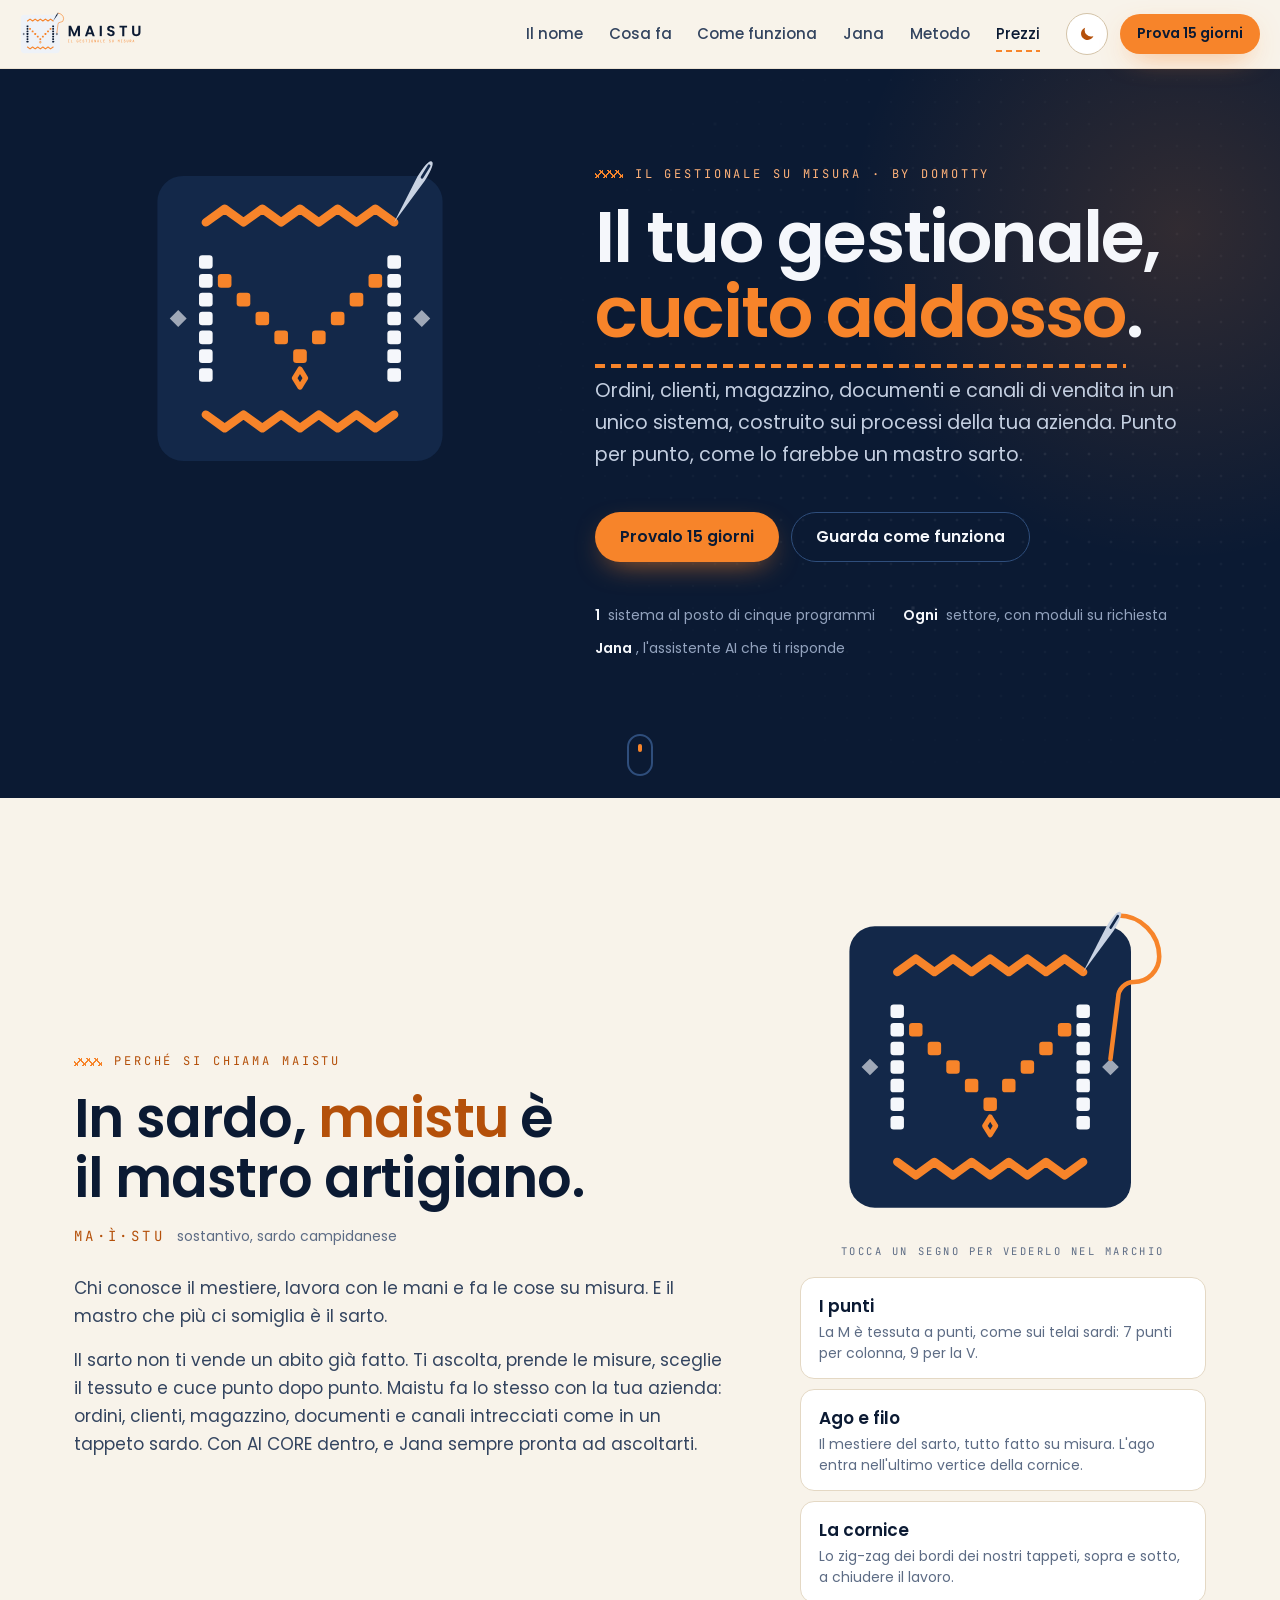
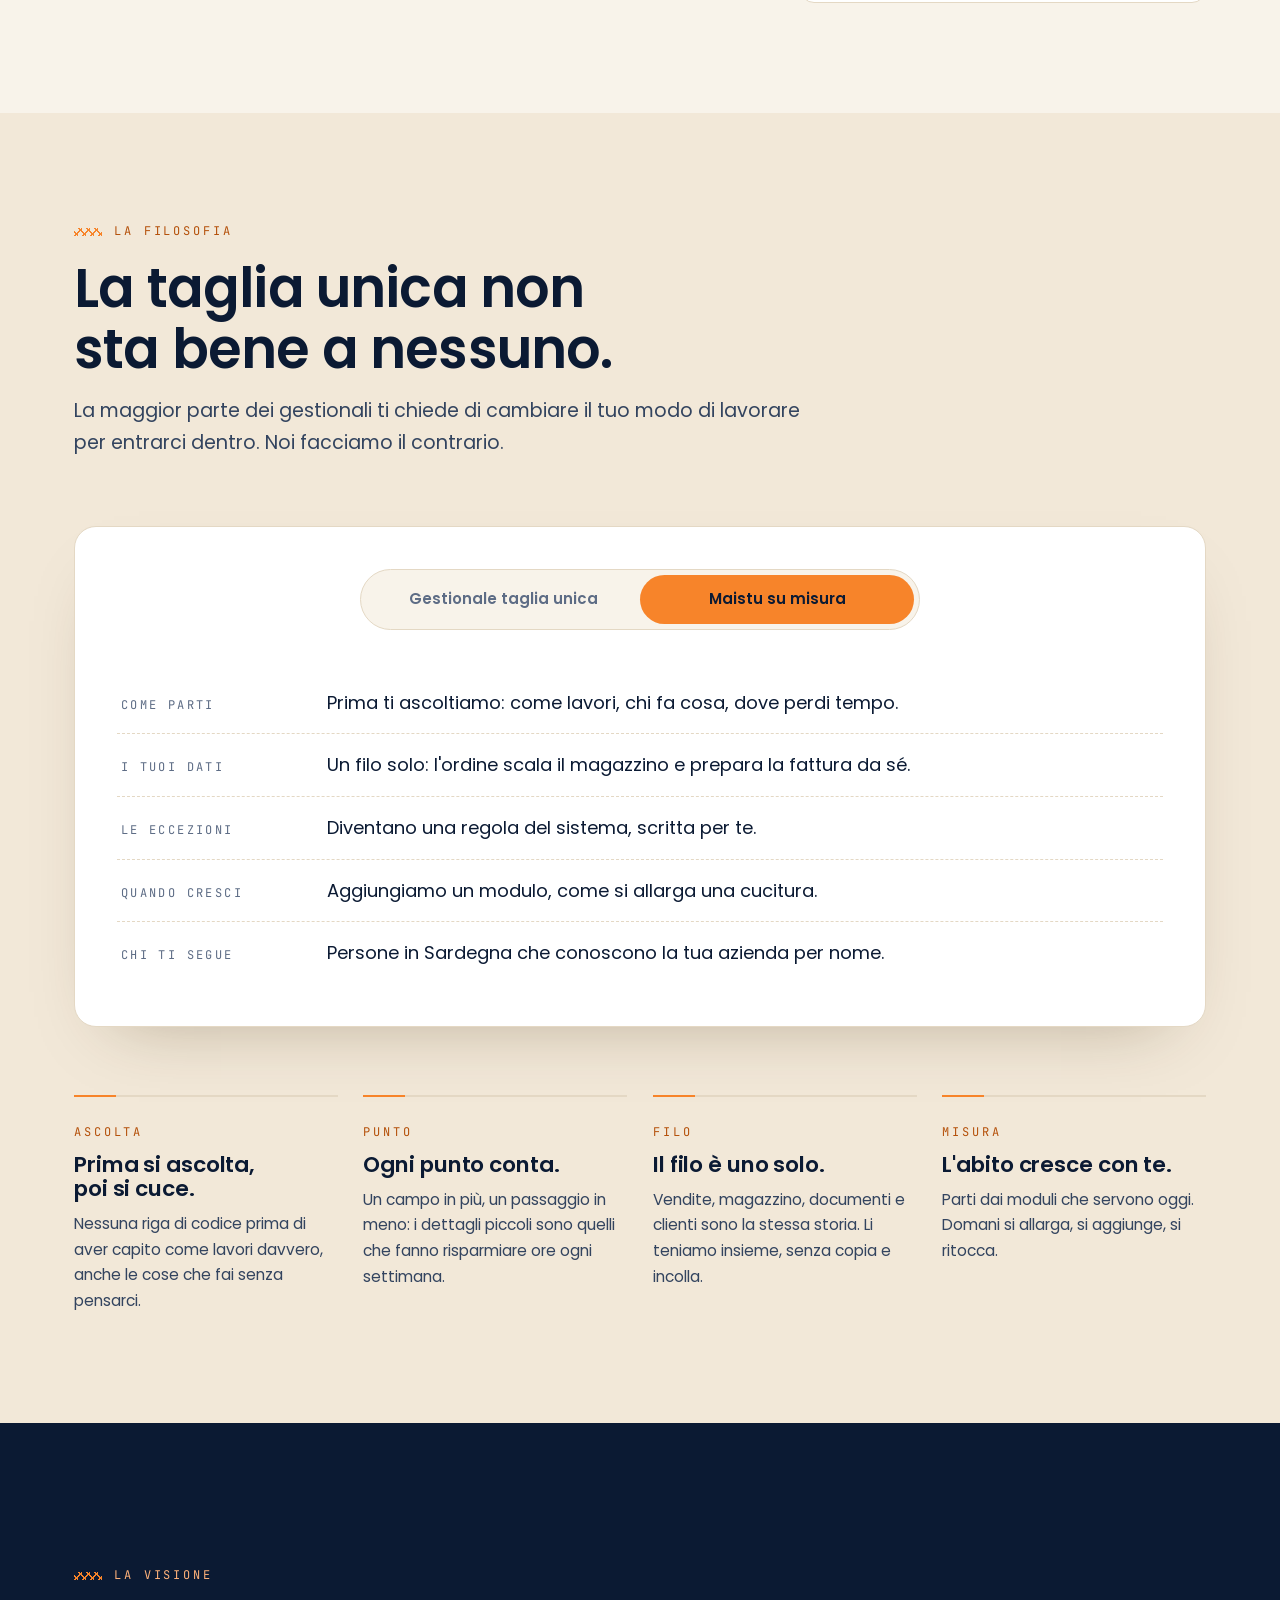
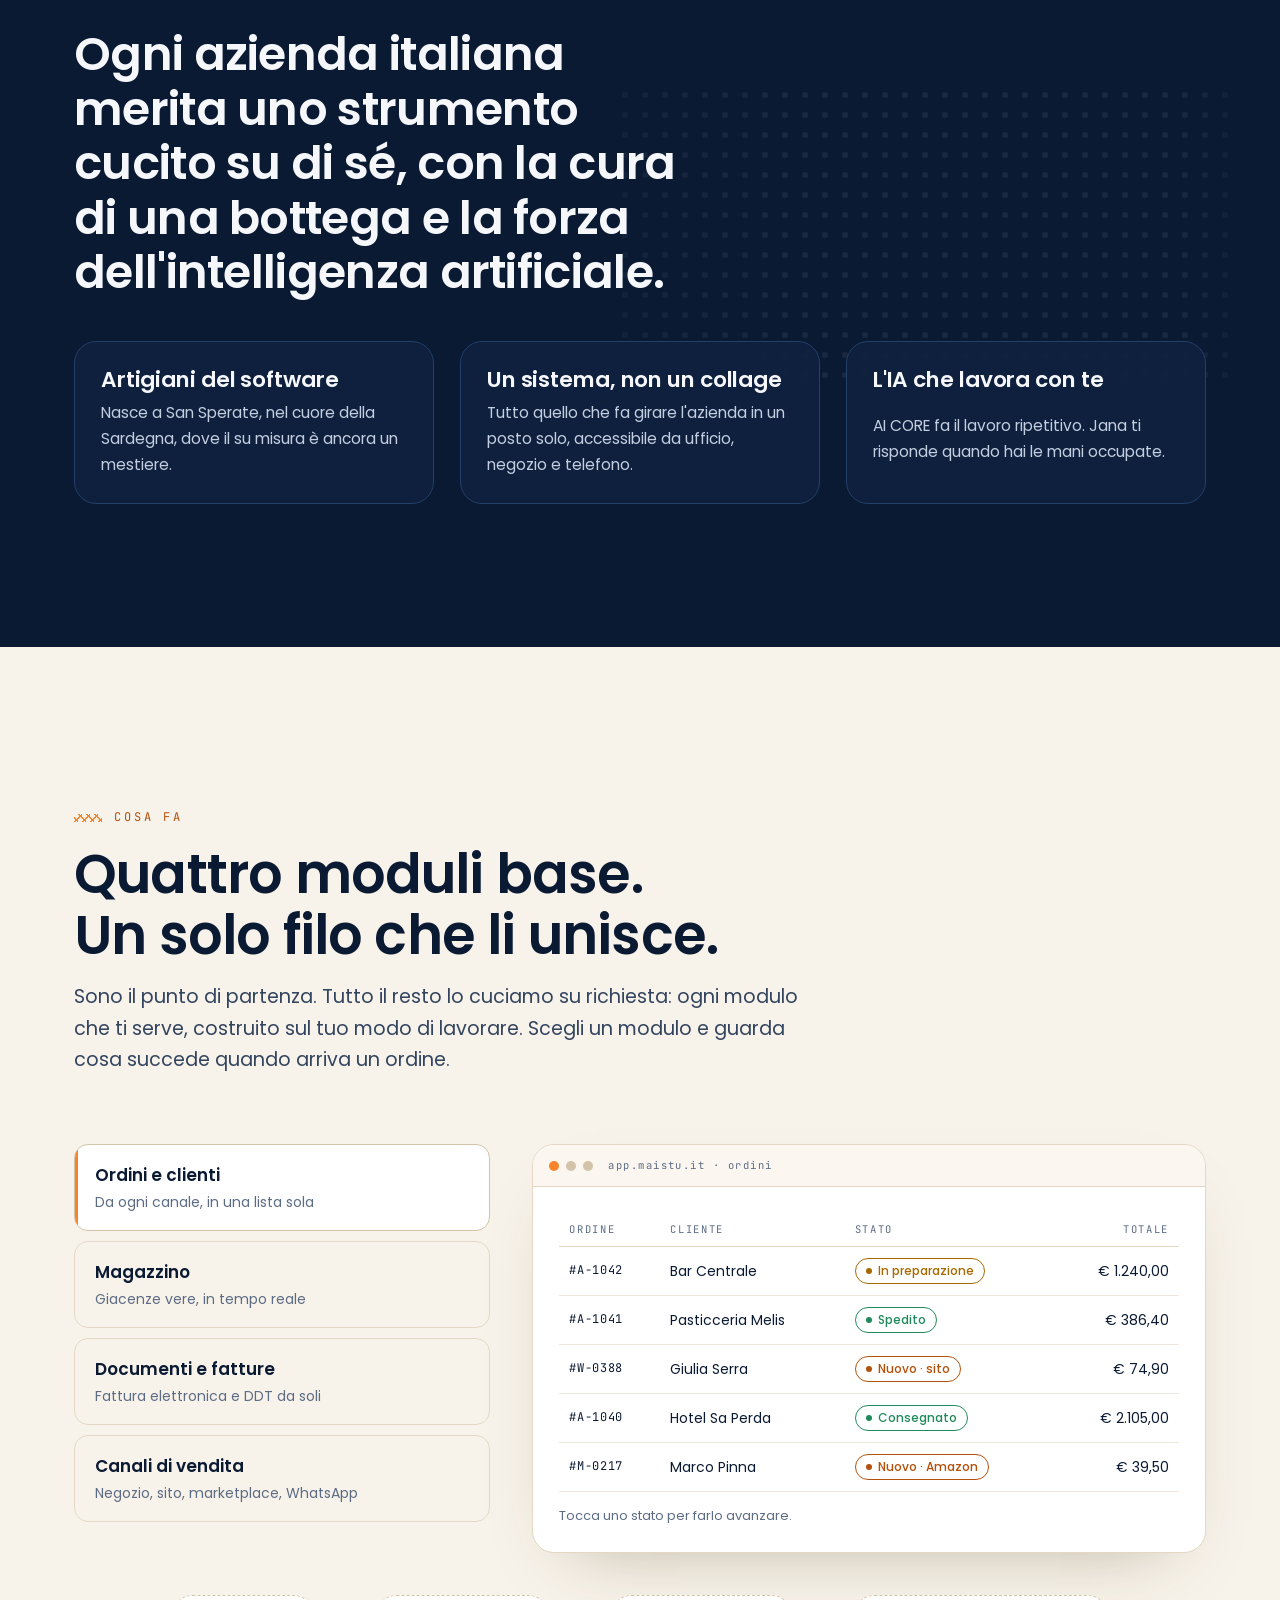
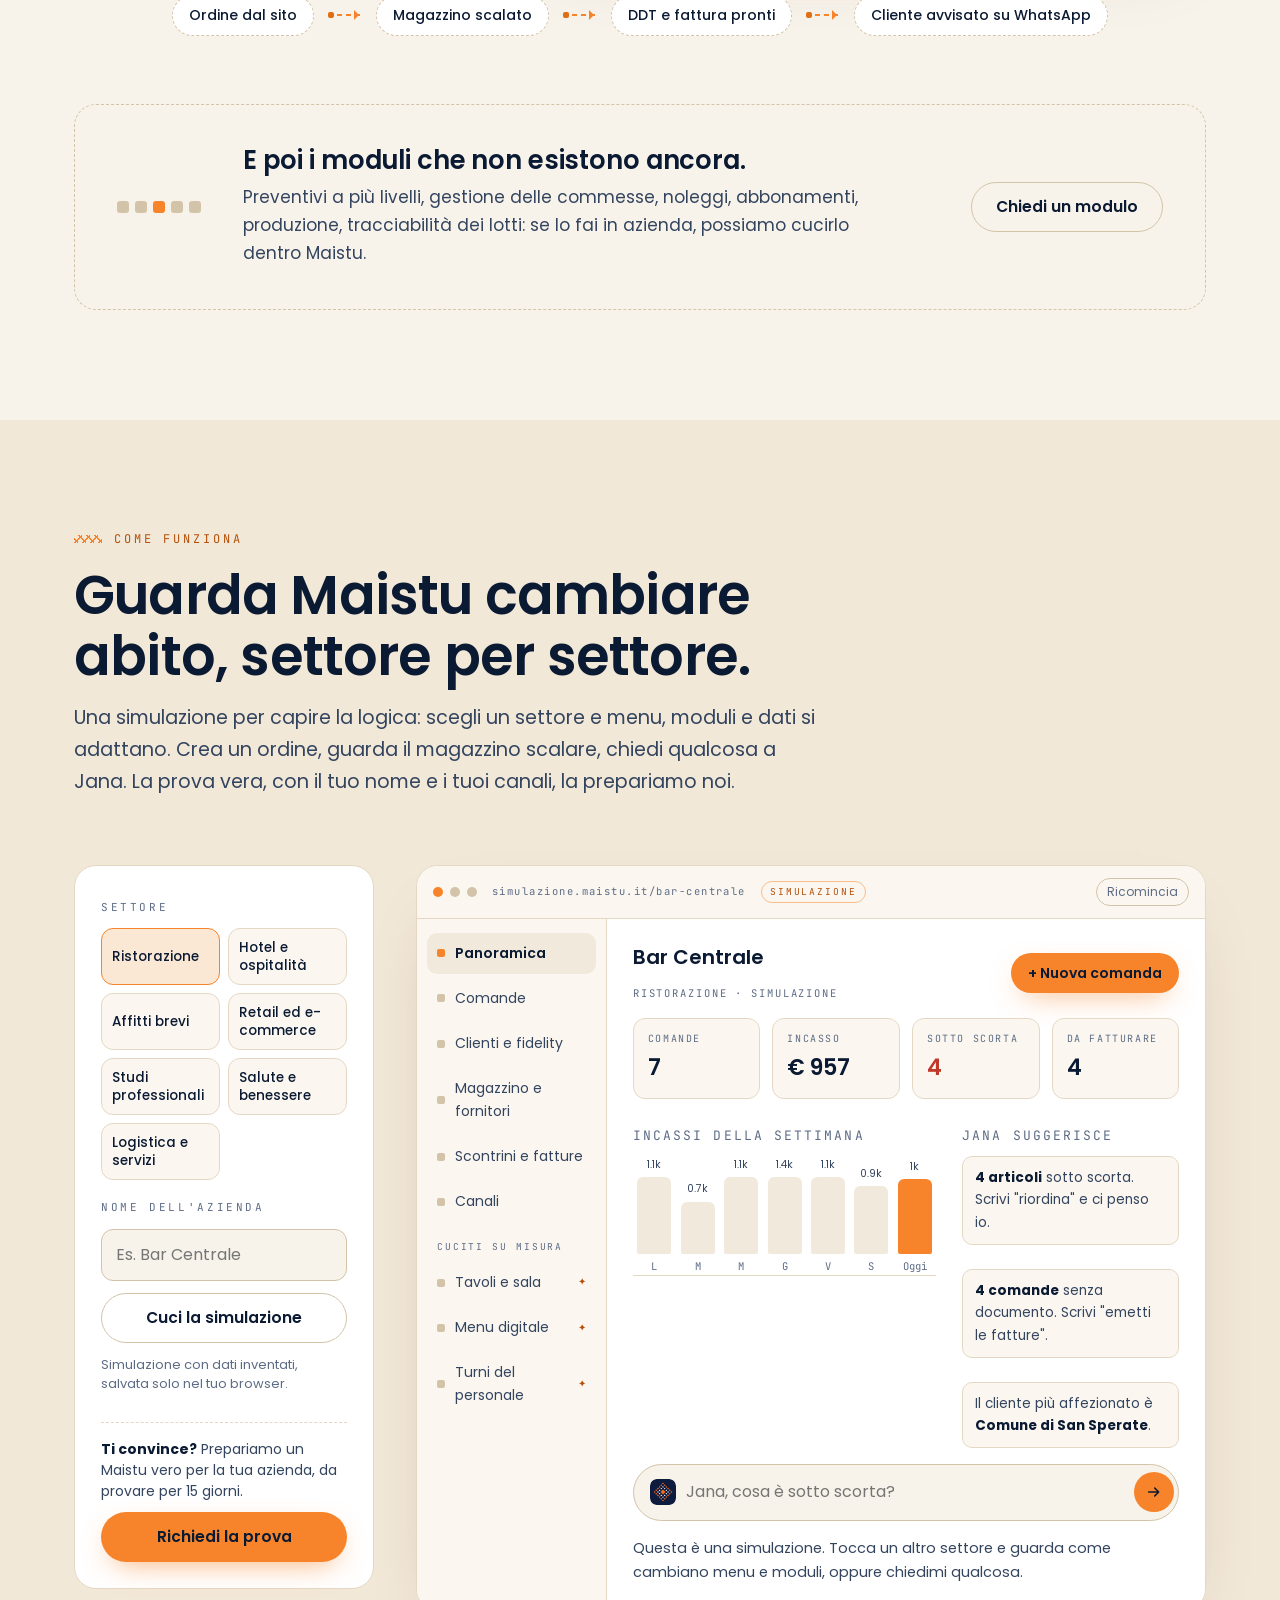
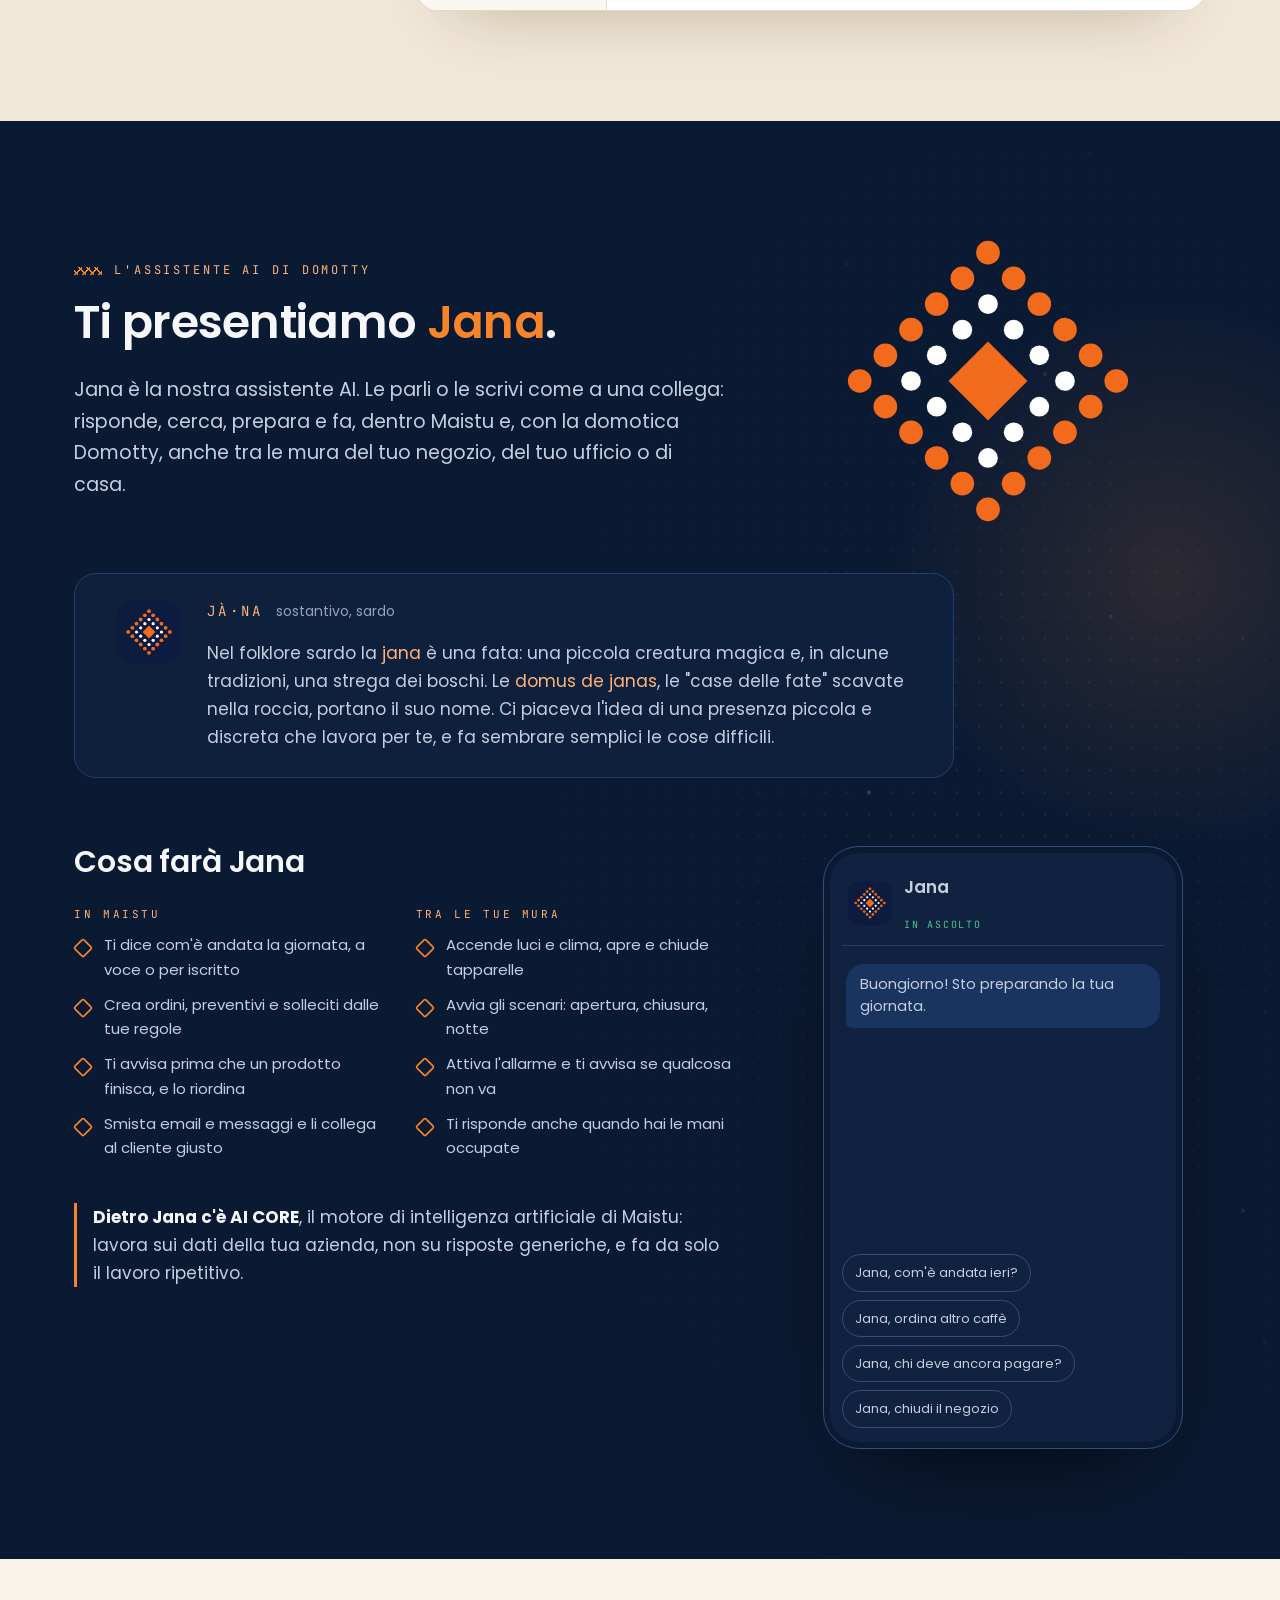
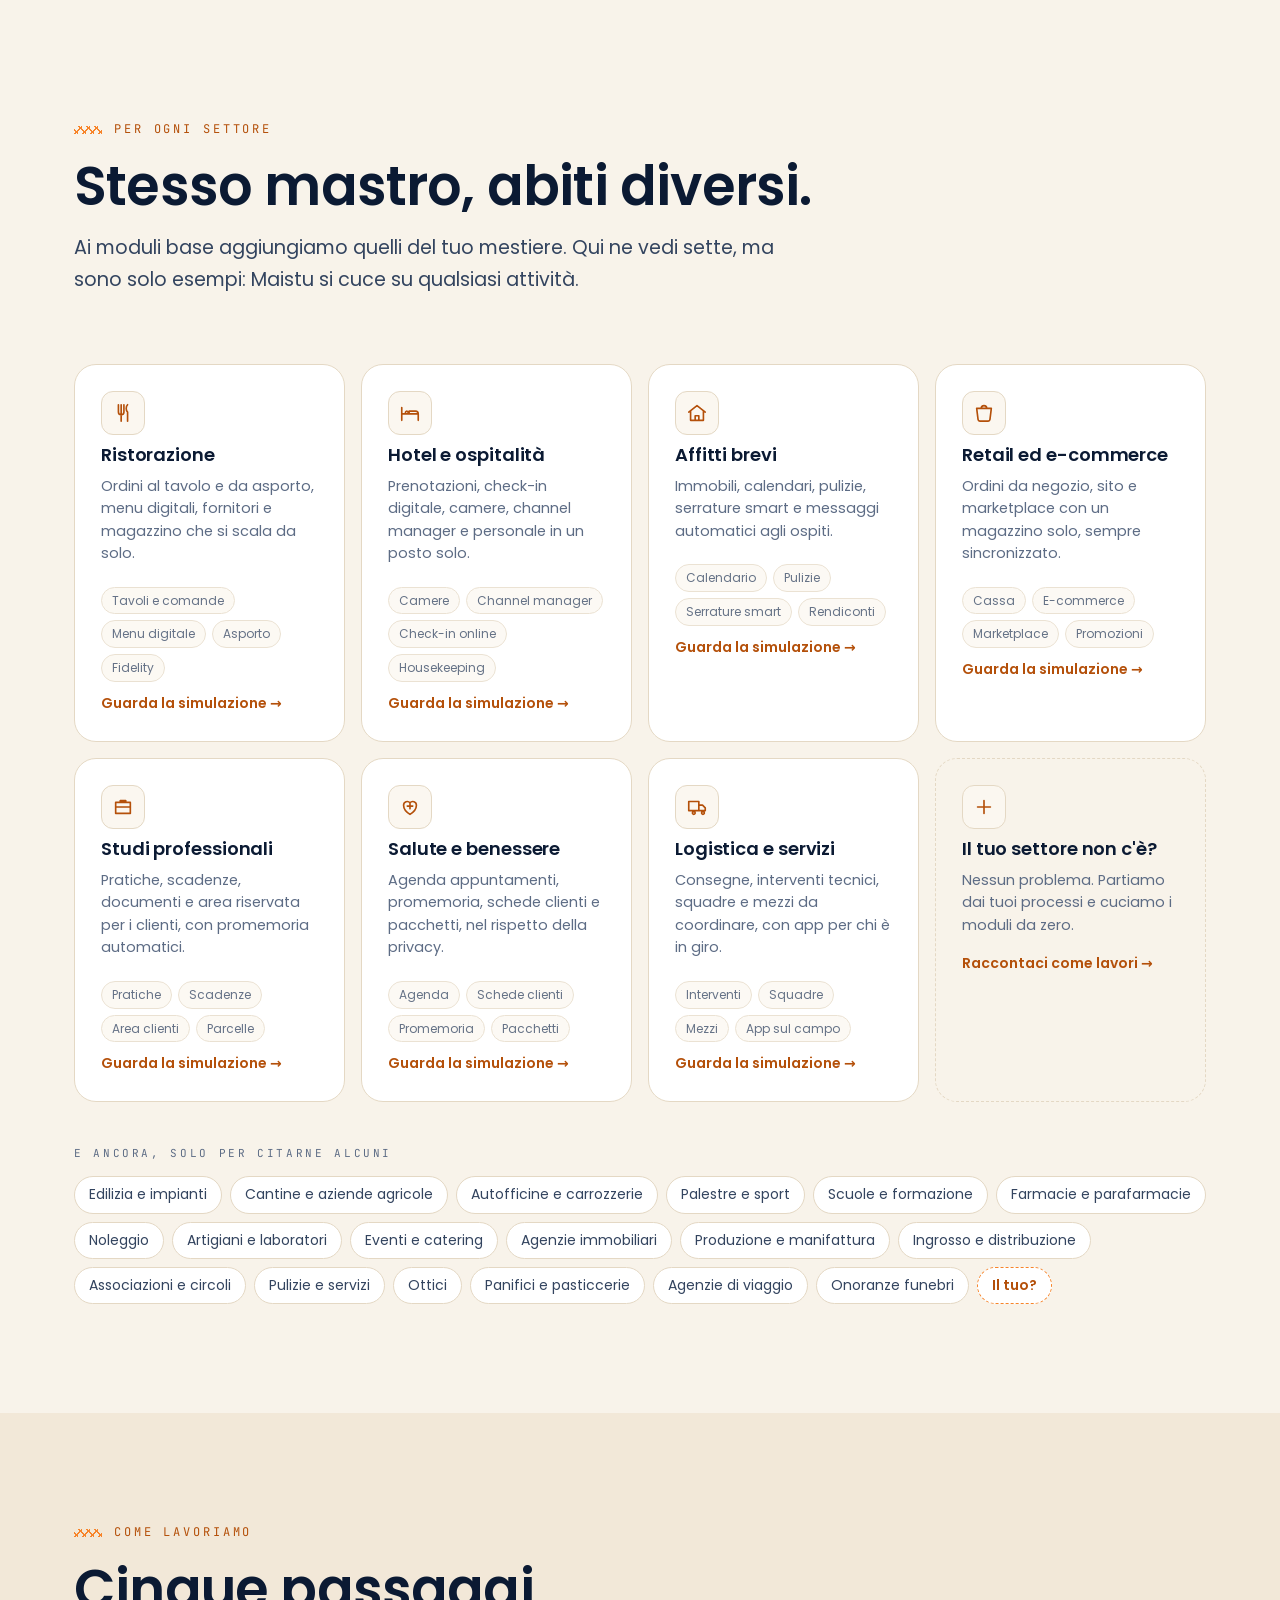
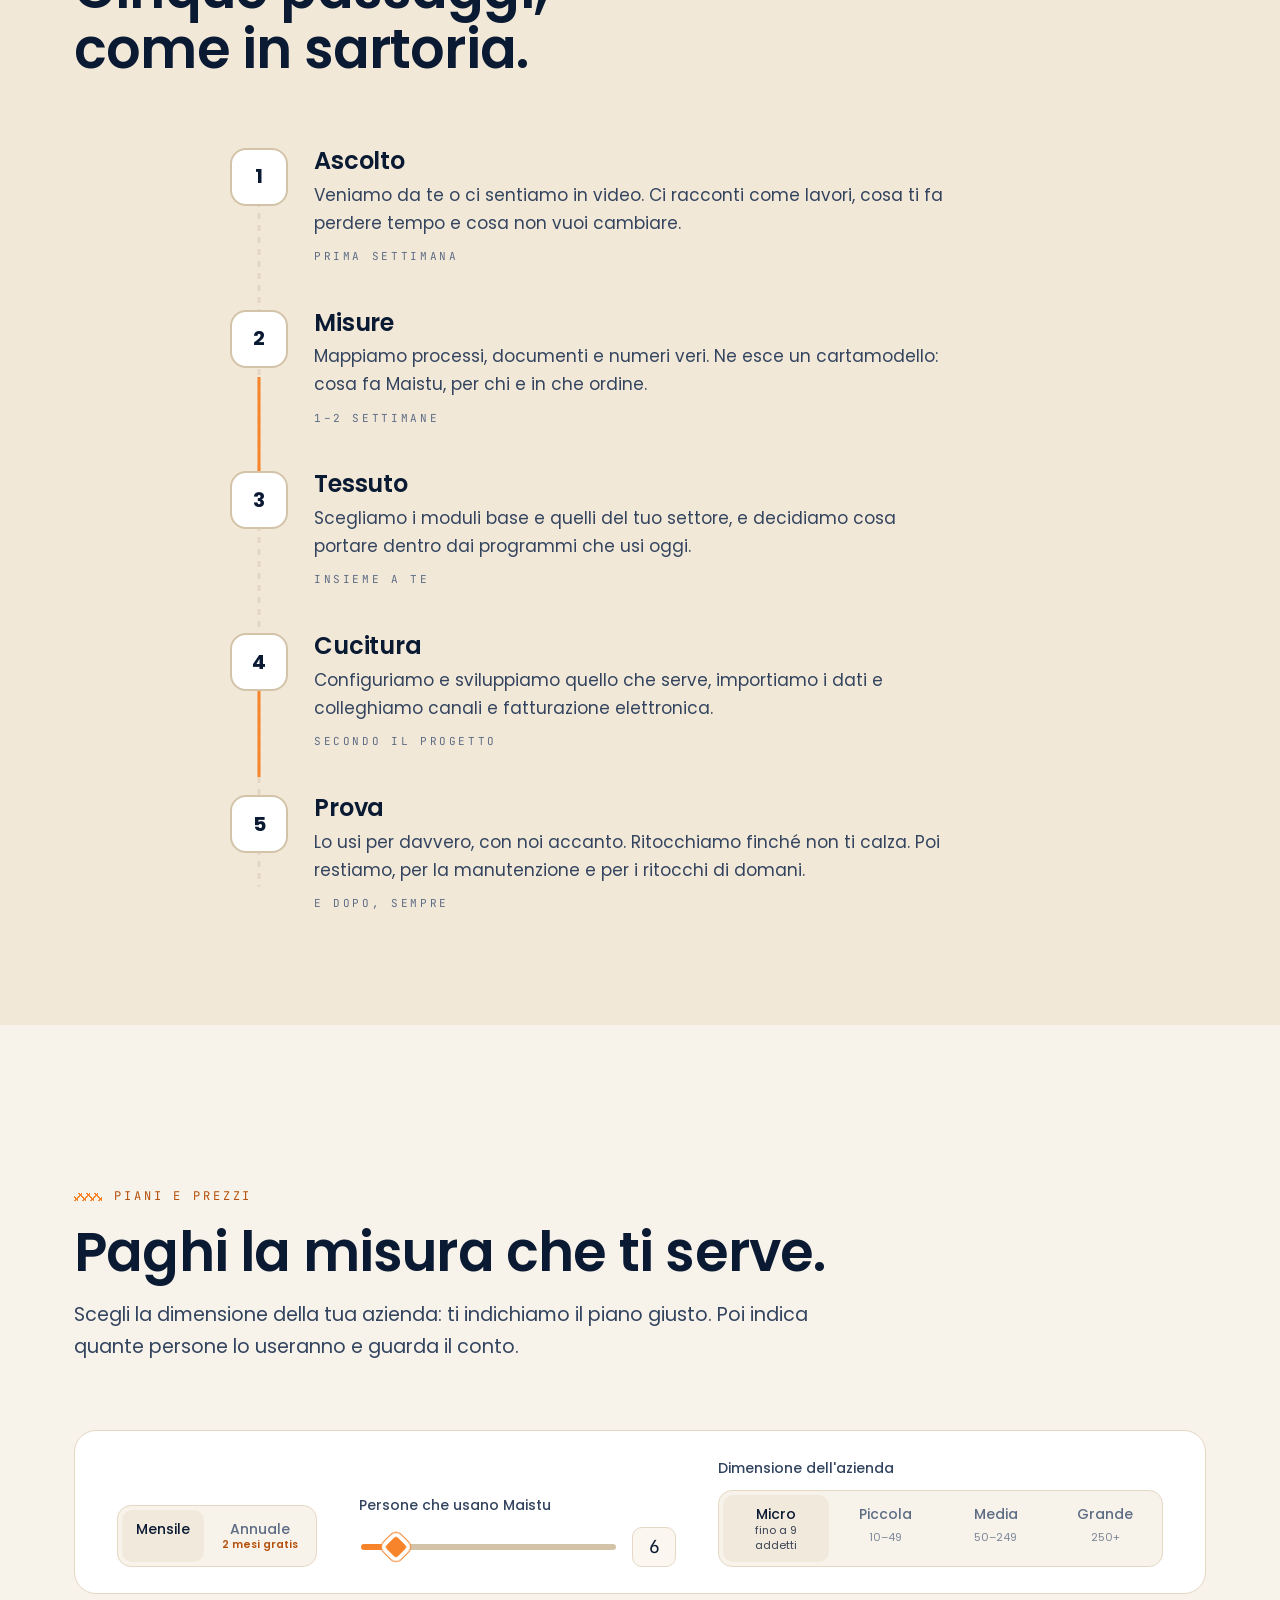
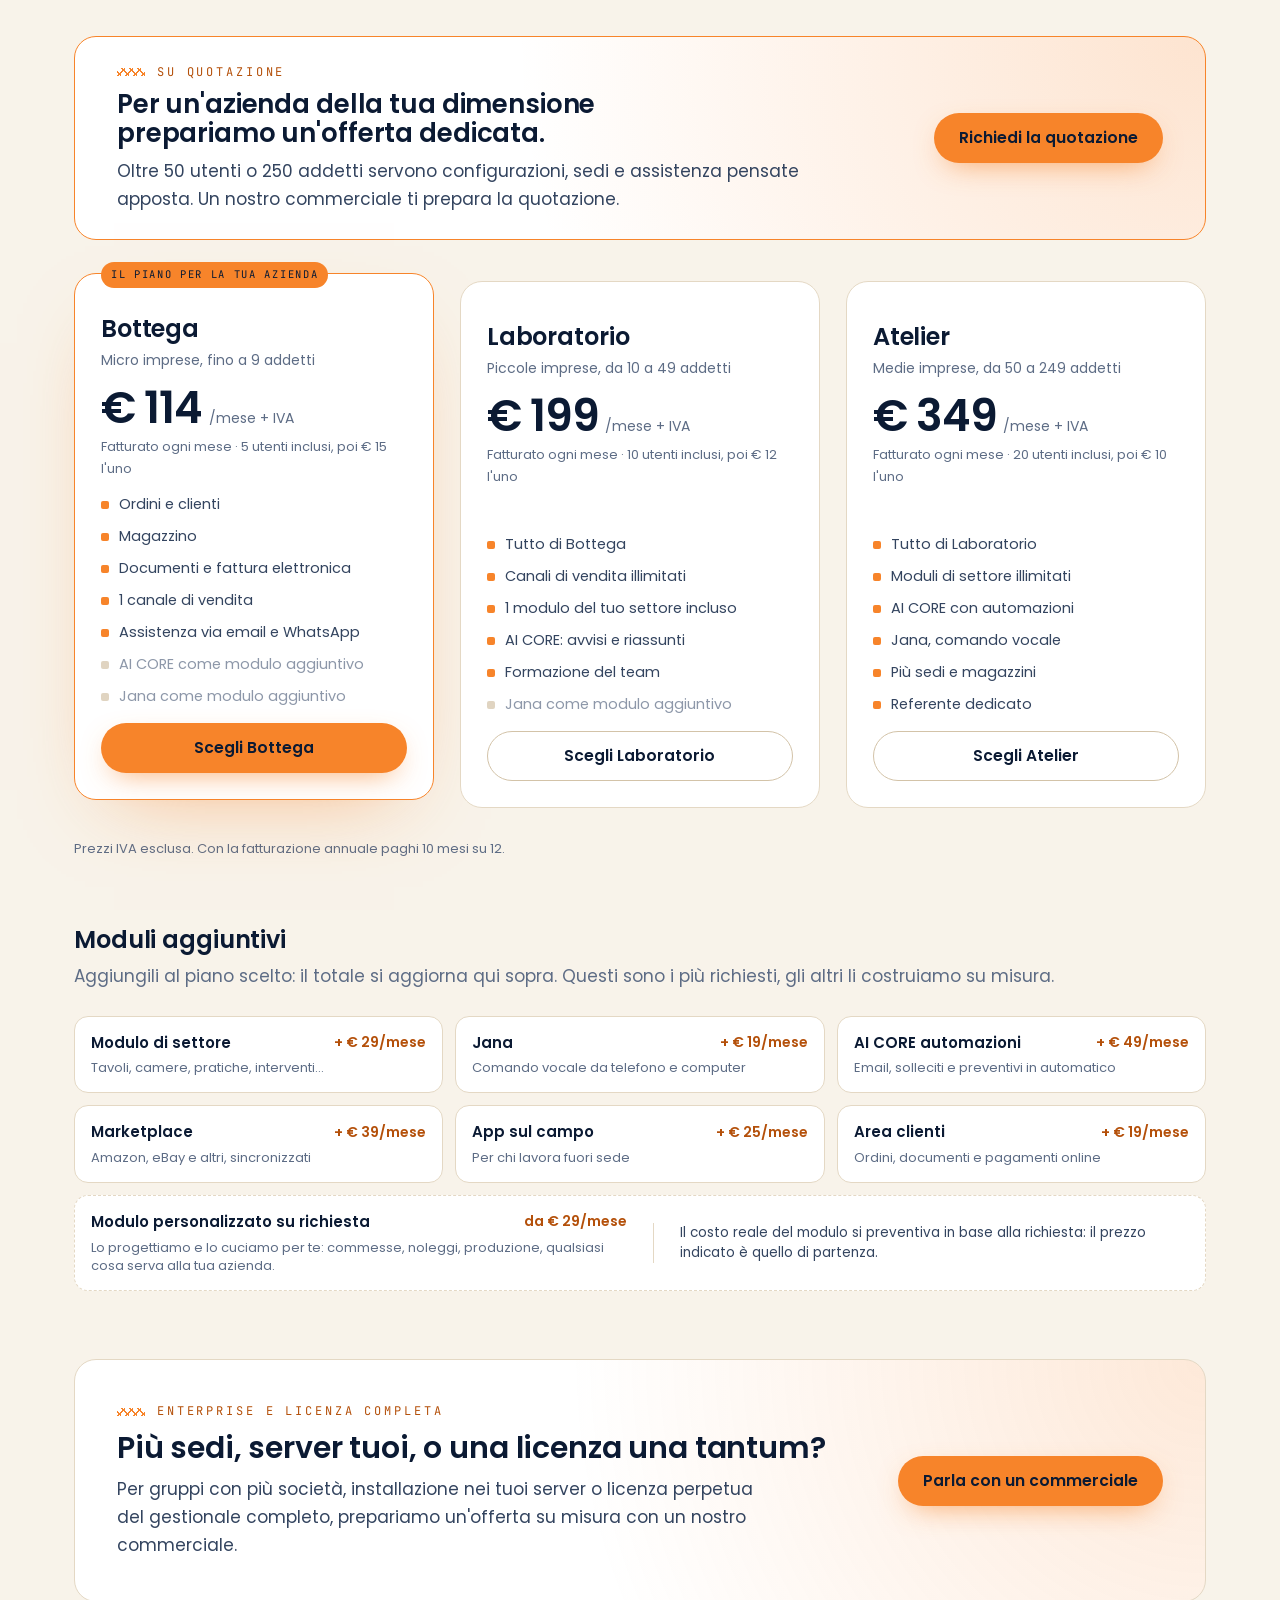
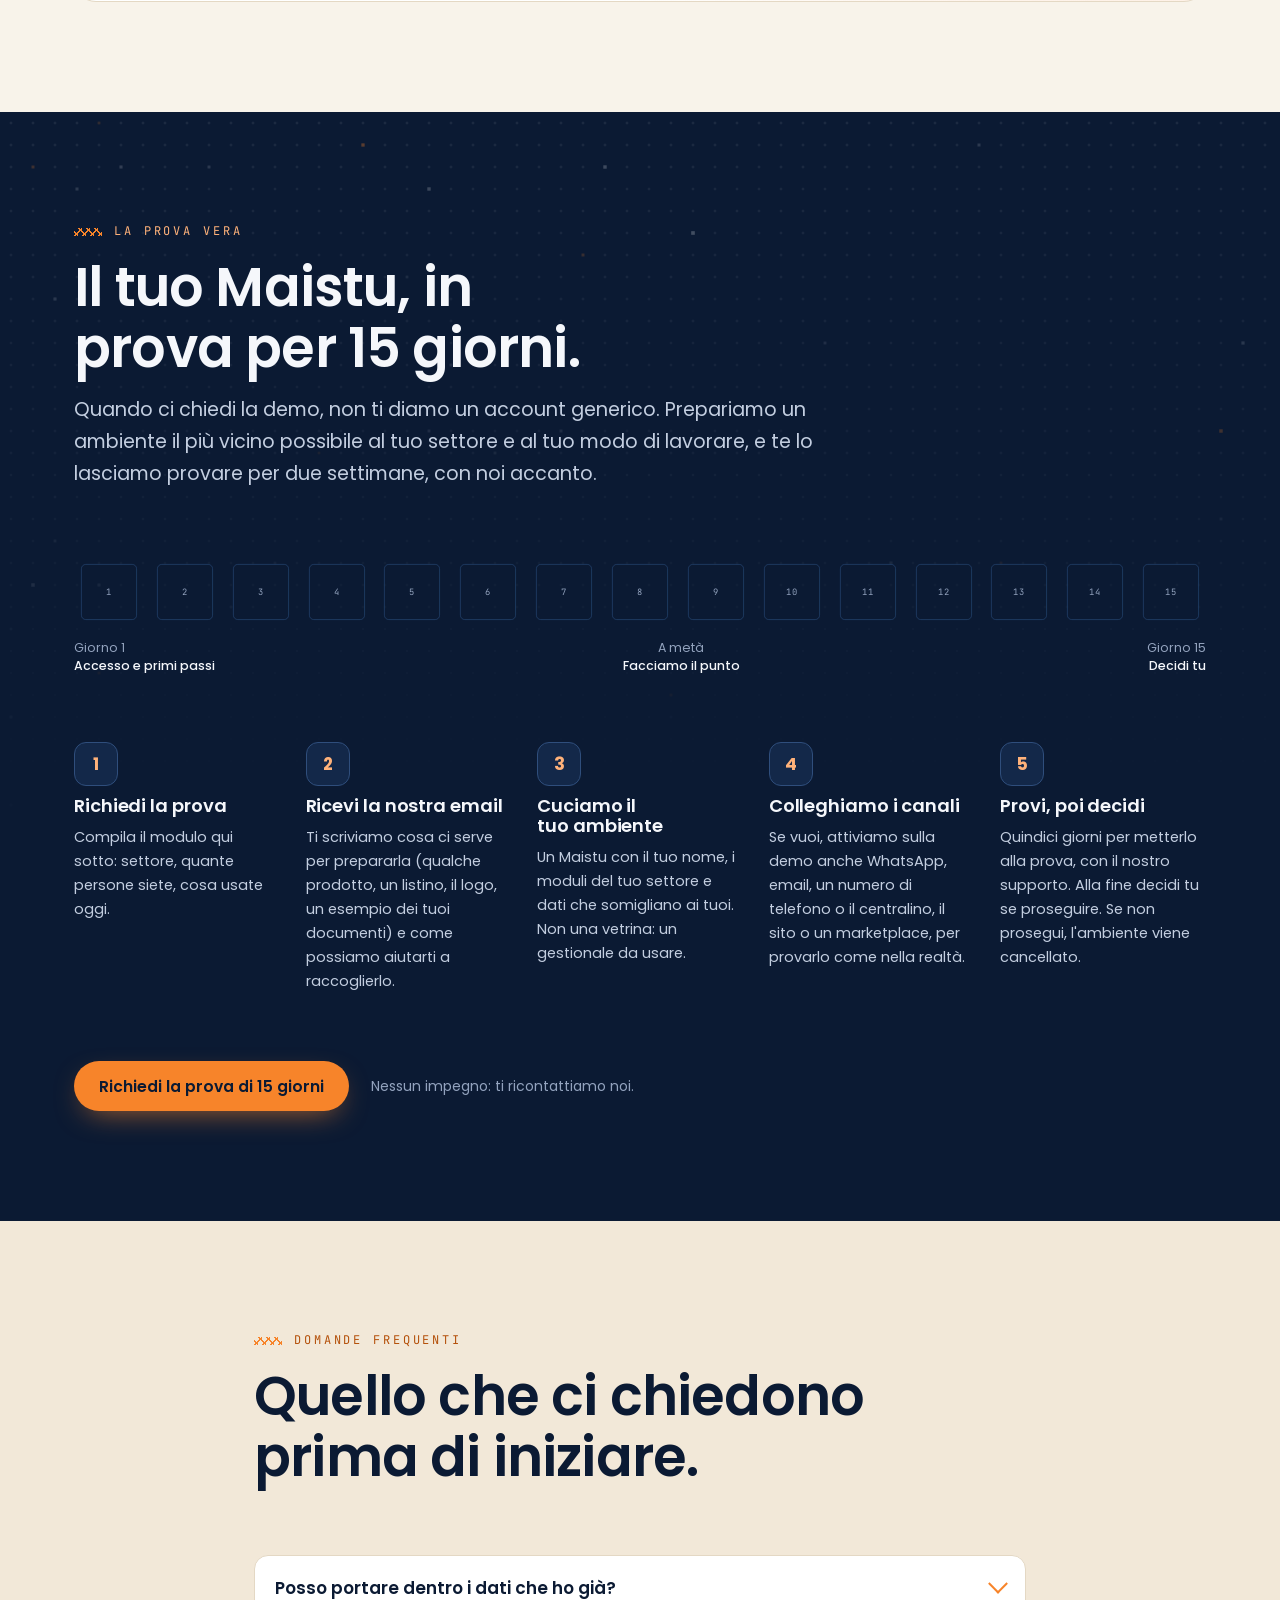
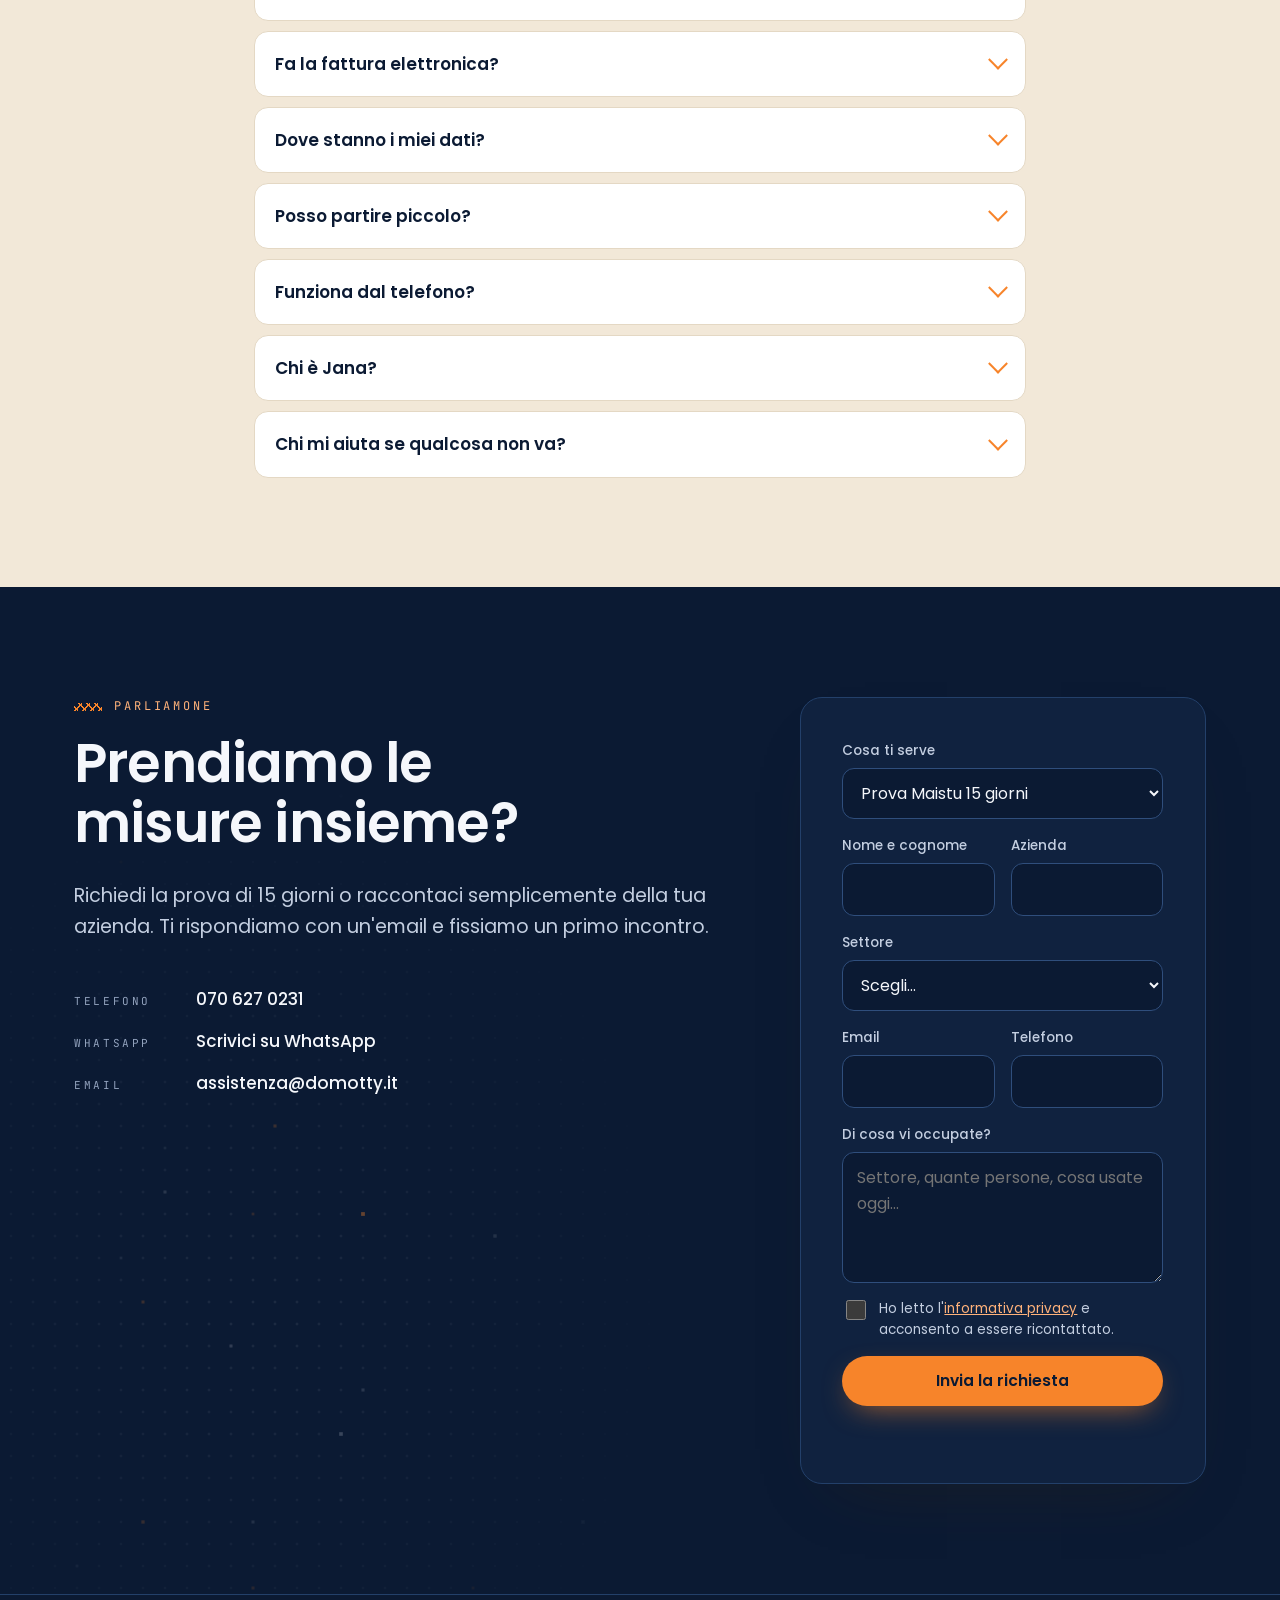
==== index.html @ bd7a040a "Testi del sito sempre alla prima persona plurale Co-Authored-By: Claude Opus 5.5 <noreply@anthropic." ====
<!doctype html>
<html lang="it">
<head>
<meta charset="utf-8">
<meta name="viewport" content="width=device-width, initial-scale=1, viewport-fit=cover">
<title>Maistu</title>
<meta name="claude:viewport-fit-sides" content="cover">
<meta name="description" content="Maistu è il gestionale su misura di Domotty: ordini, clienti, magazzino, documenti e canali di vendita in un unico sistema, cucito sui processi della tua azienda. Con AI CORE e Jana.">
<meta name="theme-color" content="#0B1A33">
<meta property="og:title" content="Maistu · Il gestionale su misura">
<meta property="og:description" content="Ordini, clienti, magazzino, documenti e canali in un unico sistema, cucito sulla tua azienda. by Domotty.">
<meta property="og:image" content="https://maistu.it/assets/img/J02-post-social.png">
<meta property="og:url" content="https://maistu.it/">
<link rel="icon" href="assets/img/favicon.svg" type="image/svg+xml">
<link rel="icon" href="assets/img/favicon-32.png" sizes="32x32">
<link rel="apple-touch-icon" href="assets/img/favicon-180.png">
<link rel="preload" href="assets/fonts/poppins-latin-600-normal.woff2" as="font" type="font/woff2" crossorigin>
<link rel="stylesheet" href="assets/css/site.css">
<script>
  // Tema scelto in precedenza (prima del rendering, per evitare lampi).
  (function () { try { var t = localStorage.getItem('maistu-theme'); if (t === 'light' || t === 'dark') document.documentElement.setAttribute('data-theme', t); } catch (e) {} document.documentElement.classList.add('js'); })();
</script>
</head>
<body>
<a class="skip" href="#main">Vai al contenuto</a>

<header class="nav" id="nav">
  <div class="nav-in">
    <a class="brand" href="#top" aria-label="Maistu, torna all'inizio">
      <img class="logo-dark" src="assets/img/maistu-logo-orizzontale-scuro.svg" alt="Maistu" width="170" height="60">
      <img class="logo-light" src="assets/img/maistu-logo-orizzontale-chiaro.svg" alt="Maistu" width="170" height="60">
    </a>
    <nav class="links" aria-label="Sezioni">
      <a href="#nome">Il nome</a>
      <a href="#moduli">Cosa fa</a>
      <a href="#demo">Come funziona</a>
      <a href="#jana">Jana</a>
      <a href="#metodo">Metodo</a>
      <a href="#prezzi">Prezzi</a>
    </nav>
    <div class="nav-act">
      <button class="theme" id="theme" type="button" aria-label="Cambia tema chiaro o scuro">
        <svg class="i-sun" viewBox="0 0 24 24" width="18" height="18" aria-hidden="true"><circle cx="12" cy="12" r="4.5" fill="currentColor"/><g stroke="currentColor" stroke-width="2" stroke-linecap="round"><path d="M12 1.5v2.5M12 20v2.5M1.5 12H4M20 12h2.5M4.6 4.6l1.8 1.8M17.6 17.6l1.8 1.8M4.6 19.4l1.8-1.8M17.6 6.4l1.8-1.8"/></g></svg>
        <svg class="i-moon" viewBox="0 0 24 24" width="18" height="18" aria-hidden="true"><path d="M20.5 14.5A8.5 8.5 0 0 1 9.5 3.5a8.5 8.5 0 1 0 11 11Z" fill="currentColor"/></svg>
      </button>
      <a class="btn btn-or btn-sm" href="#prova">Prova 15 giorni</a>
    </div>
  </div>
  <div class="nav-thread" aria-hidden="true"><i id="thread"></i></div>
</header>

<main id="main">

<!-- ============ HERO ============ -->
<section class="hero night" id="top">
  <canvas class="trama" data-trama="hero" aria-hidden="true"></canvas>
  <div class="wrap hero-in">
    <figure class="hero-logo">
      <div class="k01" id="k01">
        <img id="k01img" src="assets/img/maistu-intro-K01.svg" alt="Maistu, il gestionale su misura" width="279" height="327">
      </div>
      <button class="replay" id="replay" type="button" aria-label="Rivedi l'animazione del marchio">
        <svg viewBox="0 0 24 24" width="14" height="14" aria-hidden="true"><path d="M4 12a8 8 0 1 0 2.4-5.7M4 4v4.5h4.5" fill="none" stroke="currentColor" stroke-width="2.2" stroke-linecap="round" stroke-linejoin="round"/></svg>
        Rivedi
      </button>
    </figure>
    <div class="hero-copy">
      <p class="eyebrow hx" style="--d:.2s">Il gestionale su misura · by Domotty</p>
      <h1 class="hx" style="--d:.45s">Il tuo gestionale,<br><span class="stitch-word">cucito addosso</span>.</h1>
      <p class="lead hx" style="--d:.7s">Ordini, clienti, magazzino, documenti e canali di vendita in un unico sistema, costruito sui processi della tua azienda. Punto per punto, come lo farebbe un mastro sarto.</p>
      <div class="cta hx" style="--d:.95s">
        <a class="btn btn-or" href="#prova">Provalo 15 giorni</a>
        <a class="btn btn-ghost" href="#demo">Guarda come funziona</a>
      </div>
      <ul class="hero-proof hx" style="--d:1.2s">
        <li><b>1</b> sistema al posto di cinque programmi</li>
        <li><b>Ogni</b> settore, con moduli su richiesta</li>
        <li><b>Jana</b>, l'assistente AI che ti risponde</li>
      </ul>
    </div>
  </div>
  <a class="scroll-cue" href="#nome" aria-label="Scorri alla sezione successiva"><span></span></a>
</section>

<!-- ============ IL NOME ============ -->
<section class="sec" id="nome">
  <div class="wrap two">
    <div class="rv">
      <p class="eyebrow">Perché si chiama Maistu</p>
      <h2>In sardo, <em>maistu</em> è il mastro artigiano.</h2>
      <p class="pron"><span class="mono">ma·ì·stu</span> <span class="muted">sostantivo, sardo campidanese</span></p>
      <p>Chi conosce il mestiere, lavora con le mani e fa le cose su misura. E il mastro che più ci somiglia è il sarto.</p>
      <p>Il sarto non ti vende un abito già fatto. Ti ascolta, prende le misure, sceglie il tessuto e cuce punto dopo punto. Maistu fa lo stesso con la tua azienda: ordini, clienti, magazzino, documenti e canali intrecciati come in un tappeto sardo. Con AI CORE dentro, e Jana sempre pronta ad ascoltarti.</p>
    </div>
    <div class="mark-explorer rv">
      <div class="mark-stage" id="markStage" data-focus="">
        <img src="assets/img/maistu-marchio.svg" alt="Il marchio Maistu" width="400" height="400" id="markFallback">
      </div>
      <p class="mono mini">Tocca un segno per vederlo nel marchio</p>
      <div class="signs" role="tablist" aria-label="I tre segni del marchio">
        <button class="sign" role="tab" aria-selected="false" data-sign="punti" type="button">
          <span class="sign-t">I punti</span>
          <span class="sign-d">La M è tessuta a punti, come sui telai sardi: 7 punti per colonna, 9 per la V.</span>
        </button>
        <button class="sign" role="tab" aria-selected="false" data-sign="ago" type="button">
          <span class="sign-t">Ago e filo</span>
          <span class="sign-d">Il mestiere del sarto, tutto fatto su misura. L'ago entra nell'ultimo vertice della cornice.</span>
        </button>
        <button class="sign" role="tab" aria-selected="false" data-sign="cornice" type="button">
          <span class="sign-t">La cornice</span>
          <span class="sign-d">Lo zig-zag dei bordi dei nostri tappeti, sopra e sotto, a chiudere il lavoro.</span>
        </button>
      </div>
    </div>
  </div>
</section>

<!-- ============ FILOSOFIA ============ -->
<section class="sec sec-alt" id="filosofia">
  <div class="wrap">
    <div class="head rv">
      <p class="eyebrow">La filosofia</p>
      <h2>La taglia unica non sta bene a nessuno.</h2>
      <p class="lead">La maggior parte dei gestionali ti chiede di cambiare il tuo modo di lavorare per entrarci dentro. Noi facciamo il contrario.</p>
    </div>
    <div class="fit rv" id="fit" data-mode="maistu">
      <div class="fit-switch" role="radiogroup" aria-label="Confronta">
        <button type="button" role="radio" aria-checked="false" data-mode="taglia">Gestionale taglia unica</button>
        <button type="button" role="radio" aria-checked="true" data-mode="maistu">Maistu su misura</button>
        <span class="fit-knob" aria-hidden="true"></span>
      </div>
      <ul class="fit-rows">
        <li><span class="fit-k">Come parti</span><span class="fit-v" data-a="Scegli un pacchetto e ti adatti ai suoi campi." data-b="Prima ti ascoltiamo: come lavori, chi fa cosa, dove perdi tempo."></span></li>
        <li><span class="fit-k">I tuoi dati</span><span class="fit-v" data-a="Ordini in un programma, magazzino in un altro, fatture in un terzo." data-b="Un filo solo: l'ordine scala il magazzino e prepara la fattura da sé."></span></li>
        <li><span class="fit-k">Le eccezioni</span><span class="fit-v" data-a="Finiscono su un foglio Excel parallelo." data-b="Diventano una regola del sistema, scritta per te."></span></li>
        <li><span class="fit-k">Quando cresci</span><span class="fit-v" data-a="Cambi software e ricominci da capo." data-b="Aggiungiamo un modulo, come si allarga una cucitura."></span></li>
        <li><span class="fit-k">Chi ti segue</span><span class="fit-v" data-a="Un ticket e una coda d'attesa." data-b="Persone in Sardegna che conoscono la tua azienda per nome."></span></li>
      </ul>
    </div>

    <div class="manifesto">
      <article class="man rv"><span class="man-n mono">Ascolta</span><h3>Prima si ascolta, poi si cuce.</h3><p>Nessuna riga di codice prima di aver capito come lavori davvero, anche le cose che fai senza pensarci.</p></article>
      <article class="man rv"><span class="man-n mono">Punto</span><h3>Ogni punto conta.</h3><p>Un campo in più, un passaggio in meno: i dettagli piccoli sono quelli che fanno risparmiare ore ogni settimana.</p></article>
      <article class="man rv"><span class="man-n mono">Filo</span><h3>Il filo è uno solo.</h3><p>Vendite, magazzino, documenti e clienti sono la stessa storia. Li teniamo insieme, senza copia e incolla.</p></article>
      <article class="man rv"><span class="man-n mono">Misura</span><h3>L'abito cresce con te.</h3><p>Parti dai moduli che servono oggi. Domani si allarga, si aggiunge, si ritocca.</p></article>
    </div>
  </div>
</section>

<!-- ============ VISION ============ -->
<section class="sec vision night" id="vision">
  <div class="loom" id="loom" aria-hidden="true"></div>
  <div class="wrap vision-in">
    <p class="eyebrow rv">La visione</p>
    <h2 class="rv big">Ogni azienda italiana merita uno strumento cucito su di sé, con la cura di una bottega e la forza dell'intelligenza artificiale.</h2>
    <div class="pillars">
      <div class="pillar rv"><h3>Artigiani del software</h3><p>Nasce a San Sperate, nel cuore della Sardegna, dove il su misura è ancora un mestiere.</p></div>
      <div class="pillar rv"><h3>Un sistema, non un collage</h3><p>Tutto quello che fa girare l'azienda in un posto solo, accessibile da ufficio, negozio e telefono.</p></div>
      <div class="pillar rv"><h3>L'IA che lavora con te</h3><p>AI CORE fa il lavoro ripetitivo. Jana ti risponde quando hai le mani occupate.</p></div>
    </div>
  </div>
</section>

<div class="zz" aria-hidden="true"><svg viewBox="0 0 1200 24" preserveAspectRatio="none"><polyline pathLength="1" points="0,4 40,20 80,4 120,20 160,4 200,20 240,4 280,20 320,4 360,20 400,4 440,20 480,4 520,20 560,4 600,20 640,4 680,20 720,4 760,20 800,4 840,20 880,4 920,20 960,4 1000,20 1040,4 1080,20 1120,4 1160,20 1200,4"/></svg></div>
<!-- ============ MODULI ============ -->
<section class="sec" id="moduli">
  <div class="wrap">
    <div class="head rv">
      <p class="eyebrow">Cosa fa</p>
      <h2>Quattro moduli base. Un solo filo che li unisce.</h2>
      <p class="lead">Sono il punto di partenza. Tutto il resto lo cuciamo su richiesta: ogni modulo che ti serve, costruito sul tuo modo di lavorare. Scegli un modulo e guarda cosa succede quando arriva un ordine.</p>
    </div>
    <div class="mods rv">
      <div class="mod-tabs" role="tablist" aria-label="Moduli">
        <button role="tab" type="button" aria-selected="true" data-mod="ordini"><span class="mt">Ordini e clienti</span><span class="md">Da ogni canale, in una lista sola</span></button>
        <button role="tab" type="button" aria-selected="false" data-mod="magazzino"><span class="mt">Magazzino</span><span class="md">Giacenze vere, in tempo reale</span></button>
        <button role="tab" type="button" aria-selected="false" data-mod="documenti"><span class="mt">Documenti e fatture</span><span class="md">Fattura elettronica e DDT da soli</span></button>
        <button role="tab" type="button" aria-selected="false" data-mod="canali"><span class="mt">Canali di vendita</span><span class="md">Negozio, sito, marketplace, WhatsApp</span></button>
      </div>
      <div class="mod-view win" aria-live="polite">
        <div class="win-bar"><i></i><i></i><i></i><span class="mono" id="modUrl">app.maistu.it · ordini</span></div>
        <div class="mod-body" id="modBody"></div>
      </div>
    </div>
    <div class="flow rv" aria-label="Il filo: cosa succede a un ordine">
      <span class="flow-step">Ordine dal sito</span><span class="flow-arrow" aria-hidden="true"></span>
      <span class="flow-step">Magazzino scalato</span><span class="flow-arrow" aria-hidden="true"></span>
      <span class="flow-step">DDT e fattura pronti</span><span class="flow-arrow" aria-hidden="true"></span>
      <span class="flow-step">Cliente avvisato su WhatsApp</span>
    </div>
    <div class="ondemand rv">
      <div class="od-stitch" aria-hidden="true"><span></span><span></span><span></span><span></span><span></span></div>
      <div><h3>E poi i moduli che non esistono ancora.</h3><p>Preventivi a più livelli, gestione delle commesse, noleggi, abbonamenti, produzione, tracciabilità dei lotti: se lo fai in azienda, possiamo cucirlo dentro Maistu.</p></div>
      <a class="btn btn-ghost" href="#contatti" data-tipo="Modulo su misura">Chiedi un modulo</a>
    </div>
  </div>
</section>

<!-- ============ DEMO ============ -->
<section class="sec sec-alt" id="demo">
  <div class="wrap">
    <div class="head rv">
      <p class="eyebrow">Come funziona</p>
      <h2>Guarda Maistu cambiare abito, settore per settore.</h2>
      <p class="lead">Una simulazione per capire la logica: scegli un settore e menu, moduli e dati si adattano. Crea un ordine, guarda il magazzino scalare, chiedi qualcosa a Jana. La prova vera, con il tuo nome e i tuoi canali, la prepariamo noi.</p>
    </div>

    <div class="tailor rv" id="tailor">
      <div class="tailor-form">
        <p class="step-l mono">Settore</p>
        <div class="sectors" id="sectors" role="radiogroup" aria-label="Settore"></div>
        <label class="step-l mono" for="bizName">Nome dell'azienda</label>
        <input id="bizName" type="text" maxlength="40" placeholder="Es. Bar Centrale" autocomplete="organization">
        <button class="btn btn-ghost btn-wide" id="buildDemo" type="button">Cuci la simulazione</button>
        <p class="tiny muted">Simulazione con dati inventati, salvata solo nel tuo browser.</p>
        <div class="sim-cta">
          <p><b>Ti convince?</b> Prepariamo un Maistu vero per la tua azienda, da provare per 15 giorni.</p>
          <a class="btn btn-or btn-wide" href="#prova">Richiedi la prova</a>
        </div>
      </div>
      <div class="tailor-out">
        <div class="sewing" id="sewing" hidden>
          <svg viewBox="0 0 220 40" width="220" height="40" aria-hidden="true"><path class="sew-line" d="M6 20 H214" /></svg>
          <p class="mono" id="sewMsg">Prendiamo le misure…</p>
        </div>
        <div class="app win" id="app">
          <div class="win-bar"><i></i><i></i><i></i><span class="mono" id="appUrl">simulazione.maistu.it</span><span class="sim-tag mono">Simulazione</span><button class="app-reset" id="appReset" type="button">Ricomincia</button></div>
          <div class="app-in">
            <aside class="app-side" id="appSide" aria-label="Menu della demo"></aside>
            <div class="app-main">
              <div class="app-top"><div><p class="app-co" id="appCo">Bar Centrale</p><p class="app-sub mono" id="appSub">Ristorazione · demo</p></div><button class="btn btn-or btn-sm" id="appNew" type="button">+ Nuovo ordine</button></div>
              <div class="app-view" id="appView"></div>
              <form class="jana-bar" id="janaBar" autocomplete="off">
                <img class="jana-ic" src="assets/img/jana/jana-icona.svg" alt="" width="26" height="26">
                <label class="sr" for="janaIn">Chiedi a Jana</label>
                <input id="janaIn" type="text" placeholder="Jana, cosa è sotto scorta?">
                <button type="submit" aria-label="Invia a Jana"><svg viewBox="0 0 24 24" width="16" height="16" aria-hidden="true"><path d="M4 12h14M13 6l6 6-6 6" fill="none" stroke="currentColor" stroke-width="2.4" stroke-linecap="round" stroke-linejoin="round"/></svg></button>
              </form>
              <p class="jana-out" id="janaOut" aria-live="polite"></p>
            </div>
          </div>
        </div>
      </div>
    </div>
  </div>
</section>

<!-- ============ JANA, ASSISTENTE AI ============ -->
<section class="sec night jana-sec" id="jana">
  <canvas class="trama" data-trama="jana" aria-hidden="true"></canvas>
  <div class="wrap">
    <div class="jana-intro">
      <div class="rv">
        <p class="eyebrow">L'assistente AI di Domotty</p>
        <h2 class="jana-title">Ti presentiamo <span>Jana</span>.</h2>
        <p class="lead">Jana è la nostra assistente AI. Le parli o le scrivi come a una collega: risponde, cerca, prepara e fa, dentro Maistu e, con la domotica Domotty, anche tra le mura del tuo negozio, del tuo ufficio o di casa.</p>
      </div>
      <figure class="jana-mark rv" id="janaMark" aria-label="Il simbolo di Jana">
        <img src="assets/img/jana/jana-simbolo-per-fondi-scuri.svg" alt="Il simbolo di Jana" width="152" height="152">
      </figure>
    </div>

    <div class="jana-name rv">
      <img src="assets/img/jana/jana-icona.svg" alt="" width="64" height="64">
      <div>
        <p class="pron"><span class="mono">jà·na</span> <span class="muted">sostantivo, sardo</span></p>
        <p>Nel folklore sardo la <em>jana</em> è una fata: una piccola creatura magica e, in alcune tradizioni, una strega dei boschi. Le <em>domus de janas</em>, le "case delle fate" scavate nella roccia, portano il suo nome. Ci piaceva l'idea di una presenza piccola e discreta che lavora per te, e fa sembrare semplici le cose difficili.</p>
      </div>
    </div>

    <div class="two jana-body">
      <div class="rv">
        <h3 class="jana-h3">Cosa farà Jana</h3>
        <div class="jana-cols">
          <div>
            <p class="mono jana-k">In Maistu</p>
            <ul class="ticks">
              <li>Ti dice com'è andata la giornata, a voce o per iscritto</li>
              <li>Crea ordini, preventivi e solleciti dalle tue regole</li>
              <li>Ti avvisa prima che un prodotto finisca, e lo riordina</li>
              <li>Smista email e messaggi e li collega al cliente giusto</li>
            </ul>
          </div>
          <div>
            <p class="mono jana-k">Tra le tue mura</p>
            <ul class="ticks">
              <li>Accende luci e clima, apre e chiude tapparelle</li>
              <li>Avvia gli scenari: apertura, chiusura, notte</li>
              <li>Attiva l'allarme e ti avvisa se qualcosa non va</li>
              <li>Ti risponde anche quando hai le mani occupate</li>
            </ul>
          </div>
        </div>
        <p class="jana-core"><b>Dietro Jana c'è AI CORE</b>, il motore di intelligenza artificiale di Maistu: lavora sui dati della tua azienda, non su risposte generiche, e fa da solo il lavoro ripetitivo.</p>
      </div>
      <div class="phone-wrap rv">
        <div class="phone">
          <div class="ph-head"><span class="jana-av" id="orb"><img src="assets/img/jana/jana-icona.svg" alt="" width="44" height="44"></span><div><p class="ph-name">Jana</p><p class="ph-st mono" id="janaState">In ascolto</p></div></div>
          <div class="chat" id="chat" aria-live="polite">
            <p class="msg in">Buongiorno! Sto preparando la tua giornata.</p>
          </div>
          <div class="chips" id="janaChips">
            <button type="button" class="chip">Jana, com'è andata ieri?</button>
            <button type="button" class="chip">Jana, ordina altro caffè</button>
            <button type="button" class="chip">Jana, chi deve ancora pagare?</button>
            <button type="button" class="chip">Jana, chiudi il negozio</button>
          </div>
        </div>
      </div>
    </div>
  </div>
</section>

<div class="zz" aria-hidden="true"><svg viewBox="0 0 1200 24" preserveAspectRatio="none"><polyline pathLength="1" points="0,4 40,20 80,4 120,20 160,4 200,20 240,4 280,20 320,4 360,20 400,4 440,20 480,4 520,20 560,4 600,20 640,4 680,20 720,4 760,20 800,4 840,20 880,4 920,20 960,4 1000,20 1040,4 1080,20 1120,4 1160,20 1200,4"/></svg></div>
<!-- ============ SETTORI ============ -->
<section class="sec" id="settori">
  <div class="wrap">
    <div class="head rv">
      <p class="eyebrow">Per ogni settore</p>
      <h2>Stesso mastro, abiti diversi.</h2>
      <p class="lead">Ai moduli base aggiungiamo quelli del tuo mestiere. Qui ne vedi sette, ma sono solo esempi: Maistu si cuce su qualsiasi attività.</p>
    </div>
    <div class="sect-grid" id="sectGrid"></div>
    <div class="more-sect rv">
      <p class="mono">E ancora, solo per citarne alcuni</p>
      <ul class="cloud" id="cloud"></ul>
    </div>
  </div>
</section>

<!-- ============ METODO ============ -->
<section class="sec sec-alt" id="metodo">
  <div class="wrap">
    <div class="head rv">
      <p class="eyebrow">Come lavoriamo</p>
      <h2>Cinque passaggi, come in sartoria.</h2>
    </div>
    <div class="method-wrap" id="method">
    <svg class="method-thread" viewBox="0 0 10 100" preserveAspectRatio="none" aria-hidden="true"><path class="mt-base" d="M5 0 V100"/><path class="mt-sew" d="M5 0 V100" pathLength="1"/></svg>
    <ol class="method">
      <li class="mstep rv"><span class="mnum">1</span><div><h3>Ascolto</h3><p>Veniamo da te o ci sentiamo in video. Ci racconti come lavori, cosa ti fa perdere tempo e cosa non vuoi cambiare.</p><span class="mono mtime">Prima settimana</span></div></li>
      <li class="mstep rv"><span class="mnum">2</span><div><h3>Misure</h3><p>Mappiamo processi, documenti e numeri veri. Ne esce un cartamodello: cosa fa Maistu, per chi e in che ordine.</p><span class="mono mtime">1–2 settimane</span></div></li>
      <li class="mstep rv"><span class="mnum">3</span><div><h3>Tessuto</h3><p>Scegliamo i moduli base e quelli del tuo settore, e decidiamo cosa portare dentro dai programmi che usi oggi.</p><span class="mono mtime">Insieme a te</span></div></li>
      <li class="mstep rv"><span class="mnum">4</span><div><h3>Cucitura</h3><p>Configuriamo e sviluppiamo quello che serve, importiamo i dati e colleghiamo canali e fatturazione elettronica.</p><span class="mono mtime">Secondo il progetto</span></div></li>
      <li class="mstep rv"><span class="mnum">5</span><div><h3>Prova</h3><p>Lo usi per davvero, con noi accanto. Ritocchiamo finché non ti calza. Poi restiamo, per la manutenzione e per i ritocchi di domani.</p><span class="mono mtime">E dopo, sempre</span></div></li>
    </ol>
    </div>
  </div>
</section>

<div class="zz" aria-hidden="true"><svg viewBox="0 0 1200 24" preserveAspectRatio="none"><polyline pathLength="1" points="0,4 40,20 80,4 120,20 160,4 200,20 240,4 280,20 320,4 360,20 400,4 440,20 480,4 520,20 560,4 600,20 640,4 680,20 720,4 760,20 800,4 840,20 880,4 920,20 960,4 1000,20 1040,4 1080,20 1120,4 1160,20 1200,4"/></svg></div>
<!-- ============ PREZZI ============ -->
<section class="sec" id="prezzi">
  <div class="wrap">
    <div class="head rv">
      <p class="eyebrow">Piani e prezzi</p>
      <h2>Paghi la misura che ti serve.</h2>
      <p class="lead">Scegli la dimensione della tua azienda: ti indichiamo il piano giusto. Poi indica quante persone lo useranno e guarda il conto.</p>
    </div>

    <div class="calc rv" id="calc">
      <div class="calc-ctl">
        <div class="seg" role="radiogroup" aria-label="Fatturazione" id="billing">
          <button type="button" role="radio" aria-checked="true" data-bill="m">Mensile</button>
          <button type="button" role="radio" aria-checked="false" data-bill="y">Annuale <span class="save">2 mesi gratis</span></button>
        </div>
        <div class="ctl">
          <label for="users">Persone che usano Maistu</label>
          <div class="range-row"><input type="range" id="users" min="1" max="51" value="6"><output id="usersOut" class="mono">6</output></div>
        </div>
        <div class="ctl">
          <span class="ctl-l" id="sizeL">Dimensione dell'azienda</span>
          <div class="seg seg-4" role="radiogroup" aria-labelledby="sizeL" id="size">
            <button type="button" role="radio" aria-checked="true" data-size="micro">Micro<small>fino a 9 addetti</small></button>
            <button type="button" role="radio" aria-checked="false" data-size="piccola">Piccola<small>10–49</small></button>
            <button type="button" role="radio" aria-checked="false" data-size="media">Media<small>50–249</small></button>
            <button type="button" role="radio" aria-checked="false" data-size="grande">Grande<small>250+</small></button>
          </div>
        </div>
      </div>
      <div class="quote" id="quote" hidden>
        <div><p class="eyebrow">Su quotazione</p><h3 id="quoteT">Per un'azienda della tua dimensione prepariamo un'offerta dedicata.</h3><p>Oltre 50 utenti o 250 addetti servono configurazioni, sedi e assistenza pensate apposta. Un nostro commerciale ti prepara la quotazione.</p></div>
        <a class="btn btn-or" href="#contatti" data-tipo="Preventivo Enterprise">Richiedi la quotazione</a>
      </div>
      <div class="plans" id="plans"></div>
      <p class="tiny muted plans-note">Prezzi IVA esclusa. Con la fatturazione annuale paghi 10 mesi su 12.</p>
    </div>

    <div class="addons rv">
      <div class="addons-head">
        <h3>Moduli aggiuntivi</h3>
        <p class="muted">Aggiungili al piano scelto: il totale si aggiorna qui sopra. Questi sono i più richiesti, gli altri li costruiamo su misura.</p>
      </div>
      <div class="addon-list" id="addons"></div>
    </div>

    <div class="enterprise rv">
      <div>
        <p class="eyebrow">Enterprise e licenza completa</p>
        <h3>Più sedi, server tuoi, o una licenza una tantum?</h3>
        <p>Per gruppi con più società, installazione nei tuoi server o licenza perpetua del gestionale completo, prepariamo un'offerta su misura con un nostro commerciale.</p>
      </div>
      <a class="btn btn-or" href="#contatti" data-tipo="Preventivo Enterprise">Parla con un commerciale</a>
    </div>
  </div>
</section>

<!-- ============ PROVA 15 GIORNI ============ -->
<section class="sec night prova" id="prova">
  <canvas class="trama" data-trama="prova" aria-hidden="true"></canvas>
  <div class="wrap">
    <div class="head rv">
      <p class="eyebrow">La prova vera</p>
      <h2>Il tuo Maistu, in prova per 15 giorni.</h2>
      <p class="lead">Quando ci chiedi la demo, non ti diamo un account generico. Prepariamo un ambiente il più vicino possibile al tuo settore e al tuo modo di lavorare, e te lo lasciamo provare per due settimane, con noi accanto.</p>
    </div>
    <div class="days rv" id="days" aria-hidden="true">
      <div class="days-row"></div>
      <div class="days-labels"><span>Giorno 1<br><b>Accesso e primi passi</b></span><span>A metà<br><b>Facciamo il punto</b></span><span>Giorno 15<br><b>Decidi tu</b></span></div>
    </div>
    <ol class="trial">
      <li class="rv"><span class="t-n">1</span><h3>Richiedi la prova</h3><p>Compila il modulo qui sotto: settore, quante persone siete, cosa usate oggi.</p></li>
      <li class="rv"><span class="t-n">2</span><h3>Ricevi la nostra email</h3><p>Ti scriviamo cosa ci serve per prepararla (qualche prodotto, un listino, il logo, un esempio dei tuoi documenti) e come possiamo aiutarti a raccoglierlo.</p></li>
      <li class="rv"><span class="t-n">3</span><h3>Cuciamo il tuo ambiente</h3><p>Un Maistu con il tuo nome, i moduli del tuo settore e dati che somigliano ai tuoi. Non una vetrina: un gestionale da usare.</p></li>
      <li class="rv"><span class="t-n">4</span><h3>Colleghiamo i canali</h3><p>Se vuoi, attiviamo sulla demo anche WhatsApp, email, un numero di telefono o il centralino, il sito o un marketplace, per provarlo come nella realtà.</p></li>
      <li class="rv"><span class="t-n">5</span><h3>Provi, poi decidi</h3><p>Quindici giorni per metterlo alla prova, con il nostro supporto. Alla fine decidi tu se proseguire. Se non prosegui, l'ambiente viene cancellato.</p></li>
    </ol>
    <div class="prova-cta rv"><a class="btn btn-or" href="#contatti" data-tipo="Prova Maistu 15 giorni">Richiedi la prova di 15 giorni</a><span class="muted">Nessun impegno: ti ricontattiamo noi.</span></div>
  </div>
</section>

<!-- ============ FAQ ============ -->
<section class="sec sec-alt" id="faq">
  <div class="wrap narrow">
    <div class="head rv"><p class="eyebrow">Domande frequenti</p><h2>Quello che ci chiedono prima di iniziare.</h2></div>
    <div class="faq rv">
      <details><summary>Posso portare dentro i dati che ho già?</summary><p>Sì. Importiamo clienti, prodotti, listini e storico da fogli Excel e dai gestionali più diffusi. Lo facciamo noi, durante la fase di cucitura.</p></details>
      <details><summary>Fa la fattura elettronica?</summary><p>Sì. Maistu emette fatture elettroniche e note di credito, le invia allo SDI e ne segue lo stato. Puoi anche condividerle con il tuo commercialista.</p></details>
      <details><summary>Dove stanno i miei dati?</summary><p>Nella versione cloud, su server in Unione Europea, con backup giornalieri. Con la licenza completa puoi installarlo anche nei tuoi server.</p></details>
      <details><summary>Posso partire piccolo?</summary><p>Certo. Molti clienti partono con ordini e magazzino e aggiungono documenti, canali o Jana nei mesi successivi.</p></details>
      <details><summary>Funziona dal telefono?</summary><p>Sì, da browser su computer, tablet e telefono. Per chi lavora fuori sede c'è anche l'app con le funzioni che servono in giro.</p></details>
      <details><summary>Chi è Jana?</summary><p>È l'assistente AI di Domotty. In Maistu risponde alle tue domande e svolge compiti al posto tuo, a voce o per iscritto. Con la domotica Domotty comanda anche luci, clima, scenari e sicurezza. Il nome viene dal sardo: la <em>jana</em> è la fata del folklore isolano.</p></details>
      <details><summary>Chi mi aiuta se qualcosa non va?</summary><p>Il team Domotty, da San Sperate. Al telefono, su WhatsApp o per email, con persone che conoscono il tuo progetto.</p></details>
    </div>
  </div>
</section>

<!-- ============ CONTATTI ============ -->
<section class="sec night contact" id="contatti">
  <canvas class="trama" data-trama="contatti" aria-hidden="true"></canvas>
  <div class="wrap two">
    <div class="rv">
      <p class="eyebrow">Parliamone</p>
      <h2>Prendiamo le misure insieme?</h2>
      <p class="lead">Richiedi la prova di 15 giorni o raccontaci semplicemente della tua azienda. Ti rispondiamo con un'email e fissiamo un primo incontro.</p>
      <ul class="contact-list">
        <li><span class="mono">Telefono</span><a href="tel:+390706270231">070 627 0231</a></li>
        <li><span class="mono">WhatsApp</span><a href="https://wa.me/393202812627" target="_blank" rel="noopener">Scrivici su WhatsApp</a></li>
        <li><span class="mono">Email</span><a href="mailto:assistenza@domotty.it">assistenza@domotty.it</a></li>
      </ul>
    </div>
    <form class="form rv" id="contactForm" novalidate>
      <div class="f-row">
        <label for="f-tipo">Cosa ti serve</label>
        <select id="f-tipo" name="tipo">
          <option>Prova Maistu 15 giorni</option>
          <option>Preventivo piani cloud</option>
          <option>Modulo su misura</option>
          <option>Preventivo Enterprise</option>
          <option>Informazioni generali</option>
        </select>
      </div>
      <div class="f-2">
        <div class="f-row"><label for="f-nome">Nome e cognome</label><input id="f-nome" name="nome" required autocomplete="name"></div>
        <div class="f-row"><label for="f-azienda">Azienda</label><input id="f-azienda" name="azienda" autocomplete="organization"></div>
      </div>
      <div class="f-row"><label for="f-settore">Settore</label><select id="f-settore" name="settore"></select></div>
      <div class="f-2">
        <div class="f-row"><label for="f-email">Email</label><input id="f-email" name="email" type="email" required autocomplete="email"></div>
        <div class="f-row"><label for="f-tel">Telefono</label><input id="f-tel" name="telefono" type="tel" autocomplete="tel"></div>
      </div>
      <div class="f-row"><label for="f-msg">Di cosa vi occupate?</label><textarea id="f-msg" name="messaggio" rows="4" placeholder="Settore, quante persone, cosa usate oggi…"></textarea></div>
      <div class="hp" aria-hidden="true"><label for="f-web">Sito web</label><input id="f-web" name="website" tabindex="-1" autocomplete="off"></div>
      <label class="check"><input type="checkbox" id="f-privacy" required> <span>Ho letto l'<a href="privacy.html">informativa privacy</a> e acconsento a essere ricontattato.</span></label>
      <button class="btn btn-or btn-wide" type="submit" id="f-send">Invia la richiesta</button>
      <p class="f-msg" id="f-out" role="status" aria-live="polite"></p>
    </form>
  </div>
</section>
</main>

<footer class="foot night">
  <div class="wrap foot-in">
    <div class="foot-brand">
      <img src="assets/img/maistu-logo-orizzontale-scuro.svg" alt="Maistu" width="200" height="71">
      <p class="muted">Il gestionale su misura di Domotty S.r.l.</p>
    </div>
    <form class="nl" id="nlForm" novalidate>
      <label for="nl-email">Novità su Maistu, poche e utili</label>
      <div class="nl-row"><input id="nl-email" type="email" placeholder="La tua email" autocomplete="email"><button class="btn btn-or btn-sm" type="submit">Iscriviti</button></div>
      <div class="hp" aria-hidden="true"><input id="nl-web" tabindex="-1" autocomplete="off"></div>
      <p class="tiny muted" id="nl-out" role="status" aria-live="polite">Ti mandiamo un'email per confermare. Puoi disiscriverti quando vuoi.</p>
    </form>
    <div class="foot-cols">
      <div><p class="mono">Domotty S.r.l.</p><p>Via Monsignor Cherchi 26<br>09027 San Sperate (CA)<br>P.IVA 04208000929</p></div>
      <div><p class="mono">Contatti</p><p>070 627 0231<br>assistenza@domotty.it<br>PEC domottysrl@legalmail.it</p></div>
      <div><p class="mono">Seguici</p><p><a href="https://www.instagram.com/domotty_italia" target="_blank" rel="noopener">Instagram</a><br><a href="https://www.facebook.com/profile.php?id=61586414318326" target="_blank" rel="noopener">Facebook</a><br><a href="https://domotty.it" target="_blank" rel="noopener">domotty.it</a></p></div>
    </div>
    <div class="foot-legal"><span>© 2026 Domotty S.r.l.</span><a href="privacy.html">Privacy</a><a href="cookie.html">Cookie</a></div>
  </div>
</footer>

<script src="assets/js/config.js"></script>
<script src="assets/js/sew-intro.js"></script>
<script src="assets/js/site.js"></script>
</body>
</html>
---- assets/css/site.css ----
/* Maistu · maistu.it
   Layout: pagina lunga a bande alterne (notte / tessuto), contenuti su griglia aurea,
   ogni sezione si "cuce" allo scroll. Tema scuro di base, chiaro su fondo lana. */

@font-face{font-family:"Poppins";font-weight:400;font-style:normal;font-display:swap;src:url(../fonts/poppins-latin-400-normal.woff2) format("woff2")}
@font-face{font-family:"Poppins";font-weight:500;font-style:normal;font-display:swap;src:url(../fonts/poppins-latin-500-normal.woff2) format("woff2")}
@font-face{font-family:"Poppins";font-weight:600;font-style:normal;font-display:swap;src:url(../fonts/poppins-latin-600-normal.woff2) format("woff2")}
@font-face{font-family:"Poppins";font-weight:700;font-style:normal;font-display:swap;src:url(../fonts/poppins-latin-700-normal.woff2) format("woff2")}
@font-face{font-family:"JetBrains Mono";font-weight:400;font-style:normal;font-display:swap;src:url(../fonts/jetbrains-mono-latin-400-normal.woff2) format("woff2")}
@font-face{font-family:"JetBrains Mono";font-weight:500;font-style:normal;font-display:swap;src:url(../fonts/jetbrains-mono-latin-500-normal.woff2) format("woff2")}

:root{
  /* palette (scuro, di base) */
  --bg:#0B1A33; --bg-alt:#0E1F3B; --sf1:#10223F; --sf2:#132849; --sf3:#1A3460;
  --b1:#23406A; --b2:#2F4E7C;
  --fg:#F5F7FB; --t2:#C3CEE0; --t3:#93A3BE;
  --or:#F7842A; --or-2:#FFB27A; --or-tx:#FFB27A; --on-or:#0B1A33;
  --ok:#4CC38A; --warn:#F2B84B; --bad:#EF6B5B;
  --shadow:0 30px 80px -40px rgba(0,0,0,.7);
  --dot-off:rgba(245,247,251,.08);
  /* tipografia */
  --font:"Poppins",system-ui,-apple-system,"Segoe UI",Roboto,sans-serif;
  --mono:"JetBrains Mono",ui-monospace,SFMono-Regular,Menlo,monospace;
  /* scala aurea (maistu-tokens.css) */
  --s-1:6.1px; --s0:9.9px; --s1:16px; --s2:25.9px; --s3:41.9px; --s4:67.8px; --s5:109.7px;
  --r:14px; --r-l:22px;
  --nav-h:68px;
  color-scheme:dark;
}
@media (prefers-color-scheme: light){
  :root:not([data-theme="dark"]){
    --bg:#F8F3EA; --bg-alt:#F2E8D8; --sf1:#FFFFFF; --sf2:#FBF7F0; --sf3:#F1E9DC;
    --b1:#E4D8C4; --b2:#D3C3A8;
    --fg:#0B1A33; --t2:#33445F; --t3:#5D6C85;
    --or:#F7842A; --or-2:#E06E14; --or-tx:#B4500A; --on-or:#0B1A33;
    --ok:#1F8A5B; --warn:#A86A00; --bad:#C0392B;
    --shadow:0 30px 70px -40px rgba(60,40,10,.35);
    --dot-off:rgba(11,26,51,.08);
    color-scheme:light;
  }
}
:root[data-theme="light"]{
  --bg:#F8F3EA; --bg-alt:#F2E8D8; --sf1:#FFFFFF; --sf2:#FBF7F0; --sf3:#F1E9DC;
  --b1:#E4D8C4; --b2:#D3C3A8;
  --fg:#0B1A33; --t2:#33445F; --t3:#5D6C85;
  --or:#F7842A; --or-2:#E06E14; --or-tx:#B4500A; --on-or:#0B1A33;
  --ok:#1F8A5B; --warn:#A86A00; --bad:#C0392B;
  --shadow:0 30px 70px -40px rgba(60,40,10,.35);
  --dot-off:rgba(11,26,51,.08);
  color-scheme:light;
}
/* Bande "notte": restano blu notte in entrambi i temi (hero, visione, Jana, contatti, footer). */
.night{
  --bg:#0B1A33; --bg-alt:#0E1F3B; --sf1:#10223F; --sf2:#132849; --sf3:#1A3460;
  --b1:#23406A; --b2:#2F4E7C;
  --fg:#F5F7FB; --t2:#C3CEE0; --t3:#93A3BE;
  --or-tx:#FFB27A; --or-2:#FFB27A;
  --dot-off:rgba(245,247,251,.08);
  --ok:#4CC38A; --warn:#F2B84B; --bad:#EF6B5B;
  background:var(--bg); color:var(--fg);
  color-scheme:dark;
}

*{box-sizing:border-box}
html{scroll-behavior:smooth;scroll-padding-top:calc(var(--nav-h) + 12px)}
@media (prefers-reduced-motion: reduce){html{scroll-behavior:auto}}
body{margin:0;background:var(--bg);color:var(--fg);font-family:var(--font);font-size:17px;line-height:1.65;-webkit-font-smoothing:antialiased;overflow-x:hidden}
body::before{content:"";position:fixed;inset:0 0 auto;height:env(safe-area-inset-top,0px);z-index:60;background:#0B1A33}
img{max-width:100%;height:auto;display:block}
a{color:var(--or-tx)}
a:hover{color:var(--or)}
button{font:inherit;color:inherit}
:focus-visible{outline:2px solid var(--or);outline-offset:3px;border-radius:6px}
h1,h2,h3{font-weight:600;line-height:1.12;letter-spacing:-.015em;text-wrap:balance;margin:0}
h2{font-size:clamp(32px,4.4vw,54px)}
h3{font-size:clamp(19px,1.7vw,22px);letter-spacing:-.005em}
p{margin:0}
em{font-style:normal;color:var(--or-tx)}
.mono{font-family:var(--mono);font-size:12px;letter-spacing:.24em;text-transform:uppercase}
.muted{color:var(--t3)}
.tiny{font-size:13px;line-height:1.5}
.mini{font-size:10.5px;color:var(--t3);text-align:center}
.sr{position:absolute;width:1px;height:1px;overflow:hidden;clip:rect(0 0 0 0);white-space:nowrap}
.skip{position:absolute;left:-999px;top:8px;z-index:100;background:var(--or);color:var(--on-or);padding:8px 14px;border-radius:8px}
.skip:focus{left:max(16px,env(safe-area-inset-left,0px))}

.wrap{max-width:1180px;margin:0 auto;padding-left:max(24px,env(safe-area-inset-left,0px));padding-right:max(24px,env(safe-area-inset-right,0px))}
.wrap.narrow{max-width:820px}
.two{display:grid;grid-template-columns:1.618fr 1fr;gap:var(--s4);align-items:center}
.two > *{min-width:0}
.sec{padding-block:var(--s5)}
.sec-alt{background:var(--bg-alt)}
.head{max-width:760px;display:grid;gap:var(--s1);margin-bottom:var(--s4)}
.eyebrow{font-family:var(--mono);font-size:12px;letter-spacing:.24em;text-transform:uppercase;color:var(--or-tx);display:flex;align-items:center;gap:12px}
.eyebrow::before{content:"";width:28px;height:8px;flex:none;background:
  linear-gradient(135deg,transparent 45%,var(--or) 45% 60%,transparent 60%) 0 0/8px 8px repeat-x,
  linear-gradient(45deg,transparent 45%,var(--or) 45% 60%,transparent 60%) 4px 0/8px 8px repeat-x}
.lead{font-size:clamp(17px,1.5vw,20px);color:var(--t2);max-width:62ch}
.sec p + p{margin-top:var(--s1)}
.sec .two p:not(.eyebrow):not(.mono):not(.lead){color:var(--t2);max-width:62ch}

/* ---------- bottoni ---------- */
.btn{display:inline-flex;align-items:center;justify-content:center;gap:8px;min-height:50px;padding:0 24px;border-radius:999px;border:1px solid transparent;font-weight:600;font-size:15.5px;text-decoration:none;cursor:pointer;transition:transform .25s cubic-bezier(.2,.8,.2,1),box-shadow .25s,background .25s,color .25s;white-space:nowrap}
.btn:active{transform:scale(.97)}
.btn-or{background:var(--or);color:var(--on-or);box-shadow:0 10px 30px -12px rgba(247,132,42,.8)}
.btn-or:hover{color:var(--on-or);transform:translateY(-2px);box-shadow:0 16px 36px -12px rgba(247,132,42,.9)}
.btn-ghost{border-color:var(--b2);color:var(--fg);background:transparent}
.btn-ghost:hover{color:var(--fg);border-color:var(--or)}
.btn-sm{min-height:40px;padding:0 16px;font-size:14px}
.btn-wide{width:100%}

/* ---------- nav ---------- */
.nav{position:sticky;top:env(safe-area-inset-top,0px);z-index:50;background:color-mix(in srgb,var(--bg) 94%,transparent);-webkit-backdrop-filter:blur(14px) saturate(1.2);backdrop-filter:blur(14px) saturate(1.2);border-bottom:1px solid color-mix(in srgb,var(--b1) 60%,transparent)}
.nav-in{max-width:1280px;margin:0 auto;height:var(--nav-h);display:flex;align-items:center;gap:var(--s2);padding-left:max(20px,env(safe-area-inset-left,0px));padding-right:max(20px,env(safe-area-inset-right,0px))}
.brand img{height:44px;width:auto}
.logo-light{display:none}
:root[data-theme="light"] .nav .logo-dark{display:none}
:root[data-theme="light"] .nav .logo-light{display:block}
@media (prefers-color-scheme: light){
  :root:not([data-theme="dark"]) .nav .logo-dark{display:none}
  :root:not([data-theme="dark"]) .nav .logo-light{display:block}
}
.links{display:flex;gap:var(--s2);margin-left:auto}
.links a{color:var(--t2);text-decoration:none;font-size:15px;font-weight:500;position:relative;padding:6px 0}
.links a::after{content:"";position:absolute;left:0;right:0;bottom:0;height:2px;background:repeating-linear-gradient(90deg,var(--or) 0 6px,transparent 6px 10px);transform:scaleX(0);transform-origin:left;transition:transform .35s cubic-bezier(.2,.8,.2,1)}
.links a:hover,.links a.on{color:var(--fg)}
.links a:hover::after,.links a.on::after{transform:none}
.nav-act{display:flex;align-items:center;gap:12px}
.theme{width:42px;height:42px;border-radius:50%;border:1px solid var(--b2);background:var(--sf1);display:grid;place-items:center;cursor:pointer;color:var(--or-tx);transition:transform .5s cubic-bezier(.3,1.6,.4,1)}
.theme:hover{transform:rotate(25deg)}
.theme .i-moon{display:none}
:root[data-theme="light"] .theme .i-sun{display:none}
:root[data-theme="light"] .theme .i-moon{display:block}
@media (prefers-color-scheme: light){
  :root:not([data-theme="dark"]) .theme .i-sun{display:none}
  :root:not([data-theme="dark"]) .theme .i-moon{display:block}
}
.nav-thread{position:absolute;left:0;right:0;bottom:-1px;height:2px;overflow:hidden}
.nav-thread i{display:block;height:100%;width:100%;transform-origin:left;transform:scaleX(var(--read,0));background:repeating-linear-gradient(90deg,var(--or) 0 8px,transparent 8px 12px)}

/* ---------- hero ---------- */
.hero{position:relative;overflow:hidden;padding-block:var(--s4) var(--s5)}
.hero-weave{display:none;position:absolute;inset:0;pointer-events:none;opacity:.55;
  background-image:radial-gradient(circle at center,rgba(245,247,251,.09) 1.6px,transparent 2px);
  background-size:22px 22px;
  -webkit-mask-image:radial-gradient(ellipse 45% 60% at 82% 40%,#000 5%,transparent 70%);
  mask-image:radial-gradient(ellipse 45% 60% at 82% 40%,#000 5%,transparent 70%)}
.hero::after{content:"";position:absolute;width:720px;height:720px;right:-260px;top:-200px;border-radius:50%;background:radial-gradient(circle,rgba(247,132,42,.16),transparent 65%);pointer-events:none}
.hero-in{position:relative;z-index:1;display:grid;grid-template-columns:minmax(0,1fr) minmax(0,1.35fr);gap:var(--s4);align-items:center}
.hero-logo{margin:0;position:relative;justify-self:center;width:min(420px,100%);display:grid;justify-items:center;gap:6px}
.k01{aspect-ratio:279.2/326.9;width:100%;max-width:100%}
.k01 img{width:100%;height:100%}
.replay{display:inline-flex;align-items:center;gap:6px;background:transparent;border:1px solid var(--b1);color:var(--t3);border-radius:999px;padding:5px 12px;font-size:12px;cursor:pointer;opacity:0;transition:opacity .6s,color .2s,border-color .2s}
.replay.show{opacity:1}
.replay:hover{color:var(--fg);border-color:var(--or)}
.hero h1{font-size:clamp(40px,5.6vw,76px);line-height:1.04;letter-spacing:-.025em;margin-block:var(--s1) var(--s2)}
.stitch-word{position:relative;white-space:nowrap;color:var(--or)}
.stitch-word::after{content:"";position:absolute;left:0;right:0;bottom:-.08em;height:4px;background:repeating-linear-gradient(90deg,var(--or) 0 10px,transparent 10px 16px);transform-origin:left;transform:scaleX(0);animation:sew 1.2s 1.6s cubic-bezier(.6,0,.2,1) forwards}
@keyframes sew{to{transform:none}}
.hero .lead{margin-bottom:var(--s3)}
.cta{display:flex;flex-wrap:wrap;gap:12px}
.hero-proof{list-style:none;padding:0;margin:var(--s3) 0 0;display:flex;flex-wrap:wrap;gap:10px 28px;color:var(--t3);font-size:14px}
.hero-proof b{color:var(--fg);font-weight:600;margin-right:4px}
.hx{opacity:0;transform:translateY(18px);animation:hx .8s cubic-bezier(.2,.8,.2,1) forwards;animation-delay:var(--d,0s)}
@keyframes hx{to{opacity:1;transform:none}}
.scroll-cue{position:absolute;left:50%;bottom:22px;width:26px;height:42px;border:2px solid var(--b2);border-radius:14px;transform:translateX(-50%);z-index:1}
.scroll-cue span{position:absolute;left:50%;top:8px;width:4px;height:8px;margin-left:-2px;border-radius:2px;background:var(--or);animation:cue 1.8s infinite}
@keyframes cue{0%{opacity:0;transform:none}30%{opacity:1}80%{opacity:0;transform:translateY(12px)}100%{opacity:0}}

/* ---------- reveal allo scroll ---------- */
.js .rv{opacity:0;transform:translateY(28px);transition:opacity .9s cubic-bezier(.2,.8,.2,1),transform .9s cubic-bezier(.2,.8,.2,1);transition-delay:var(--rd,0s)}
.js .rv.in{opacity:1;transform:none}

/* ---------- il nome / marchio ---------- */
.pron{display:flex;flex-wrap:wrap;align-items:baseline;gap:12px;margin-block:var(--s1) var(--s2)}
.pron .mono{color:var(--or-tx);font-size:14px}
.pron .muted{font-size:14px}
#nome h2{margin-top:var(--s1)}
.mark-explorer{display:grid;gap:var(--s1)}
.mark-stage{width:min(320px,100%);aspect-ratio:1;margin:0 auto;position:relative}
.mark-stage svg,.mark-stage img{width:100%;height:100%;display:block;overflow:visible}
.mark-stage svg *{transition:opacity .45s ease,filter .45s ease}
.mark-stage[data-focus] .part{opacity:1}
.mark-stage[data-focus="punti"] .part:not(.p-punti),
.mark-stage[data-focus="ago"] .part:not(.p-ago),
.mark-stage[data-focus="cornice"] .part:not(.p-cornice){opacity:.12}
.mark-stage[data-focus="punti"] .p-punti,.mark-stage[data-focus="ago"] .p-ago,.mark-stage[data-focus="cornice"] .p-cornice{filter:drop-shadow(0 0 6px rgba(247,132,42,.55))}
.signs{display:grid;gap:10px}
.sign{text-align:left;background:var(--sf1);border:1px solid var(--b1);border-radius:var(--r);padding:14px 18px;cursor:pointer;display:grid;gap:2px;transition:border-color .3s,background .3s,transform .3s}
.sign:hover{border-color:var(--b2);transform:translateX(4px)}
.sign[aria-selected="true"]{border-color:var(--or);background:var(--sf2)}
.sign-t{font-weight:600}
.sign-d{font-size:14px;color:var(--t3);line-height:1.5}

/* ---------- filosofia ---------- */
.fit{background:var(--sf1);border:1px solid var(--b1);border-radius:var(--r-l);padding:var(--s3);box-shadow:var(--shadow)}
.fit-switch{position:relative;display:grid;grid-template-columns:1fr 1fr;background:var(--bg);border:1px solid var(--b1);border-radius:999px;padding:5px;max-width:560px;margin:0 auto var(--s3)}
.fit-switch button{position:relative;z-index:1;background:none;border:0;padding:12px 10px;border-radius:999px;font-weight:600;font-size:15px;cursor:pointer;color:var(--t3);transition:color .3s}
.fit-switch button[aria-checked="true"]{color:var(--on-or)}
.fit-knob{position:absolute;top:5px;bottom:5px;left:5px;width:calc(50% - 5px);border-radius:999px;background:var(--or);transition:transform .55s cubic-bezier(.5,1.5,.4,1)}
.fit[data-mode="maistu"] .fit-knob{transform:translateX(100%)}
.fit[data-mode="taglia"] .fit-knob{background:var(--t3)}
.fit-rows{list-style:none;margin:0;padding:0;display:grid}
.fit-rows li{display:grid;grid-template-columns:180px 1fr;gap:var(--s2);padding:16px 4px;border-top:1px dashed var(--b1);align-items:baseline}
.fit-rows li:first-child{border-top:0}
.fit-k{font-family:var(--mono);font-size:12px;letter-spacing:.2em;text-transform:uppercase;color:var(--t3)}
.fit-v{font-size:18px;transition:opacity .25s,transform .35s;min-width:0}
.fit-v.swap{opacity:0;transform:translateY(6px)}
.fit[data-mode="taglia"] .fit-v{color:var(--t3);text-decoration:line-through;text-decoration-color:color-mix(in srgb,var(--t3) 50%,transparent)}
.fit[data-mode="maistu"] .fit-v{color:var(--fg)}
.manifesto{display:grid;grid-template-columns:repeat(4,minmax(0,1fr));gap:var(--s2);margin-top:var(--s4)}
.man{display:grid;gap:10px;align-content:start;padding-top:var(--s2);border-top:2px solid var(--b1);position:relative}
.man::before{content:"";position:absolute;left:0;top:-2px;height:2px;width:0;background:var(--or);transition:width 1.2s .3s cubic-bezier(.6,0,.2,1)}
.man.in::before{width:42px}
.man-n{color:var(--or-tx)}
.man p{color:var(--t2);font-size:15.5px}
.man:nth-child(2){--rd:.1s}.man:nth-child(3){--rd:.2s}.man:nth-child(4){--rd:.3s}

/* ---------- visione ---------- */
.vision{position:relative;overflow:hidden;padding-block:calc(var(--s5) * 1.3)}
.loom{position:absolute;inset:0;display:grid;justify-content:end;align-content:center;gap:12px;padding-right:4vw;opacity:.85;pointer-events:none;
  -webkit-mask-image:linear-gradient(90deg,transparent 30%,#000 62%,#000 92%,transparent);mask-image:linear-gradient(90deg,transparent 30%,#000 62%,#000 92%,transparent)}
.loom i{width:8px;height:8px;border-radius:2px;background:var(--dot-off);transition:background .5s,transform .5s cubic-bezier(.3,1.7,.5,1);transform:scale(.7)}
.loom i.on{transform:none}
.loom i.on.o{background:rgba(247,132,42,.55)}
.loom i.on.w{background:rgba(245,247,251,.16)}
.vision-in{position:relative;z-index:1;display:grid;gap:var(--s3)}
.vision h2.big{font-size:clamp(28px,3.6vw,48px);max-width:24ch;line-height:1.18}
.pillars{display:grid;grid-template-columns:repeat(3,minmax(0,1fr));gap:var(--s2)}
.pillar{background:color-mix(in srgb,var(--sf1) 86%,transparent);-webkit-backdrop-filter:blur(6px);backdrop-filter:blur(6px);border:1px solid var(--b1);border-radius:var(--r-l);padding:var(--s2);display:grid;gap:8px}
.pillar p{color:var(--t2);font-size:15.5px}
.pillar:nth-child(2){--rd:.12s}.pillar:nth-child(3){--rd:.24s}

/* ---------- finestre (mock app) ---------- */
.win{background:var(--sf1);border:1px solid var(--b1);border-radius:var(--r-l);box-shadow:var(--shadow);overflow:hidden;min-width:0}
.win-bar{display:flex;align-items:center;gap:7px;padding:12px 16px;border-bottom:1px solid var(--b1);background:var(--sf2)}
.win-bar i{width:10px;height:10px;border-radius:50%;background:var(--b2)}
.win-bar i:first-child{background:var(--or)}
.win-bar .mono{font-size:10.5px;letter-spacing:.14em;color:var(--t3);margin-left:8px;text-transform:none;overflow:hidden;text-overflow:ellipsis;white-space:nowrap}

/* ---------- moduli ---------- */
.mods{display:grid;grid-template-columns:minmax(0,1fr) minmax(0,1.618fr);gap:var(--s3);align-items:start}
.mod-tabs{display:grid;gap:10px}
.mod-tabs button{text-align:left;display:grid;gap:2px;background:transparent;border:1px solid var(--b1);border-radius:var(--r);padding:16px 20px;cursor:pointer;position:relative;overflow:hidden;transition:border-color .3s,background .3s}
.mod-tabs button::before{content:"";position:absolute;left:0;top:0;bottom:0;width:3px;background:var(--or);transform:scaleY(0);transition:transform .4s cubic-bezier(.2,.8,.2,1)}
.mod-tabs button[aria-selected="true"]{background:var(--sf1);border-color:var(--b2)}
.mod-tabs button[aria-selected="true"]::before{transform:none}
.mod-tabs .mt{font-weight:600;font-size:17px}
.mod-tabs .md{font-size:14px;color:var(--t3)}
.mod-body{padding:var(--s2);min-height:340px}
.mod-body > *{animation:fadeUp .5s cubic-bezier(.2,.8,.2,1) both}
@keyframes fadeUp{from{opacity:0;transform:translateY(10px)}to{opacity:1;transform:none}}
.tbl{width:100%;border-collapse:collapse;font-size:14px;font-variant-numeric:tabular-nums}
.tbl th{font-family:var(--mono);font-weight:400;font-size:10.5px;letter-spacing:.16em;text-transform:uppercase;color:var(--t3);text-align:left;padding:8px 10px;border-bottom:1px solid var(--b1)}
.tbl td{padding:11px 10px;border-bottom:1px solid color-mix(in srgb,var(--b1) 60%,transparent);white-space:nowrap}
.tbl td.r,.tbl th.r{text-align:right}
.tbl tr.flash td{animation:flash 1.6s ease}
@keyframes flash{0%{background:color-mix(in srgb,var(--or) 30%,transparent)}100%{background:transparent}}
.tbl-wrap{overflow-x:auto;min-width:0}
.pill{display:inline-flex;align-items:center;gap:6px;font-size:12px;font-weight:500;padding:3px 10px;border-radius:999px;border:1px solid currentColor;line-height:1.5;background:transparent;cursor:default}
button.pill{cursor:pointer}
.pill::before{content:"";width:6px;height:6px;border-radius:50%;background:currentColor}
.st-new{color:var(--or-tx)} .st-prep{color:var(--warn)} .st-ok{color:var(--ok)} .st-bad{color:var(--bad)}
.kpis{display:grid;grid-template-columns:repeat(auto-fit,minmax(110px,1fr));gap:12px;margin-bottom:var(--s2)}
.kpi{background:var(--sf2);border:1px solid var(--b1);border-radius:12px;padding:12px 14px;display:grid;gap:2px;min-width:0}
.kpi .k{font-family:var(--mono);font-size:10px;letter-spacing:.16em;text-transform:uppercase;color:var(--t3)}
.kpi .v{font-size:22px;font-weight:600;font-variant-numeric:tabular-nums}
.kpi .v.alert{color:var(--bad)}
.stock{display:grid;gap:12px}
.stock-row{display:grid;grid-template-columns:minmax(0,1fr) 120px 64px auto;gap:12px;align-items:center;font-size:14px}
.stock-row .nm{overflow:hidden;text-overflow:ellipsis;white-space:nowrap}
.bar{height:8px;border-radius:6px;background:var(--sf3);overflow:hidden}
.bar i{display:block;height:100%;border-radius:6px;background:var(--ok);transition:width .6s cubic-bezier(.2,.8,.2,1)}
.bar i.low{background:var(--bad)}
.bar i.mid{background:var(--warn)}
.qty{font-variant-numeric:tabular-nums;text-align:right}
.mini-btn{background:transparent;border:1px solid var(--b2);border-radius:999px;padding:4px 12px;font-size:12.5px;cursor:pointer;color:var(--fg)}
.mini-btn:hover{border-color:var(--or)}
.chans{display:grid;grid-template-columns:repeat(2,minmax(0,1fr));gap:12px}
.chan{display:flex;align-items:center;gap:12px;padding:14px;border:1px solid var(--b1);border-radius:12px;background:var(--sf2);min-width:0}
.chan .ic{width:36px;height:36px;border-radius:10px;display:grid;place-items:center;background:var(--sf3);color:var(--or-tx);font-weight:700;font-size:14px;flex:none}
.chan .nm{font-weight:600;font-size:14.5px}
.chan .sb{font-size:12.5px;color:var(--t3)}
.chan .tg{margin-left:auto}
.tg{position:relative;width:42px;height:24px;border-radius:999px;border:0;background:var(--b2);cursor:pointer;flex:none;transition:background .3s}
.tg::after{content:"";position:absolute;top:3px;left:3px;width:18px;height:18px;border-radius:50%;background:#F5F7FB;transition:transform .35s cubic-bezier(.5,1.6,.4,1)}
.tg[aria-pressed="true"]{background:var(--or)}
.tg[aria-pressed="true"]::after{transform:translateX(18px)}
.flow{display:flex;flex-wrap:wrap;align-items:center;justify-content:center;gap:10px 14px;margin-top:var(--s3)}
.flow-step{font-size:14px;font-weight:500;padding:8px 16px;border-radius:999px;border:1px dashed var(--b2);background:var(--sf1)}
.flow-arrow{width:34px;height:2px;background:repeating-linear-gradient(90deg,var(--or) 0 5px,transparent 5px 9px);position:relative}
.flow-arrow::after{content:"";position:absolute;right:-2px;top:-4px;border:5px solid transparent;border-left-color:var(--or)}
.doc-list{display:grid;gap:10px}
.doc{display:grid;grid-template-columns:auto minmax(0,1fr) auto;gap:14px;align-items:center;padding:12px 14px;border:1px solid var(--b1);border-radius:12px;background:var(--sf2);font-size:14px}
.doc .ty{font-family:var(--mono);font-size:10.5px;letter-spacing:.14em;padding:4px 8px;border-radius:6px;background:var(--sf3);color:var(--or-tx)}
.doc .sb{font-size:12.5px;color:var(--t3)}

/* ---------- demo / sartoria ---------- */
.tailor{display:grid;grid-template-columns:minmax(0,300px) minmax(0,1fr);gap:var(--s3);align-items:start}
.tailor-form{display:grid;gap:12px;background:var(--sf1);border:1px solid var(--b1);border-radius:var(--r-l);padding:var(--s2);position:sticky;top:calc(var(--nav-h) + 24px)}
.step-l{color:var(--t3);font-size:11px;margin-top:6px}
.sectors{display:grid;grid-template-columns:1fr 1fr;gap:8px}
.sectors button{background:var(--sf2);border:1px solid var(--b1);border-radius:12px;padding:10px;font-size:13.5px;font-weight:500;cursor:pointer;text-align:left;line-height:1.3;transition:border-color .25s,background .25s}
.sectors button:hover{border-color:var(--b2)}
.sectors button[aria-checked="true"]{border-color:var(--or);background:color-mix(in srgb,var(--or) 14%,var(--sf2))}
input,select,textarea{font:inherit;font-size:16px;color:var(--fg);background:var(--bg);border:1px solid var(--b2);border-radius:12px;padding:12px 14px;width:100%;transition:border-color .2s,box-shadow .2s}
input:focus,select:focus,textarea:focus{outline:none;border-color:var(--or);box-shadow:0 0 0 3px color-mix(in srgb,var(--or) 25%,transparent)}
.tailor-out{position:relative;min-width:0}
.sewing{position:absolute;inset:0;z-index:3;display:grid;place-items:center;align-content:center;gap:14px;background:color-mix(in srgb,var(--bg-alt) 88%,transparent);-webkit-backdrop-filter:blur(6px);backdrop-filter:blur(6px);border-radius:var(--r-l)}
.sewing[hidden]{display:none}
.sew-line{fill:none;stroke:var(--or);stroke-width:4;stroke-linecap:round;stroke-dasharray:10 8;stroke-dashoffset:0;animation:sewmove .6s linear infinite}
@keyframes sewmove{to{stroke-dashoffset:-36}}
.sewing .mono{color:var(--or-tx)}
.app{display:grid}
.app-reset{margin-left:auto;background:none;border:1px solid var(--b2);border-radius:999px;padding:3px 10px;font-size:12px;color:var(--t3);cursor:pointer}
.app-reset:hover{color:var(--fg);border-color:var(--or)}
.app-in{display:grid;grid-template-columns:190px minmax(0,1fr);min-height:520px}
.app-side{border-right:1px solid var(--b1);padding:14px 10px;display:grid;gap:4px;align-content:start;background:var(--sf2)}
.app-side button{display:flex;align-items:center;gap:10px;background:none;border:0;border-radius:10px;padding:9px 10px;font-size:14px;text-align:left;cursor:pointer;color:var(--t2)}
.app-side button:hover{background:var(--sf3);color:var(--fg)}
.app-side button[aria-current="page"]{background:var(--sf3);color:var(--fg);font-weight:600}
.app-side button[aria-current="page"] .sd{background:var(--or)}
.app-side .sd{width:8px;height:8px;border-radius:2px;background:var(--b2);flex:none}
.app-side .sep{font-family:var(--mono);font-size:9.5px;letter-spacing:.2em;color:var(--t3);padding:12px 10px 4px;text-transform:uppercase}
.app-side .new{margin-left:auto;font-size:10px;font-family:var(--mono);color:var(--or-tx)}
.app-main{display:grid;grid-template-rows:auto 1fr auto auto;padding:var(--s2);gap:var(--s1);min-width:0}
.app-top{display:flex;align-items:center;justify-content:space-between;gap:12px;flex-wrap:wrap}
.app-co{font-size:20px;font-weight:600;line-height:1.2}
.app-sub{font-size:10.5px;color:var(--t3);letter-spacing:.18em;margin-top:2px}
.app-view{min-width:0}
.app-view > *{animation:fadeUp .4s cubic-bezier(.2,.8,.2,1) both}
.app-view h4{margin:0 0 10px;font-size:13px;font-family:var(--mono);font-weight:400;letter-spacing:.16em;text-transform:uppercase;color:var(--t3)}
.chart{display:flex;align-items:flex-end;gap:8px;height:120px;padding:0 4px;border-bottom:1px solid var(--b1);margin-bottom:6px}
.chart div{flex:1;display:flex;flex-direction:column;align-items:center;justify-content:flex-end;gap:4px;height:100%;min-width:0}
.chart b{width:100%;max-width:34px;border-radius:6px 6px 2px 2px;background:var(--sf3);transition:height .6s cubic-bezier(.2,.8,.2,1)}
.chart div:last-child b{background:var(--or)}
.chart span{font-size:10.5px;color:var(--t3);font-family:var(--mono)}
.chart em{font-size:10.5px;color:var(--t2);font-variant-numeric:tabular-nums}
.ov{display:grid;grid-template-columns:minmax(0,1.4fr) minmax(0,1fr);gap:var(--s2)}
.hint{display:grid;gap:8px;font-size:13.5px}
.hint p{padding:10px 12px;border-radius:10px;background:var(--sf2);border:1px solid var(--b1);color:var(--t2)}
.hint p b{color:var(--fg)}
.search{margin-bottom:12px}
.jana-bar{display:flex;align-items:center;gap:10px;background:var(--bg);border:1px solid var(--b2);border-radius:999px;padding:4px 4px 4px 16px}
.jana-bar:focus-within{border-color:var(--or)}
.jana-bar input{border:0;background:transparent;padding:10px 0;box-shadow:none}
.jana-bar input:focus{box-shadow:none}
.jana-bar button{width:40px;height:40px;border-radius:50%;border:0;background:var(--or);color:var(--on-or);display:grid;place-items:center;cursor:pointer;flex:none}
.jana-dot{width:10px;height:10px;border-radius:50%;background:var(--or);box-shadow:0 0 0 0 rgba(247,132,42,.6);animation:pulse 2s infinite;flex:none}
@keyframes pulse{70%{box-shadow:0 0 0 10px rgba(247,132,42,0)}100%{box-shadow:0 0 0 0 rgba(247,132,42,0)}}
.jana-out{font-size:14.5px;color:var(--t2);min-height:1.6em}
.jana-out b{color:var(--or-tx);font-weight:600}
.empty{color:var(--t3);font-size:14px;padding:20px 0}

/* ---------- Jana ---------- */
.jana-sec{position:relative;overflow:hidden}
.jana-sec::before{content:"";position:absolute;right:-200px;top:10%;width:620px;height:620px;border-radius:50%;background:radial-gradient(circle,rgba(247,132,42,.14),transparent 62%);pointer-events:none}
.jana-sec .two{position:relative}
.jana-sec h2{margin-block:var(--s1) var(--s2);font-size:clamp(30px,3.6vw,46px)}
.jana-sec b{color:var(--fg)}
.ticks{list-style:none;padding:0;margin:var(--s2) 0 0;display:grid;gap:10px}
.ticks li{display:flex;gap:12px;color:var(--t2);font-size:16px}
.ticks li::before{content:"";flex:none;width:14px;height:14px;margin-top:6px;border-radius:3px;border:2px solid var(--or);transform:rotate(45deg) scale(.8)}
.phone-wrap{display:grid;justify-items:center}
.phone{width:min(360px,100%);background:var(--sf1);border:1px solid var(--b2);border-radius:36px;padding:20px 18px;box-shadow:0 40px 100px -40px rgba(0,0,0,.8),inset 0 0 0 6px var(--bg);display:grid;gap:14px}
.ph-head{display:flex;align-items:center;gap:12px;padding:6px 6px 12px;border-bottom:1px solid var(--b1)}
.ph-name{font-weight:600}
.ph-st{font-size:10px;color:var(--ok);letter-spacing:.18em}
.jana-orb{width:44px;height:44px;border-radius:50%;background:radial-gradient(circle at 35% 30%,#FFB27A,#F7842A 55%,#B4500A);display:flex;align-items:center;justify-content:center;gap:3px;flex:none}
.jana-orb i{width:3px;height:10px;border-radius:2px;background:#0B1A33;transition:height .2s}
.jana-orb.talk i{animation:eq .6s ease-in-out infinite}
.jana-orb.talk i:nth-child(2){animation-delay:.15s}
.jana-orb.talk i:nth-child(3){animation-delay:.3s}
@keyframes eq{0%,100%{height:6px}50%{height:20px}}
.chat{display:flex;flex-direction:column;gap:10px;height:280px;overflow-y:auto;padding:4px;scroll-behavior:smooth}
.msg{max-width:86%;padding:10px 14px;border-radius:18px;font-size:14.5px;line-height:1.5;animation:fadeUp .4s both}
.msg.in{background:var(--sf3);border-bottom-left-radius:6px;align-self:flex-start;color:var(--fg)}
.msg.out{background:var(--or);color:var(--on-or);border-bottom-right-radius:6px;align-self:flex-end;font-weight:500}
.msg.typing{display:flex;gap:4px;padding:14px}
.msg.typing i{width:6px;height:6px;border-radius:50%;background:var(--t3);animation:blink 1s infinite}
.msg.typing i:nth-child(2){animation-delay:.2s}.msg.typing i:nth-child(3){animation-delay:.4s}
@keyframes blink{50%{opacity:.25}}
.chips{display:flex;flex-wrap:wrap;gap:8px}
.chip{background:transparent;border:1px solid var(--b2);border-radius:999px;padding:7px 12px;font-size:13px;cursor:pointer;color:var(--t2);transition:border-color .2s,color .2s}
.chip:hover{border-color:var(--or);color:var(--fg)}
.chip:disabled{opacity:.45;cursor:default}

/* ---------- Jana ---------- */
.jana-intro{display:grid;grid-template-columns:minmax(0,1.5fr) minmax(0,1fr);gap:var(--s3);align-items:center}
.jana-title{font-size:clamp(40px,5.6vw,72px);margin-block:var(--s1) var(--s2)}
.jana-title span{color:var(--or)}
.jana-mark{margin:0;justify-self:center;width:min(300px,70vw);aspect-ratio:1}
.jana-mark img,.jana-mark svg{width:100%;height:100%;display:block;overflow:visible}
.jana-mark .jd{transform-box:fill-box;transform-origin:center;opacity:0;transform:scale(.2);transition:opacity .5s ease,transform .6s cubic-bezier(.3,1.7,.5,1);transition-delay:calc(var(--r,0) * 110ms)}
.jana-mark.on .jd{opacity:1;transform:none}
.jana-mark.live .jd{animation:jwave 3.4s ease-in-out infinite;animation-delay:calc(var(--r,0) * .22s)}
.jana-mark.talk .jd{animation-duration:1.1s;animation-delay:calc(var(--r,0) * .08s)}
@keyframes jwave{0%,100%{opacity:1;transform:none}50%{opacity:.4;transform:scale(.82)}}
.jana-name{display:grid;grid-template-columns:auto minmax(0,1fr);gap:var(--s2);align-items:start;margin-top:var(--s3);padding:var(--s2) var(--s3);border:1px solid var(--b1);border-radius:var(--r-l);background:color-mix(in srgb,var(--sf1) 80%,transparent);max-width:880px}
.jana-name img{width:64px;height:64px;border-radius:16px}
.jana-name .pron{margin:0 0 6px}
.jana-name p:not(.pron){color:var(--t2);max-width:66ch}
.jana-body{margin-top:var(--s4);align-items:start}
.jana-h3{font-size:clamp(22px,2.4vw,30px);margin-bottom:var(--s2)}
.jana-cols{display:grid;grid-template-columns:repeat(2,minmax(0,1fr));gap:var(--s2)}
.jana-k{color:var(--or-tx);font-size:11px;margin-bottom:10px}
.jana-cols .ticks{margin:0}
.jana-cols .ticks li{font-size:15px}
.jana-core{margin-top:var(--s3);color:var(--t2);padding-left:var(--s1);border-left:3px solid var(--or);max-width:62ch}
.jana-core b{color:var(--fg)}
.jana-av{position:relative;width:44px;height:44px;flex:none;border-radius:12px}
.jana-av img{width:44px;height:44px;border-radius:12px;display:block}
.jana-av::after{content:"";position:absolute;inset:-4px;border-radius:15px;border:2px solid var(--or);opacity:0}
.jana-av.talk::after{animation:ring 1s ease-out infinite}
@keyframes ring{0%{opacity:.9;transform:scale(.9)}100%{opacity:0;transform:scale(1.25)}}
.jana-ic{width:26px;height:26px;border-radius:7px;flex:none;animation:janaGlow 2.6s ease-in-out infinite}
@keyframes janaGlow{0%,100%{box-shadow:0 0 0 0 rgba(247,132,42,.5)}60%{box-shadow:0 0 0 8px rgba(247,132,42,0)}}

/* ---------- settori ---------- */
.sect-grid{display:grid;grid-template-columns:repeat(4,minmax(0,1fr));gap:var(--s1)}
.sect{position:relative;background:var(--sf1);border:1px solid var(--b1);border-radius:var(--r-l);padding:var(--s2);display:grid;gap:10px;align-content:start;overflow:hidden;min-height:230px;transition:transform .45s cubic-bezier(.2,.8,.2,1),border-color .3s}
.sect:hover,.sect:focus-within{transform:translateY(-6px);border-color:var(--or)}
.sect .ico{width:44px;height:44px;border-radius:12px;background:var(--sf2);border:1px solid var(--b1);display:grid;place-items:center;color:var(--or-tx)}
.sect h3{font-size:18px}
.sect p{font-size:14.5px;color:var(--t3);line-height:1.55}
.sect ul{list-style:none;margin:6px 0 0;padding:0;display:flex;flex-wrap:wrap;gap:6px}
.sect li{font-size:12px;padding:3px 10px;border-radius:999px;background:var(--sf2);border:1px solid var(--b1);color:var(--t2);transform:translateY(6px);opacity:.75;transition:transform .4s cubic-bezier(.2,.8,.2,1),opacity .4s,border-color .3s}
.sect:hover li,.sect:focus-within li{transform:none;opacity:1;border-color:var(--b2)}
.sect li:nth-child(2){transition-delay:.04s}.sect li:nth-child(3){transition-delay:.08s}.sect li:nth-child(4){transition-delay:.12s}
.sect .try{margin-top:auto;justify-self:start;background:none;border:0;padding:6px 0 0;color:var(--or-tx);font-weight:600;font-size:14px;cursor:pointer}
.sect .try:hover{text-decoration:underline}
.sect.custom{background:transparent;border-style:dashed}

/* ---------- metodo ---------- */
.method-wrap{position:relative;max-width:820px;margin:0 auto}
.method{list-style:none;margin:0;padding:0;display:grid;gap:var(--s3);position:relative}
.method-thread{position:absolute;left:25px;top:29px;width:8px;height:calc(100% - 58px);overflow:visible}
.method-thread path{fill:none;vector-effect:non-scaling-stroke;stroke-width:3}
.method-thread .mt-base{stroke:var(--b1);stroke-dasharray:6 6}
.method-thread .mt-sew{stroke:var(--or);stroke-dasharray:1 2;stroke-dashoffset:calc(1 - var(--mp,0))}
.mstep{display:grid;grid-template-columns:58px minmax(0,1fr);gap:var(--s2);align-items:start;position:relative}
.mnum{width:58px;height:58px;border-radius:16px;display:grid;place-items:center;background:var(--sf1);border:2px solid var(--b2);font-weight:700;font-size:20px;position:relative;z-index:1;transition:background .4s,border-color .4s,color .4s}
.mstep.lit .mnum{background:var(--or);border-color:var(--or);color:var(--on-or)}
.mstep h3{font-size:24px;margin-bottom:6px}
.mstep p{color:var(--t2);max-width:58ch}
.mtime{display:inline-block;margin-top:10px;color:var(--t3);font-size:11px}

/* ---------- prezzi ---------- */
.placeholder-note{color:var(--or-tx);font-size:11px;border:1px dashed var(--or);border-radius:8px;padding:6px 10px;justify-self:start}
.calc{display:grid;gap:var(--s3)}
.calc-ctl{display:grid;grid-template-columns:auto minmax(0,1fr) minmax(0,1.4fr);gap:var(--s3);align-items:end;background:var(--sf1);border:1px solid var(--b1);border-radius:var(--r-l);padding:var(--s2) var(--s3)}
.ctl{display:grid;gap:10px;min-width:0}
.ctl label,.ctl-l{font-size:14px;color:var(--t2);font-weight:500}
.range-row{display:flex;align-items:center;gap:14px}
.range-row output{min-width:44px;text-align:center;font-size:18px;letter-spacing:0;color:var(--fg);background:var(--sf2);border:1px solid var(--b1);border-radius:10px;padding:4px 8px}
input[type=range]{-webkit-appearance:none;appearance:none;height:6px;padding:0;border:0;border-radius:6px;background:linear-gradient(90deg,var(--or) var(--fill,10%),var(--b2) var(--fill,10%));cursor:pointer}
input[type=range]::-webkit-slider-thumb{-webkit-appearance:none;width:24px;height:24px;border-radius:7px;background:var(--or);border:4px solid var(--sf1);box-shadow:0 0 0 1px var(--or);transform:rotate(45deg)}
input[type=range]::-moz-range-thumb{width:18px;height:18px;border-radius:6px;background:var(--or);border:4px solid var(--sf1);transform:rotate(45deg)}
input[type=range]:focus{box-shadow:none}
.seg{display:inline-flex;background:var(--bg);border:1px solid var(--b1);border-radius:14px;padding:4px;gap:4px}
.seg button{background:none;border:0;border-radius:10px;padding:10px 14px;font-size:14px;font-weight:500;cursor:pointer;color:var(--t3);display:grid;justify-items:center;gap:0;line-height:1.3;transition:background .25s,color .25s}
.seg button small{font-size:11px;font-weight:400;opacity:.8}
.seg button[aria-checked="true"]{background:var(--sf3);color:var(--fg)}
.seg .save{font-size:10.5px;color:var(--or-tx);font-weight:600}
.seg-4{display:grid;grid-template-columns:repeat(4,minmax(0,1fr))}
.plans{display:grid;grid-template-columns:repeat(3,minmax(0,1fr));gap:var(--s2);align-items:stretch}
.plan{position:relative;background:var(--sf1);border:1px solid var(--b1);border-radius:var(--r-l);padding:var(--s3) var(--s2) var(--s2);display:grid;gap:14px;grid-template-rows:auto auto auto 1fr auto;transition:transform .4s cubic-bezier(.2,.8,.2,1),border-color .3s,box-shadow .3s}
.plan.reco{border-color:var(--or);box-shadow:0 30px 80px -40px rgba(247,132,42,.55);transform:translateY(-8px)}
.plan .badge{position:absolute;top:-12px;left:var(--s2);background:var(--or);color:var(--on-or);font-family:var(--mono);font-size:10.5px;letter-spacing:.16em;text-transform:uppercase;padding:4px 10px;border-radius:999px;opacity:0;transform:translateY(6px);transition:opacity .3s,transform .3s}
.plan.reco .badge{opacity:1;transform:none}
.plan h3{font-size:24px}
.plan .for{font-size:14px;color:var(--t3);margin-top:-8px}
.price{display:flex;align-items:baseline;gap:6px;font-variant-numeric:tabular-nums}
.price .n{font-size:44px;font-weight:600;letter-spacing:-.02em;line-height:1}
.price .u{color:var(--t3);font-size:14px}
.price-sub{font-size:13px;color:var(--t3);margin-top:-8px;min-height:1.4em;font-variant-numeric:tabular-nums}
.plan ul{list-style:none;margin:0;padding:0;display:grid;gap:8px;align-content:start;font-size:14.5px;color:var(--t2)}
.plan li{display:flex;gap:10px}
.plan li::before{content:"";flex:none;width:8px;height:8px;margin-top:8px;border-radius:2px;background:var(--or)}
.plan li.no{color:var(--t3);opacity:.7}
.plan li.no::before{background:var(--b2)}
.plan .btn{width:100%}
.plan.na{opacity:.55}
.plan.na .price .n{font-size:26px}
.addons{margin-top:var(--s4)}
.addons-head{display:flex;flex-wrap:wrap;align-items:baseline;justify-content:space-between;gap:8px 24px;margin-bottom:var(--s2)}
.addons-head h3{font-size:24px}
.addon-list{display:grid;grid-template-columns:repeat(3,minmax(0,1fr));gap:12px}
.addon{display:grid;grid-template-columns:minmax(0,1fr) auto;gap:4px 14px;align-items:center;text-align:left;background:var(--sf1);border:1px solid var(--b1);border-radius:var(--r);padding:14px 16px;cursor:pointer;transition:border-color .25s,background .25s}
.addon:hover{border-color:var(--b2)}
.addon[aria-pressed="true"]{border-color:var(--or);background:color-mix(in srgb,var(--or) 10%,var(--sf1))}
.addon .an{font-weight:600;font-size:15px}
.addon .ap{font-variant-numeric:tabular-nums;font-size:14px;color:var(--or-tx);font-weight:600;white-space:nowrap}
.addon .ad{grid-column:1 / -1;font-size:13px;color:var(--t3);line-height:1.45}
.enterprise{margin-top:var(--s4);display:grid;grid-template-columns:minmax(0,1fr) auto;gap:var(--s3);align-items:center;padding:var(--s3);border-radius:var(--r-l);border:1px solid var(--b1);background:
  radial-gradient(circle at 100% 0,color-mix(in srgb,var(--or) 18%,transparent),transparent 55%),var(--sf1)}
.enterprise h3{font-size:clamp(22px,2.4vw,30px);margin-block:10px}
.enterprise p:not(.eyebrow){color:var(--t2);max-width:60ch}

/* ---------- faq ---------- */
.faq{display:grid;gap:10px}
.faq details{background:var(--sf1);border:1px solid var(--b1);border-radius:var(--r);padding:0 20px;transition:border-color .25s}
.faq details[open]{border-color:var(--b2)}
.faq summary{cursor:pointer;list-style:none;padding:18px 0;font-weight:600;display:flex;justify-content:space-between;gap:16px;align-items:center}
.faq summary::-webkit-details-marker{display:none}
.faq summary::after{content:"";width:12px;height:12px;flex:none;border-right:2px solid var(--or);border-bottom:2px solid var(--or);transform:rotate(45deg) translate(-3px,-3px);transition:transform .3s}
.faq details[open] summary::after{transform:rotate(225deg)}
.faq details p{padding-bottom:18px;color:var(--t2)}

/* ---------- contatti ---------- */
.contact h2{margin-block:var(--s1) var(--s2)}
.contact .two{align-items:start}
.contact-list{list-style:none;margin:var(--s3) 0 0;padding:0;display:grid;gap:14px}
.contact-list li{display:grid;grid-template-columns:110px 1fr;gap:12px;align-items:baseline}
.contact-list .mono{color:var(--t3);font-size:11px}
.contact-list a{color:var(--fg);text-decoration:none;font-weight:500;user-select:text}
.contact-list a:hover{color:var(--or)}
.form{background:var(--sf1);border:1px solid var(--b1);border-radius:var(--r-l);padding:var(--s3);display:grid;gap:16px;box-shadow:var(--shadow)}
.f-row{display:grid;gap:6px;min-width:0}
.f-row label{font-size:13.5px;color:var(--t2);font-weight:500}
.f-2{display:grid;grid-template-columns:1fr 1fr;gap:16px}
.check{display:flex;gap:10px;align-items:flex-start;font-size:13.5px;color:var(--t2);line-height:1.5}
.check input{width:20px;height:20px;flex:none;margin-top:1px;accent-color:var(--or);padding:0}
.hp{position:absolute;left:-9999px;width:1px;height:1px;overflow:hidden}
.f-msg{font-size:14px;min-height:1.4em}
.f-msg.ok{color:var(--ok)} .f-msg.err{color:var(--bad)}

/* ---------- footer ---------- */
.foot{padding-block:var(--s4) var(--s3);border-top:1px solid var(--b1)}
.foot-in{display:grid;grid-template-columns:minmax(0,1fr) minmax(0,1.2fr);gap:var(--s3) var(--s4)}
.foot-brand{display:grid;gap:10px;align-content:start}
.foot-brand img{width:200px}
.nl{display:grid;gap:10px;align-content:start}
.nl label{font-weight:600}
.nl-row{display:flex;gap:8px}
.nl-row input{min-width:0}
.foot-cols{grid-column:1 / -1;display:grid;grid-template-columns:repeat(3,minmax(0,1fr));gap:var(--s2);padding-top:var(--s3);border-top:1px solid var(--b1);font-size:14.5px;color:var(--t2)}
.foot-cols .mono{color:var(--t3);font-size:11px;margin-bottom:8px}
.foot-cols a{color:var(--t2)}
.foot-legal{grid-column:1 / -1;display:flex;flex-wrap:wrap;gap:8px 22px;font-size:13px;color:var(--t3)}
.foot-legal a{color:var(--t3)}

/* ---------- responsive ---------- */
/* ---------- intro cucita ---------- */
.k01.sewn{aspect-ratio:259.2/316.9}
.sew-svg{width:100%;height:100%;display:block;overflow:visible}
.sew-svg.ready > *{transition:opacity .35s ease,transform .45s cubic-bezier(.3,1.7,.5,1)}
.sew-svg.ready > rect,.sew-svg.ready > path:not([transform]),.sew-svg.ready > g{transform-box:fill-box;transform-origin:center}
.sew-svg.ready > :not(.on):not(polyline):not(.sew-trail):not(title){opacity:0}
.sew-svg.ready > rect:not(.on){transform:scale(0)}
.sew-svg.ready > rect:first-of-type:not(.on){transform:scale(.86)}
.sew-svg.ready > path:not([transform]):not(.on){transform:scale(0)}
.sew-svg.ready > path[transform]{transition:opacity .5s ease}
.sew-svg [pathLength]{stroke-dasharray:1 1}
.sew-svg.ready > g{transition:opacity .3s ease}
.sew-svg .sew-trail{transition:none}

/* ---------- trama animata sullo sfondo ---------- */
.trama{position:absolute;inset:0;width:100%;height:100%;pointer-events:none;z-index:0}
.hero .trama{-webkit-mask-image:radial-gradient(ellipse 55% 75% at 80% 45%,#000 10%,transparent 75%);mask-image:radial-gradient(ellipse 55% 75% at 80% 45%,#000 10%,transparent 75%)}
.jana-sec .trama{-webkit-mask-image:radial-gradient(ellipse 50% 70% at 78% 50%,#000 5%,transparent 75%);mask-image:radial-gradient(ellipse 50% 70% at 78% 50%,#000 5%,transparent 75%)}
.prova .trama{-webkit-mask-image:linear-gradient(180deg,#000,transparent 65%);mask-image:linear-gradient(180deg,#000,transparent 65%)}
.contact .trama{-webkit-mask-image:radial-gradient(ellipse 45% 70% at 20% 70%,#000 5%,transparent 75%);mask-image:radial-gradient(ellipse 45% 70% at 20% 70%,#000 5%,transparent 75%)}
.prova,.contact,.jana-sec{position:relative;overflow:hidden}
.prova > .wrap,.contact > .wrap,.jana-sec > .wrap{position:relative;z-index:1}
.loom i.tw{background:rgba(255,178,122,.95);transform:scale(1.25);transition-duration:.25s}
.loom i.tw2{background:rgba(245,247,251,.55);transform:scale(1.1);transition-duration:.25s}

/* ---------- etichette e flussi che si cuciono ---------- */
.js .rv .eyebrow::before,.js .rv.eyebrow::before{width:0;transition:width .9s .25s cubic-bezier(.6,0,.2,1)}
.js .rv.in .eyebrow::before,.js .rv.in.eyebrow::before{width:28px}
.flow-arrow::before{content:"";position:absolute;top:-2px;left:0;width:6px;height:6px;border-radius:2px;background:var(--or-2);animation:runner 1.8s linear infinite;animation-delay:calc(var(--k,0) * .45s)}
.flow-arrow:nth-of-type(2){--k:1}.flow-arrow:nth-of-type(3){--k:2}
@keyframes runner{0%{transform:translateX(0);opacity:0}15%{opacity:1}85%{opacity:1}100%{transform:translateX(28px);opacity:0}}

/* ---------- divisori a zig-zag ---------- */
.zz{background:var(--bg);padding-block:18px;overflow:hidden}
.zz svg{display:block;width:min(1180px,92%);height:16px;margin:0 auto;overflow:visible}
.zz polyline{fill:none;stroke:var(--or);stroke-width:3;stroke-linejoin:round;stroke-linecap:round;vector-effect:non-scaling-stroke;stroke-dasharray:1 1;stroke-dashoffset:calc(1 - var(--zp,0));opacity:.85}

/* ---------- moduli su richiesta ---------- */
.ondemand{margin-top:var(--s4);display:grid;grid-template-columns:auto minmax(0,1fr) auto;gap:var(--s3);align-items:center;padding:var(--s3);border:1px dashed var(--b2);border-radius:var(--r-l)}
.ondemand h3{font-size:clamp(20px,2vw,26px);margin-bottom:8px}
.ondemand p{color:var(--t2);max-width:60ch}
.od-stitch{display:grid;grid-template-columns:repeat(5,12px);gap:6px}
.od-stitch span{width:12px;height:12px;border-radius:3px;background:var(--b2);animation:odp 2.4s infinite}
.od-stitch span:nth-child(2){animation-delay:.2s}.od-stitch span:nth-child(3){animation-delay:.4s;background:var(--or)}.od-stitch span:nth-child(4){animation-delay:.6s}.od-stitch span:nth-child(5){animation-delay:.8s}
@keyframes odp{0%,100%{transform:none}30%{transform:translateY(-6px)}}

/* ---------- simulazione ---------- */
.sim-tag{font-size:9.5px !important;letter-spacing:.2em !important;color:var(--or-tx) !important;border:1px solid color-mix(in srgb,var(--or) 50%,transparent);border-radius:999px;padding:2px 8px;margin-left:8px !important;text-transform:uppercase !important;flex:none}
.sim-cta{margin-top:var(--s1);padding-top:var(--s1);border-top:1px dashed var(--b1);display:grid;gap:10px}
.sim-cta p{font-size:14px;color:var(--t2);line-height:1.5}
.sim-cta b{color:var(--fg)}
.app.resew .app-side button{animation:sideIn .5s cubic-bezier(.2,.8,.2,1) both;animation-delay:calc(var(--i,0) * 45ms)}
@keyframes sideIn{from{opacity:0;transform:translateX(-10px)}to{opacity:1;transform:none}}

/* ---------- altri settori ---------- */
.more-sect{margin-top:var(--s3);display:grid;gap:14px}
.more-sect .mono{color:var(--t3);font-size:11px}
.cloud{list-style:none;margin:0;padding:0;display:flex;flex-wrap:wrap;gap:8px}
.cloud li{font-size:14px;padding:6px 14px;border-radius:999px;border:1px solid var(--b1);background:var(--sf1);color:var(--t2);transition:transform .5s cubic-bezier(.3,1.6,.5,1),opacity .5s,border-color .3s;transition-delay:calc(var(--i) * 30ms)}
.js .more-sect:not(.in) .cloud li{opacity:0;transform:translateY(10px) scale(.9)}
.cloud li:hover{border-color:var(--or);color:var(--fg)}
.cloud li.you{border-style:dashed;border-color:var(--or)}
.cloud li.you a{color:var(--or-tx);text-decoration:none;font-weight:600}

/* ---------- quotazione e prezzi ---------- */
.quote{display:grid;grid-template-columns:minmax(0,1fr) auto;gap:var(--s2);align-items:center;padding:var(--s2) var(--s3);border-radius:var(--r-l);border:1px solid var(--or);background:radial-gradient(circle at 100% 0,color-mix(in srgb,var(--or) 22%,transparent),transparent 60%),var(--sf1);animation:fadeUp .5s both}
.quote h3{font-size:clamp(20px,2.2vw,26px);margin-block:8px}
.quote p:not(.eyebrow){color:var(--t2);max-width:62ch}
.plans.dim .plan{opacity:.42;filter:saturate(.6)}
.plans-note{margin-top:-10px}
.addon-custom{grid-column:1 / -1;grid-template-columns:minmax(0,1fr) minmax(0,1fr);gap:var(--s2);align-items:center;border-style:dashed}
.ac-l{display:grid;grid-template-columns:minmax(0,1fr) auto;gap:4px 14px}
.ac-l .ad{grid-column:1 / -1}
.ac-r{font-size:13.5px;color:var(--t2);line-height:1.5;padding-left:var(--s2);border-left:1px solid var(--b1)}

/* ---------- prova 15 giorni ---------- */
.prova{padding-block:var(--s5)}
.days{margin-bottom:var(--s4)}
.days-row{display:grid;grid-template-columns:repeat(15,minmax(0,1fr));gap:6px}
.days-row span{aspect-ratio:1;border-radius:6px;border:1px solid var(--b1);display:grid;place-items:center;font-family:var(--mono);font-size:11px;color:var(--t3);transform:scale(.8);transition:background .4s,color .4s,transform .45s cubic-bezier(.3,1.7,.5,1),border-color .4s}
.days-row span.on{background:var(--sf3);border-color:var(--b2);color:var(--fg);transform:none}
.days-row span.on:first-child,.days-row span.on:nth-child(8),.days-row span.on:last-child{background:var(--or);border-color:var(--or);color:var(--on-or);font-weight:500}
.days-labels{display:flex;justify-content:space-between;gap:12px;margin-top:12px;font-size:12.5px;color:var(--t3);line-height:1.4}
.days-labels span:nth-child(2){text-align:center}
.days-labels span:last-child{text-align:right}
.days-labels b{color:var(--fg);font-weight:500}
.trial{list-style:none;margin:0;padding:0;display:grid;grid-template-columns:repeat(5,minmax(0,1fr));gap:var(--s2)}
.trial li{display:grid;gap:10px;align-content:start;position:relative}
.trial li:nth-child(2){--rd:.08s}.trial li:nth-child(3){--rd:.16s}.trial li:nth-child(4){--rd:.24s}.trial li:nth-child(5){--rd:.32s}
.trial .t-n{width:44px;height:44px;border-radius:12px;display:grid;place-items:center;font-weight:700;background:var(--sf2);border:1px solid var(--b2);color:var(--or-tx)}
.trial h3{font-size:18px}
.trial p{font-size:14.5px;color:var(--t2)}
.prova-cta{display:flex;flex-wrap:wrap;align-items:center;gap:14px 22px;margin-top:var(--s4)}
.prova-cta .muted{font-size:14px}

@media (max-width: 1080px){
  .trial{grid-template-columns:repeat(2,minmax(0,1fr))}
  .links{display:none}
  .nav-act{margin-left:auto}
  .manifesto{grid-template-columns:repeat(2,minmax(0,1fr))}
  .sect-grid{grid-template-columns:repeat(2,minmax(0,1fr))}
  .calc-ctl{grid-template-columns:1fr 1fr}
  .calc-ctl .seg:first-child{grid-column:1 / -1;justify-self:start}
  .addon-list{grid-template-columns:repeat(2,minmax(0,1fr))}
}
@media (max-width: 900px){
  :root{--nav-h:60px}
  body{font-size:16px}
  .sec{padding-block:var(--s4)}
  .wrap{padding-left:max(18px,env(safe-area-inset-left,0px));padding-right:max(18px,env(safe-area-inset-right,0px))}
  .two,.hero-in,.mods,.tailor,.ov{grid-template-columns:minmax(0,1fr)}
  .two{gap:var(--s3)}
  .hero{padding-block:var(--s2) var(--s4)}
  .hero-in{gap:var(--s2)}
  .hero-logo{width:min(210px,54vw)}
  .hero .eyebrow{font-size:10.5px;letter-spacing:.18em}
  .hero .eyebrow::before{display:none}
  .hero-copy{text-align:center}
  .hero .eyebrow{justify-content:center}
  .hero .lead{margin-inline:auto}
  .cta{justify-content:center}
  .hero-proof{justify-content:center}
  .scroll-cue{display:none}
  .tailor-form{position:static}
  .trial{grid-template-columns:minmax(0,1fr)}
  .jana-intro,.jana-cols{grid-template-columns:minmax(0,1fr)}
  .jana-mark{width:min(220px,60vw);order:-1}
  .jana-name{padding:var(--s2);grid-template-columns:minmax(0,1fr)}
  .jana-name img{width:48px;height:48px}
  .trial li{grid-template-columns:44px minmax(0,1fr);display:grid;column-gap:14px}
  .trial li .t-n{grid-row:span 2}
  .days-row{gap:3px}
  .days-row span{font-size:9px;border-radius:4px}
  .addon-custom{grid-template-columns:minmax(0,1fr)}
  .ondemand{grid-template-columns:minmax(0,1fr)}
  .quote{grid-template-columns:minmax(0,1fr)}
  .plans{grid-template-columns:minmax(0,1fr)}
  .plan.reco{transform:none}
  .pillars{grid-template-columns:minmax(0,1fr)}
  .enterprise{grid-template-columns:minmax(0,1fr)}
  .foot-in{grid-template-columns:minmax(0,1fr)}
  .fit{padding:var(--s2)}
  .fit-rows li{grid-template-columns:minmax(0,1fr);gap:4px}
  .fit-v{font-size:16px}
  .app-in{grid-template-columns:minmax(0,1fr);min-height:0}
  .app-side{display:flex;overflow-x:auto;border-right:0;border-bottom:1px solid var(--b1);padding:8px;gap:4px}
  .app-side button{white-space:nowrap;flex:none}
  .app-side .sep{display:none}
  .app-main{padding:var(--s1)}
  .mod-tabs{grid-template-columns:repeat(2,minmax(0,1fr))}
  .mod-tabs button{padding:12px 14px}
  .mod-tabs .md{display:none}
  .mod-body{padding:var(--s1);min-height:0}
  .flow-arrow{width:16px}
  .method-thread{left:19px;top:23px;height:calc(100% - 46px)}
  .mstep{grid-template-columns:46px minmax(0,1fr);gap:var(--s1)}
  .mnum{width:46px;height:46px;font-size:17px;border-radius:13px}
  .mstep h3{font-size:21px}
  .stock-row{grid-template-columns:minmax(0,1fr) 70px 44px auto;gap:8px}
}
@media (max-width: 620px){
  .brand img{height:38px}
  .nav-act .btn{display:none}
  .manifesto,.sect-grid,.addon-list,.chans,.f-2,.foot-cols{grid-template-columns:minmax(0,1fr)}
  .calc-ctl{grid-template-columns:minmax(0,1fr);padding:var(--s2)}
  .seg-4{grid-template-columns:repeat(2,minmax(0,1fr))}
  .hero h1{font-size:clamp(34px,10vw,44px)}
  .hero-proof{gap:6px 16px;font-size:13px}
  .cta .btn{width:100%}
  .sectors{grid-template-columns:1fr 1fr}
  .contact-list li{grid-template-columns:minmax(0,1fr);gap:0}
  .form{padding:var(--s2)}
  .price .n{font-size:38px}
  .sect{min-height:0}
}

/* ---------- versione leggera per mobile ---------- */
.m-lite .nav,.m-lite .pillar,.m-lite .sewing{-webkit-backdrop-filter:none;backdrop-filter:none}
.m-lite .nav{background:var(--bg)}
.m-lite .hero-weave{display:none}
.m-lite .hero::after,.m-lite .jana-sec::before{display:none}
.m-lite.js .rv{transform:translateY(16px);transition-duration:.6s}
.m-lite .sect li{transform:none;opacity:1}

@media (prefers-reduced-motion: reduce){
  *,*::before,*::after{animation-duration:.01ms !important;animation-delay:0s !important;transition-duration:.01ms !important}
  .js .rv{opacity:1;transform:none}
  .hx{opacity:1;transform:none}
}
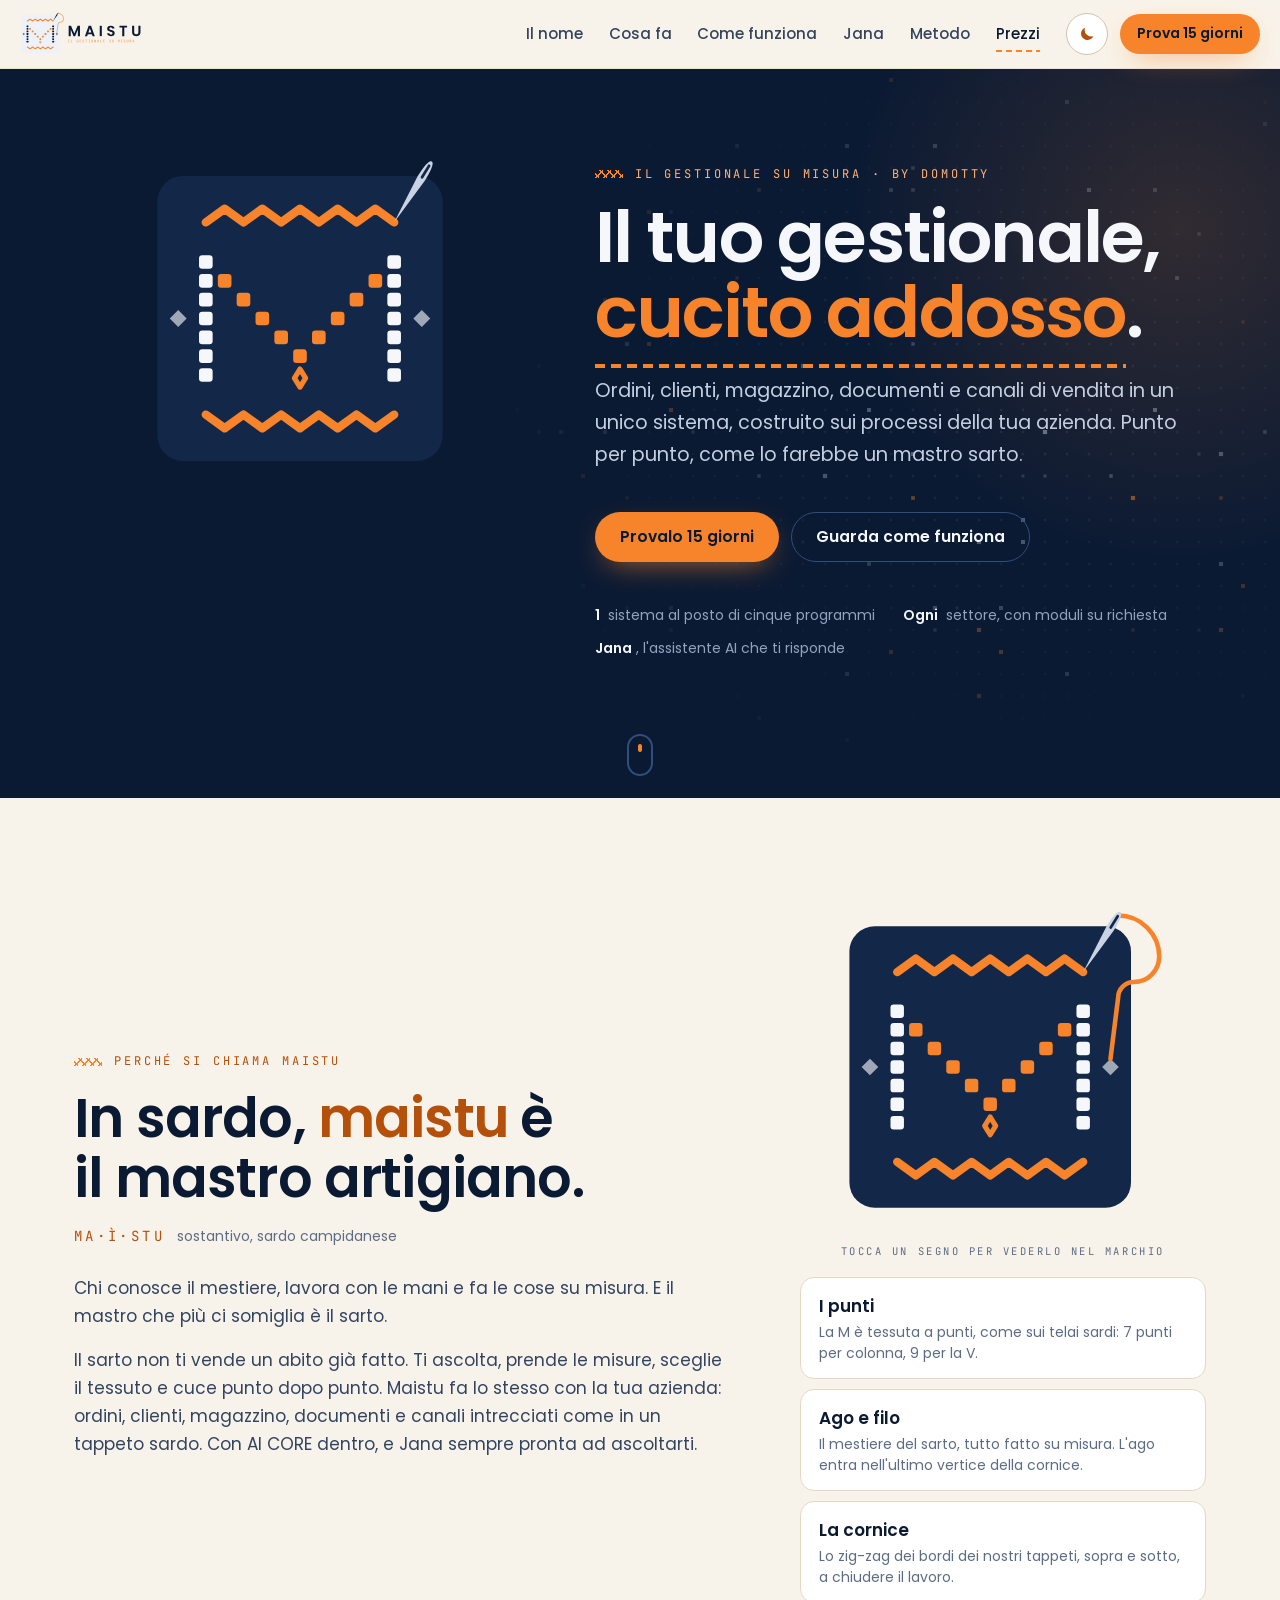
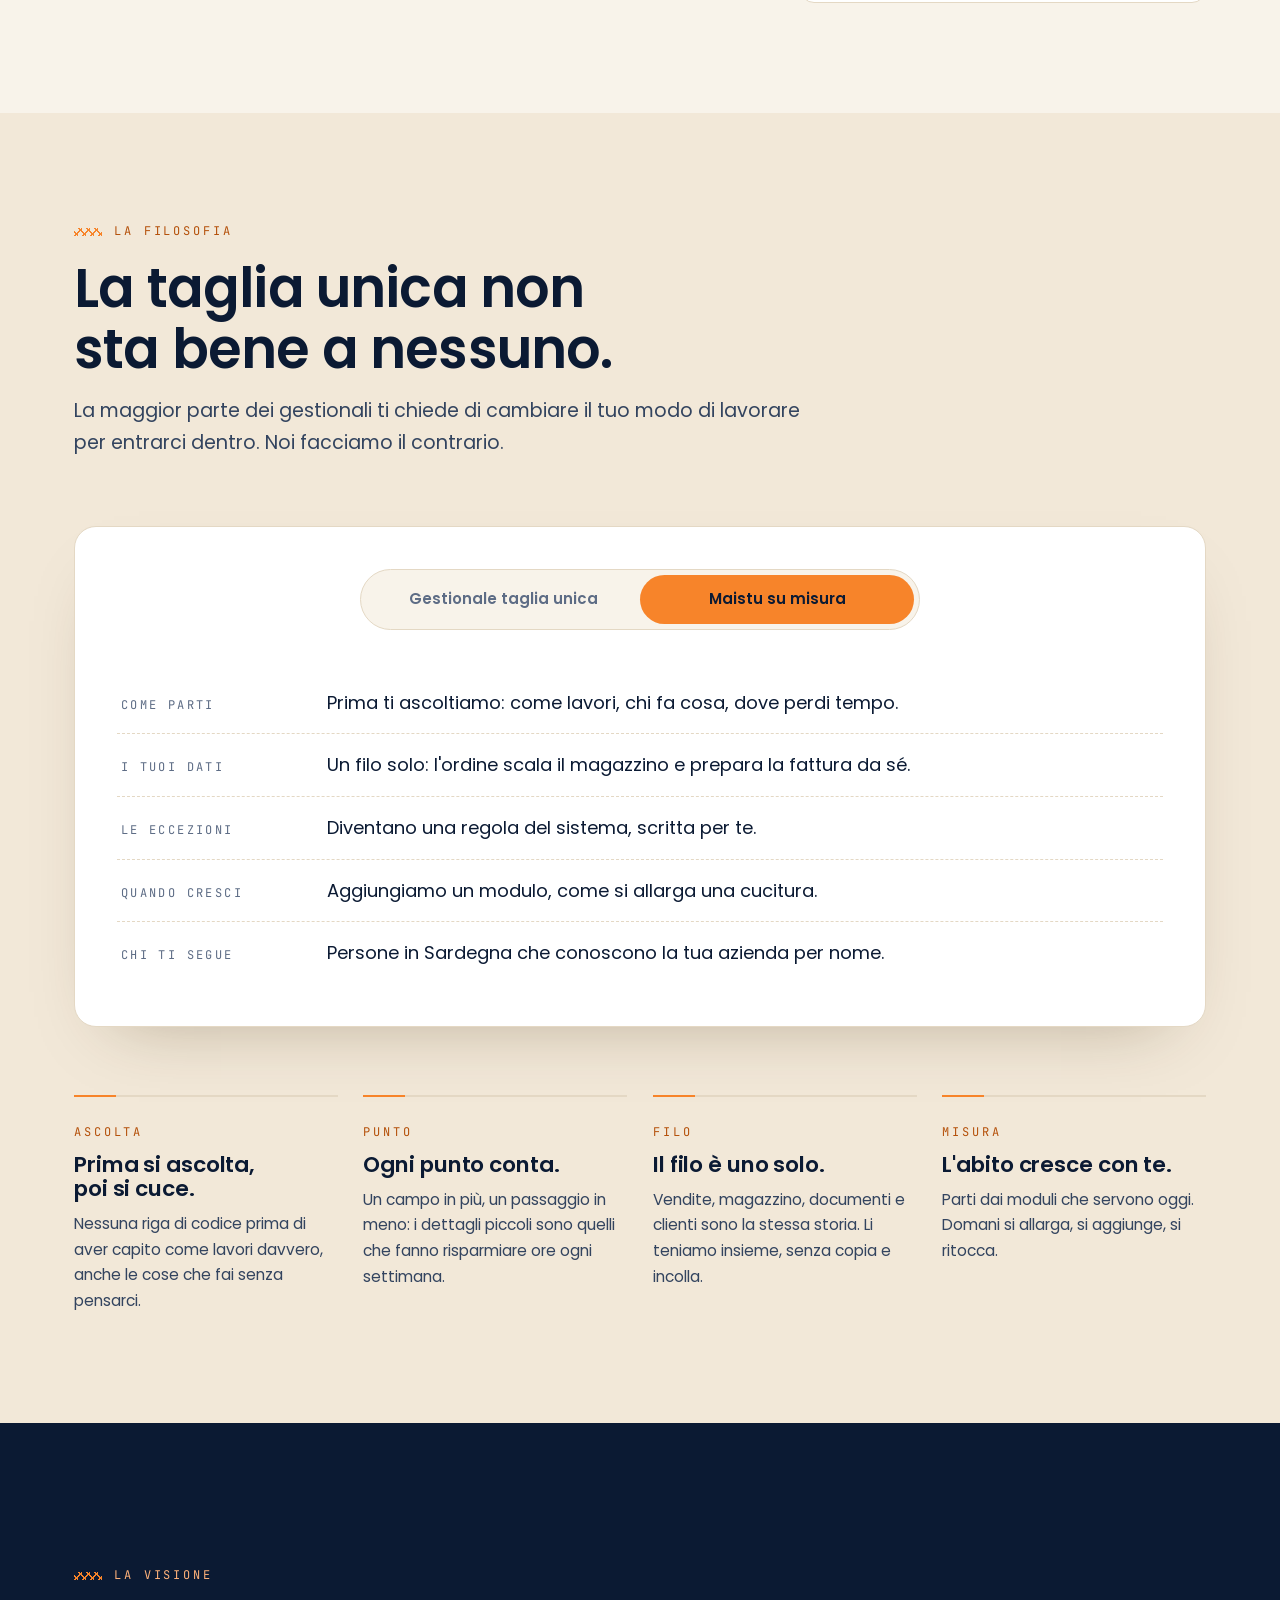
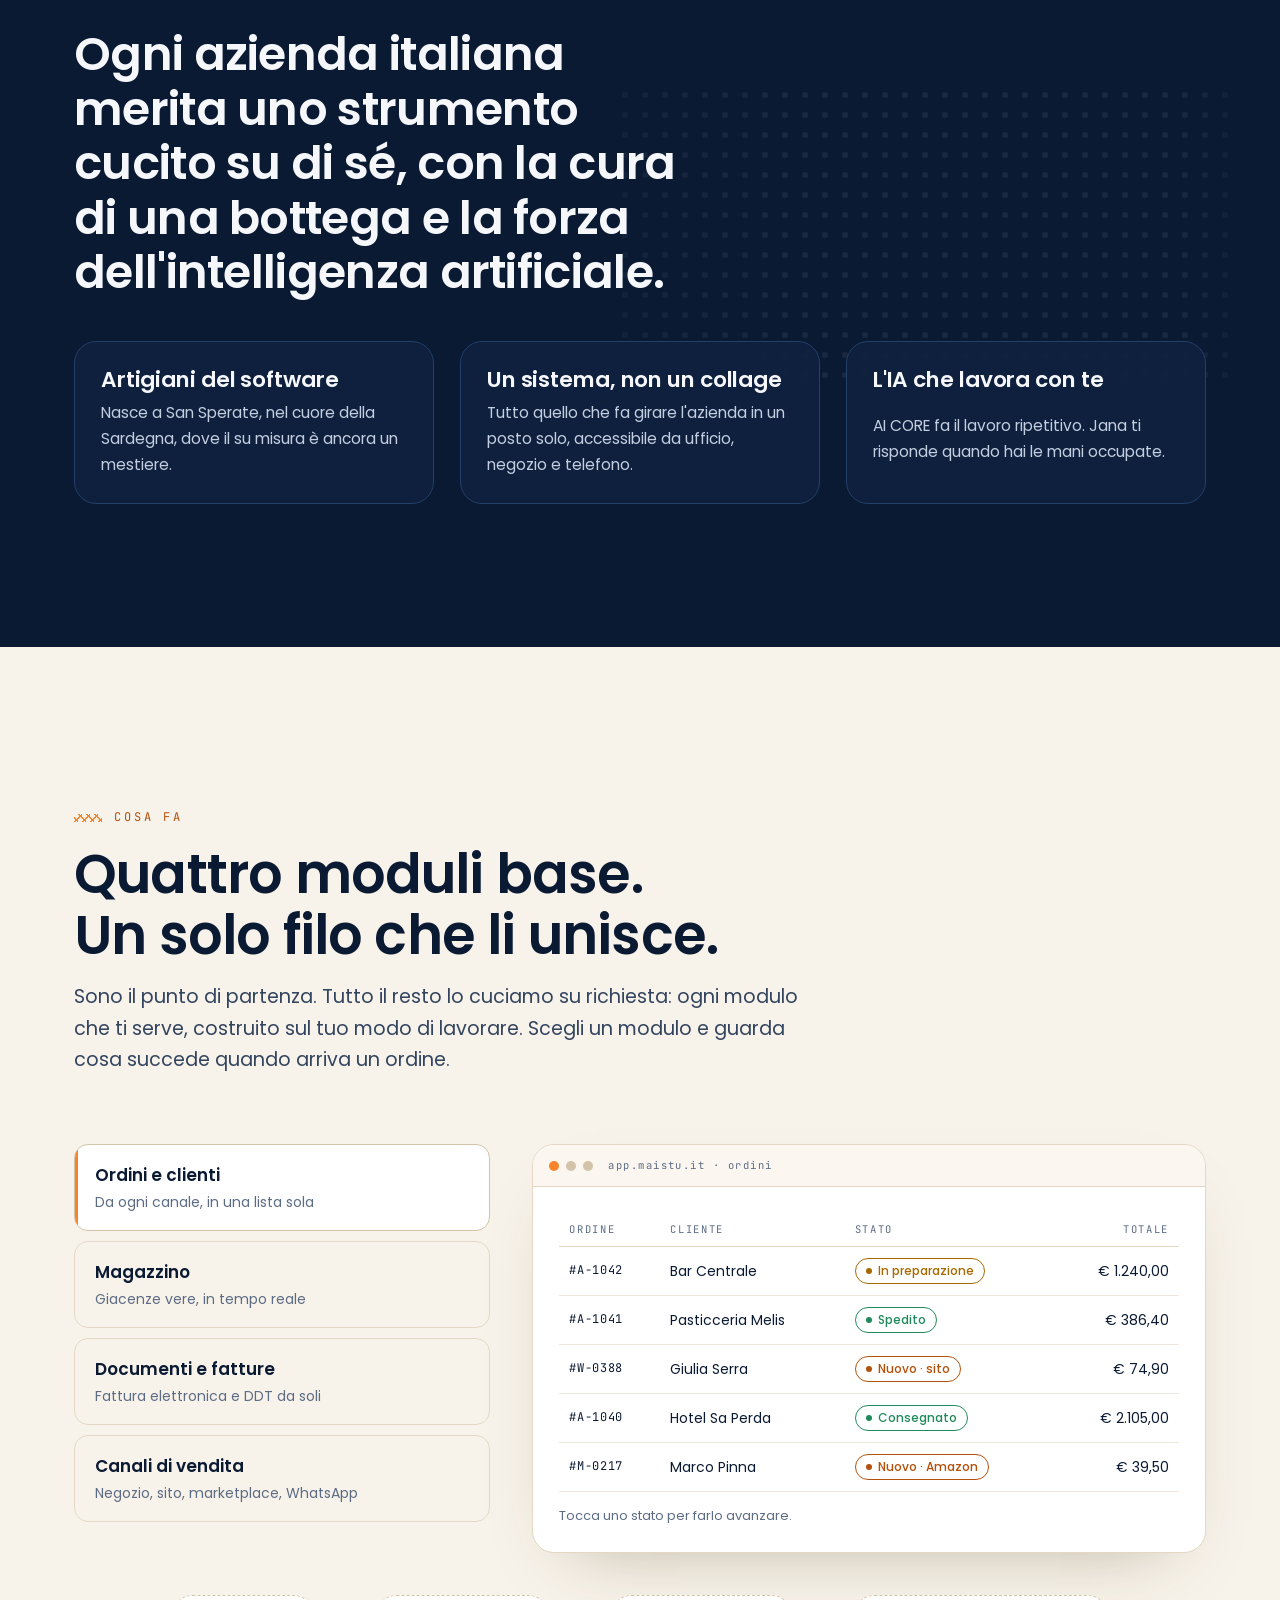
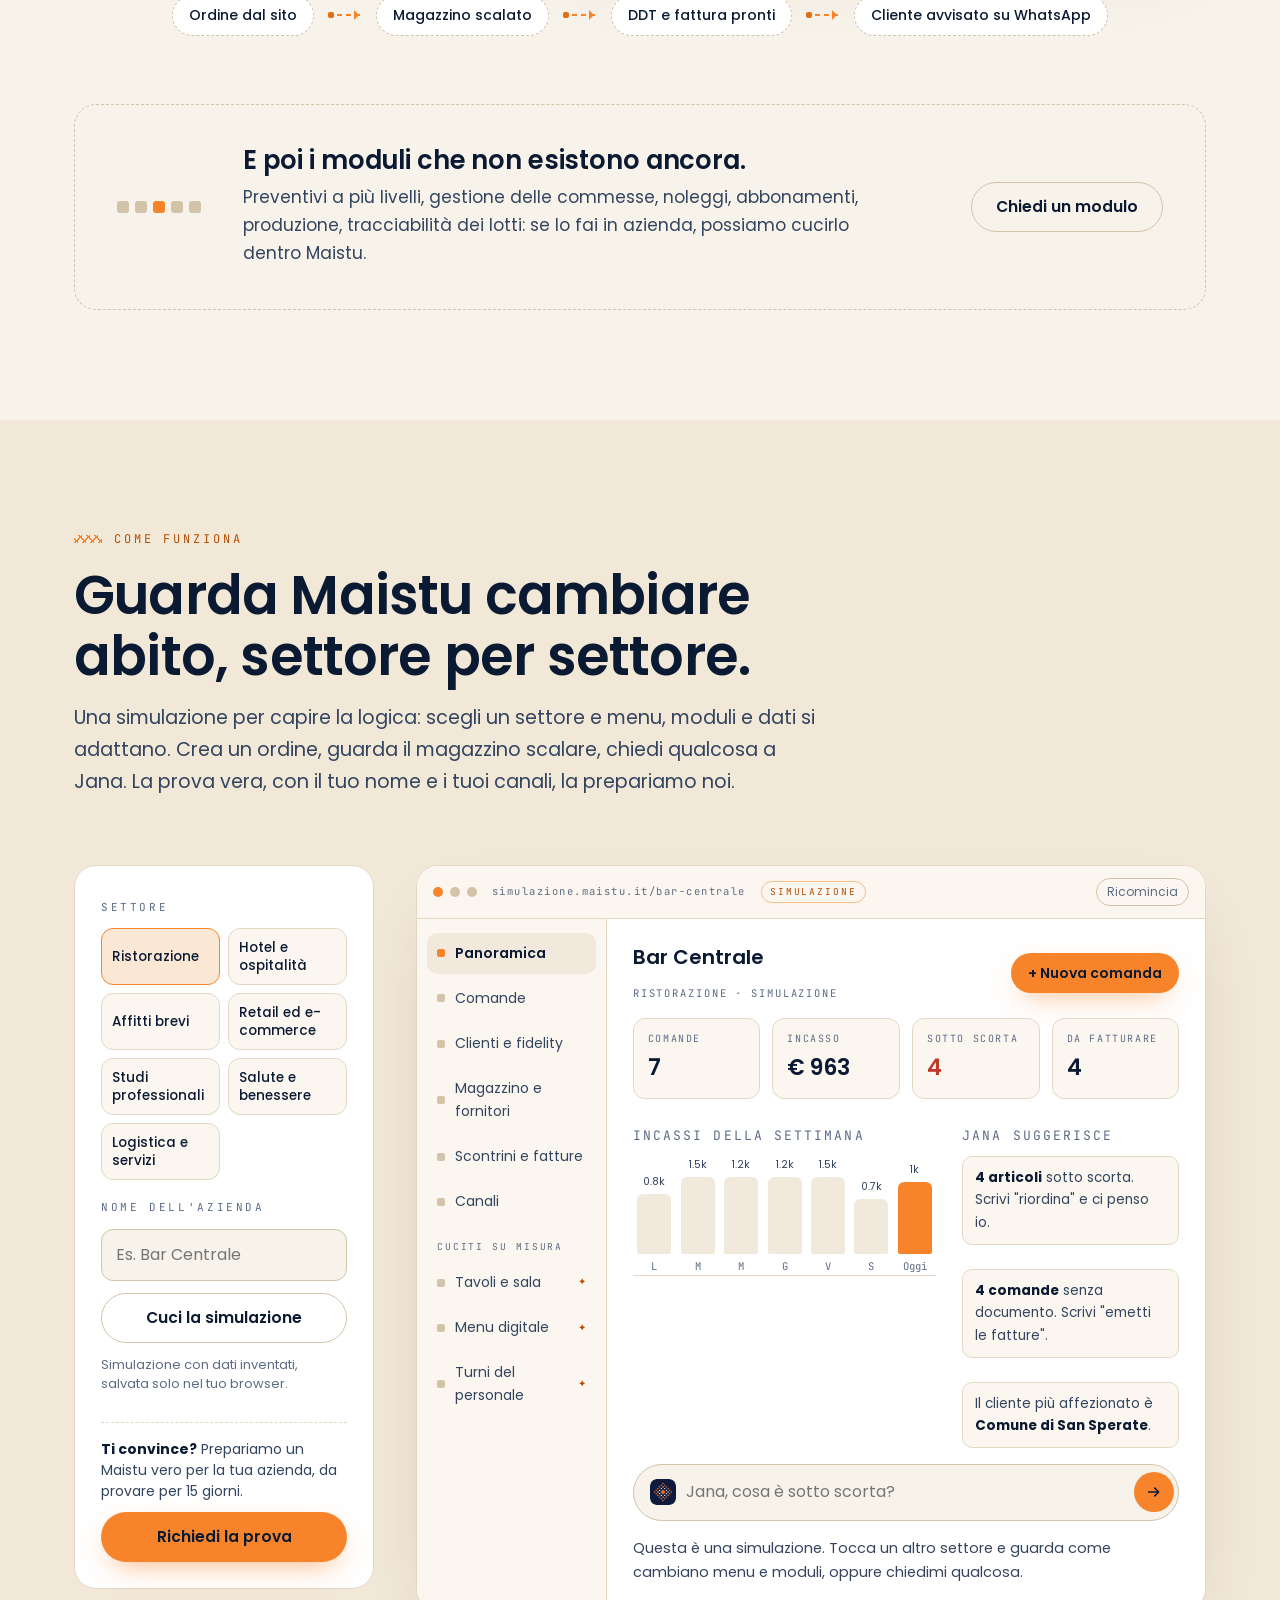
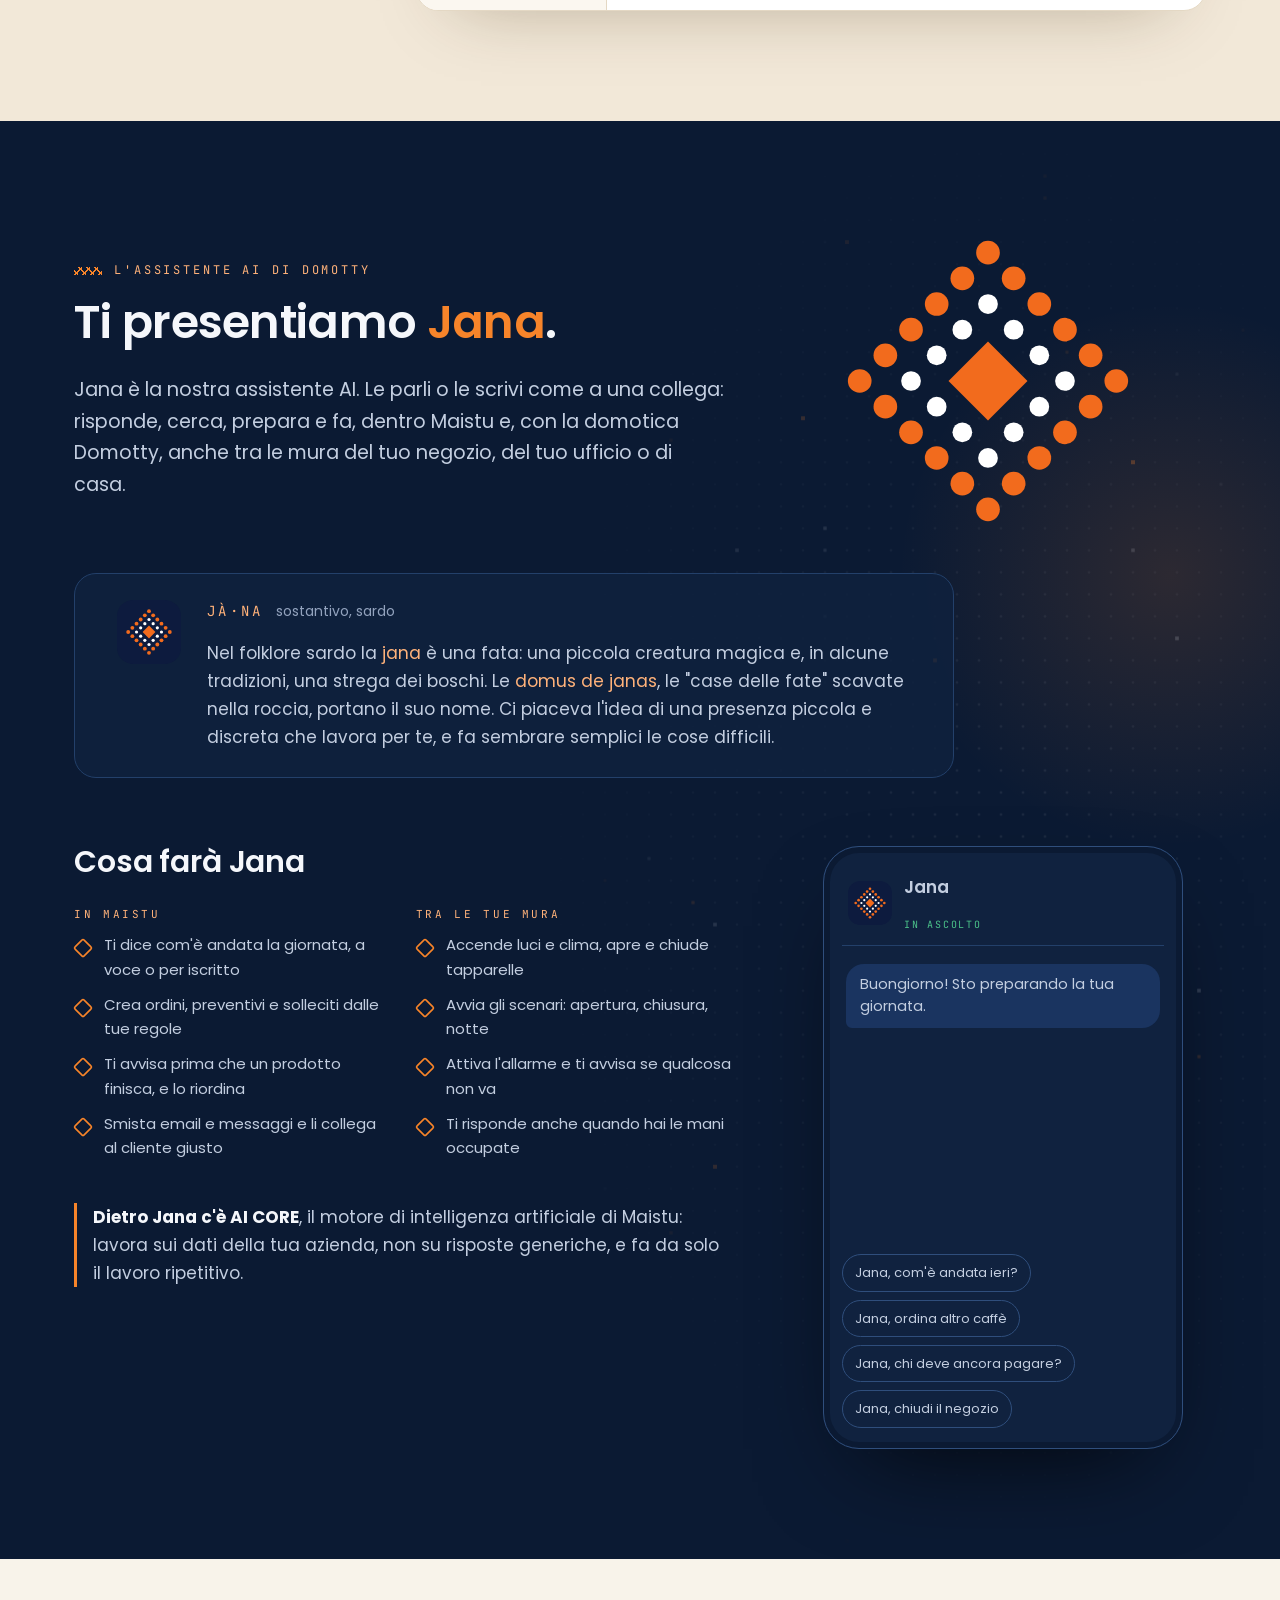
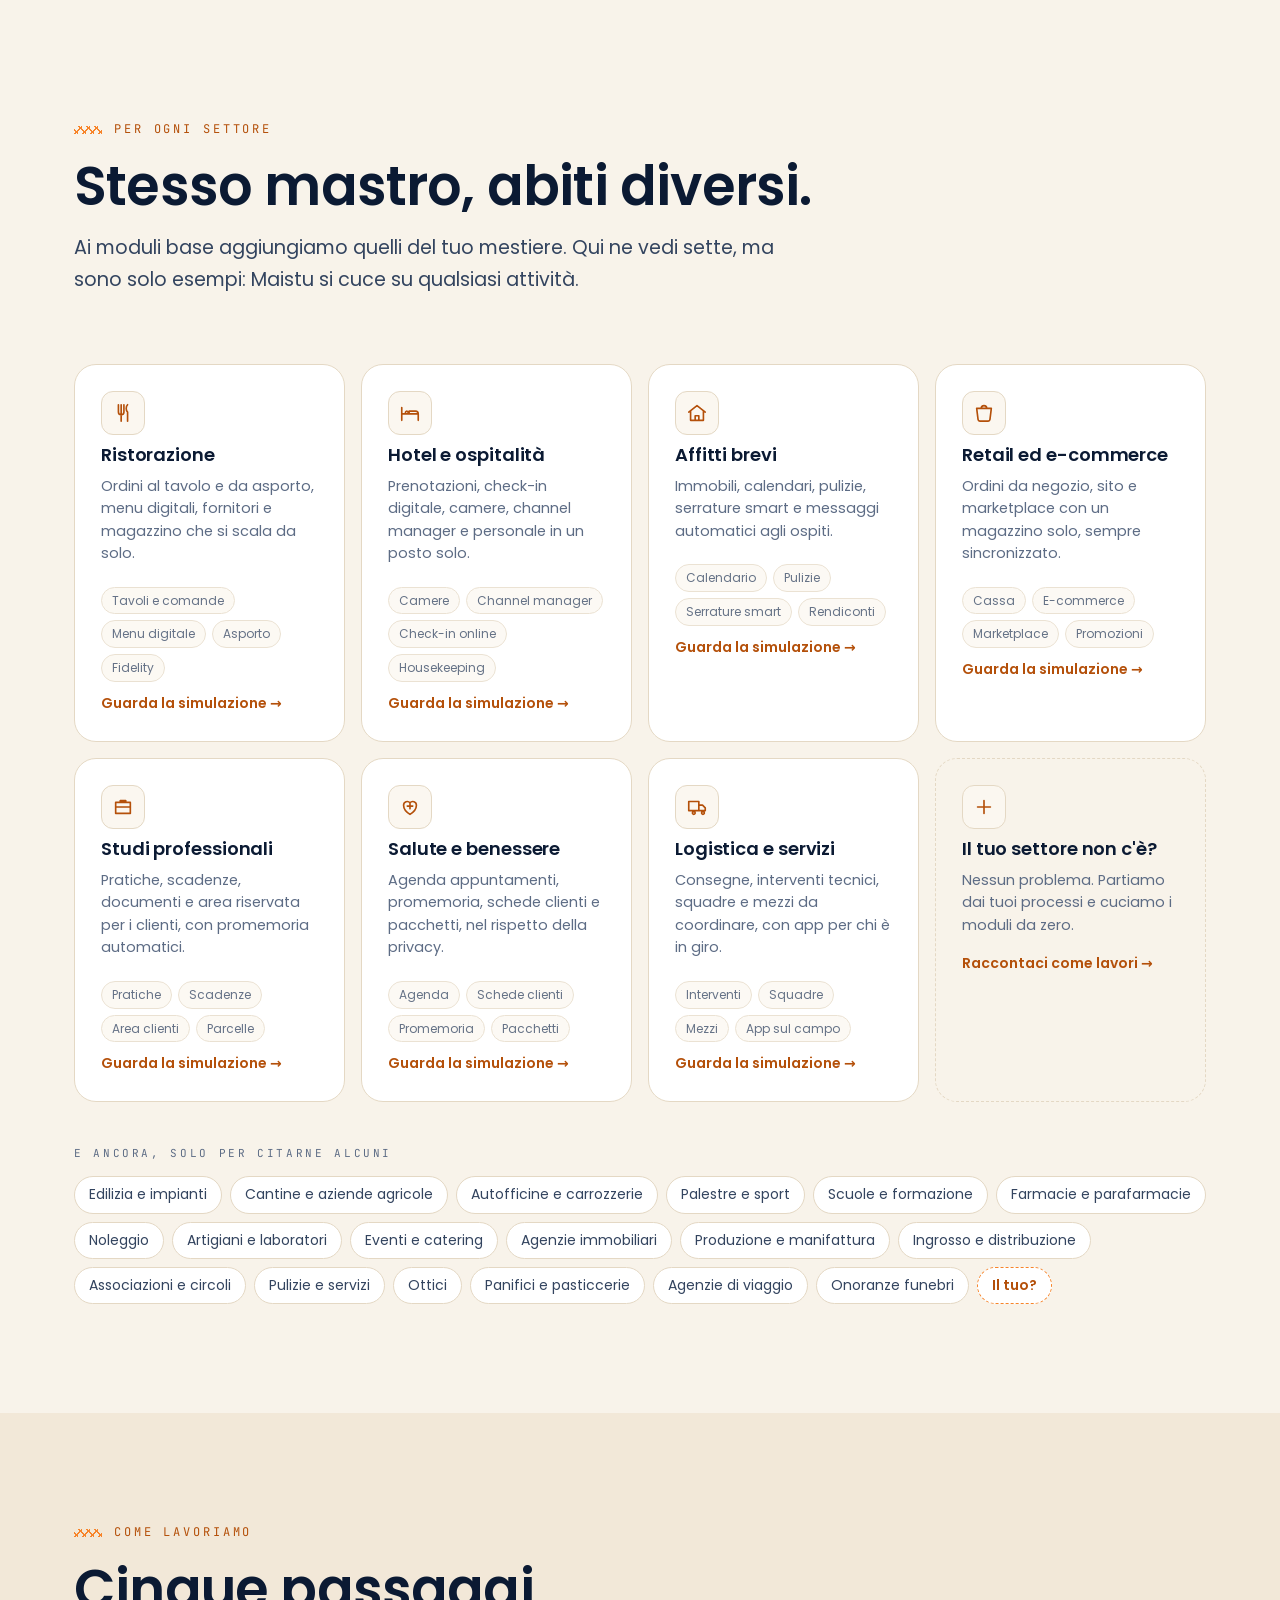
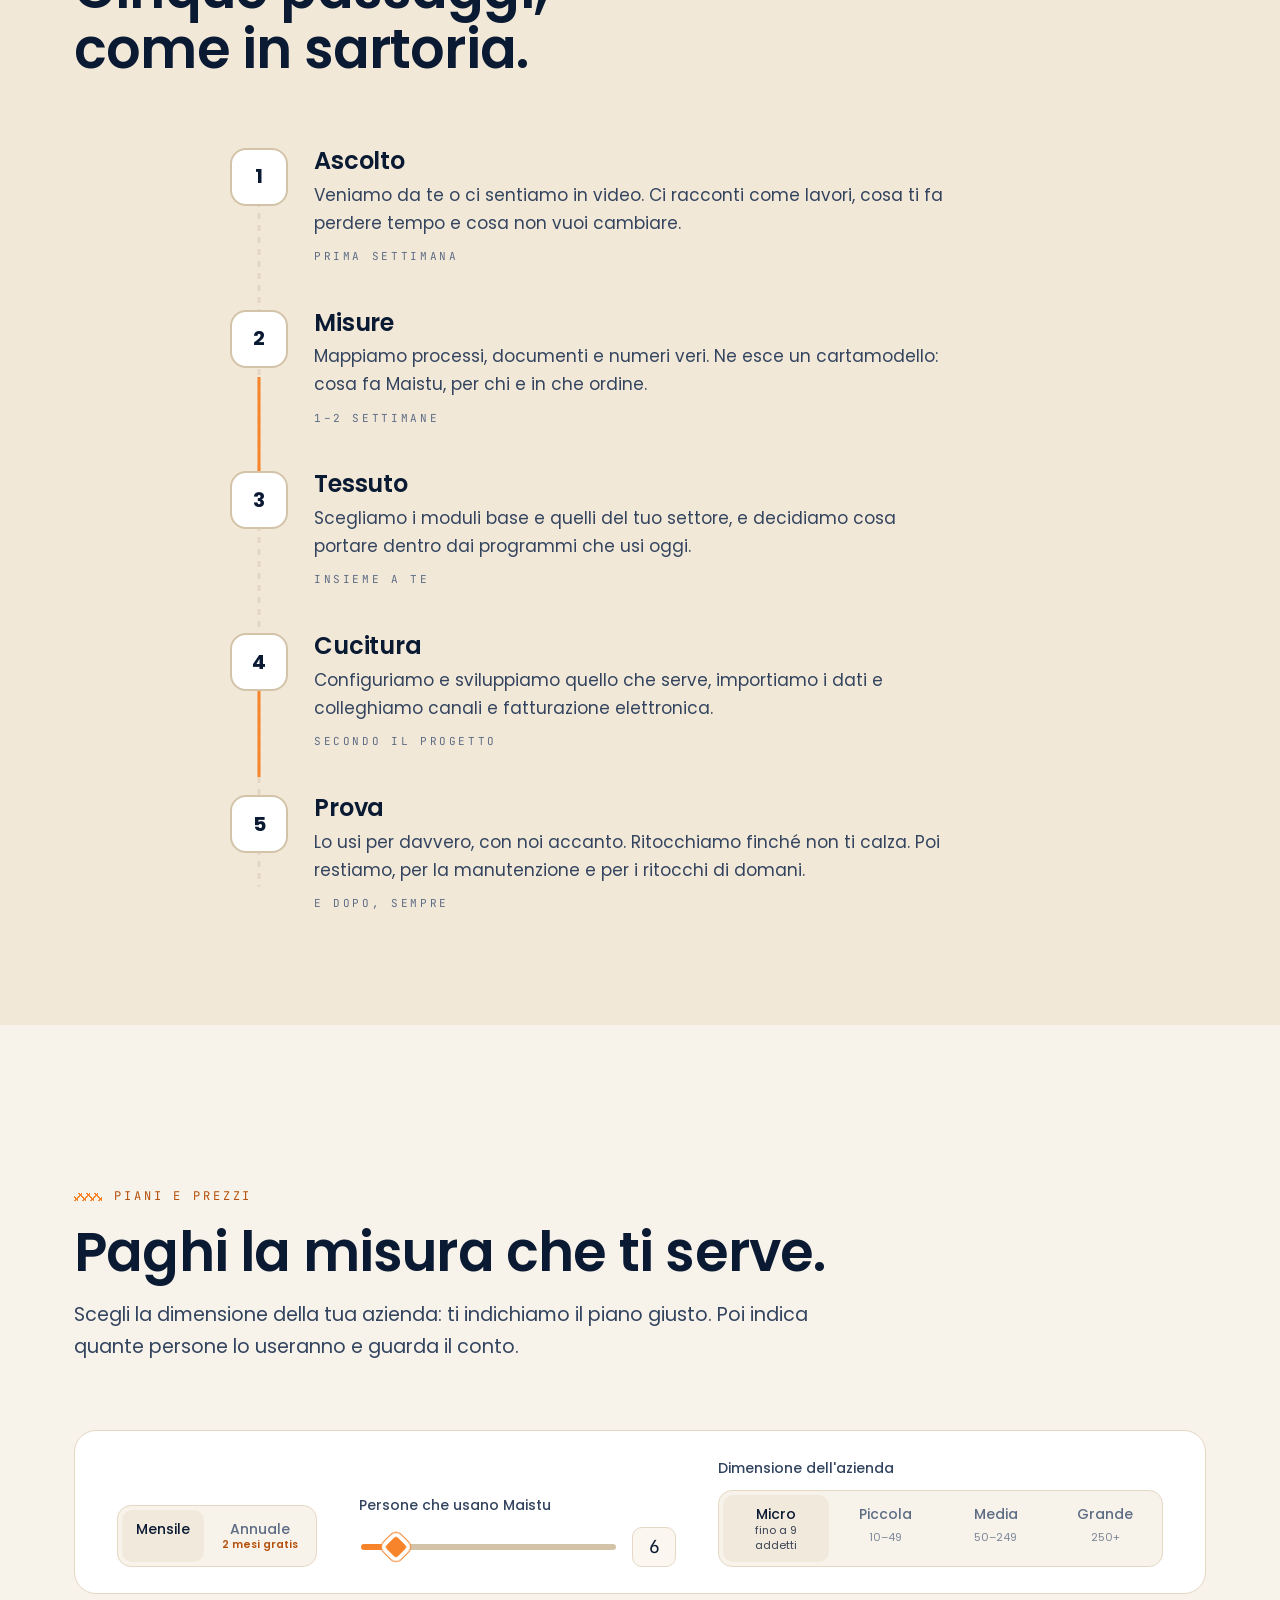
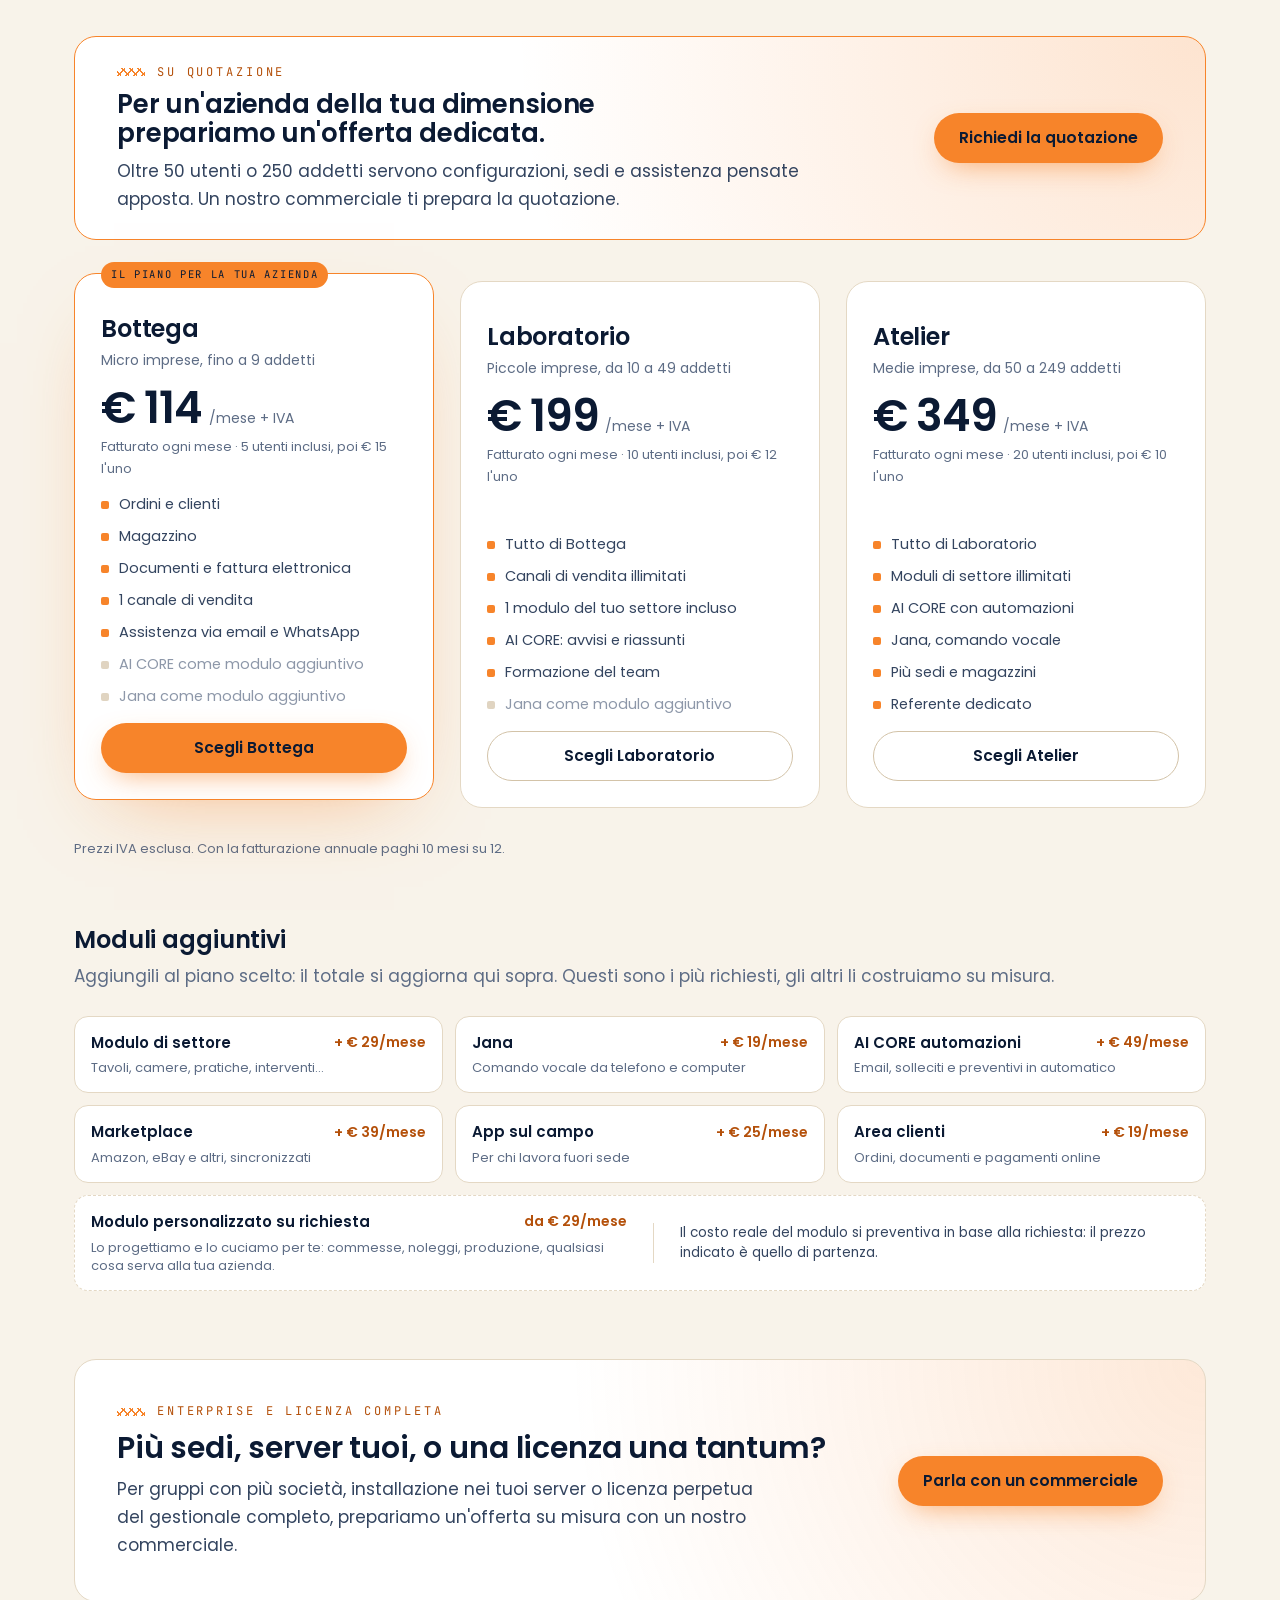
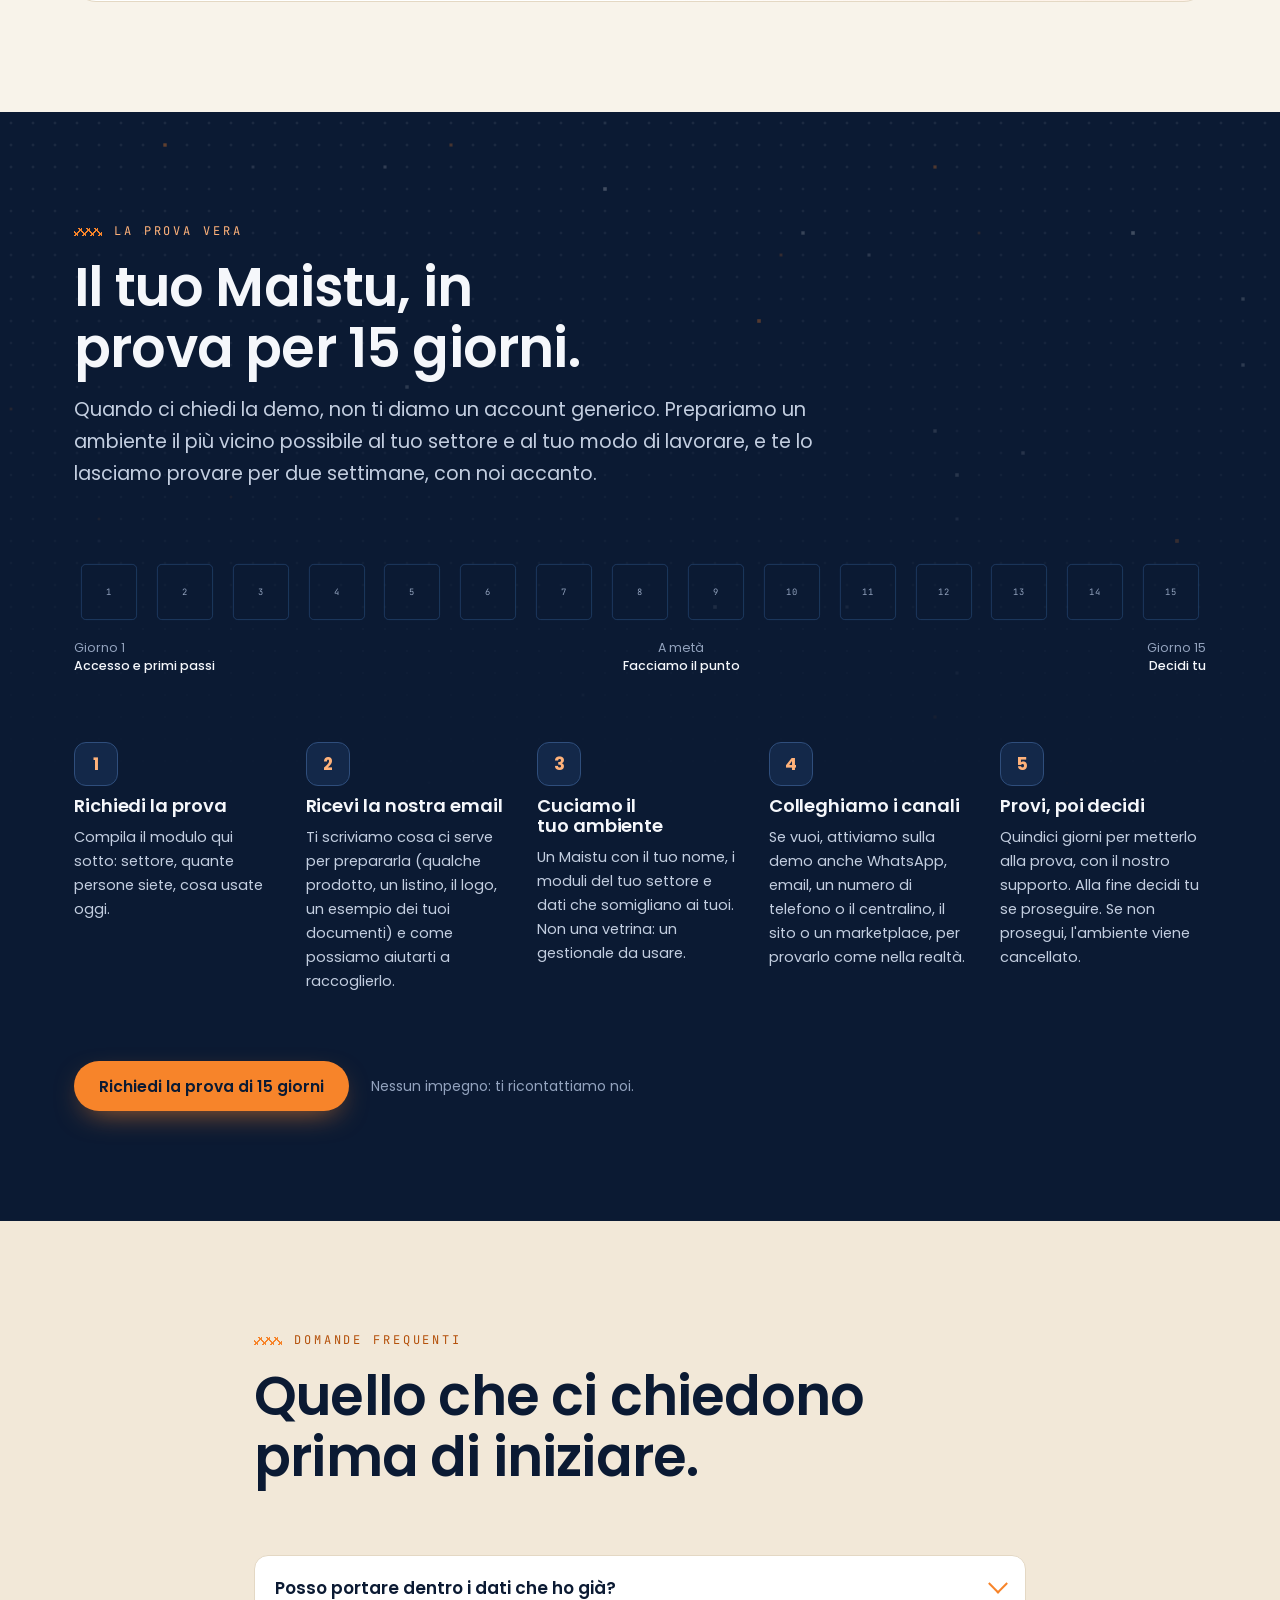
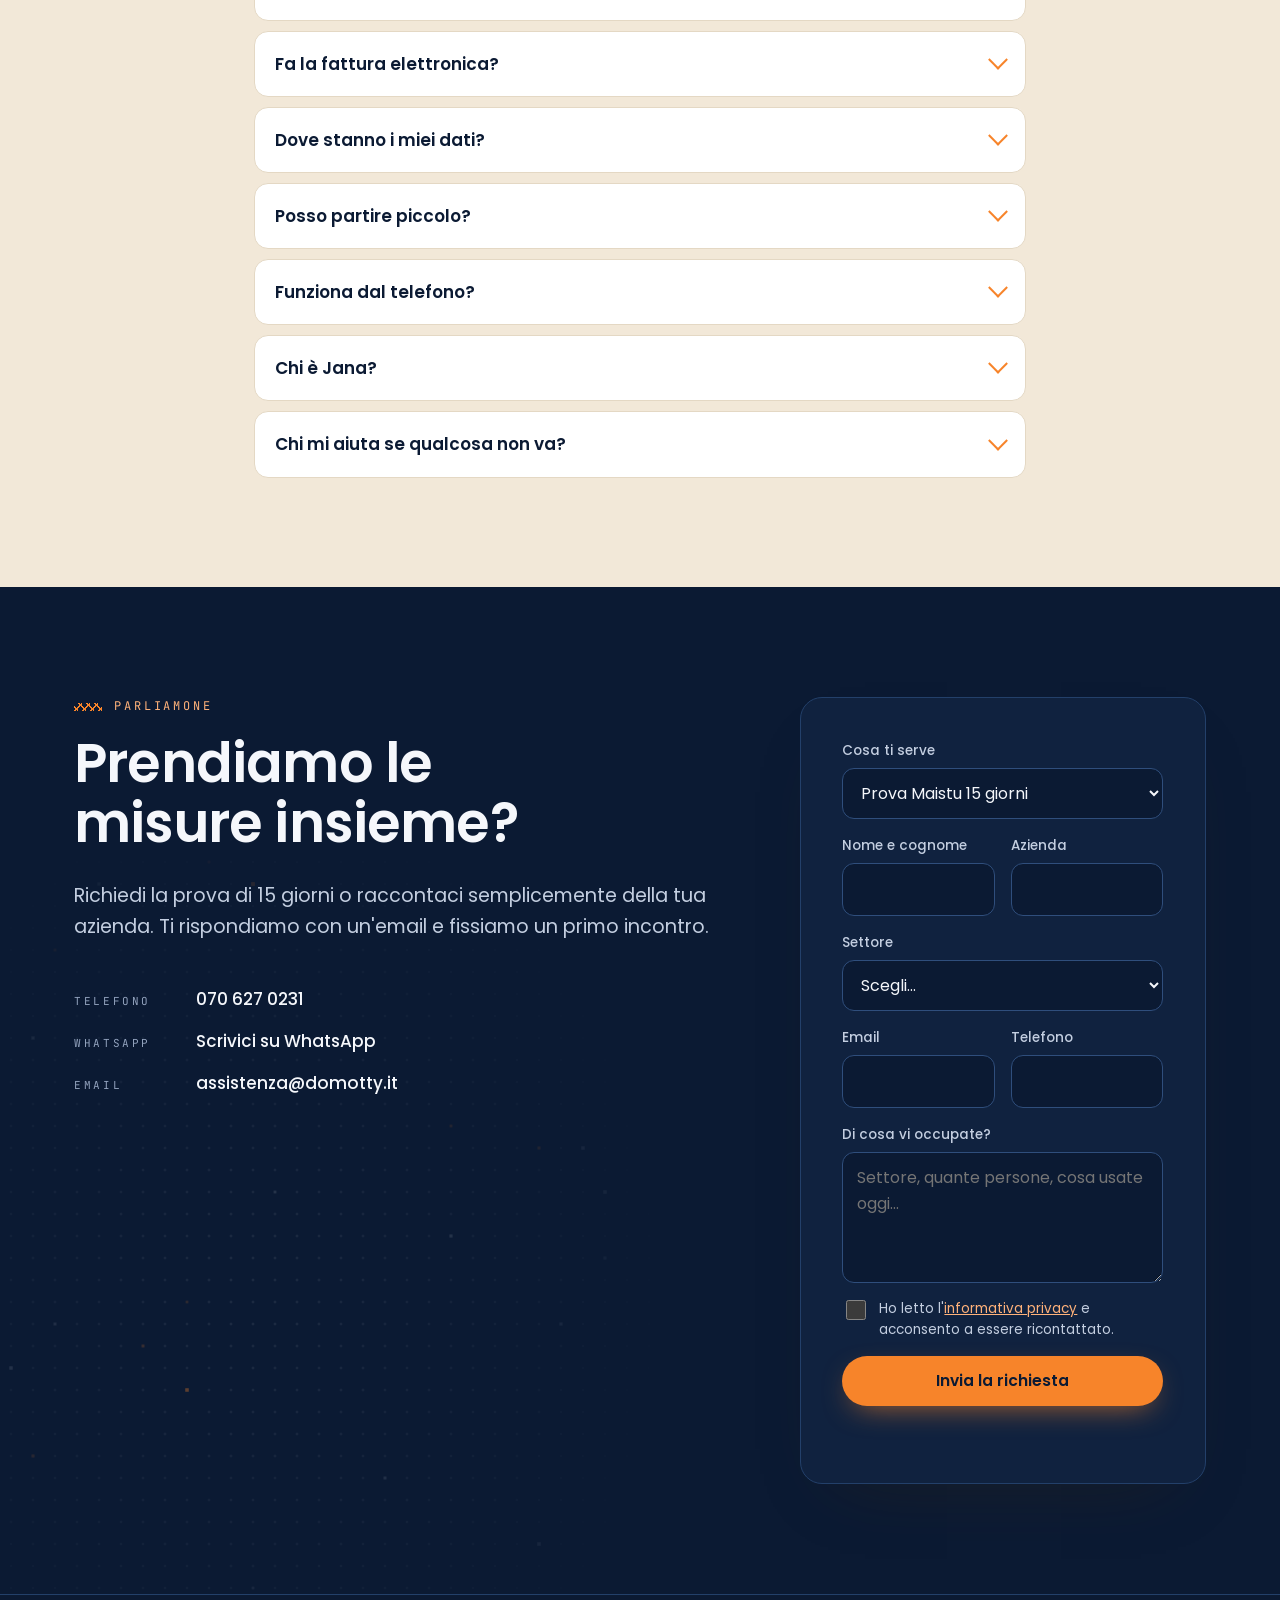
==== commit c68c8275: "Pop-up di conferma per richiesta di contatto e iscrizione alla newsletter Co-Authored-By: Claude Opu" ====
--- a/index.html
+++ b/index.html
@@ -510,6 +510,21 @@
   </div>
 </footer>
 
+<div class="pop" id="pop" hidden>
+  <div class="pop-bg" data-pop-close></div>
+  <div class="pop-box" role="dialog" aria-modal="true" aria-labelledby="pop-t" aria-describedby="pop-p" tabindex="-1">
+    <svg class="pop-ic" viewBox="0 0 120 120" width="88" height="88" aria-hidden="true">
+      <rect class="pop-tile" x="8" y="8" width="104" height="104" rx="22"/>
+      <polyline class="pop-zz" points="26,26 34,20 42,26 50,20 58,26 66,20 74,26 82,20 90,26 98,20" pathLength="1"/>
+      <polyline class="pop-ok" points="36,62 52,78 86,44" pathLength="1"/>
+      <polyline class="pop-zz pop-zz2" points="26,98 34,92 42,98 50,92 58,98 66,92 74,98 82,92 90,98 98,92" pathLength="1"/>
+    </svg>
+    <h3 id="pop-t">Richiesta inviata!</h3>
+    <p id="pop-p"></p>
+    <button class="btn btn-or" type="button" id="pop-ok" data-pop-close>Ok</button>
+  </div>
+</div>
+
 <script src="assets/js/config.js"></script>
 <script src="assets/js/sew-intro.js"></script>
 <script src="assets/js/site.js"></script>
--- a/assets/css/site.css
+++ b/assets/css/site.css
@@ -730,3 +730,56 @@
   .js .rv{opacity:1;transform:none}
   .hx{opacity:1;transform:none}
 }
+
+/* ---------- pagine legali e conferma ---------- */
+.lhero{padding-block:var(--s4) var(--s3);position:relative;overflow:hidden}
+.lhero h1{font-size:clamp(40px,6vw,72px);margin-block:var(--s1) var(--s2)}
+.lhero h1 .or{color:var(--or)}
+.lmeta{margin-top:var(--s2);font-size:10.5px;color:var(--t3)}
+.lgrid{display:grid;grid-template-columns:220px minmax(0,1fr);gap:var(--s4);padding-block:var(--s4) var(--s5);align-items:start}
+.ltoc{position:sticky;top:calc(var(--nav-h) + 24px);display:grid;gap:4px}
+.ltoc .mono{color:var(--t3);font-size:10.5px;margin-bottom:8px}
+.ltoc a{color:var(--t2);text-decoration:none;font-size:14.5px;padding:5px 0 5px 12px;border-left:2px solid var(--b1)}
+.ltoc a:hover{color:var(--fg);border-color:var(--or)}
+.lbody{display:grid;gap:var(--s4);min-width:0;max-width:760px}
+.lsec{display:grid;gap:12px;scroll-margin-top:calc(var(--nav-h) + 16px)}
+.lsec h2{font-size:clamp(24px,2.6vw,32px)}
+.lsec h3{font-size:17px;margin-top:8px}
+.lsec p{color:var(--t2)}
+.ltbl{overflow-x:auto;border:1px solid var(--b1);border-radius:var(--r)}
+.ltbl table{width:100%;border-collapse:collapse;font-size:14.5px}
+.ltbl th{text-align:left;font-family:var(--mono);font-weight:400;font-size:10.5px;letter-spacing:.16em;text-transform:uppercase;color:var(--t3);padding:10px 14px;background:var(--sf1);border-bottom:1px solid var(--b1)}
+.ltbl td{padding:11px 14px;border-top:1px solid var(--b1);color:var(--t2);vertical-align:top}
+.ltbl tr:first-child td{border-top:0}
+.ltbl td:first-child{color:var(--fg);font-weight:500}
+.ltbl thead tr th:empty{display:none}
+.conf{min-height:62vh;display:grid;align-items:center}
+.conf-box{max-width:620px;display:grid;gap:var(--s1);justify-items:start}
+.conf-box h1{margin:0}
+.conf-spin{display:flex;gap:8px;margin-top:8px}
+.conf-spin span{width:12px;height:12px;border-radius:3px;background:var(--b2);animation:odp 1.4s infinite}
+.conf-spin span:nth-child(2){animation-delay:.12s}.conf-spin span:nth-child(3){animation-delay:.24s;background:var(--or)}.conf-spin span:nth-child(4){animation-delay:.36s}.conf-spin span:nth-child(5){animation-delay:.48s}
+.conf-spin[hidden]{display:none}
+@media (max-width: 900px){
+  .lgrid{grid-template-columns:minmax(0,1fr);gap:var(--s3)}
+  .ltoc{position:static;grid-template-columns:repeat(2,minmax(0,1fr))}
+}
+
+/* ---------- pop-up di conferma (contatti e newsletter) ---------- */
+.pop{position:fixed;inset:0;z-index:80;display:grid;place-items:center;padding:max(16px,env(safe-area-inset-top,0px)) max(16px,env(safe-area-inset-right,0px)) max(16px,env(safe-area-inset-bottom,0px)) max(16px,env(safe-area-inset-left,0px))}
+.pop[hidden]{display:none}
+.pop-bg{position:absolute;inset:0;background:rgba(5,12,26,.72);-webkit-backdrop-filter:blur(6px);backdrop-filter:blur(6px);animation:popFade .3s ease both}
+.pop-box{position:relative;width:min(440px,100%);background:#10223F;color:#F5F7FB;border:1px solid #23406A;border-radius:var(--r-l);padding:var(--s3) var(--s3) var(--s2);display:grid;justify-items:center;text-align:center;gap:12px;box-shadow:0 40px 100px -30px rgba(0,0,0,.8);animation:popIn .5s cubic-bezier(.3,1.5,.5,1) both}
+.pop-box:focus{outline:none}
+.pop-box h3{font-size:26px}
+.pop-box p{color:#C3CEE0;font-size:15.5px;line-height:1.6;max-width:36ch}
+.pop-box p b{color:#F5F7FB;font-weight:600}
+.pop-box .btn{min-width:140px;margin-top:6px}
+.pop-tile{fill:#132849}
+.pop-zz{fill:none;stroke:#F7842A;stroke-width:4;stroke-linejoin:round;stroke-linecap:round;stroke-dasharray:1 1;stroke-dashoffset:1;animation:popDraw .6s .2s ease-out forwards}
+.pop-zz2{animation-delay:.35s}
+.pop-ok{fill:none;stroke:#F5F7FB;stroke-width:9;stroke-linecap:round;stroke-linejoin:round;stroke-dasharray:1 1;stroke-dashoffset:1;animation:popDraw .5s .7s cubic-bezier(.6,0,.2,1) forwards}
+@keyframes popDraw{to{stroke-dashoffset:0}}
+@keyframes popFade{from{opacity:0}}
+@keyframes popIn{from{opacity:0;transform:translateY(16px) scale(.94)}}
+@media (prefers-reduced-motion: reduce){.pop-zz,.pop-ok{stroke-dashoffset:0;animation:none}}
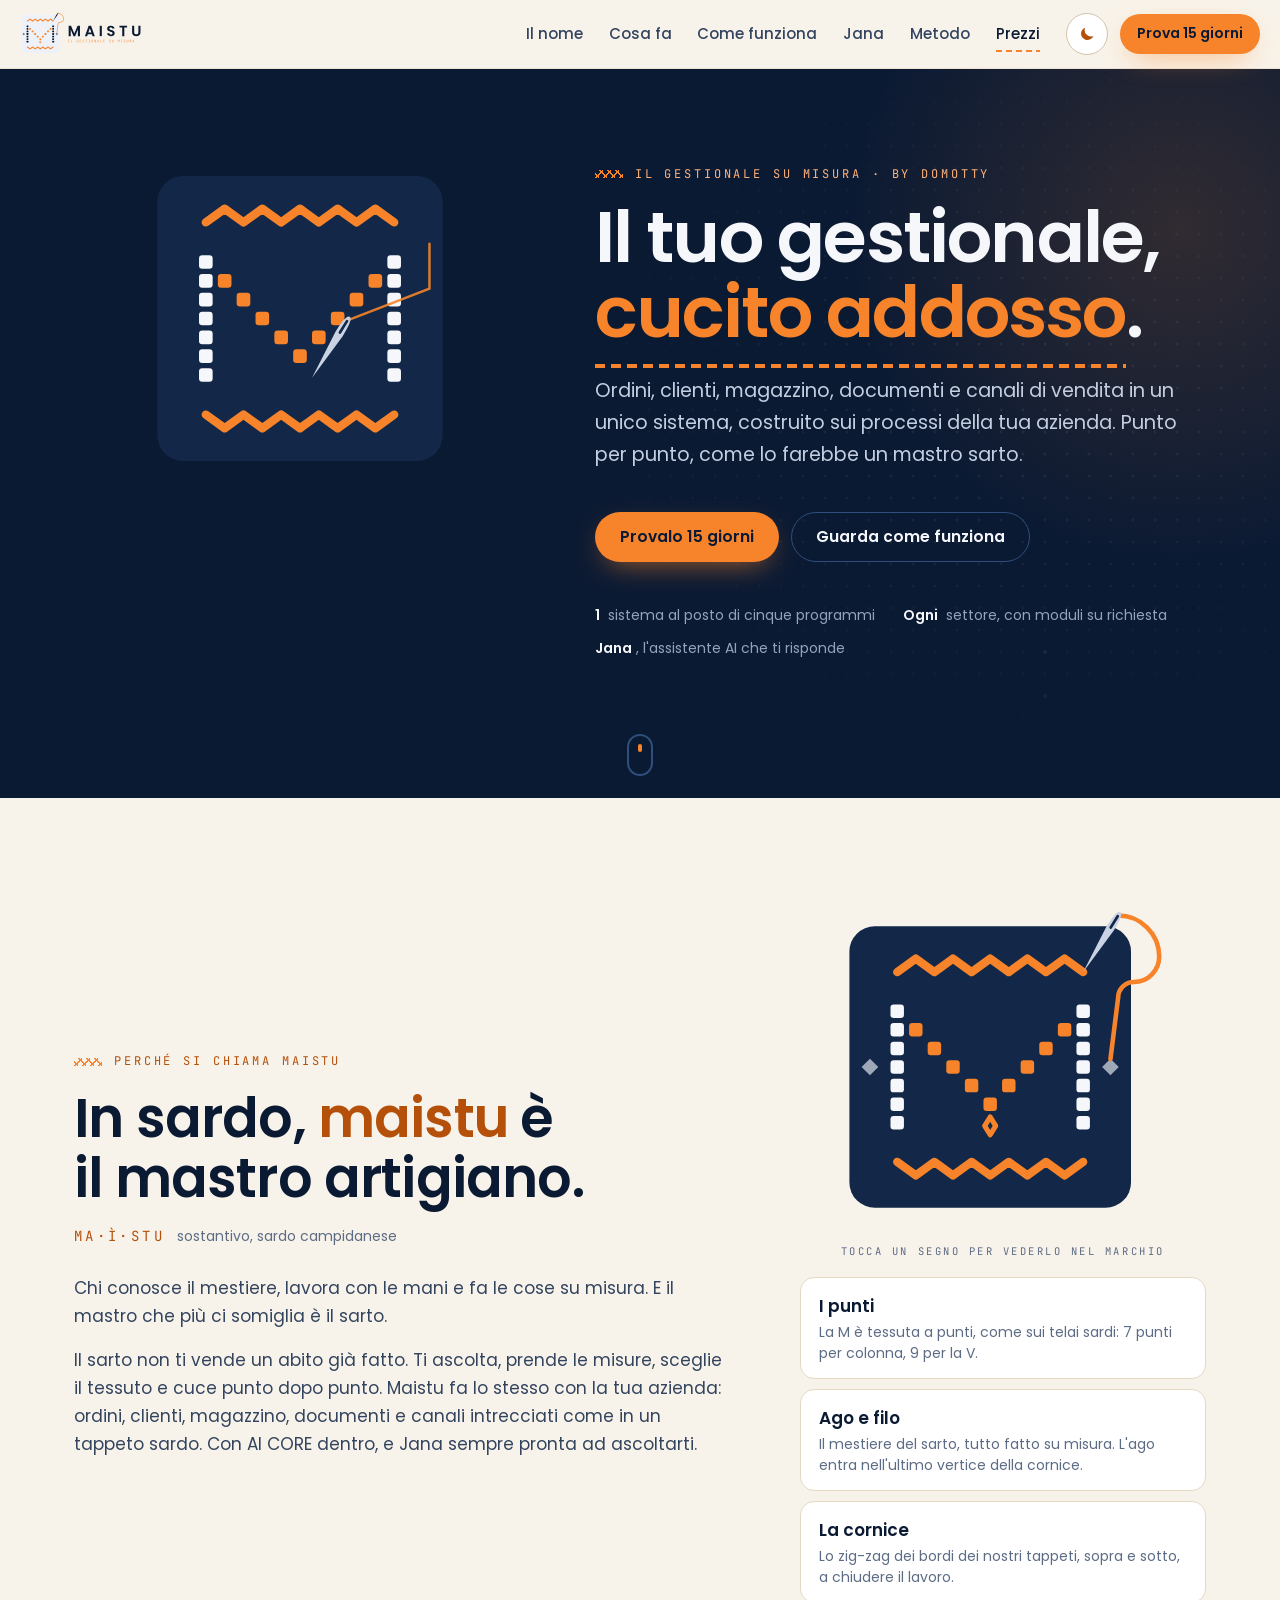
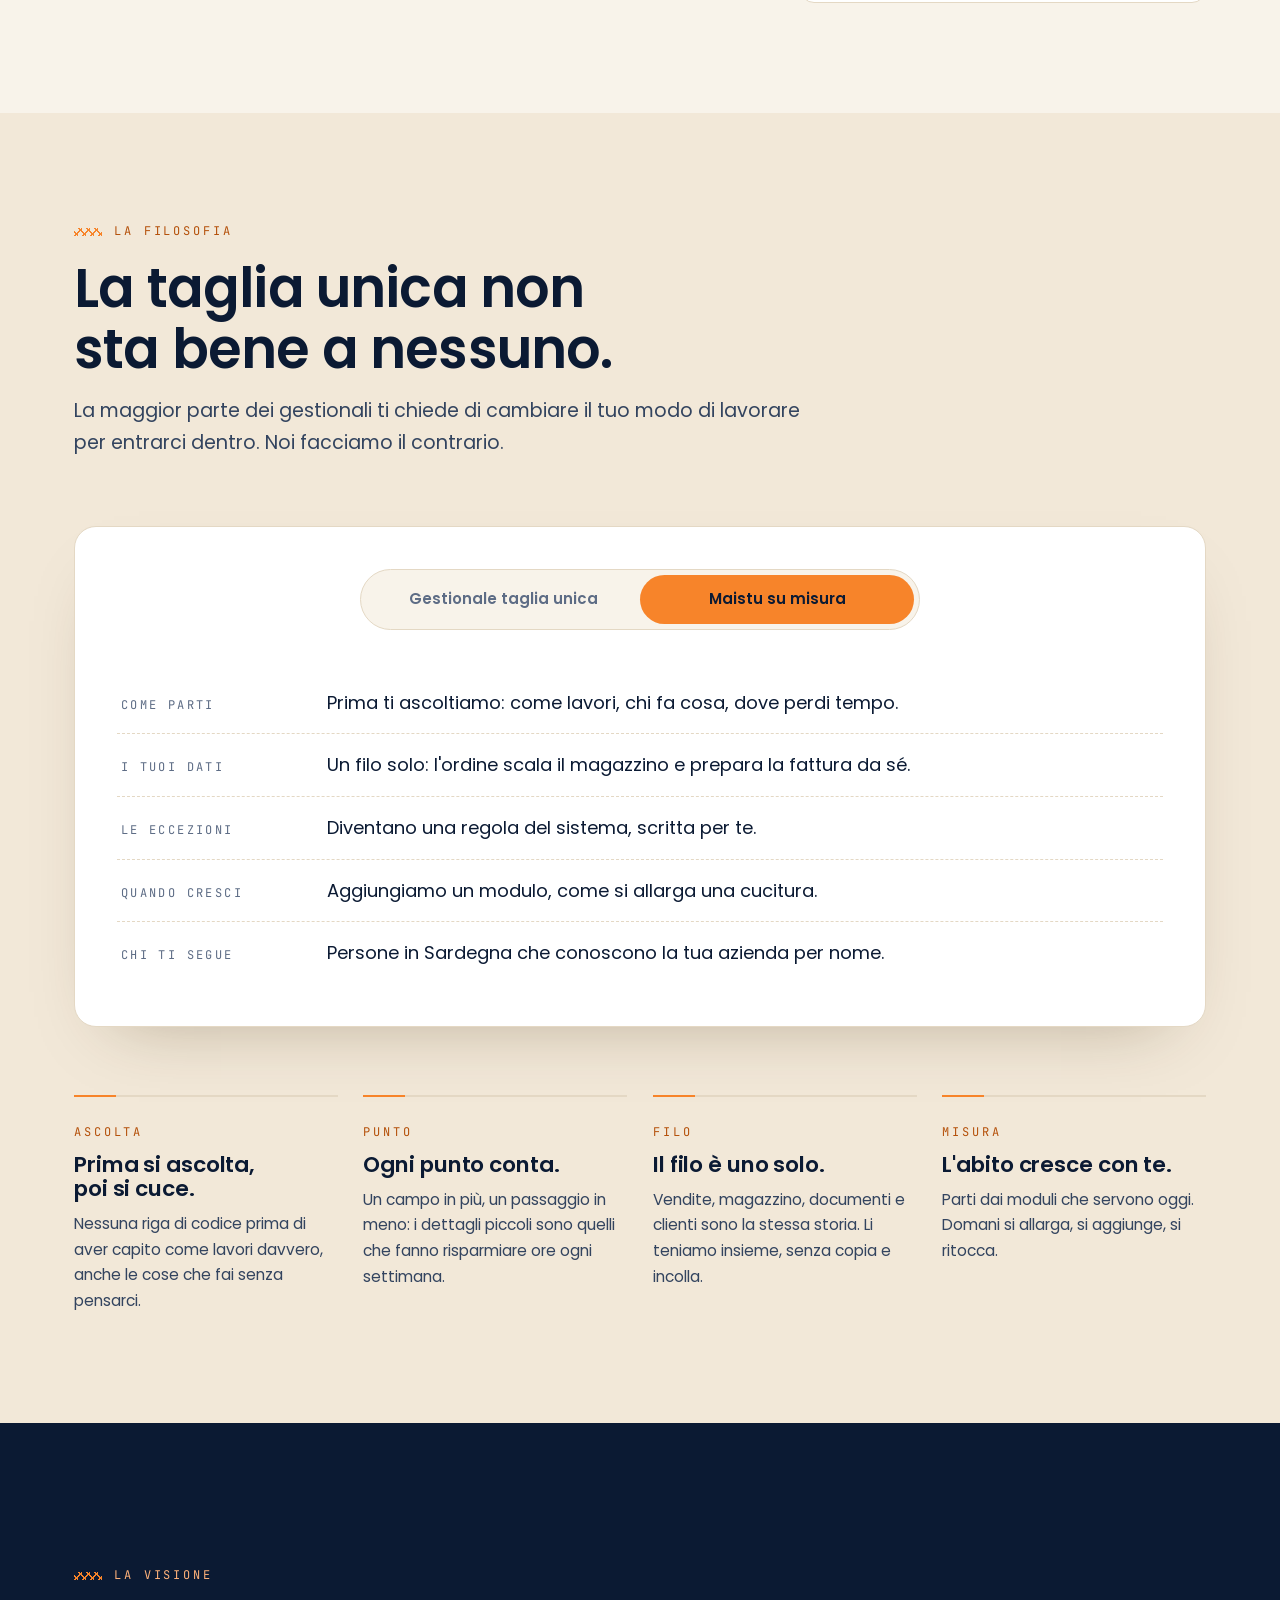
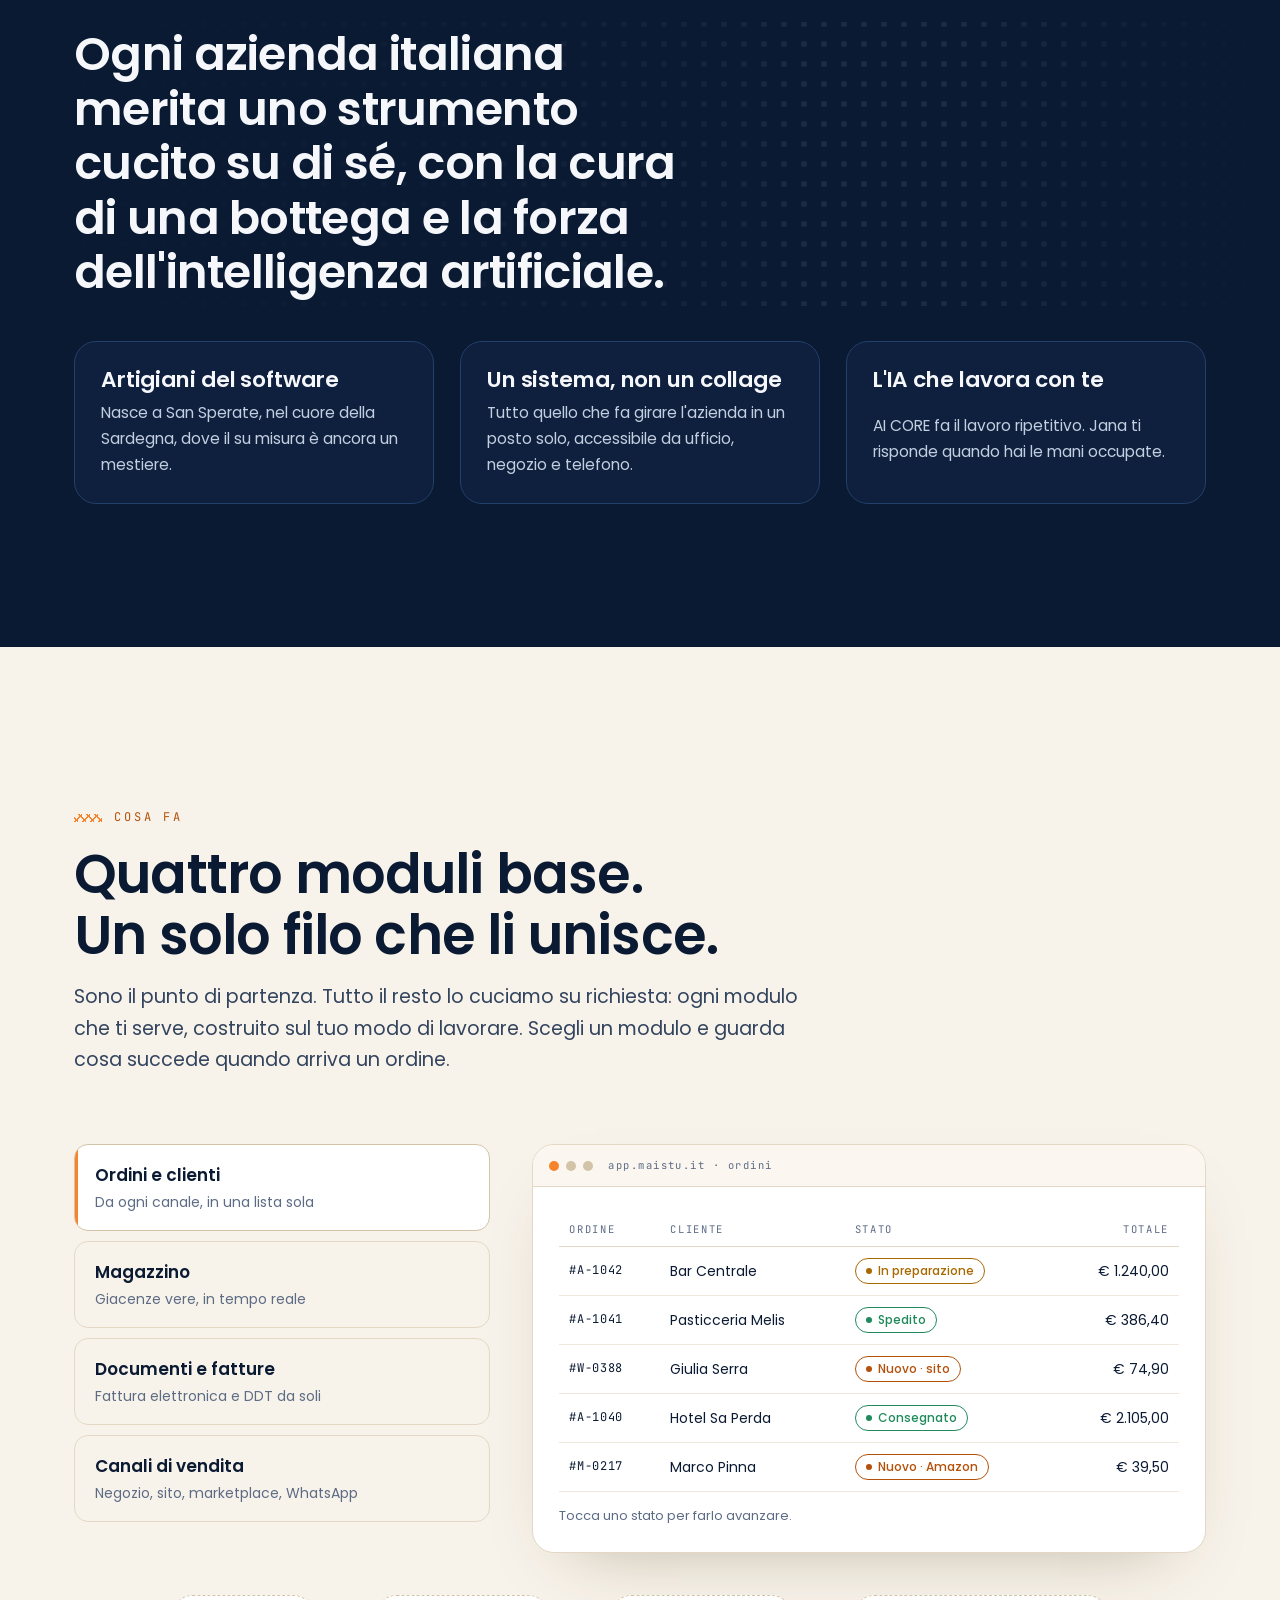
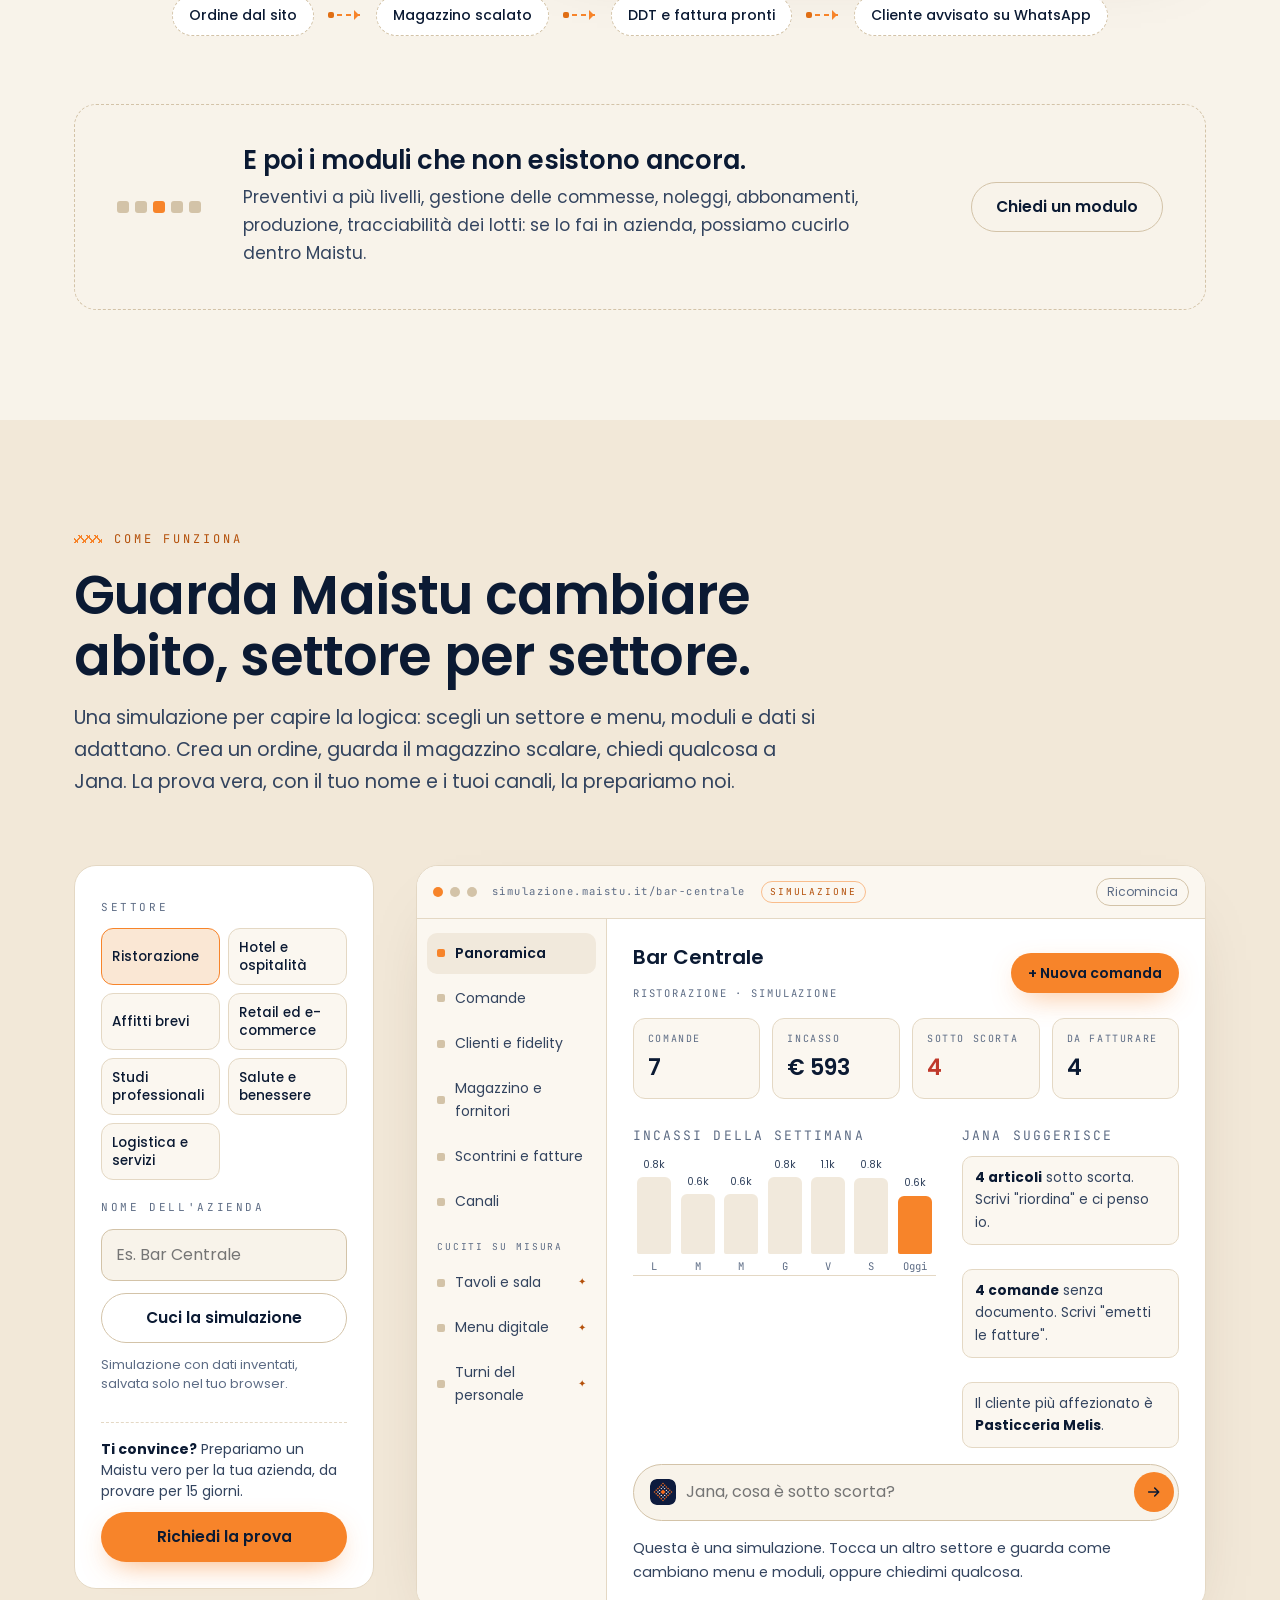
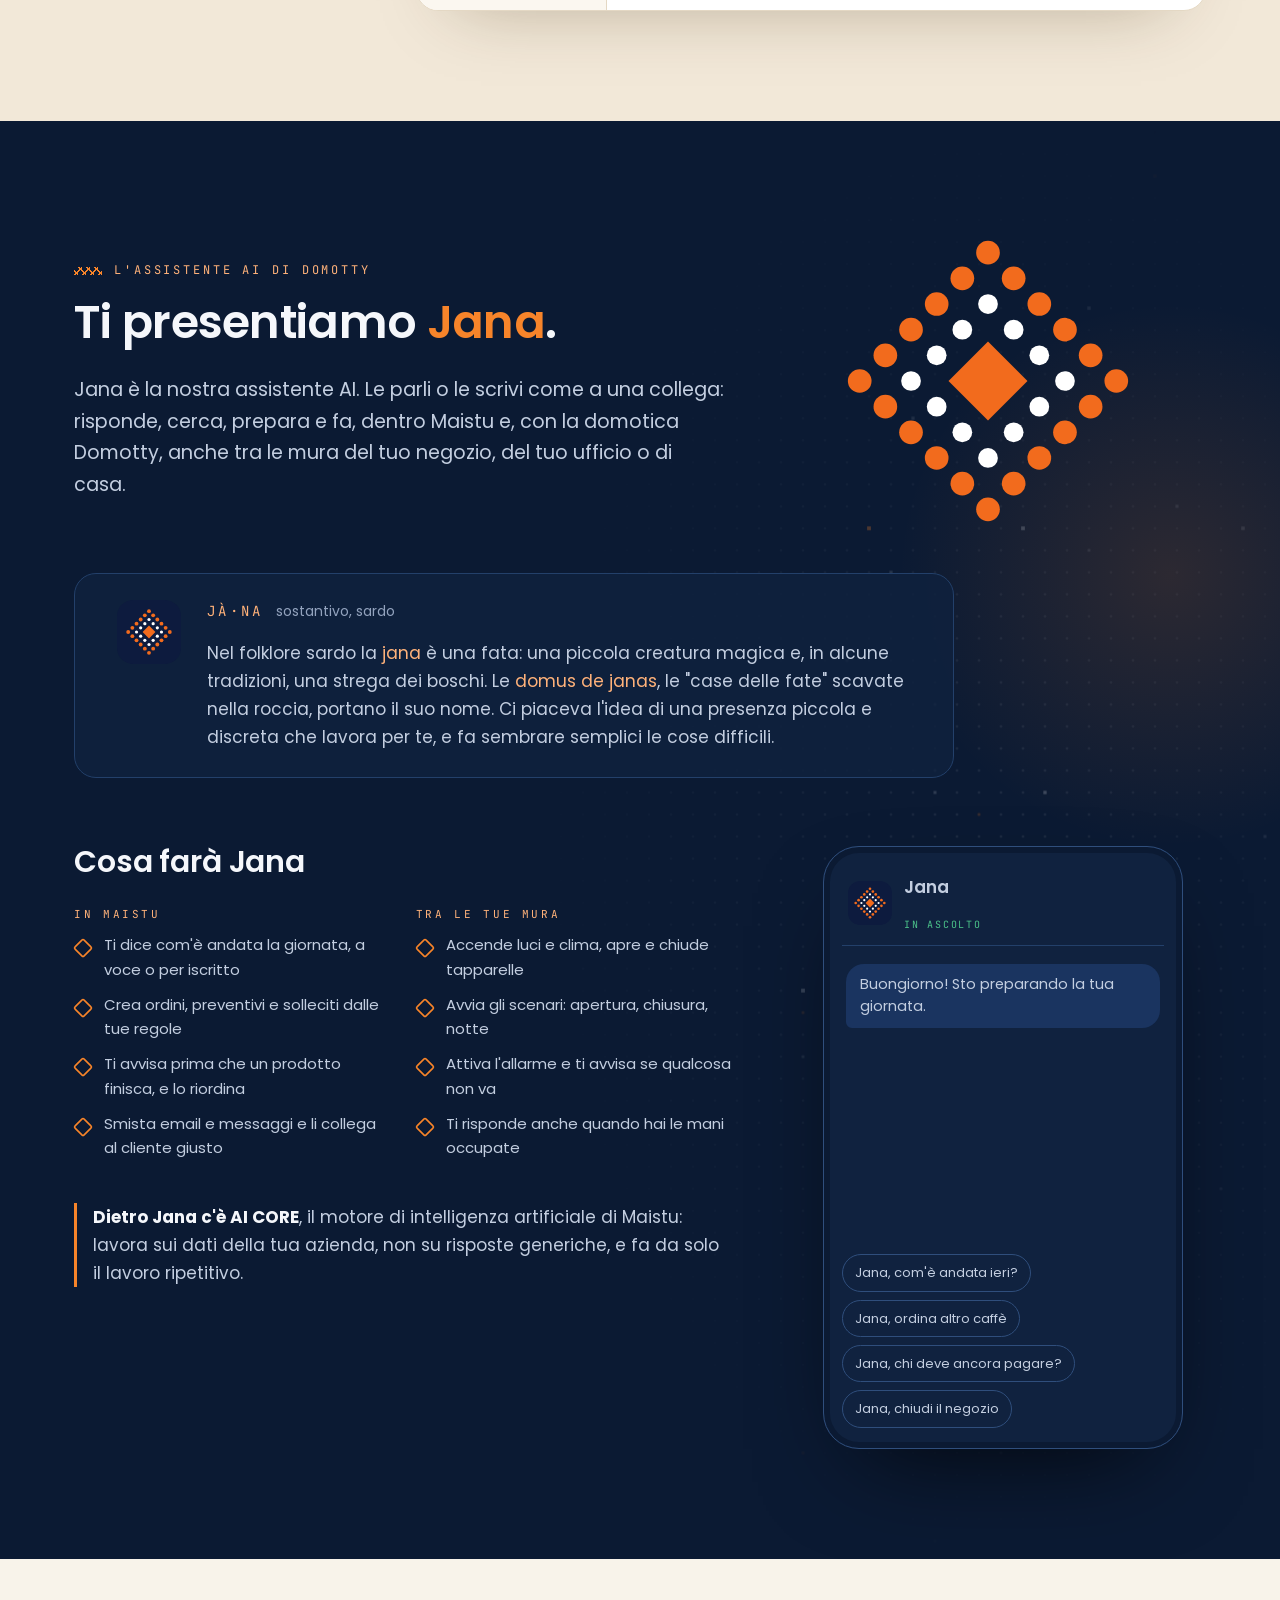
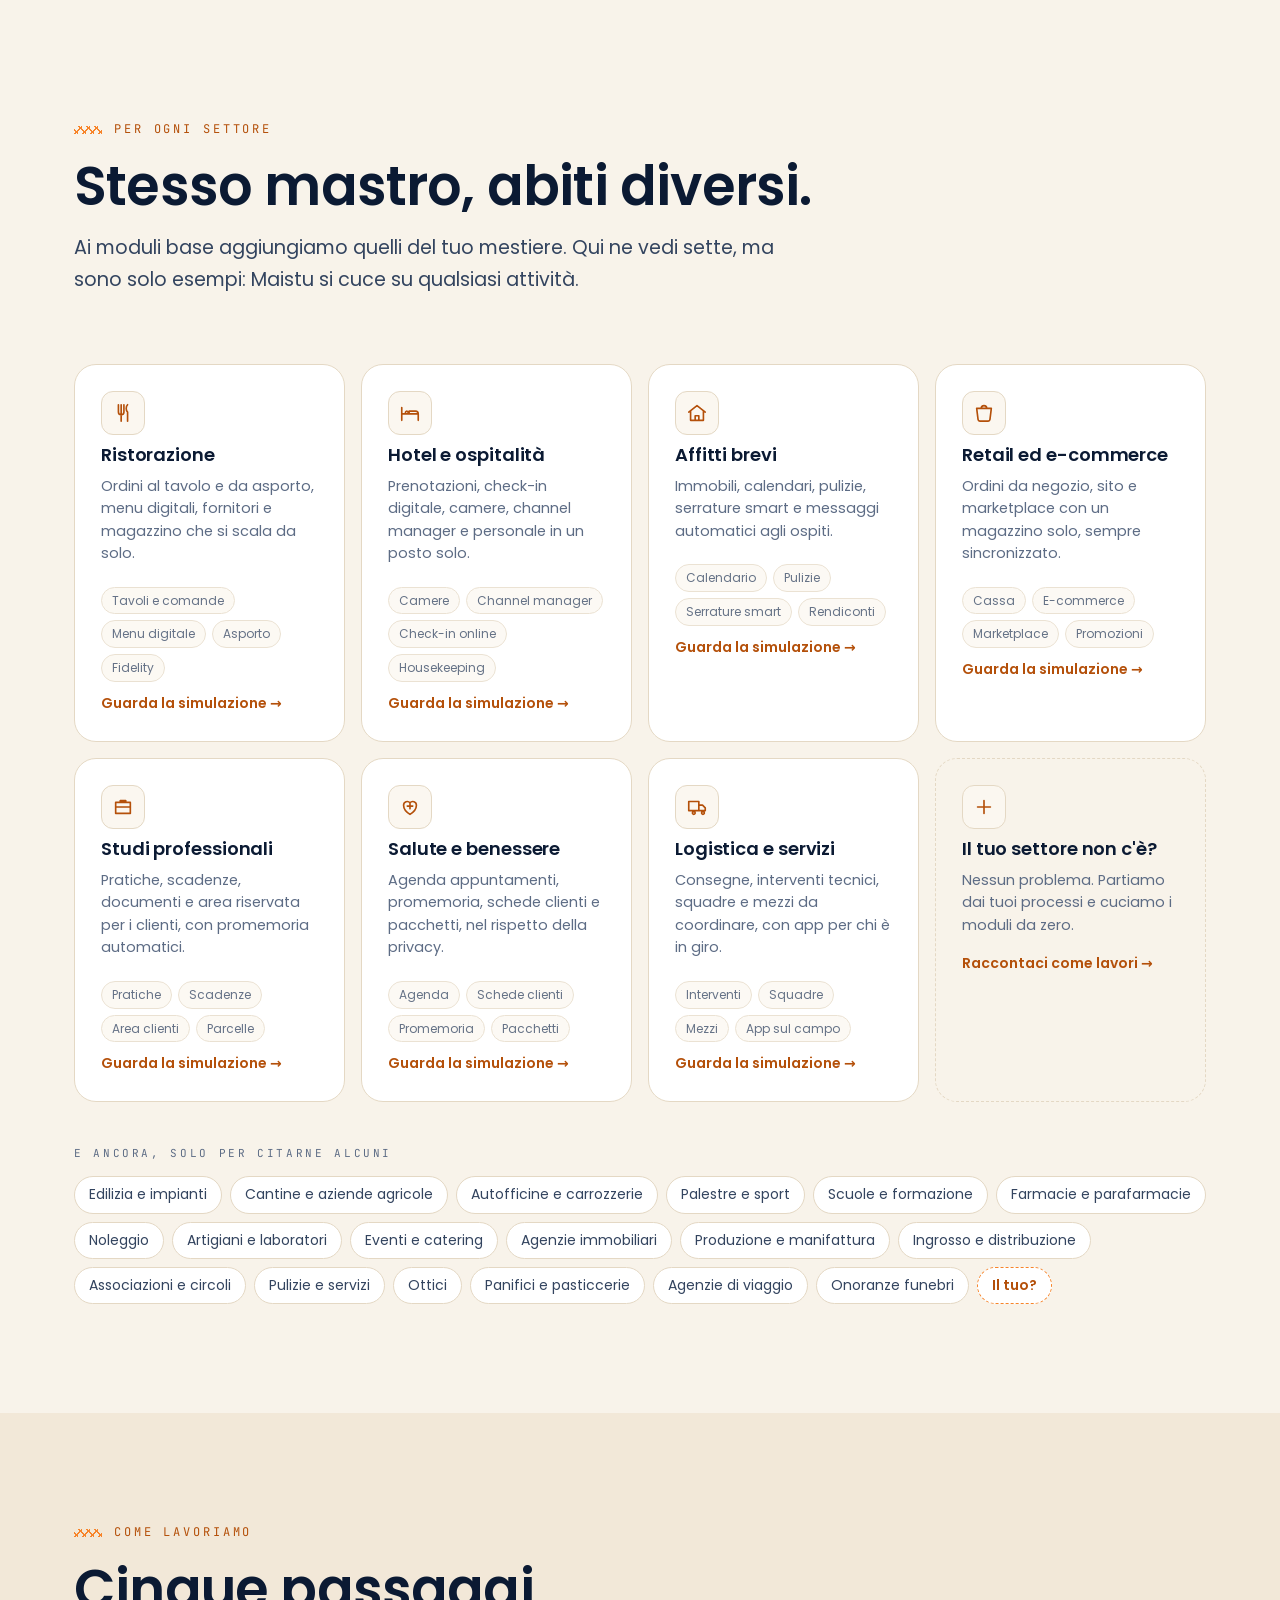
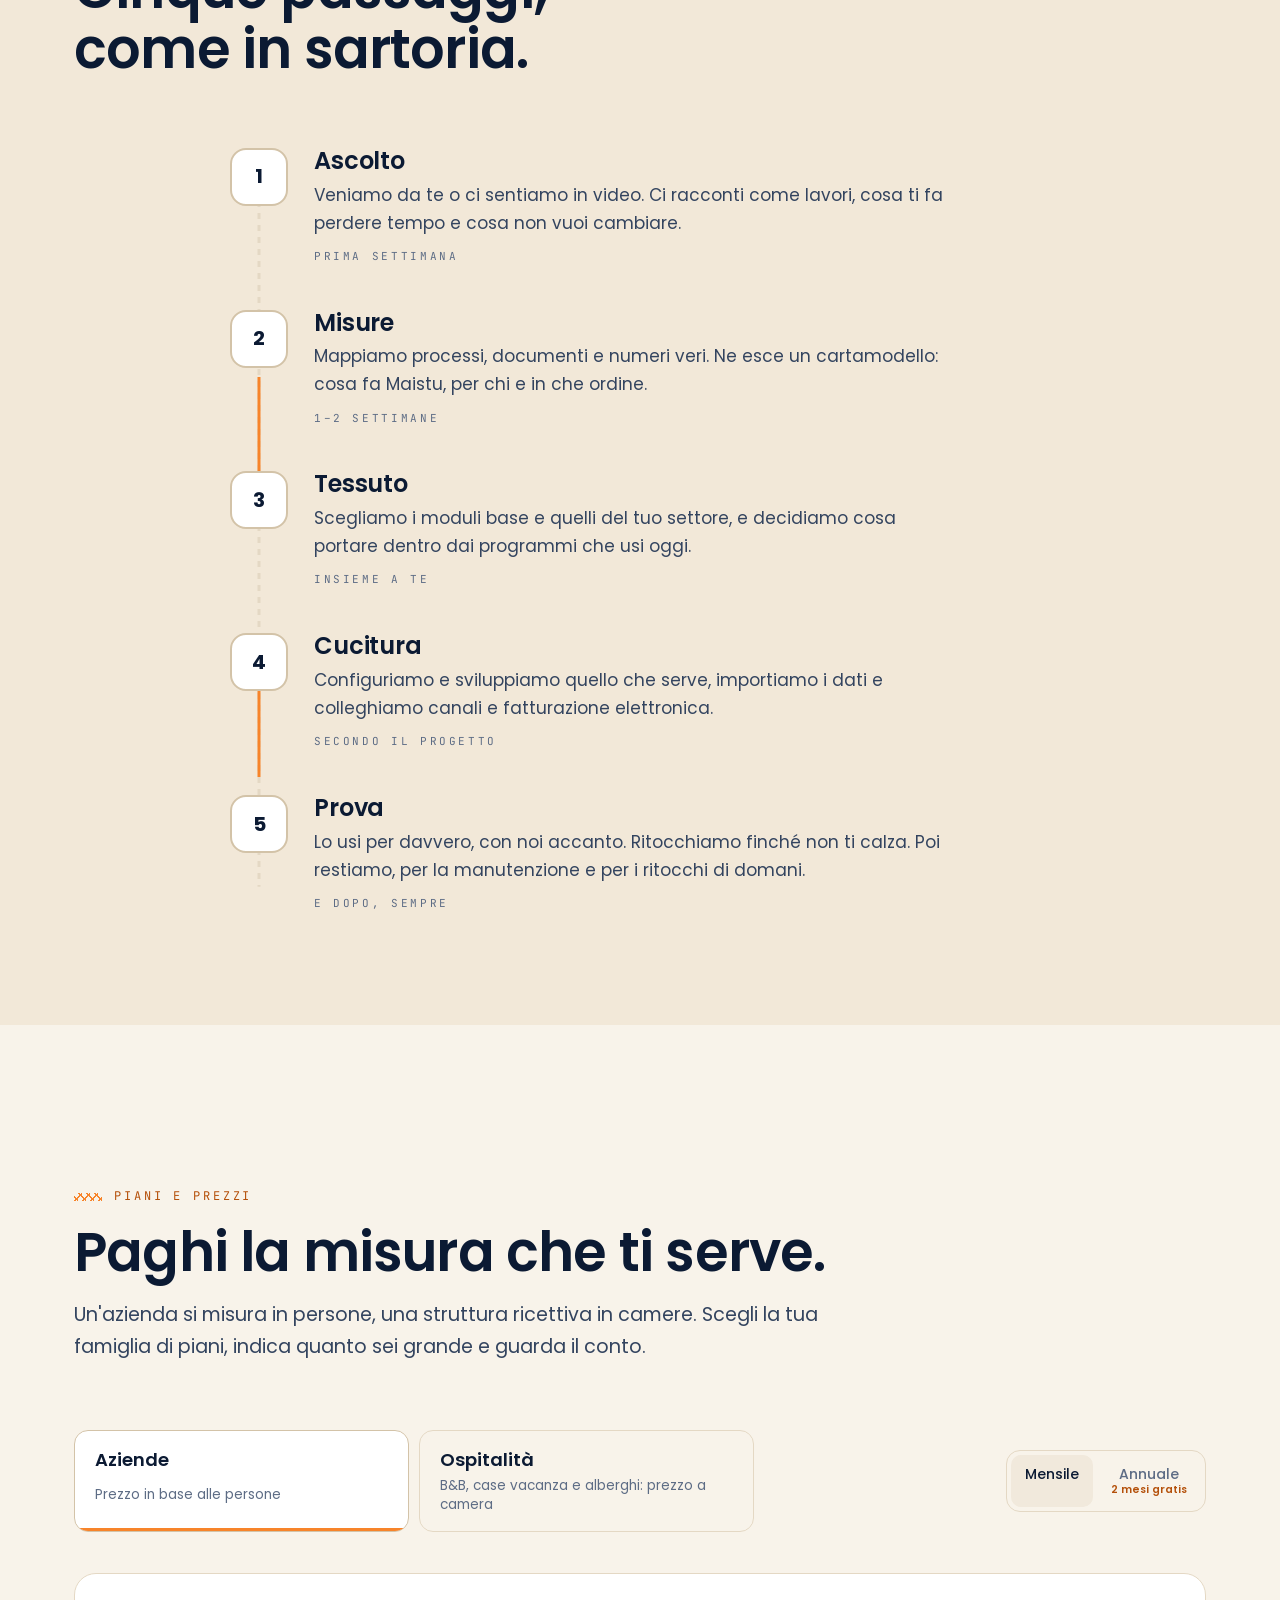
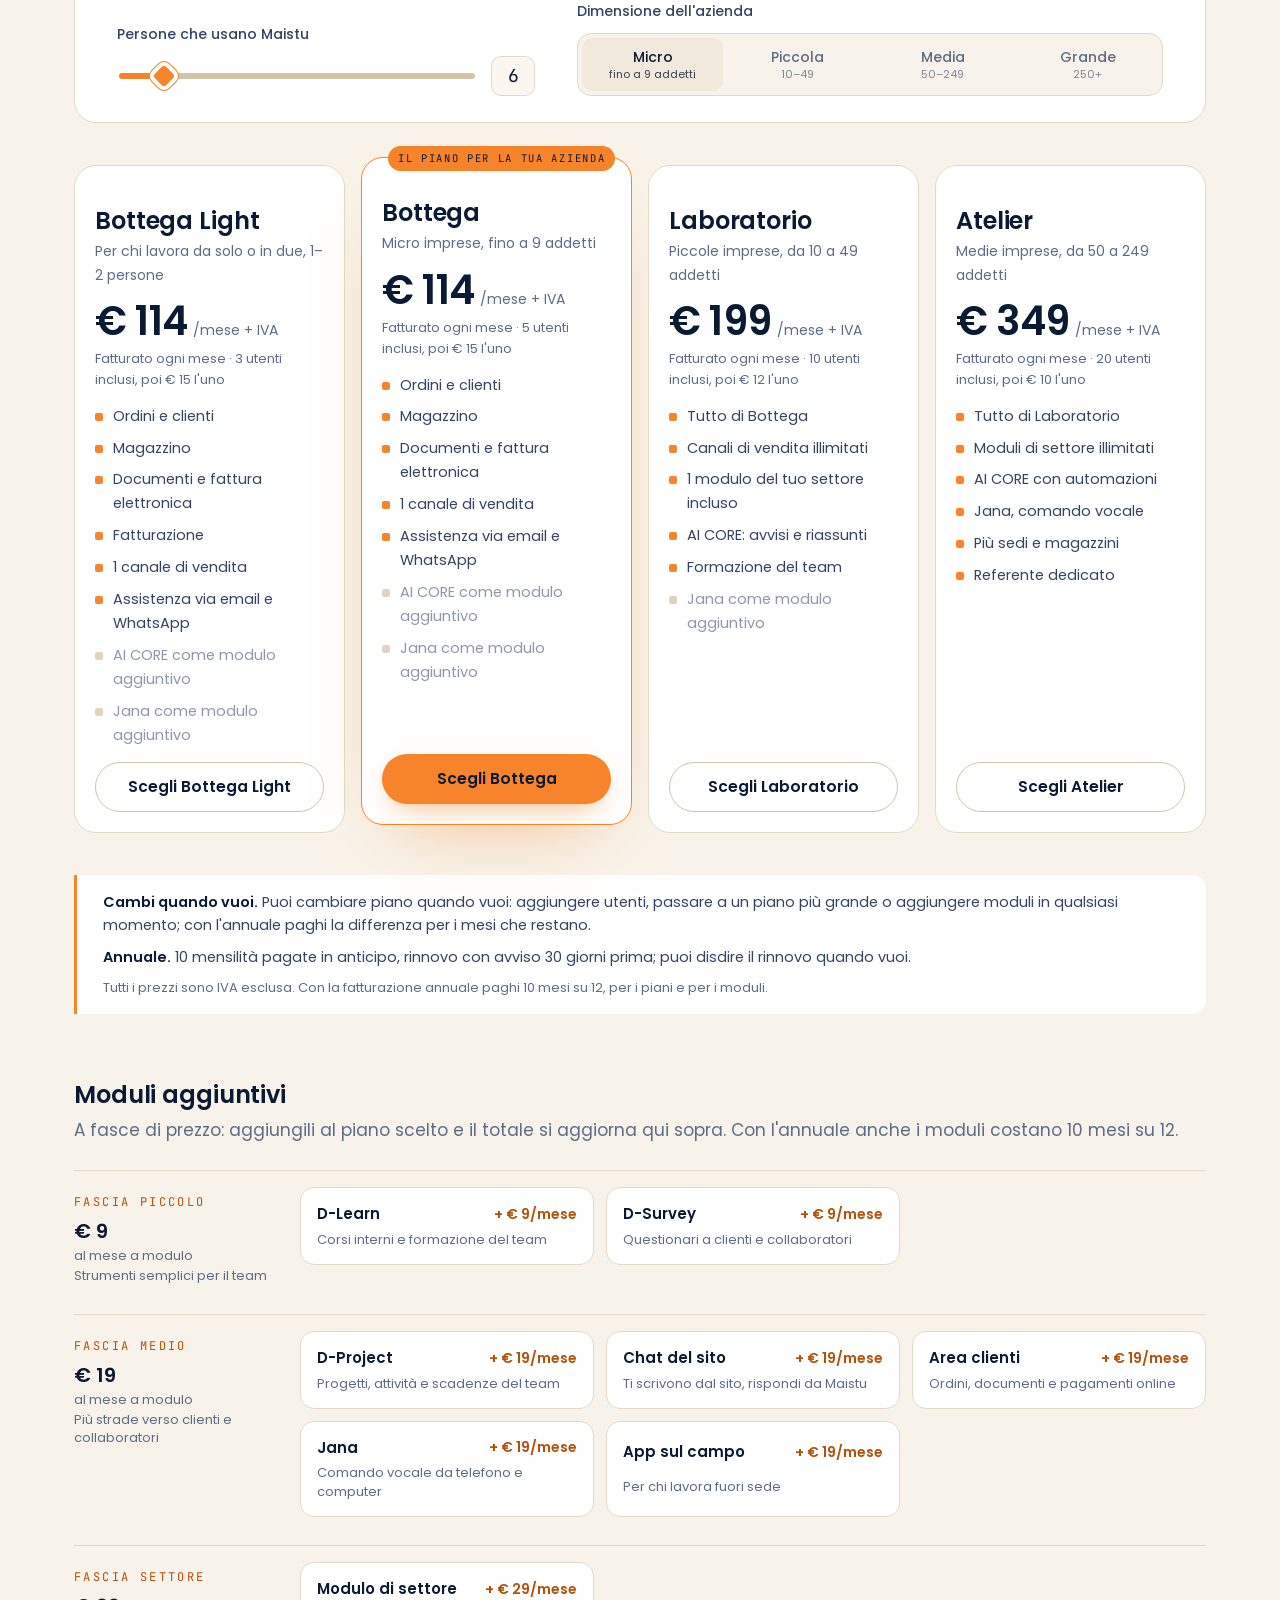
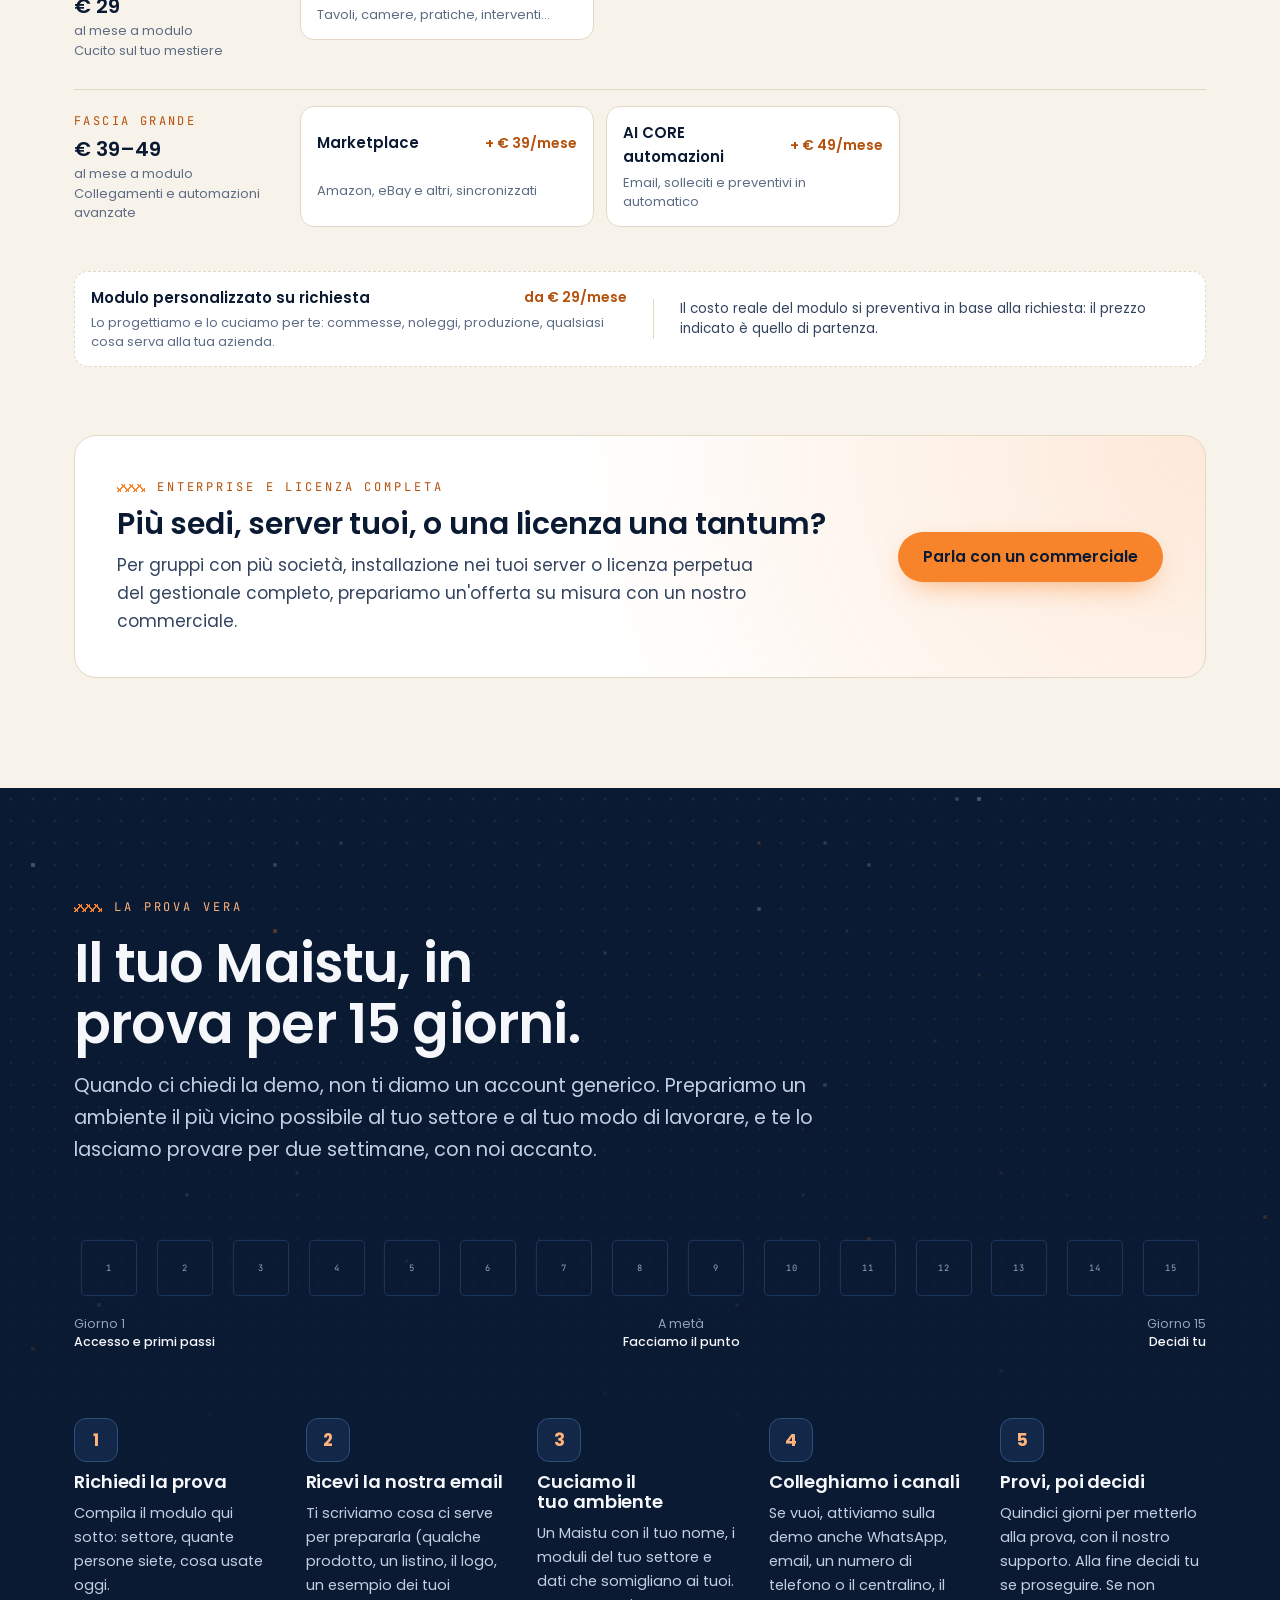
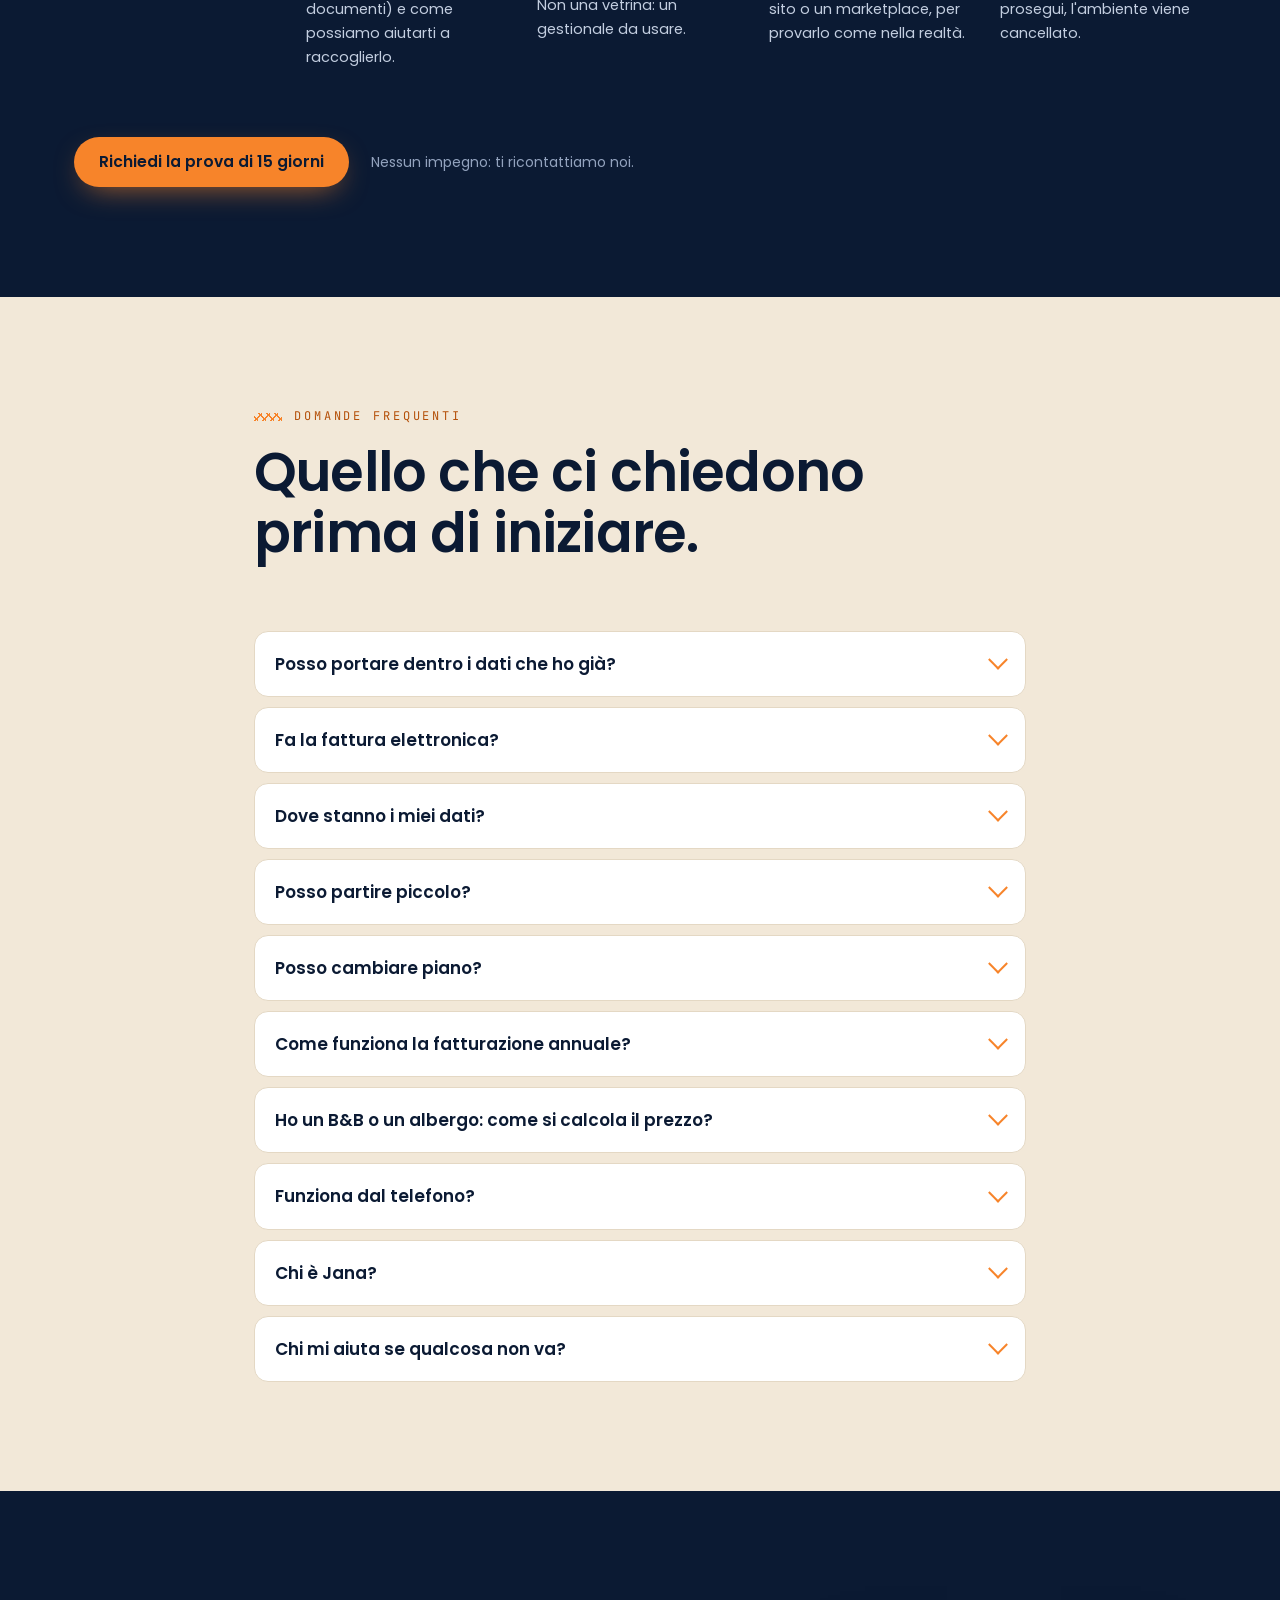
==== commit c783a293: "Listino di novembre: famiglie Aziende e Ospitalità, moduli a fasce - Linguette «Aziende» / «Ospitali" ====
--- a/index.html
+++ b/index.html
@@ -355,43 +355,91 @@
     <div class="head rv">
       <p class="eyebrow">Piani e prezzi</p>
       <h2>Paghi la misura che ti serve.</h2>
-      <p class="lead">Scegli la dimensione della tua azienda: ti indichiamo il piano giusto. Poi indica quante persone lo useranno e guarda il conto.</p>
+      <p class="lead">Un'azienda si misura in persone, una struttura ricettiva in camere. Scegli la tua famiglia di piani, indica quanto sei grande e guarda il conto.</p>
     </div>
 
     <div class="calc rv" id="calc">
-      <div class="calc-ctl">
+      <div class="calc-top">
+        <div class="fam" role="tablist" aria-label="Famiglia di piani" id="fam">
+          <button type="button" role="tab" id="tab-az" aria-selected="true" aria-controls="pan-az" data-fam="az"><span class="ft">Aziende</span><span class="fd">Prezzo in base alle persone</span></button>
+          <button type="button" role="tab" id="tab-os" aria-selected="false" aria-controls="pan-os" tabindex="-1" data-fam="os"><span class="ft">Ospitalità</span><span class="fd">B&amp;B, case vacanza e alberghi: prezzo a camera</span></button>
+        </div>
         <div class="seg" role="radiogroup" aria-label="Fatturazione" id="billing">
           <button type="button" role="radio" aria-checked="true" data-bill="m">Mensile</button>
           <button type="button" role="radio" aria-checked="false" data-bill="y">Annuale <span class="save">2 mesi gratis</span></button>
         </div>
-        <div class="ctl">
-          <label for="users">Persone che usano Maistu</label>
-          <div class="range-row"><input type="range" id="users" min="1" max="51" value="6"><output id="usersOut" class="mono">6</output></div>
-        </div>
-        <div class="ctl">
-          <span class="ctl-l" id="sizeL">Dimensione dell'azienda</span>
-          <div class="seg seg-4" role="radiogroup" aria-labelledby="sizeL" id="size">
-            <button type="button" role="radio" aria-checked="true" data-size="micro">Micro<small>fino a 9 addetti</small></button>
-            <button type="button" role="radio" aria-checked="false" data-size="piccola">Piccola<small>10–49</small></button>
-            <button type="button" role="radio" aria-checked="false" data-size="media">Media<small>50–249</small></button>
-            <button type="button" role="radio" aria-checked="false" data-size="grande">Grande<small>250+</small></button>
-          </div>
-        </div>
-      </div>
-      <div class="quote" id="quote" hidden>
-        <div><p class="eyebrow">Su quotazione</p><h3 id="quoteT">Per un'azienda della tua dimensione prepariamo un'offerta dedicata.</h3><p>Oltre 50 utenti o 250 addetti servono configurazioni, sedi e assistenza pensate apposta. Un nostro commerciale ti prepara la quotazione.</p></div>
-        <a class="btn btn-or" href="#contatti" data-tipo="Preventivo Enterprise">Richiedi la quotazione</a>
-      </div>
-      <div class="plans" id="plans"></div>
-      <p class="tiny muted plans-note">Prezzi IVA esclusa. Con la fatturazione annuale paghi 10 mesi su 12.</p>
+      </div>
+
+      <!-- Famiglia «Aziende»: piani per numero di addetti e di utenti -->
+      <div class="fam-pan" role="tabpanel" id="pan-az" aria-labelledby="tab-az">
+        <div class="calc-ctl">
+          <div class="ctl">
+            <label for="users">Persone che usano Maistu</label>
+            <div class="range-row"><input type="range" id="users" min="1" max="51" value="6"><output id="usersOut" class="mono" for="users">6</output></div>
+          </div>
+          <div class="ctl">
+            <span class="ctl-l" id="sizeL">Dimensione dell'azienda</span>
+            <div class="seg seg-4" role="radiogroup" aria-labelledby="sizeL" id="size">
+              <button type="button" role="radio" aria-checked="true" data-size="micro">Micro<small>fino a 9 addetti</small></button>
+              <button type="button" role="radio" aria-checked="false" data-size="piccola">Piccola<small>10–49</small></button>
+              <button type="button" role="radio" aria-checked="false" data-size="media">Media<small>50–249</small></button>
+              <button type="button" role="radio" aria-checked="false" data-size="grande">Grande<small>250+</small></button>
+            </div>
+          </div>
+        </div>
+        <div class="quote" id="quote" hidden>
+          <div><p class="eyebrow">Su quotazione</p><h3 id="quoteT">Per un'azienda della tua dimensione prepariamo un'offerta dedicata.</h3><p>Oltre 50 utenti o 250 addetti servono configurazioni, sedi e assistenza pensate apposta. Un nostro commerciale ti prepara la quotazione.</p></div>
+          <a class="btn btn-or" href="#contatti" data-tipo="Preventivo Enterprise">Richiedi la quotazione</a>
+        </div>
+        <div class="plans plans-4" id="plans"></div>
+      </div>
+
+      <!-- Famiglia «Ospitalità»: prezzo per camera o alloggio, con un minimo mensile -->
+      <div class="fam-pan" role="tabpanel" id="pan-os" aria-labelledby="tab-os" hidden>
+        <div class="calc-ctl calc-ctl-os">
+          <div class="ctl">
+            <span class="ctl-l" id="hTypeL">La tua struttura</span>
+            <div class="seg seg-2" role="radiogroup" aria-labelledby="hTypeL" id="hType">
+              <button type="button" role="radio" aria-checked="true" data-h="bb">B&amp;B e case vacanza<small>a alloggio</small></button>
+              <button type="button" role="radio" aria-checked="false" data-h="hotel">Alberghi<small>a camera</small></button>
+            </div>
+          </div>
+          <div class="ctl">
+            <label for="units" id="unitsL">Quante camere o alloggi</label>
+            <div class="range-row"><input type="range" id="units" min="1" max="120" value="10"><output id="unitsOut" class="mono" for="units">10</output></div>
+          </div>
+          <div class="ctl">
+            <label for="hUsers">Persone che usano Maistu</label>
+            <div class="range-row"><input type="range" id="hUsers" min="1" max="30" value="3"><output id="hUsersOut" class="mono" for="hUsers">3</output></div>
+          </div>
+        </div>
+        <div class="hosp">
+          <div class="plans plans-2" id="hPlans"></div>
+          <aside class="hosp-inc" aria-labelledby="hIncT">
+            <p class="eyebrow" id="hIncT">Sempre incluso</p>
+            <ul id="hInc"></ul>
+          </aside>
+        </div>
+        <div class="hosp-ex">
+          <p class="ctl-l" id="hExL">Qualche esempio, al mese (IVA esclusa)</p>
+          <div class="hosp-ex-list" id="hEx" role="group" aria-labelledby="hExL"></div>
+        </div>
+      </div>
+
+      <div class="plans-rules">
+        <p><b>Cambi quando vuoi.</b> Puoi cambiare piano quando vuoi: aggiungere utenti, passare a un piano più grande o aggiungere moduli in qualsiasi momento; con l'annuale paghi la differenza per i mesi che restano.</p>
+        <!-- DA CONFERMARE CON IL LEGALE: i giorni di preavviso del rinnovo vengono da PRICING.rinnovoAvvisoGiorni in site.js (oggi 30). -->
+        <p><b>Annuale.</b> 10 mensilità pagate in anticipo, rinnovo con avviso <span data-pr="avviso">30</span> giorni prima; puoi disdire il rinnovo quando vuoi.</p>
+        <p class="tiny muted">Tutti i prezzi sono IVA esclusa. Con la fatturazione annuale paghi 10 mesi su 12, per i piani e per i moduli.</p>
+      </div>
     </div>
 
     <div class="addons rv">
       <div class="addons-head">
         <h3>Moduli aggiuntivi</h3>
-        <p class="muted">Aggiungili al piano scelto: il totale si aggiorna qui sopra. Questi sono i più richiesti, gli altri li costruiamo su misura.</p>
-      </div>
-      <div class="addon-list" id="addons"></div>
+        <p class="muted">A fasce di prezzo: aggiungili al piano scelto e il totale si aggiorna qui sopra. Con l'annuale anche i moduli costano 10 mesi su 12.</p>
+      </div>
+      <div class="tiers" id="addons"></div>
     </div>
 
     <div class="enterprise rv">
@@ -438,6 +486,10 @@
       <details><summary>Fa la fattura elettronica?</summary><p>Sì. Maistu emette fatture elettroniche e note di credito, le invia allo SDI e ne segue lo stato. Puoi anche condividerle con il tuo commercialista.</p></details>
       <details><summary>Dove stanno i miei dati?</summary><p>Nella versione cloud, su server in Unione Europea, con backup giornalieri. Con la licenza completa puoi installarlo anche nei tuoi server.</p></details>
       <details><summary>Posso partire piccolo?</summary><p>Certo. Molti clienti partono con ordini e magazzino e aggiungono documenti, canali o Jana nei mesi successivi.</p></details>
+      <details><summary>Posso cambiare piano?</summary><p>Puoi cambiare piano quando vuoi: aggiungere utenti, passare a un piano più grande o aggiungere moduli in qualsiasi momento; con l'annuale paghi la differenza per i mesi che restano.</p></details>
+      <!-- DA CONFERMARE CON IL LEGALE: giorni di preavviso del rinnovo, da PRICING.rinnovoAvvisoGiorni in site.js. -->
+      <details><summary>Come funziona la fatturazione annuale?</summary><p>Annuale: 10 mensilità pagate in anticipo, rinnovo con avviso <span data-pr="avviso">30</span> giorni prima; puoi disdire il rinnovo quando vuoi. Vale per il piano e per i moduli aggiuntivi: in pratica due mesi sono gratis.</p></details>
+      <details><summary>Ho un B&amp;B o un albergo: come si calcola il prezzo?</summary><p>Con i piani Ospitalità paghi per camera o alloggio: <span data-pr="osp-bb">€ 6 al mese per alloggio per B&amp;B e case vacanza (minimo € 39)</span>, <span data-pr="osp-hotel">€ 4 al mese per camera per gli alberghi (minimo € 99)</span>, IVA esclusa. Sono compresi il gestionale, il modulo ospitalità con planning e check-in online, gli adempimenti, i messaggi agli ospiti e il sito con la prenotazione online.</p></details>
       <details><summary>Funziona dal telefono?</summary><p>Sì, da browser su computer, tablet e telefono. Per chi lavora fuori sede c'è anche l'app con le funzioni che servono in giro.</p></details>
       <details><summary>Chi è Jana?</summary><p>È l'assistente AI di Domotty. In Maistu risponde alle tue domande e svolge compiti al posto tuo, a voce o per iscritto. Con la domotica Domotty comanda anche luci, clima, scenari e sicurezza. Il nome viene dal sardo: la <em>jana</em> è la fata del folklore isolano.</p></details>
       <details><summary>Chi mi aiuta se qualcosa non va?</summary><p>Il team Domotty, da San Sperate. Al telefono, su WhatsApp o per email, con persone che conoscono il tuo progetto.</p></details>
--- a/assets/css/site.css
+++ b/assets/css/site.css
@@ -218,8 +218,10 @@
 
 /* ---------- visione ---------- */
 .vision{position:relative;overflow:hidden;padding-block:calc(var(--s5) * 1.3)}
-.loom{position:absolute;inset:0;display:grid;justify-content:end;align-content:center;gap:12px;padding-right:4vw;opacity:.85;pointer-events:none;
-  -webkit-mask-image:linear-gradient(90deg,transparent 30%,#000 62%,#000 92%,transparent);mask-image:linear-gradient(90deg,transparent 30%,#000 62%,#000 92%,transparent)}
+.loom{position:absolute;left:0;right:0;top:0;height:100%;display:grid;justify-content:start;align-content:center;gap:12px;overflow:hidden;pointer-events:none;
+  --tEnd:60%;
+  -webkit-mask-image:linear-gradient(90deg,transparent 0%,rgba(0,0,0,.08) 6%,rgba(0,0,0,.28) calc(var(--tEnd) * .6),rgba(0,0,0,.6) calc(var(--tEnd) - 4%),#000 calc(var(--tEnd) + 4%),#000 calc(var(--tEnd) + 14%),rgba(0,0,0,.4) calc(var(--tEnd) + (100% - var(--tEnd)) * .7),transparent 100%);
+  mask-image:linear-gradient(90deg,transparent 0%,rgba(0,0,0,.08) 6%,rgba(0,0,0,.28) calc(var(--tEnd) * .6),rgba(0,0,0,.6) calc(var(--tEnd) - 4%),#000 calc(var(--tEnd) + 4%),#000 calc(var(--tEnd) + 14%),rgba(0,0,0,.4) calc(var(--tEnd) + (100% - var(--tEnd)) * .7),transparent 100%)}
 .loom i{width:8px;height:8px;border-radius:2px;background:var(--dot-off);transition:background .5s,transform .5s cubic-bezier(.3,1.7,.5,1);transform:scale(.7)}
 .loom i.on{transform:none}
 .loom i.on.o{background:rgba(247,132,42,.55)}
@@ -448,7 +450,7 @@
 /* ---------- prezzi ---------- */
 .placeholder-note{color:var(--or-tx);font-size:11px;border:1px dashed var(--or);border-radius:8px;padding:6px 10px;justify-self:start}
 .calc{display:grid;gap:var(--s3)}
-.calc-ctl{display:grid;grid-template-columns:auto minmax(0,1fr) minmax(0,1.4fr);gap:var(--s3);align-items:end;background:var(--sf1);border:1px solid var(--b1);border-radius:var(--r-l);padding:var(--s2) var(--s3)}
+.calc-ctl{display:grid;grid-template-columns:minmax(0,1fr) minmax(0,1.4fr);gap:var(--s3);align-items:end;background:var(--sf1);border:1px solid var(--b1);border-radius:var(--r-l);padding:var(--s2) var(--s3)}
 .ctl{display:grid;gap:10px;min-width:0}
 .ctl label,.ctl-l{font-size:14px;color:var(--t2);font-weight:500}
 .range-row{display:flex;align-items:center;gap:14px}
@@ -464,7 +466,7 @@
 .seg .save{font-size:10.5px;color:var(--or-tx);font-weight:600}
 .seg-4{display:grid;grid-template-columns:repeat(4,minmax(0,1fr))}
 .plans{display:grid;grid-template-columns:repeat(3,minmax(0,1fr));gap:var(--s2);align-items:stretch}
-.plan{position:relative;background:var(--sf1);border:1px solid var(--b1);border-radius:var(--r-l);padding:var(--s3) var(--s2) var(--s2);display:grid;gap:14px;grid-template-rows:auto auto auto 1fr auto;transition:transform .4s cubic-bezier(.2,.8,.2,1),border-color .3s,box-shadow .3s}
+.plan{position:relative;background:var(--sf1);border:1px solid var(--b1);border-radius:var(--r-l);padding:var(--s3) var(--s2) var(--s2);display:grid;gap:14px;grid-template-rows:auto auto auto auto 1fr auto;transition:transform .4s cubic-bezier(.2,.8,.2,1),border-color .3s,box-shadow .3s}
 .plan.reco{border-color:var(--or);box-shadow:0 30px 80px -40px rgba(247,132,42,.55);transform:translateY(-8px)}
 .plan .badge{position:absolute;top:-12px;left:var(--s2);background:var(--or);color:var(--on-or);font-family:var(--mono);font-size:10.5px;letter-spacing:.16em;text-transform:uppercase;padding:4px 10px;border-radius:999px;opacity:0;transform:translateY(6px);transition:opacity .3s,transform .3s}
 .plan.reco .badge{opacity:1;transform:none}
@@ -609,12 +611,59 @@
 .quote{display:grid;grid-template-columns:minmax(0,1fr) auto;gap:var(--s2);align-items:center;padding:var(--s2) var(--s3);border-radius:var(--r-l);border:1px solid var(--or);background:radial-gradient(circle at 100% 0,color-mix(in srgb,var(--or) 22%,transparent),transparent 60%),var(--sf1);animation:fadeUp .5s both}
 .quote h3{font-size:clamp(20px,2.2vw,26px);margin-block:8px}
 .quote p:not(.eyebrow){color:var(--t2);max-width:62ch}
+.quote[hidden]{display:none}
 .plans.dim .plan{opacity:.42;filter:saturate(.6)}
 .plans-note{margin-top:-10px}
 .addon-custom{grid-column:1 / -1;grid-template-columns:minmax(0,1fr) minmax(0,1fr);gap:var(--s2);align-items:center;border-style:dashed}
 .ac-l{display:grid;grid-template-columns:minmax(0,1fr) auto;gap:4px 14px}
 .ac-l .ad{grid-column:1 / -1}
 .ac-r{font-size:13.5px;color:var(--t2);line-height:1.5;padding-left:var(--s2);border-left:1px solid var(--b1)}
+/* famiglie di piani: Aziende e Ospitalità */
+.calc-top{display:flex;flex-wrap:wrap;align-items:center;justify-content:space-between;gap:var(--s1) var(--s2)}
+.fam{display:grid;grid-template-columns:repeat(2,minmax(0,1fr));gap:10px;flex:1 1 520px;max-width:680px}
+.fam button{position:relative;overflow:hidden;text-align:left;display:grid;gap:2px;background:transparent;border:1px solid var(--b1);border-radius:var(--r);padding:14px 20px 16px;cursor:pointer;transition:border-color .3s,background .3s}
+.fam button::after{content:"";position:absolute;left:0;right:0;bottom:0;height:3px;background:var(--or);transform:scaleX(0);transform-origin:left;transition:transform .4s cubic-bezier(.2,.8,.2,1)}
+.fam button:hover{border-color:var(--b2)}
+.fam button[aria-selected="true"]{background:var(--sf1);border-color:var(--b2)}
+.fam button[aria-selected="true"]::after{transform:none}
+.fam .ft{font-weight:600;font-size:18px}
+.fam .fd{font-size:13.5px;color:var(--t3);line-height:1.4}
+.fam-pan{display:grid;gap:var(--s3)}
+.fam-pan[hidden]{display:none}
+.fam-pan > *{animation:fadeUp .45s cubic-bezier(.2,.8,.2,1) both}
+.calc-ctl-os{grid-template-columns:auto minmax(0,1fr) minmax(0,1fr)}
+.seg-2{display:grid;grid-template-columns:repeat(2,minmax(0,1fr))}
+.plans-4{grid-template-columns:repeat(4,minmax(0,1fr));gap:var(--s1)}
+.plans-4 .plan{padding:var(--s3) 20px 20px}
+.plans-4 .price .n{font-size:40px}
+.plans-2{grid-template-columns:repeat(2,minmax(0,1fr))}
+.plan li b{color:var(--fg);font-weight:600}
+.plan li.calc-line{font-variant-numeric:tabular-nums;color:var(--t3);font-size:13.5px}
+.plan li.calc-line::before{background:transparent;border:1.5px solid var(--or)}
+.hosp{display:grid;grid-template-columns:minmax(0,2fr) minmax(0,1fr);gap:var(--s2);align-items:stretch}
+.hosp-inc{background:var(--sf2);border:1px solid var(--b1);border-radius:var(--r-l);padding:var(--s2);display:grid;gap:14px;align-content:start}
+.hosp-inc ul{list-style:none;margin:0;padding:0;display:grid;gap:9px;font-size:14px;color:var(--t2);line-height:1.5}
+.hosp-inc li{display:flex;gap:10px}
+.hosp-inc li::before{content:"";flex:none;width:8px;height:8px;margin-top:7px;border-radius:2px;background:var(--or)}
+.hosp-ex{display:grid;gap:10px}
+.hosp-ex-list{display:grid;grid-template-columns:repeat(4,minmax(0,1fr));gap:10px}
+.ex{display:grid;grid-template-columns:minmax(0,1fr) auto;gap:0 10px;align-items:baseline;text-align:left;background:var(--sf1);border:1px dashed var(--b2);border-radius:var(--r);padding:12px 14px;cursor:pointer;font-size:14px;color:var(--t2);transition:border-color .25s}
+.ex:hover{border-color:var(--or)}
+.ex b{font-variant-numeric:tabular-nums;color:var(--or-tx);font-size:16px}
+.ex small{grid-column:1 / -1;font-size:12px;color:var(--t3)}
+.plans-rules{display:grid;gap:8px;padding:var(--s1) var(--s2);border-left:3px solid var(--or);background:var(--sf1);border-radius:0 var(--r) var(--r) 0;font-size:14.5px;color:var(--t2)}
+.plans-rules p + p{margin-top:0}
+.plans-rules b{color:var(--fg);font-weight:600}
+/* moduli a fasce: fascia → moduli */
+.tiers{display:grid;gap:12px}
+.tier{display:grid;grid-template-columns:200px minmax(0,1fr);gap:var(--s2);align-items:start;padding:var(--s1) 0 var(--s1);border-top:1px solid var(--b1)}
+.tier-h{display:grid;gap:2px;padding-top:6px}
+.tier-n{font-family:var(--mono);font-size:12px;letter-spacing:.2em;text-transform:uppercase;color:var(--or-tx)}
+.tier-p{font-weight:600;font-size:20px;font-variant-numeric:tabular-nums}
+.tier-p small{display:block;font-size:13px;font-weight:400;color:var(--t3);line-height:1.3}
+.tier-d{font-size:13px;color:var(--t3);line-height:1.45}
+.tier-mods{display:grid;grid-template-columns:repeat(3,minmax(0,1fr));gap:12px}
+.tiers .addon-custom{margin-top:var(--s1)}
 
 /* ---------- prova 15 giorni ---------- */
 .prova{padding-block:var(--s5)}
@@ -643,8 +692,15 @@
   .manifesto{grid-template-columns:repeat(2,minmax(0,1fr))}
   .sect-grid{grid-template-columns:repeat(2,minmax(0,1fr))}
   .calc-ctl{grid-template-columns:1fr 1fr}
-  .calc-ctl .seg:first-child{grid-column:1 / -1;justify-self:start}
+  .calc-ctl-os .ctl:first-child{grid-column:1 / -1}
   .addon-list{grid-template-columns:repeat(2,minmax(0,1fr))}
+  .plans-4{grid-template-columns:repeat(2,minmax(0,1fr));gap:var(--s2)}
+  .plans-4 .plan.reco{transform:none}
+  .hosp{grid-template-columns:minmax(0,1fr)}
+  .hosp-ex-list{grid-template-columns:repeat(2,minmax(0,1fr))}
+  .tier{grid-template-columns:minmax(0,1fr);gap:10px}
+  .tier-h{grid-template-columns:auto auto minmax(0,1fr);align-items:baseline;column-gap:14px}
+  .tier-mods{grid-template-columns:repeat(2,minmax(0,1fr))}
 }
 @media (max-width: 900px){
   :root{--nav-h:60px}
@@ -713,7 +769,20 @@
   .sectors{grid-template-columns:1fr 1fr}
   .contact-list li{grid-template-columns:minmax(0,1fr);gap:0}
   .form{padding:var(--s2)}
-  .price .n{font-size:38px}
+  .price .n,.plans-4 .price .n{font-size:38px}
+  .calc-top{display:grid;grid-template-columns:minmax(0,1fr)}
+  .fam{max-width:none}
+  .fam button{padding:12px 14px 14px}
+  .fam .ft{font-size:16.5px}
+  .fam .fd{font-size:12.5px}
+  #billing{display:grid;grid-template-columns:repeat(2,minmax(0,1fr))}
+  .calc-ctl-os{grid-template-columns:minmax(0,1fr)}
+  .plans-rules{padding:var(--s1)}
+  .tier-h{grid-template-columns:auto minmax(0,1fr)}
+  .tier-d{grid-column:1 / -1}
+  .tier-mods{grid-template-columns:minmax(0,1fr)}
+  .tier-p small{display:inline}
+  .hosp-ex-list{grid-template-columns:minmax(0,1fr)}
   .sect{min-height:0}
 }
 
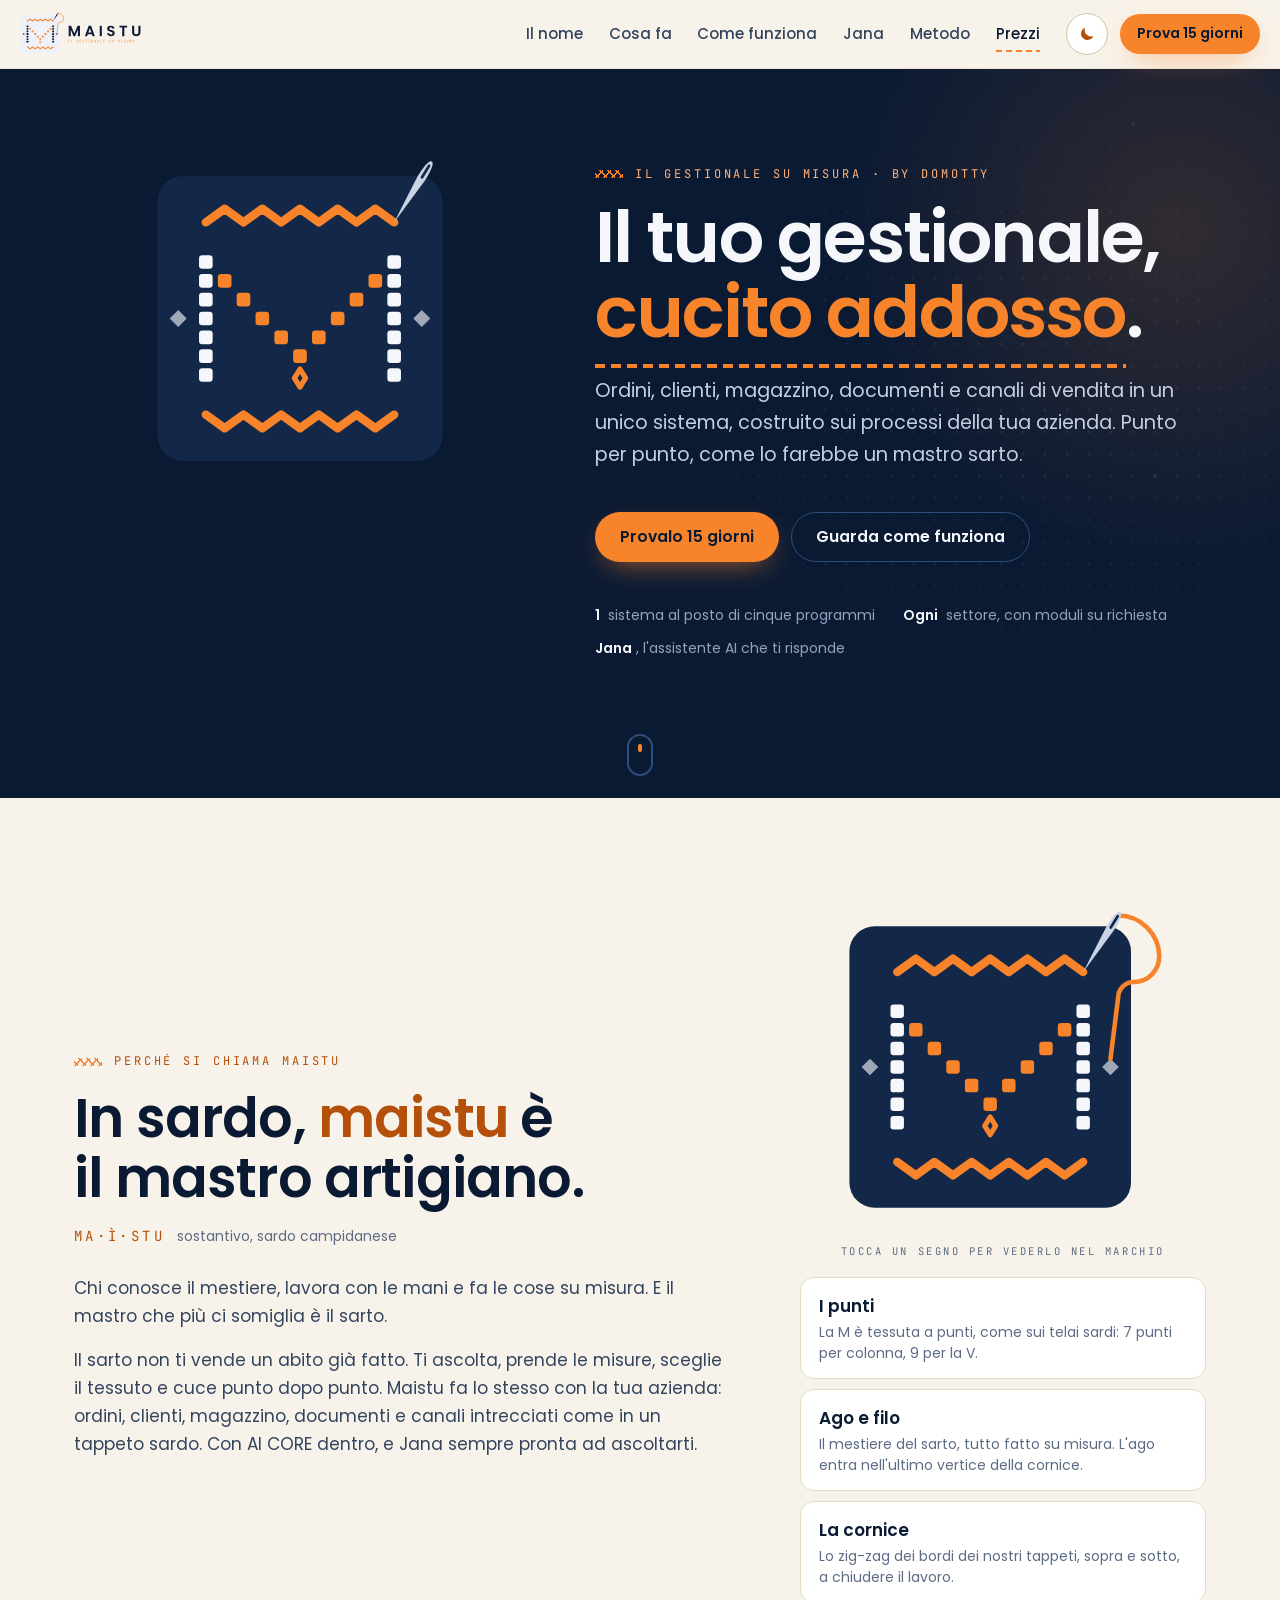
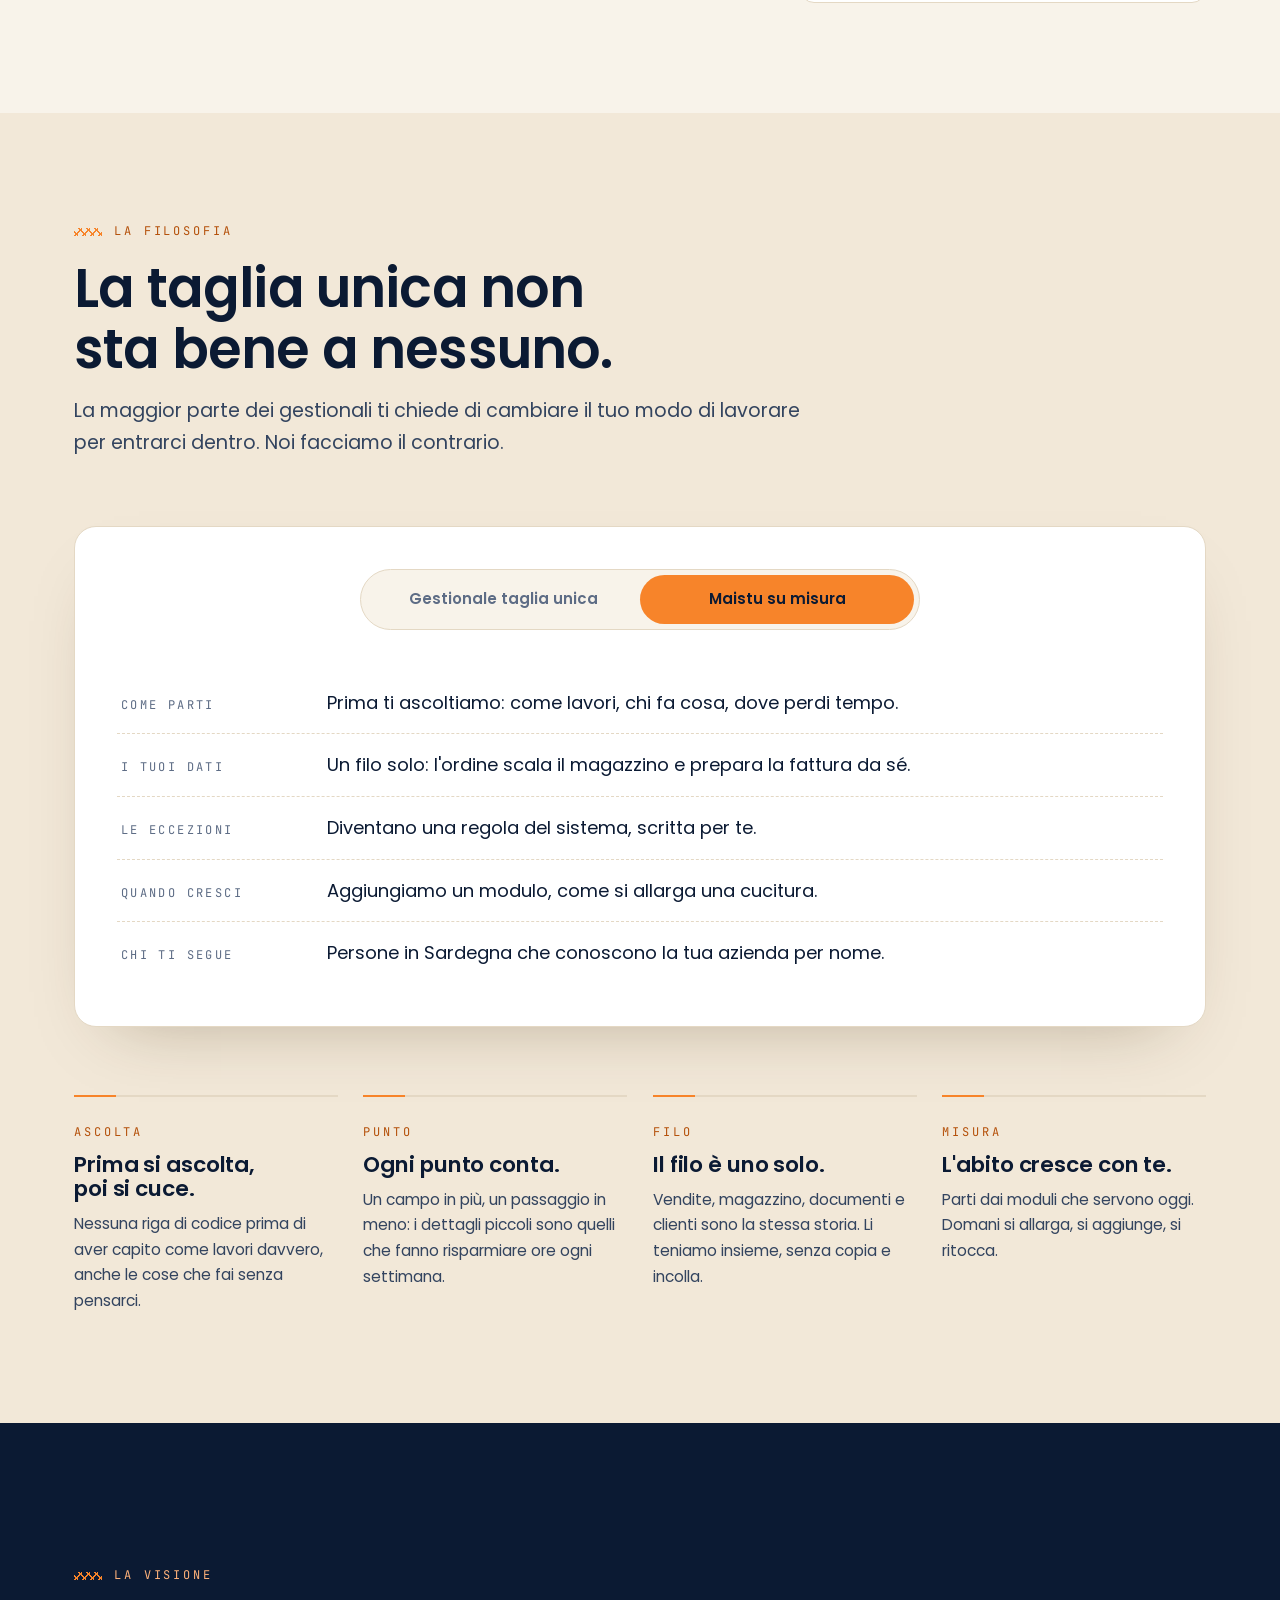
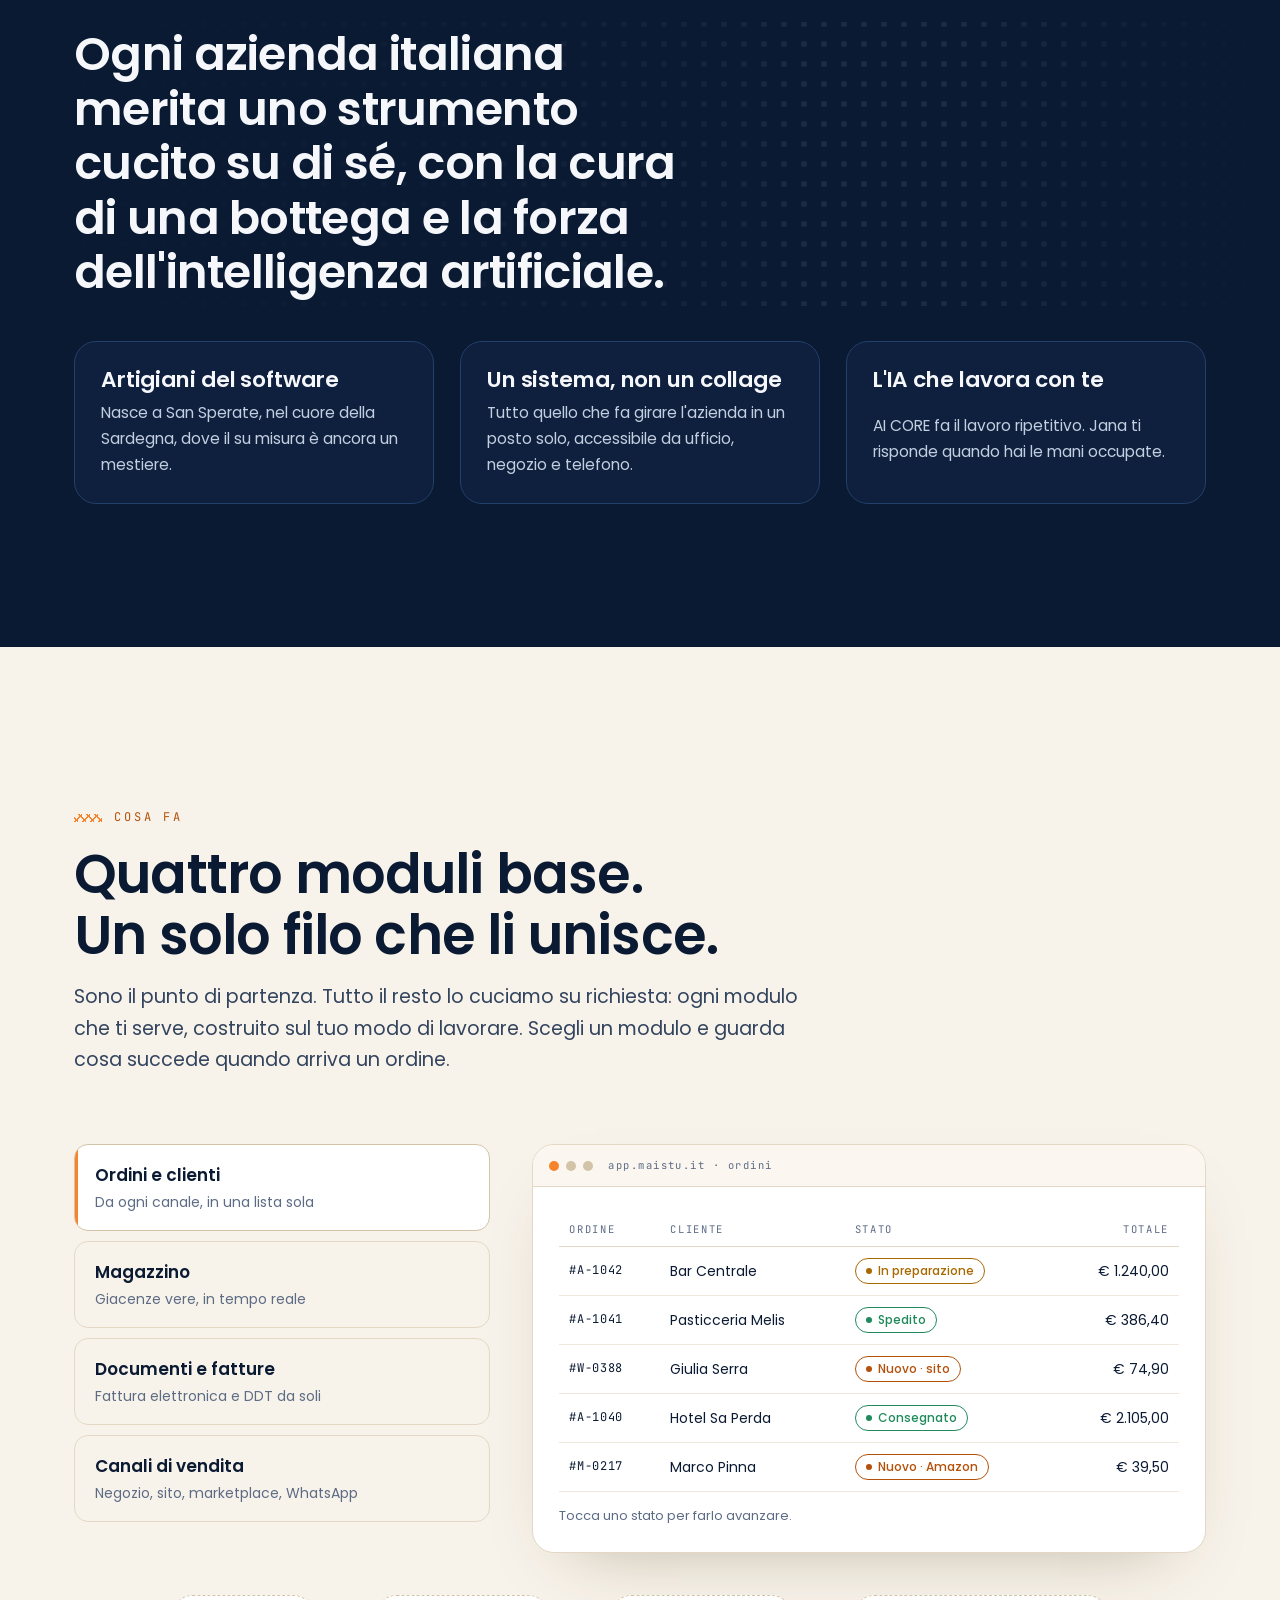
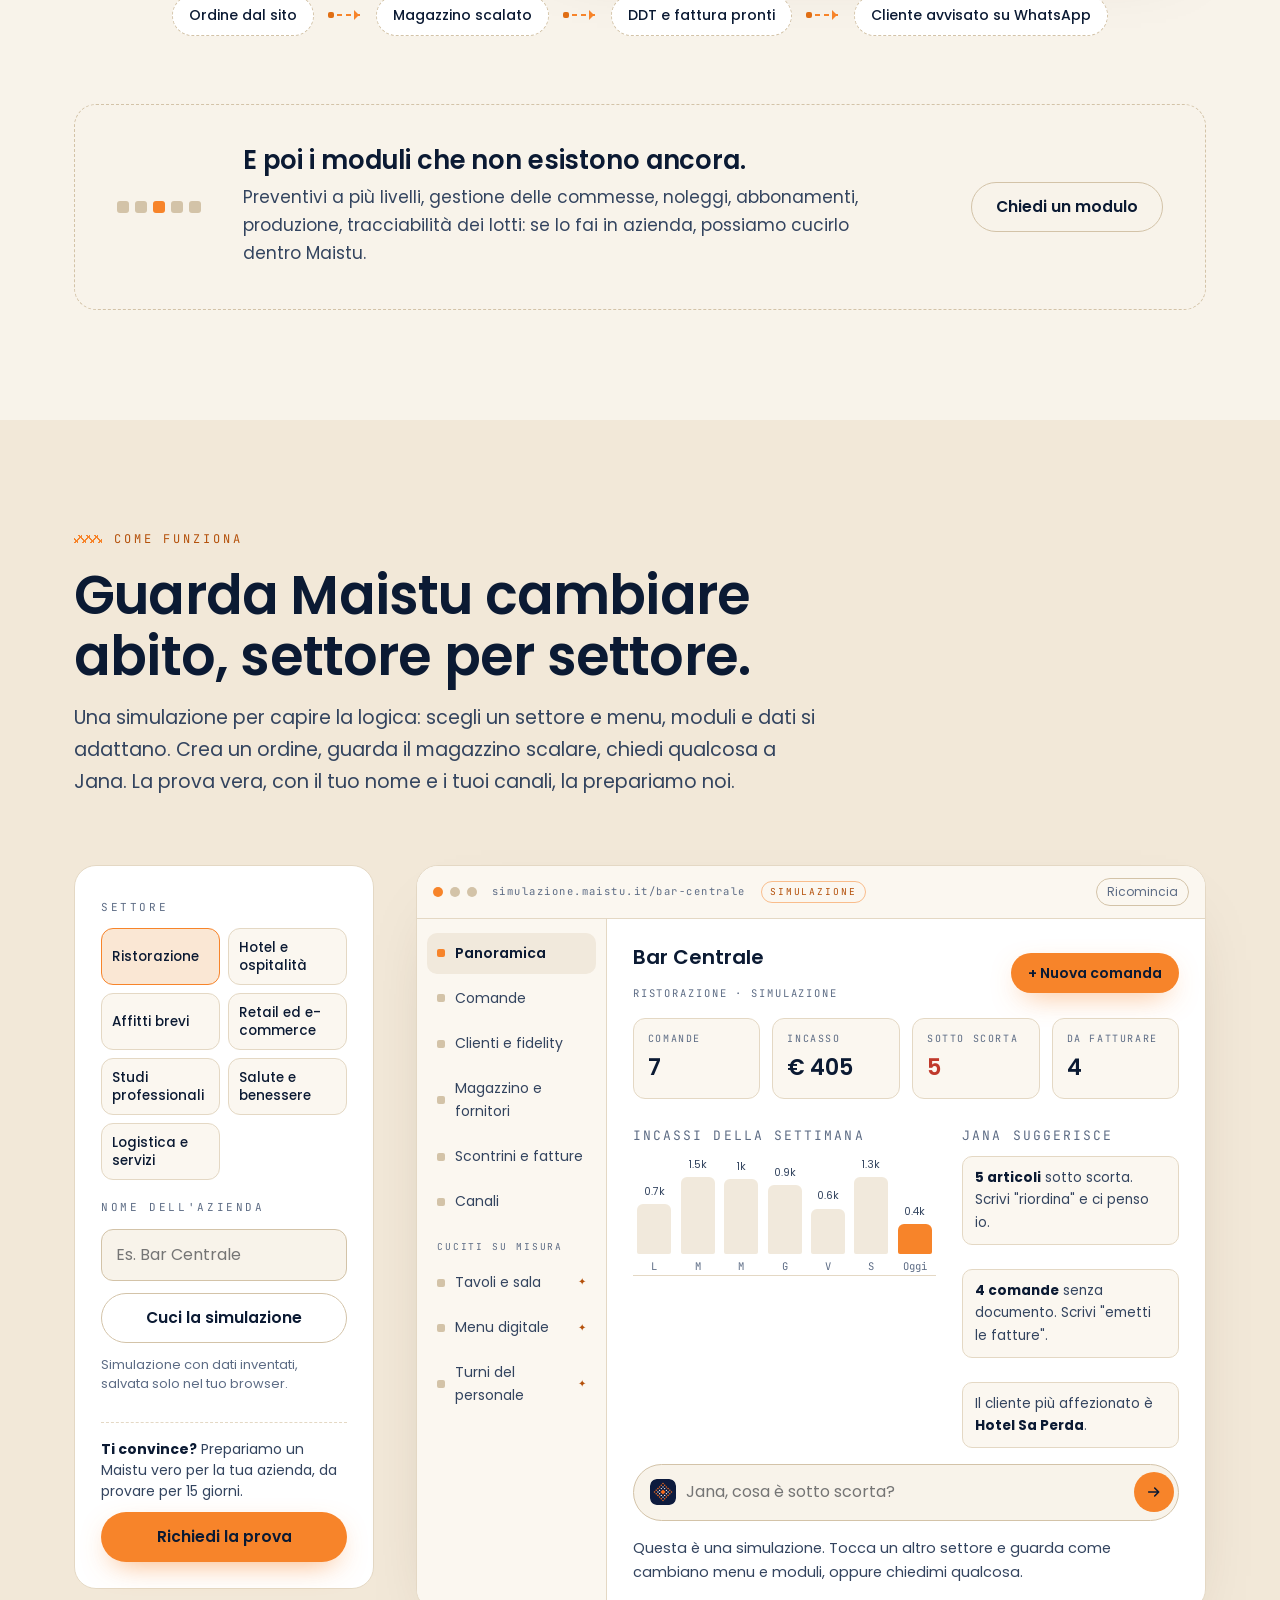
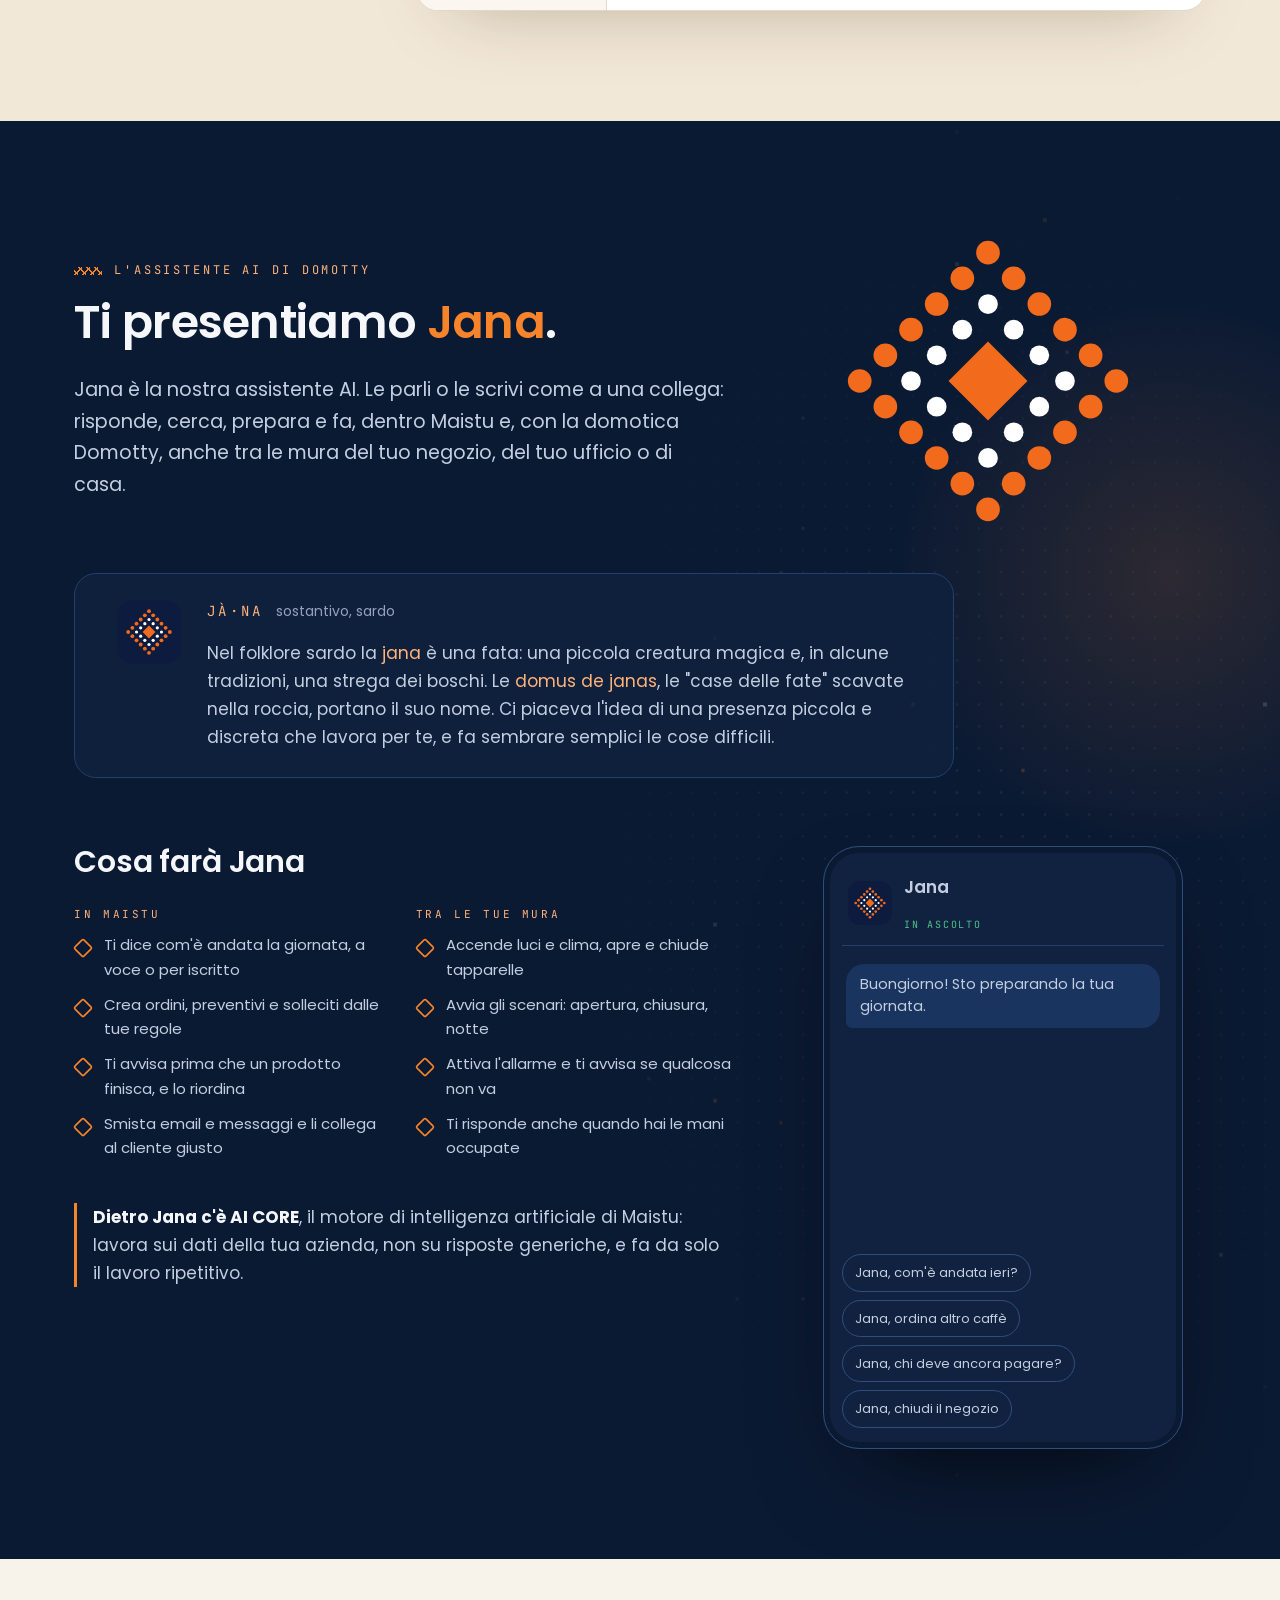
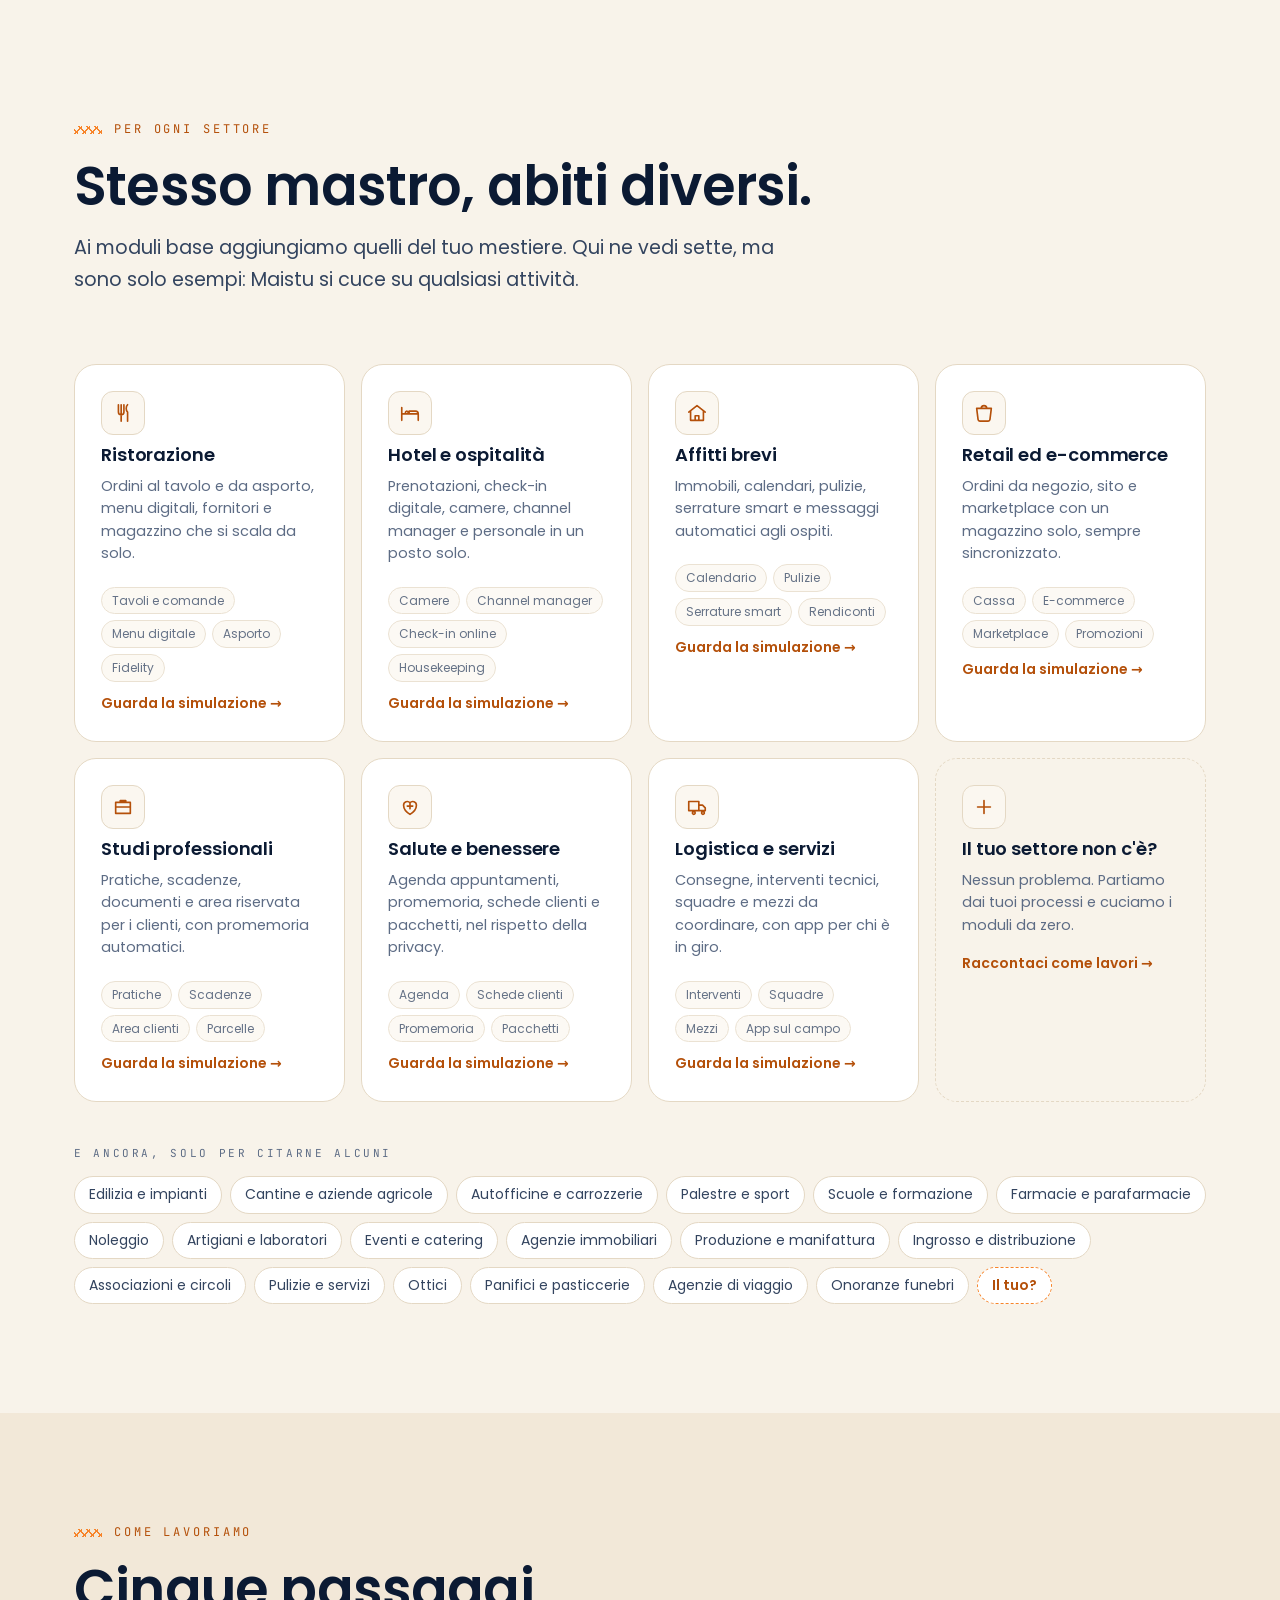
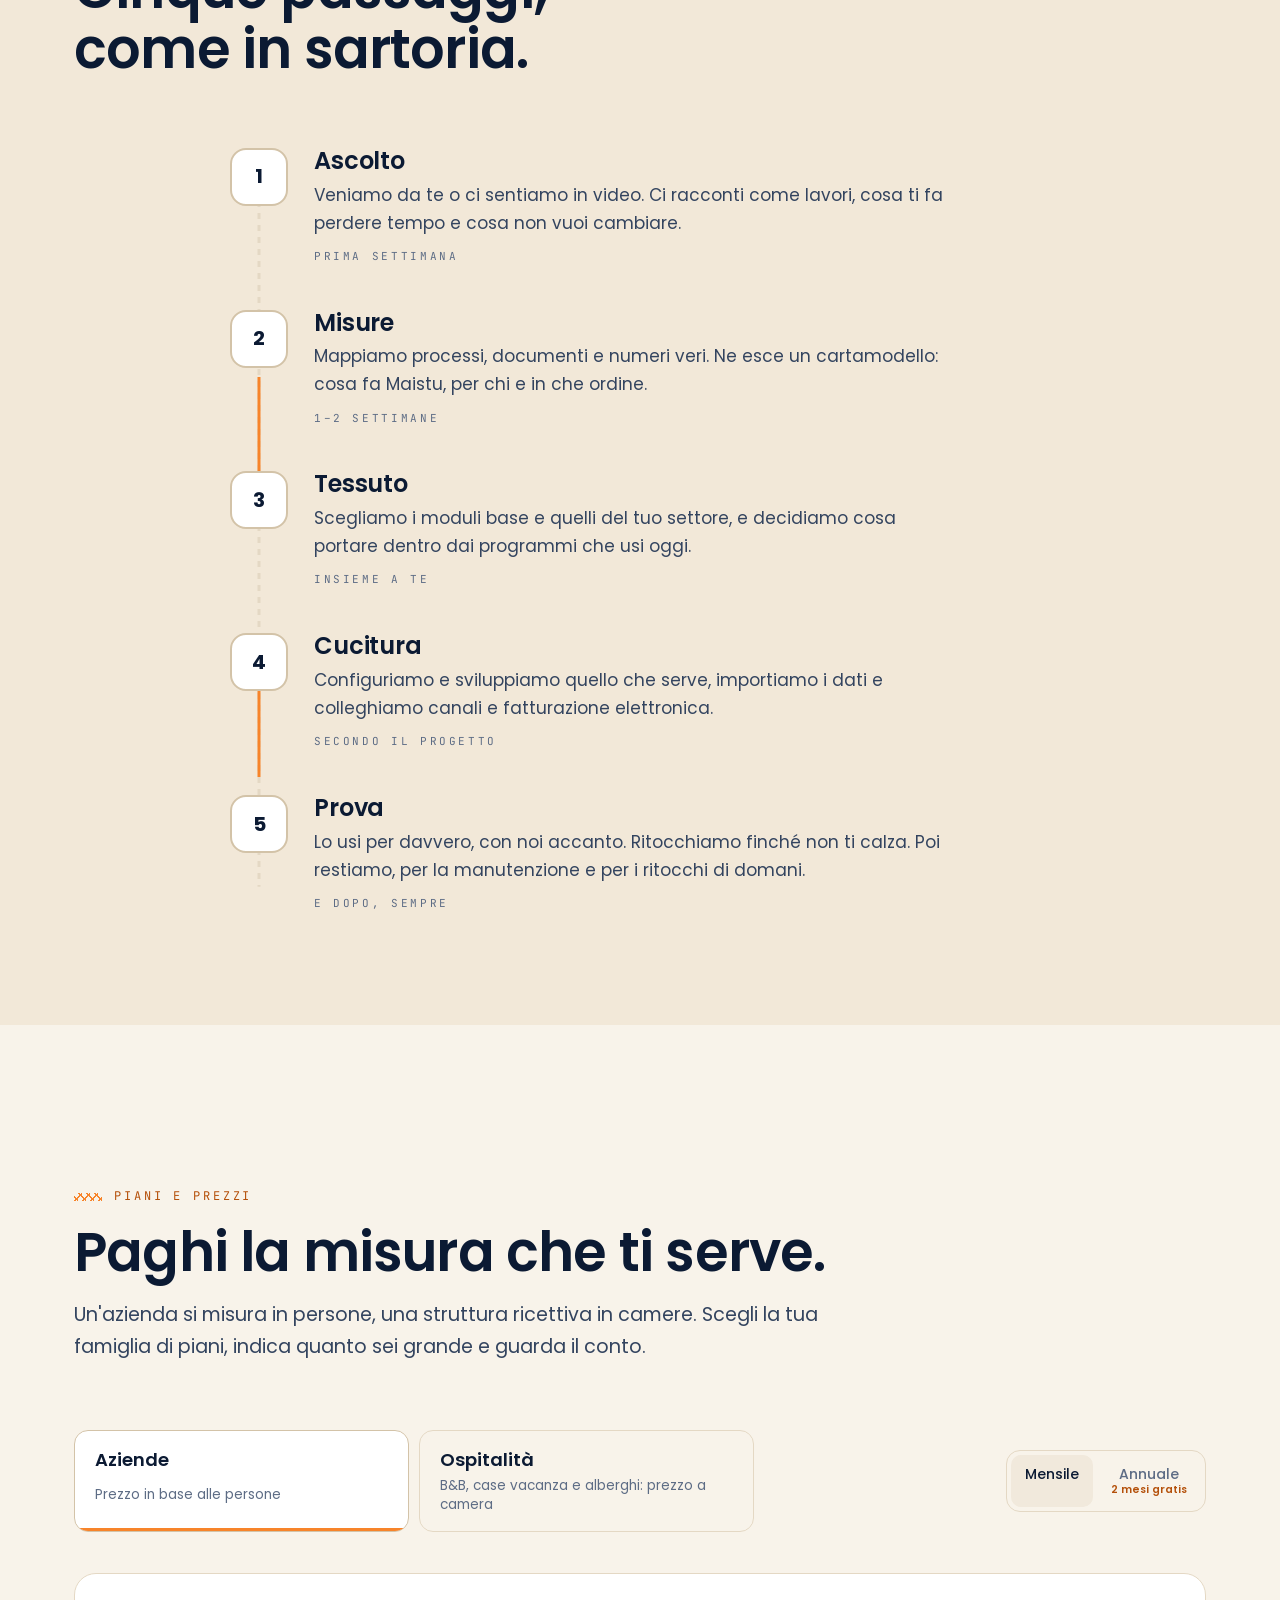
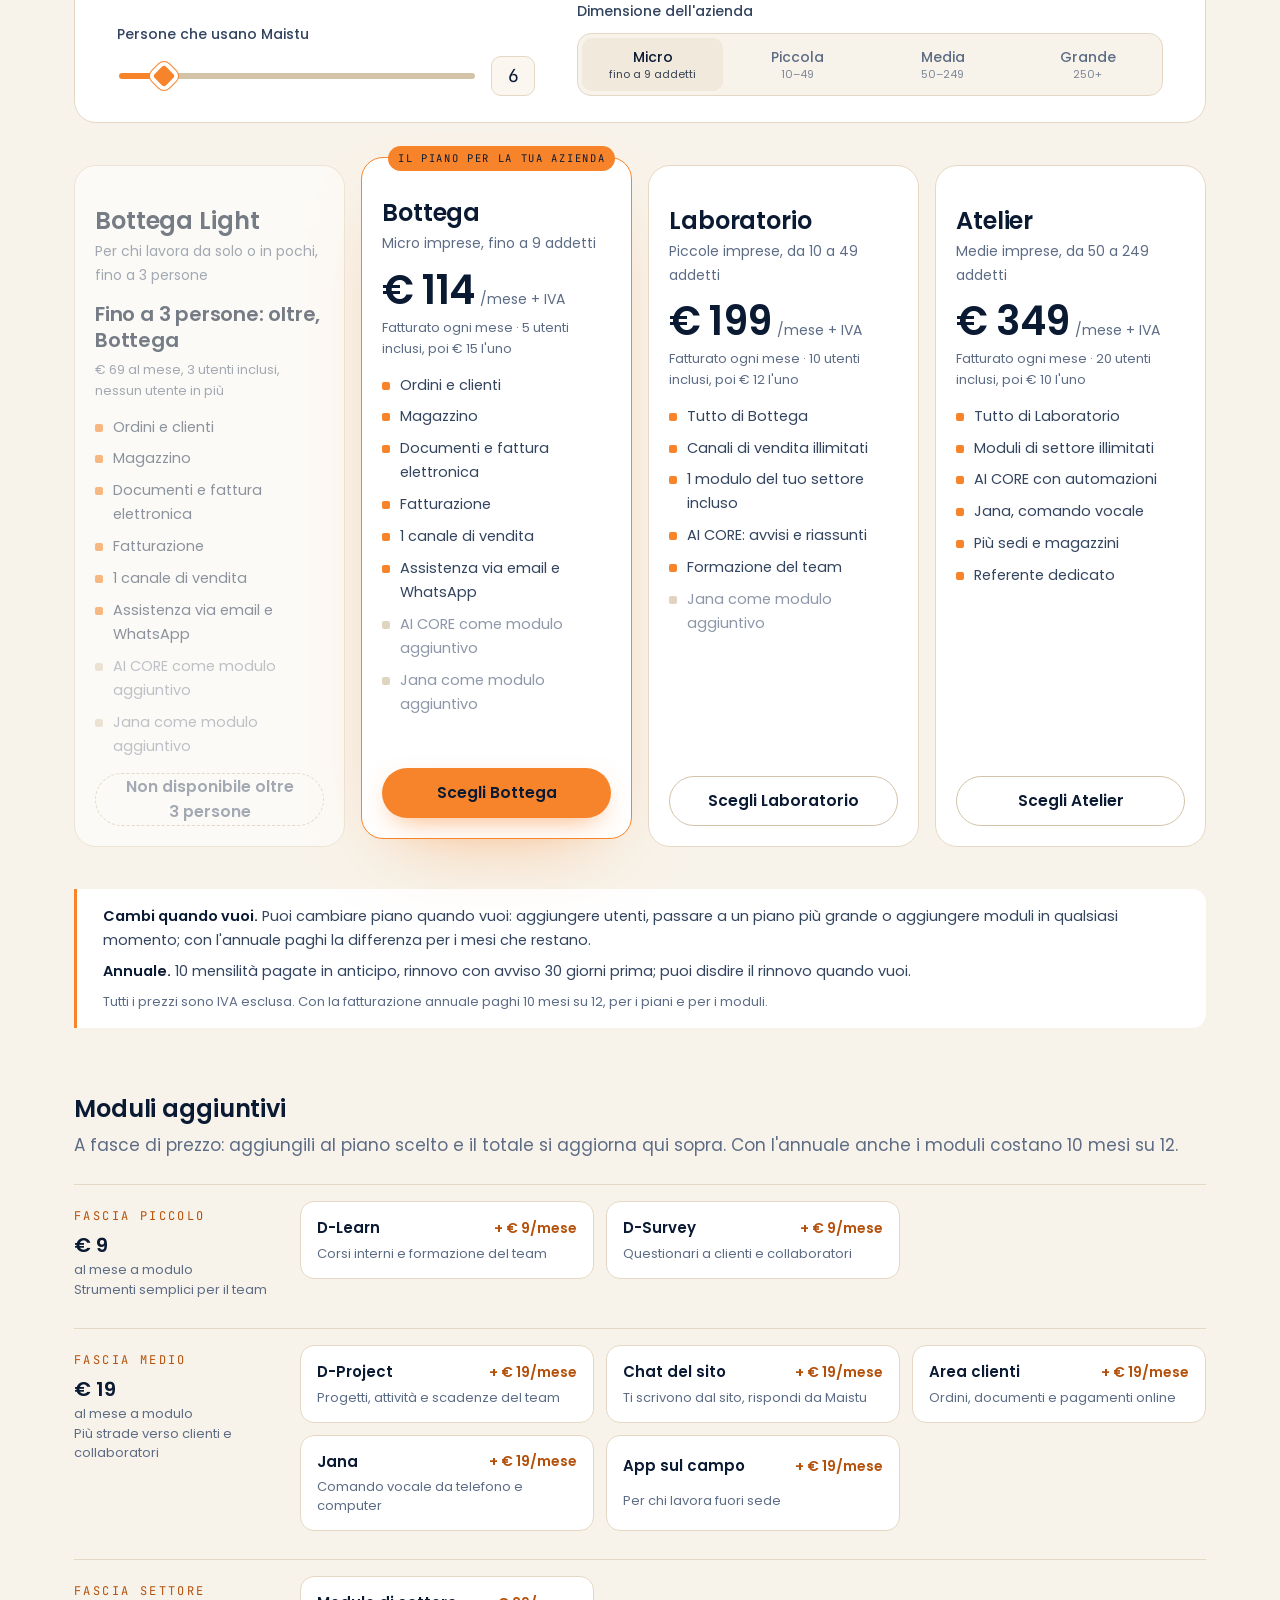
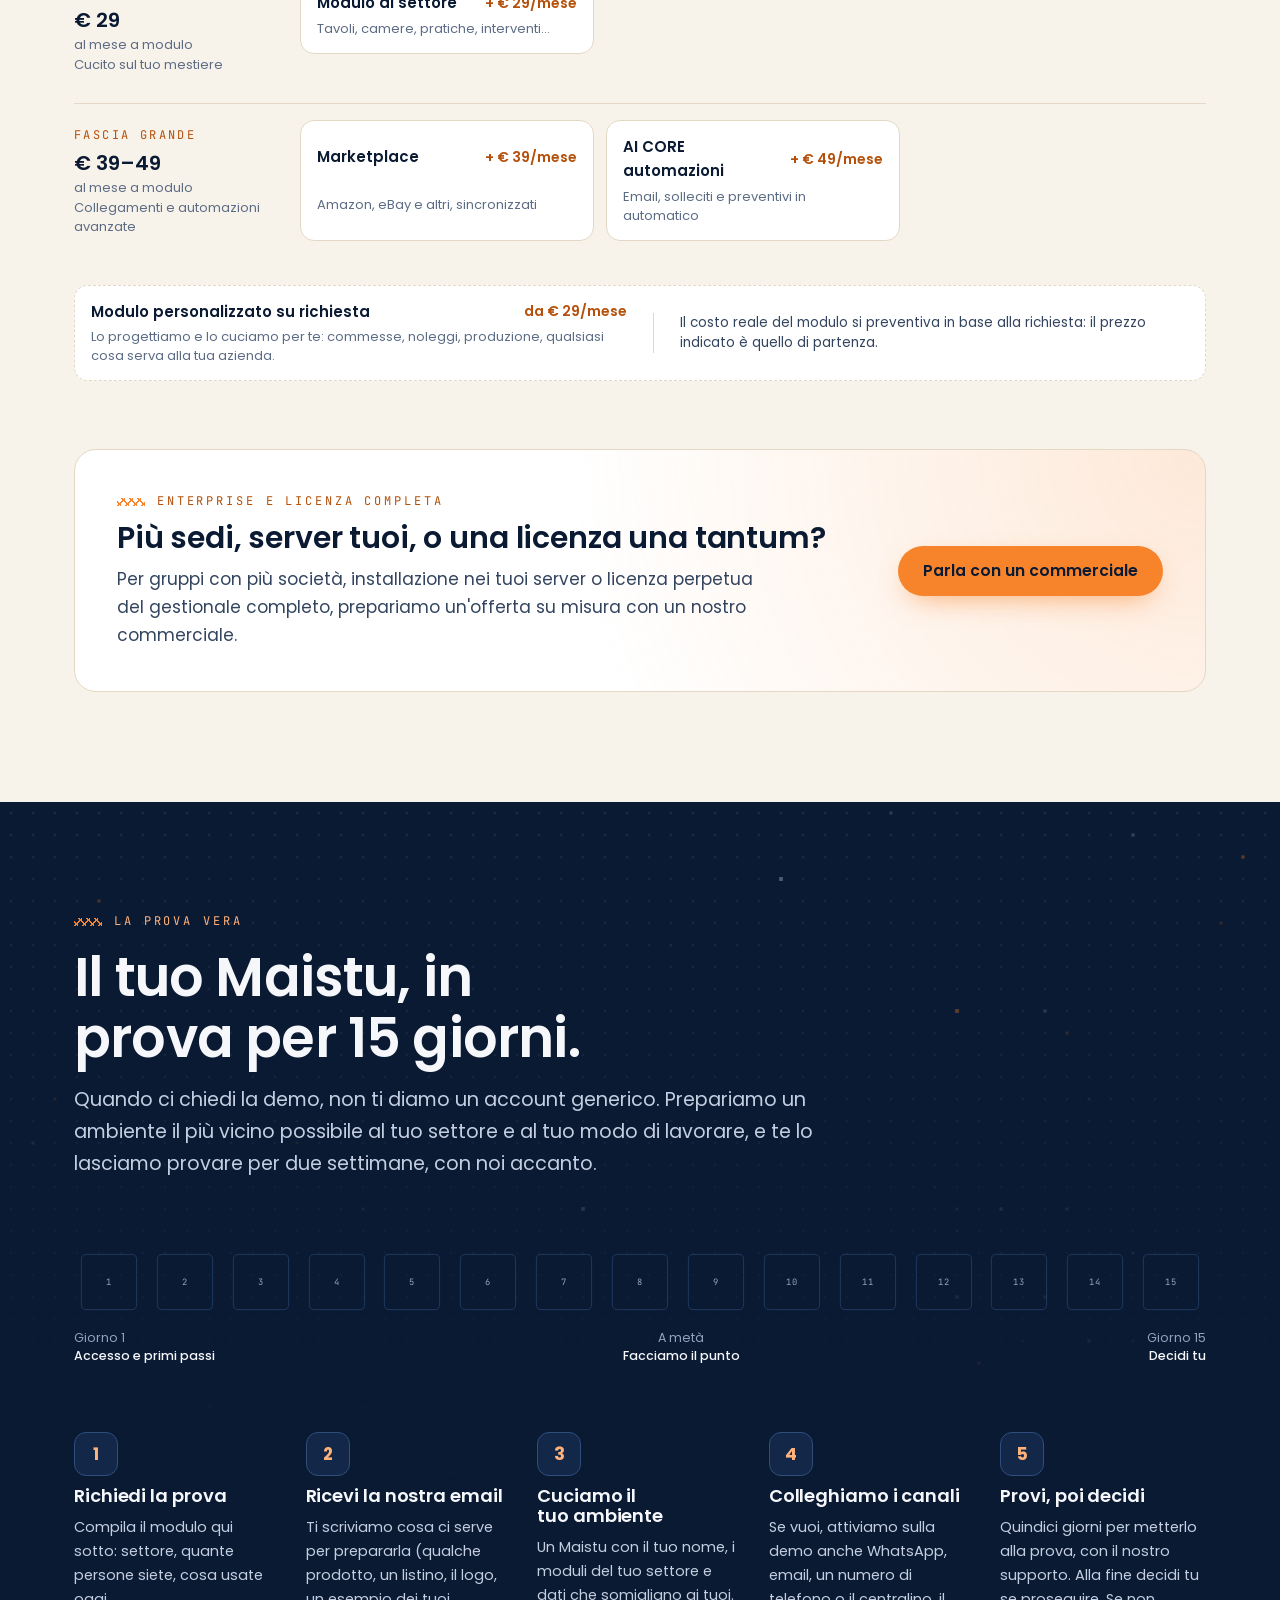
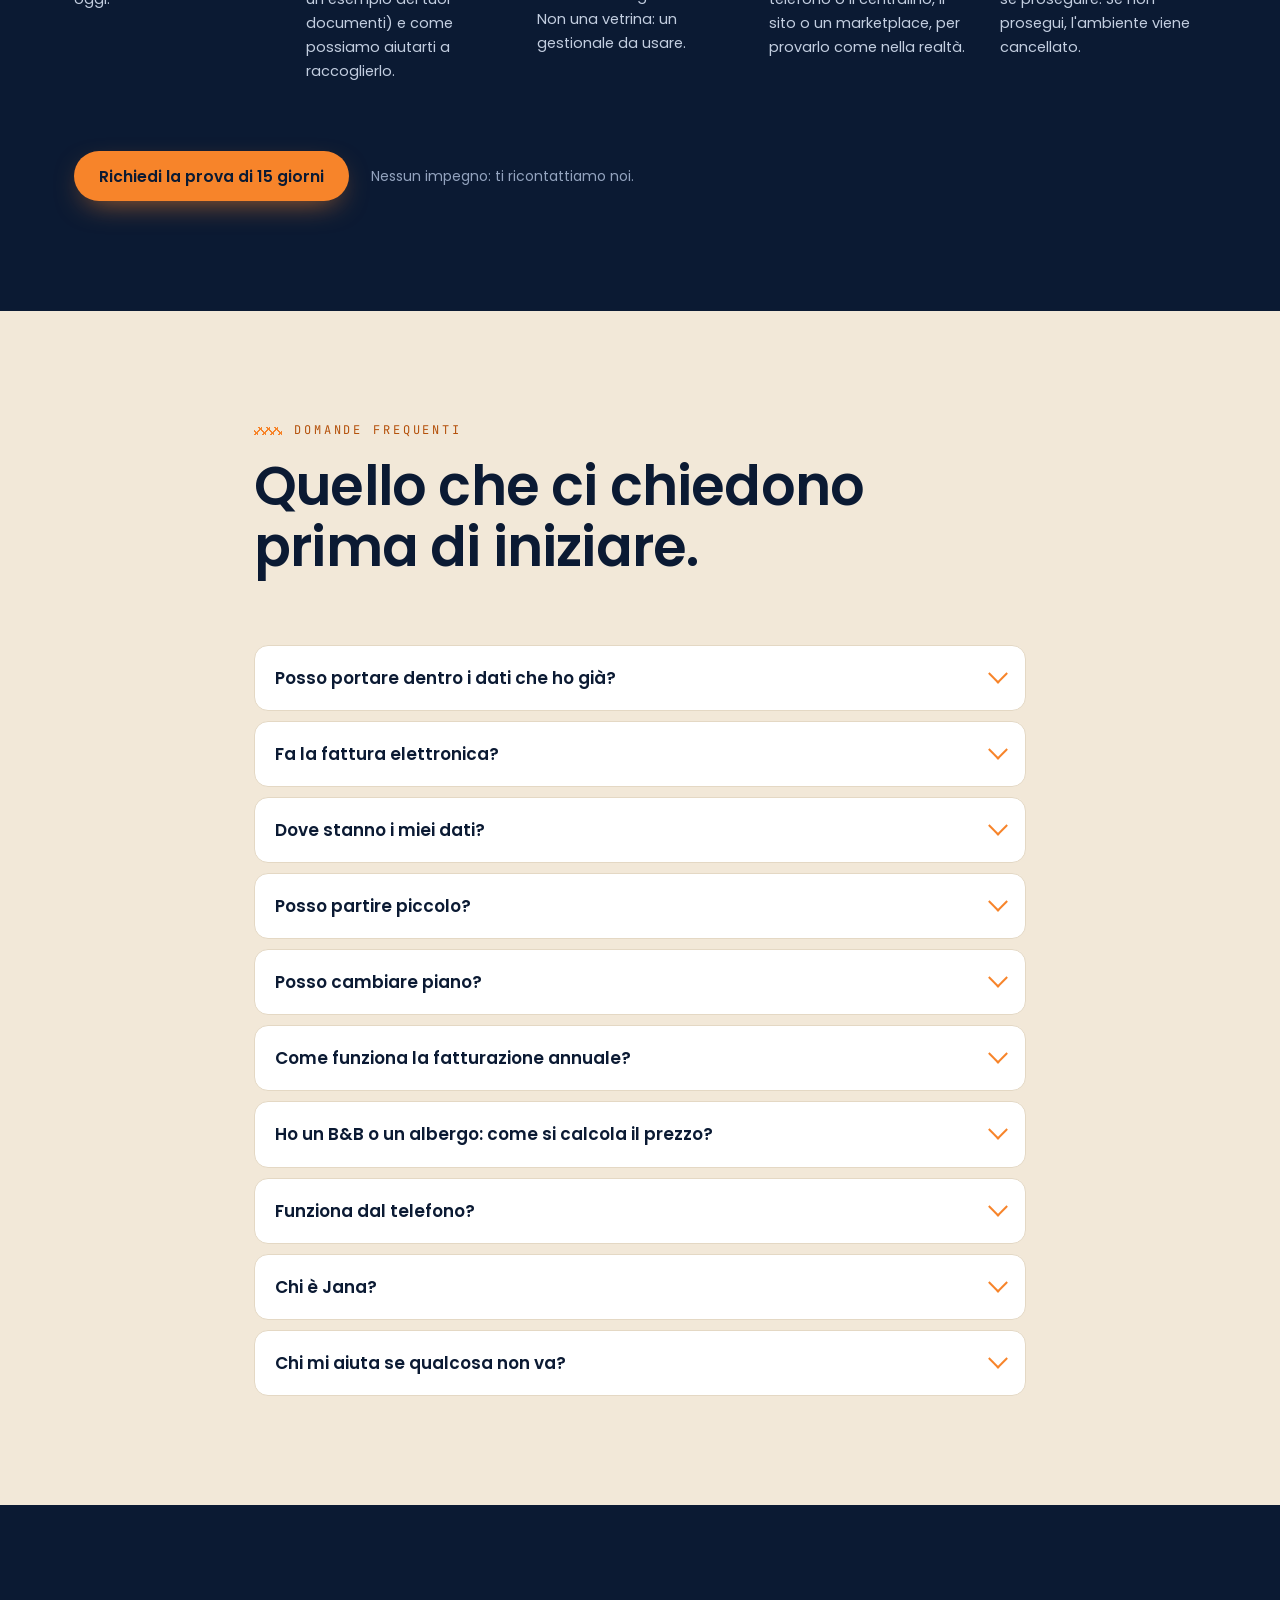
==== commit b40fdf7c: "Listino: Bottega Light fino a 3 persone, quotazione oltre 120 camere - Bottega Light: al massimo 3 u" ====
--- a/index.html
+++ b/index.html
@@ -413,6 +413,10 @@
             <div class="range-row"><input type="range" id="hUsers" min="1" max="30" value="3"><output id="hUsersOut" class="mono" for="hUsers">3</output></div>
           </div>
         </div>
+        <div class="quote" id="hQuote" hidden>
+          <div><p class="eyebrow">Su quotazione</p><h3>Oltre 120 camere o alloggi prepariamo un'offerta dedicata.</h3><p>Per strutture grandi o con più sedi servono configurazioni e assistenza pensate apposta. Un nostro commerciale ti prepara la quotazione.</p></div>
+          <a class="btn btn-or" href="#contatti" data-tipo="Preventivo Enterprise">Richiedi la quotazione</a>
+        </div>
         <div class="hosp">
           <div class="plans plans-2" id="hPlans"></div>
           <aside class="hosp-inc" aria-labelledby="hIncT">
@@ -423,6 +427,7 @@
         <div class="hosp-ex">
           <p class="ctl-l" id="hExL">Qualche esempio, al mese (IVA esclusa)</p>
           <div class="hosp-ex-list" id="hEx" role="group" aria-labelledby="hExL"></div>
+          <p class="tiny muted">Il minimo mensile vale solo per camere e alloggi: utenti in più e moduli aggiuntivi si sommano.</p>
         </div>
       </div>
 
--- a/assets/css/site.css
+++ b/assets/css/site.css
@@ -483,7 +483,9 @@
 .plan li.no::before{background:var(--b2)}
 .plan .btn{width:100%}
 .plan.na{opacity:.55}
-.plan.na .price .n{font-size:26px}
+.plan.na .price .n{font-size:20px;line-height:1.3;letter-spacing:-.01em}
+.btn-off{cursor:not-allowed;color:var(--t3);border-style:dashed;white-space:normal;text-align:center}
+.btn-off:hover{color:var(--t3);border-color:var(--b2)}
 .addons{margin-top:var(--s4)}
 .addons-head{display:flex;flex-wrap:wrap;align-items:baseline;justify-content:space-between;gap:8px 24px;margin-bottom:var(--s2)}
 .addons-head h3{font-size:24px}
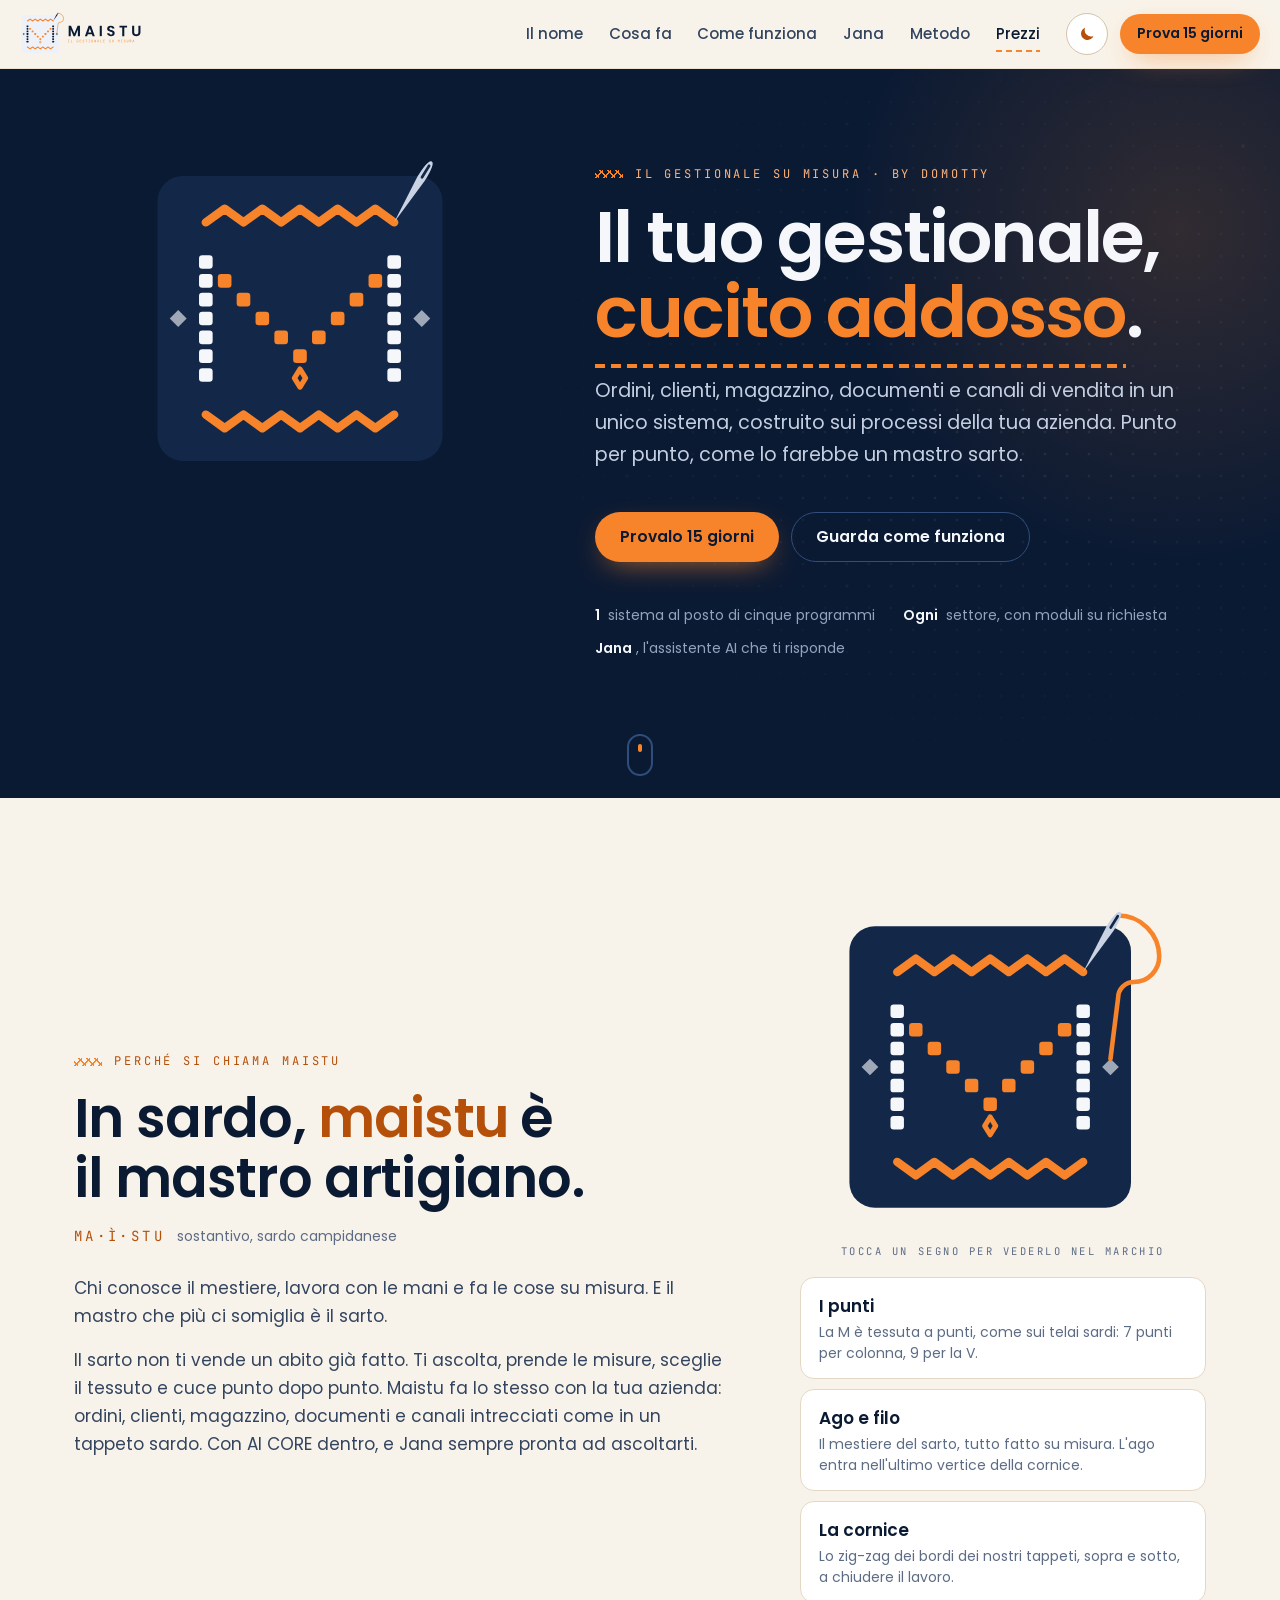
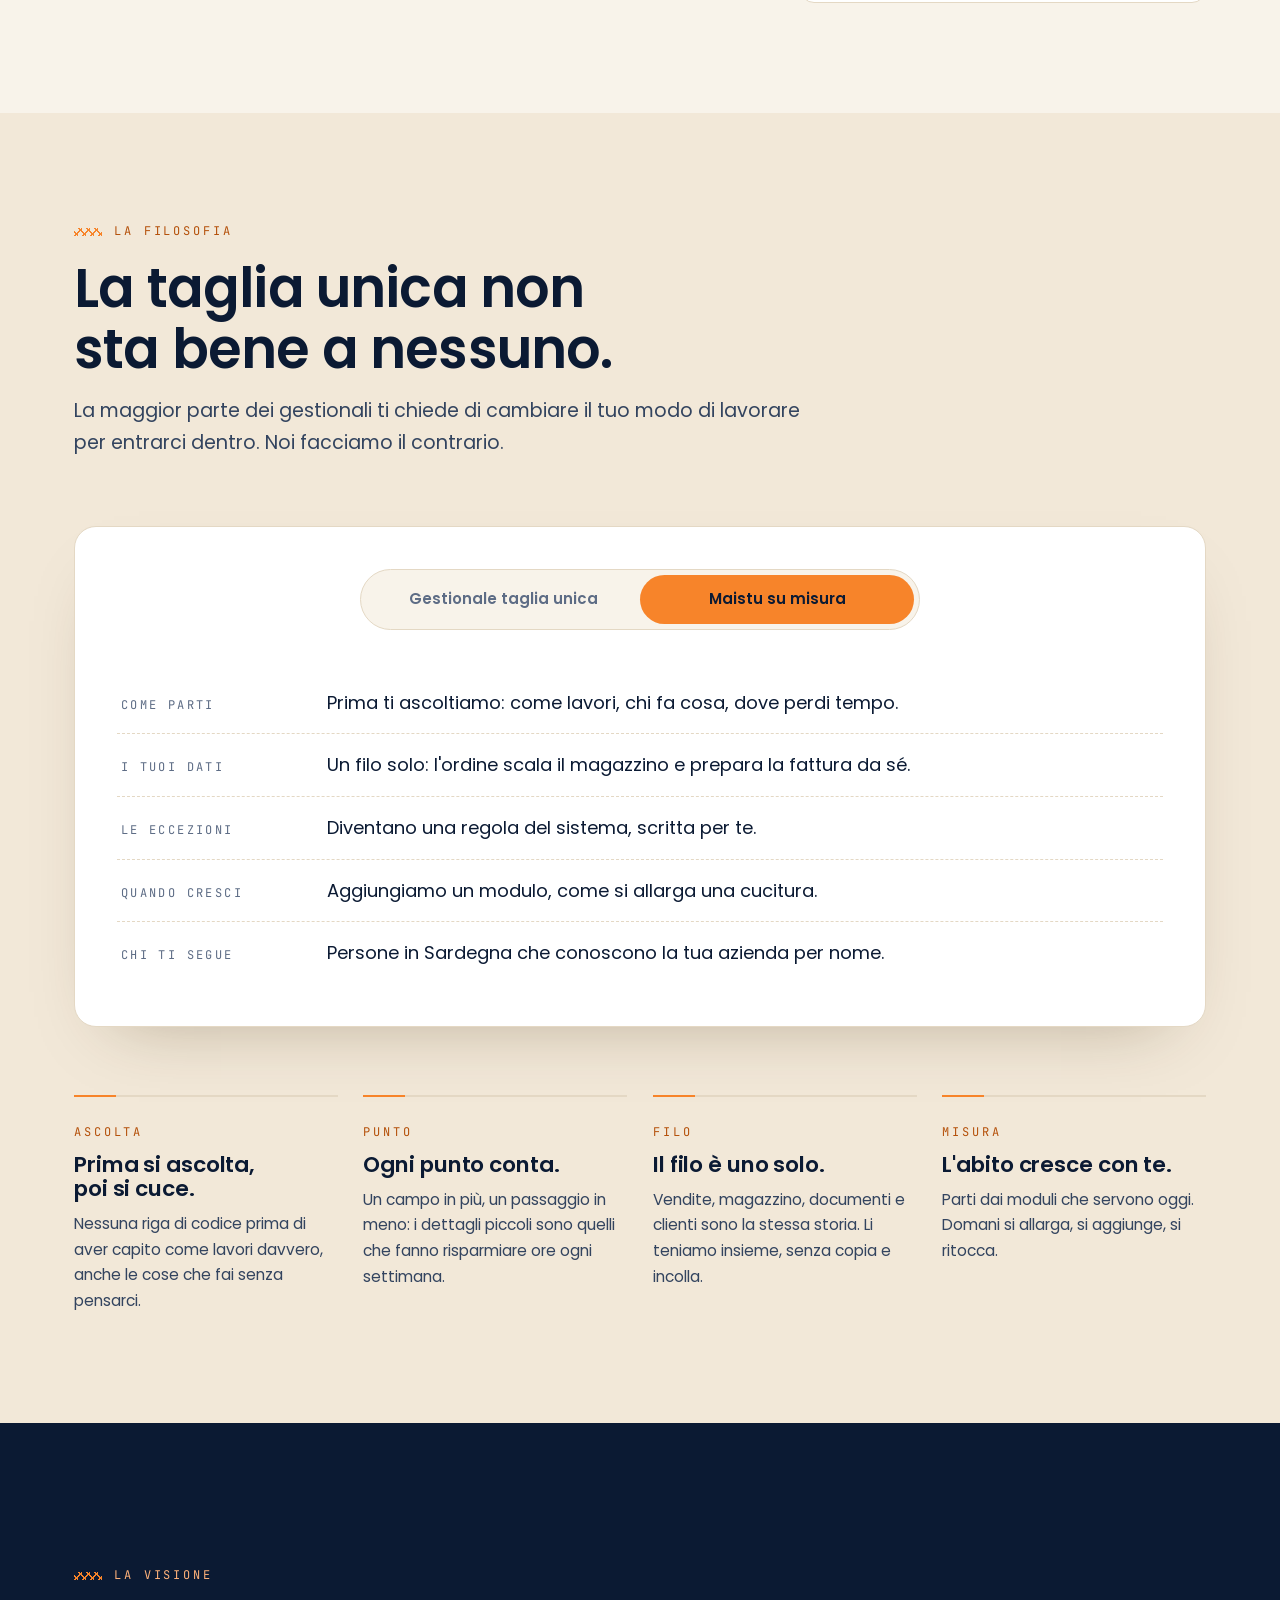
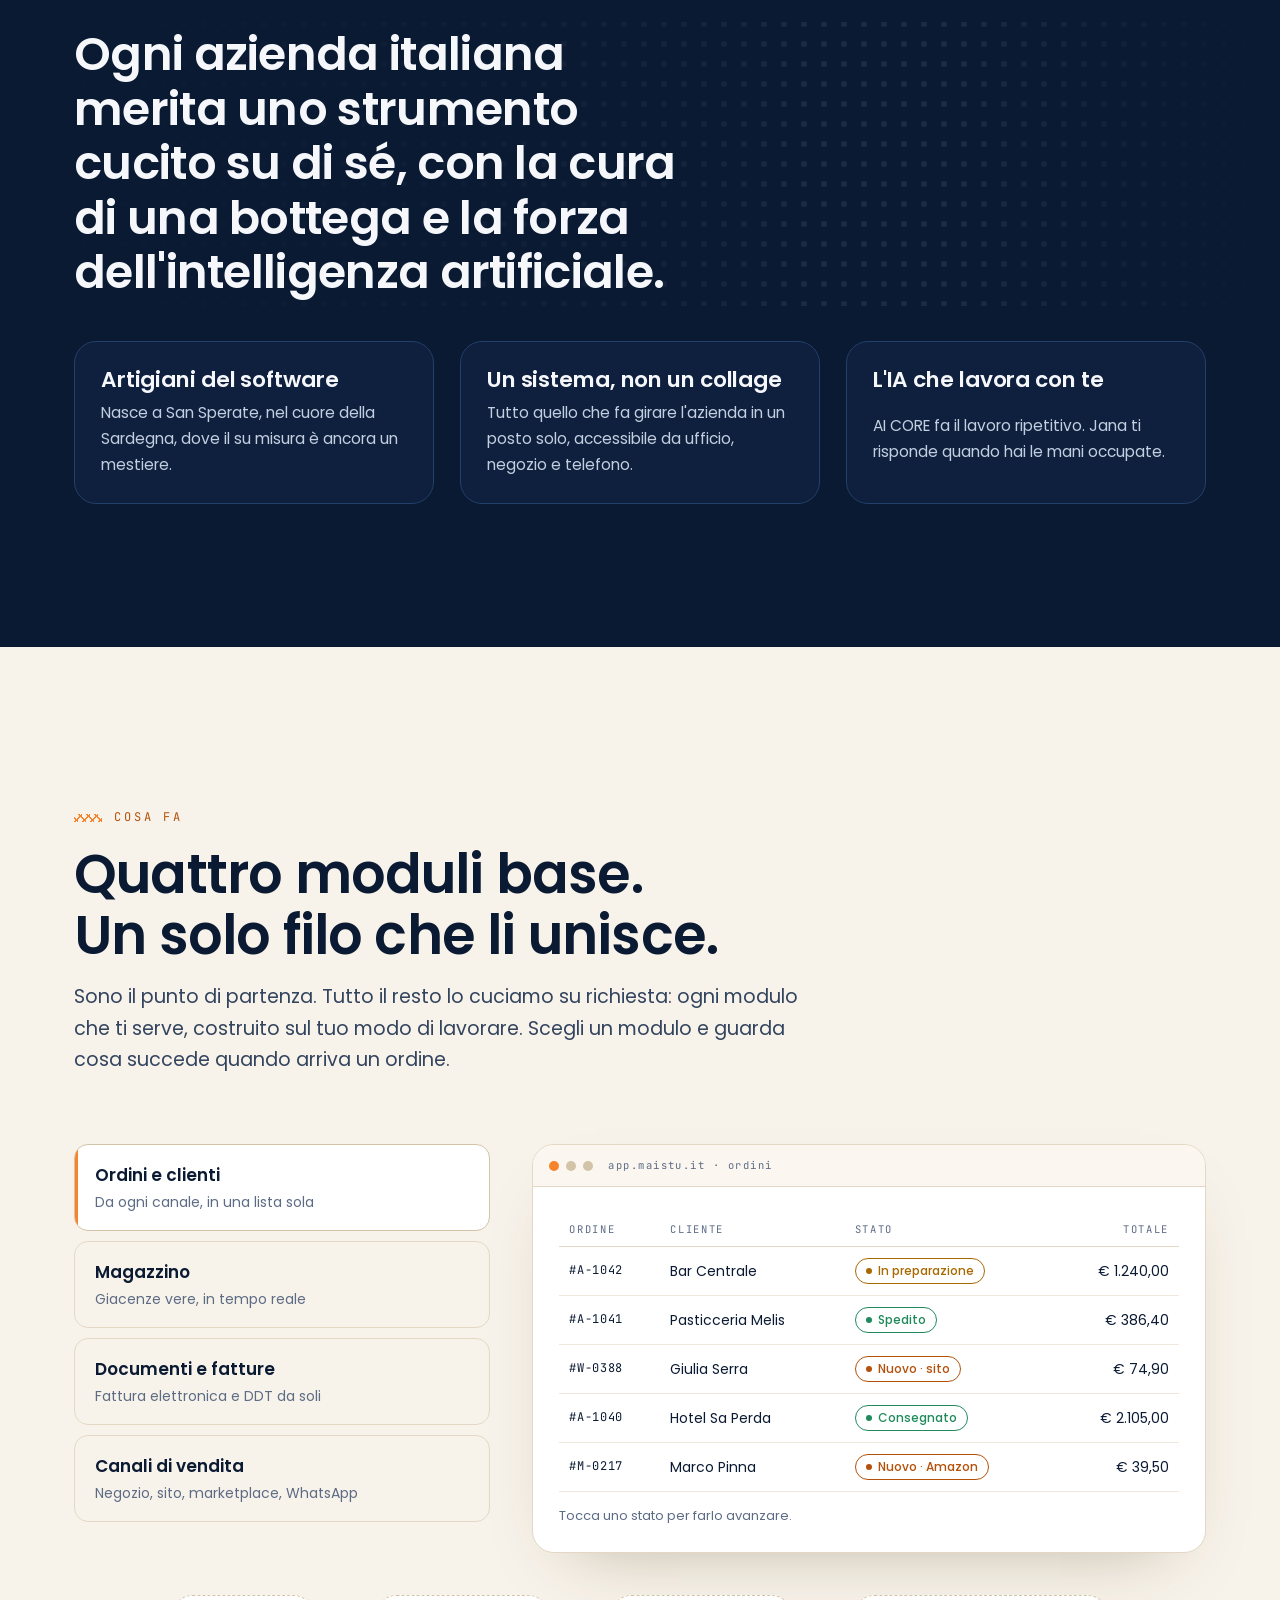
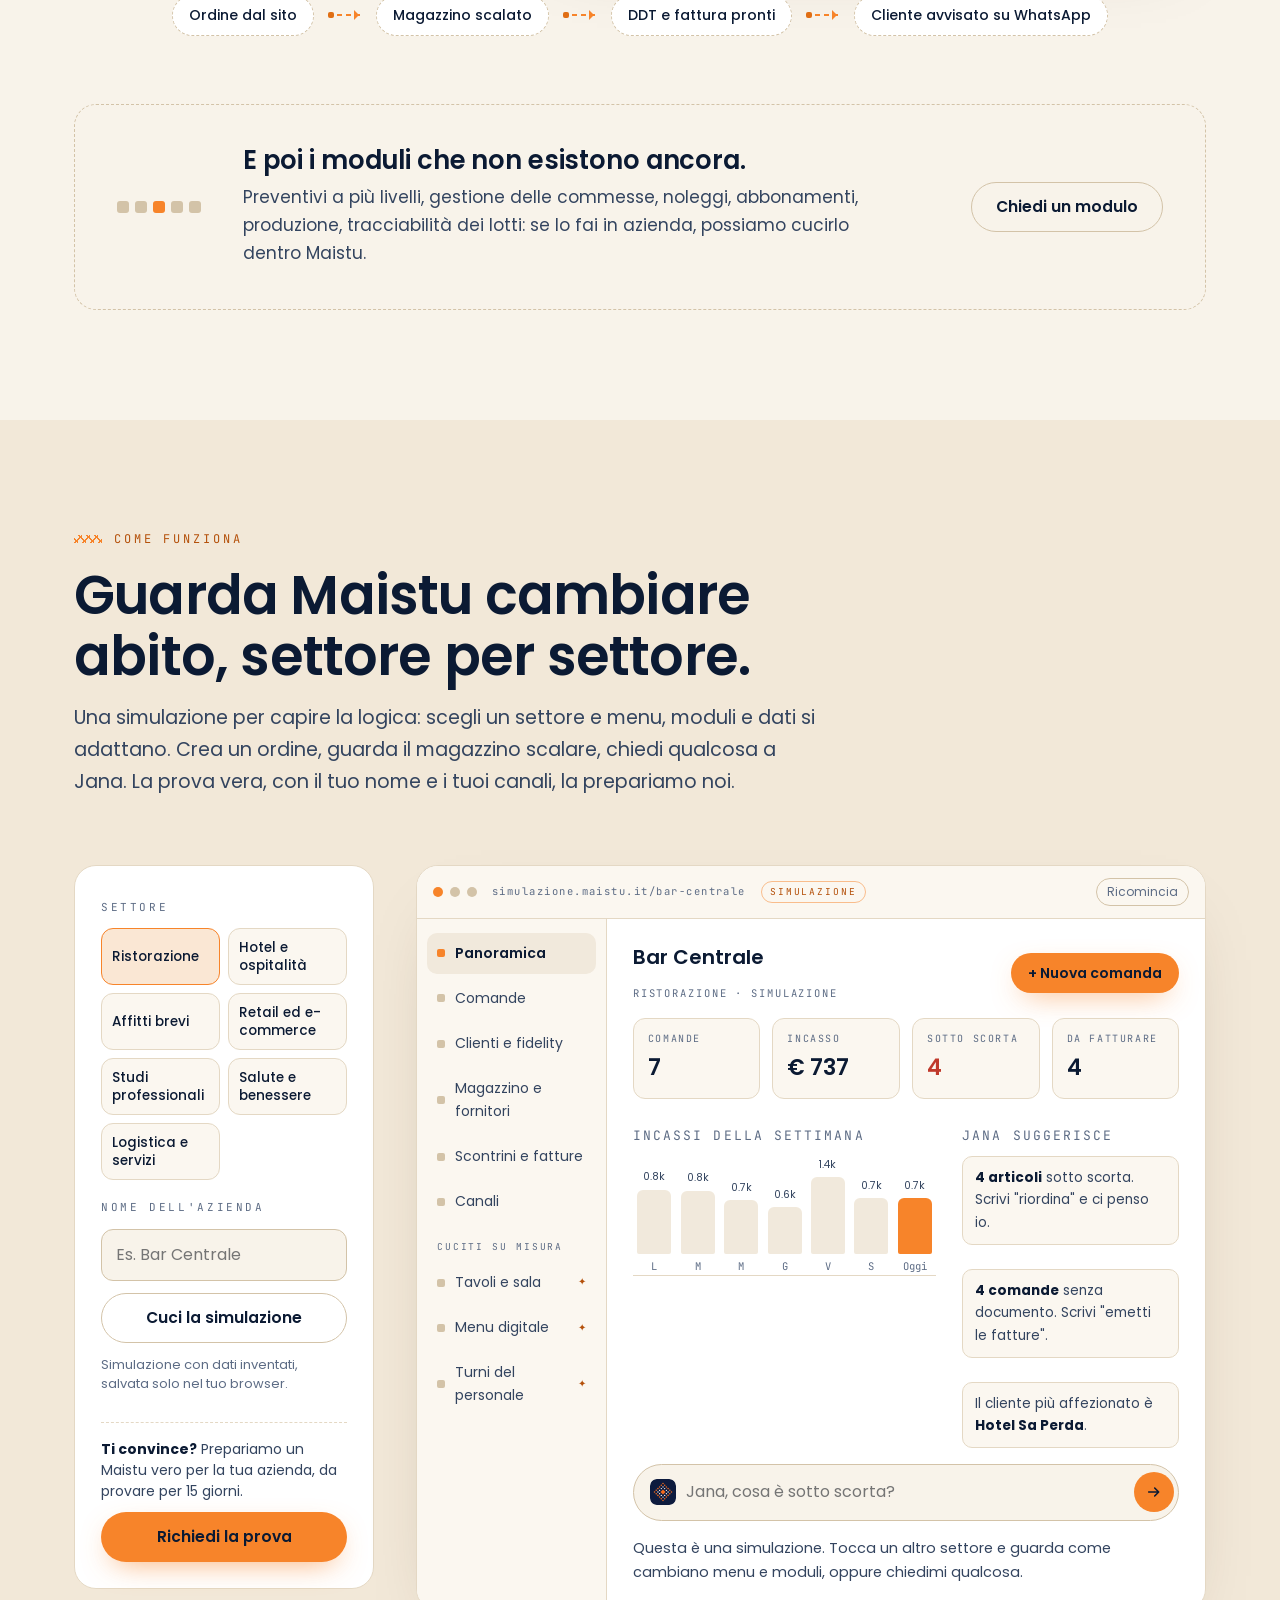
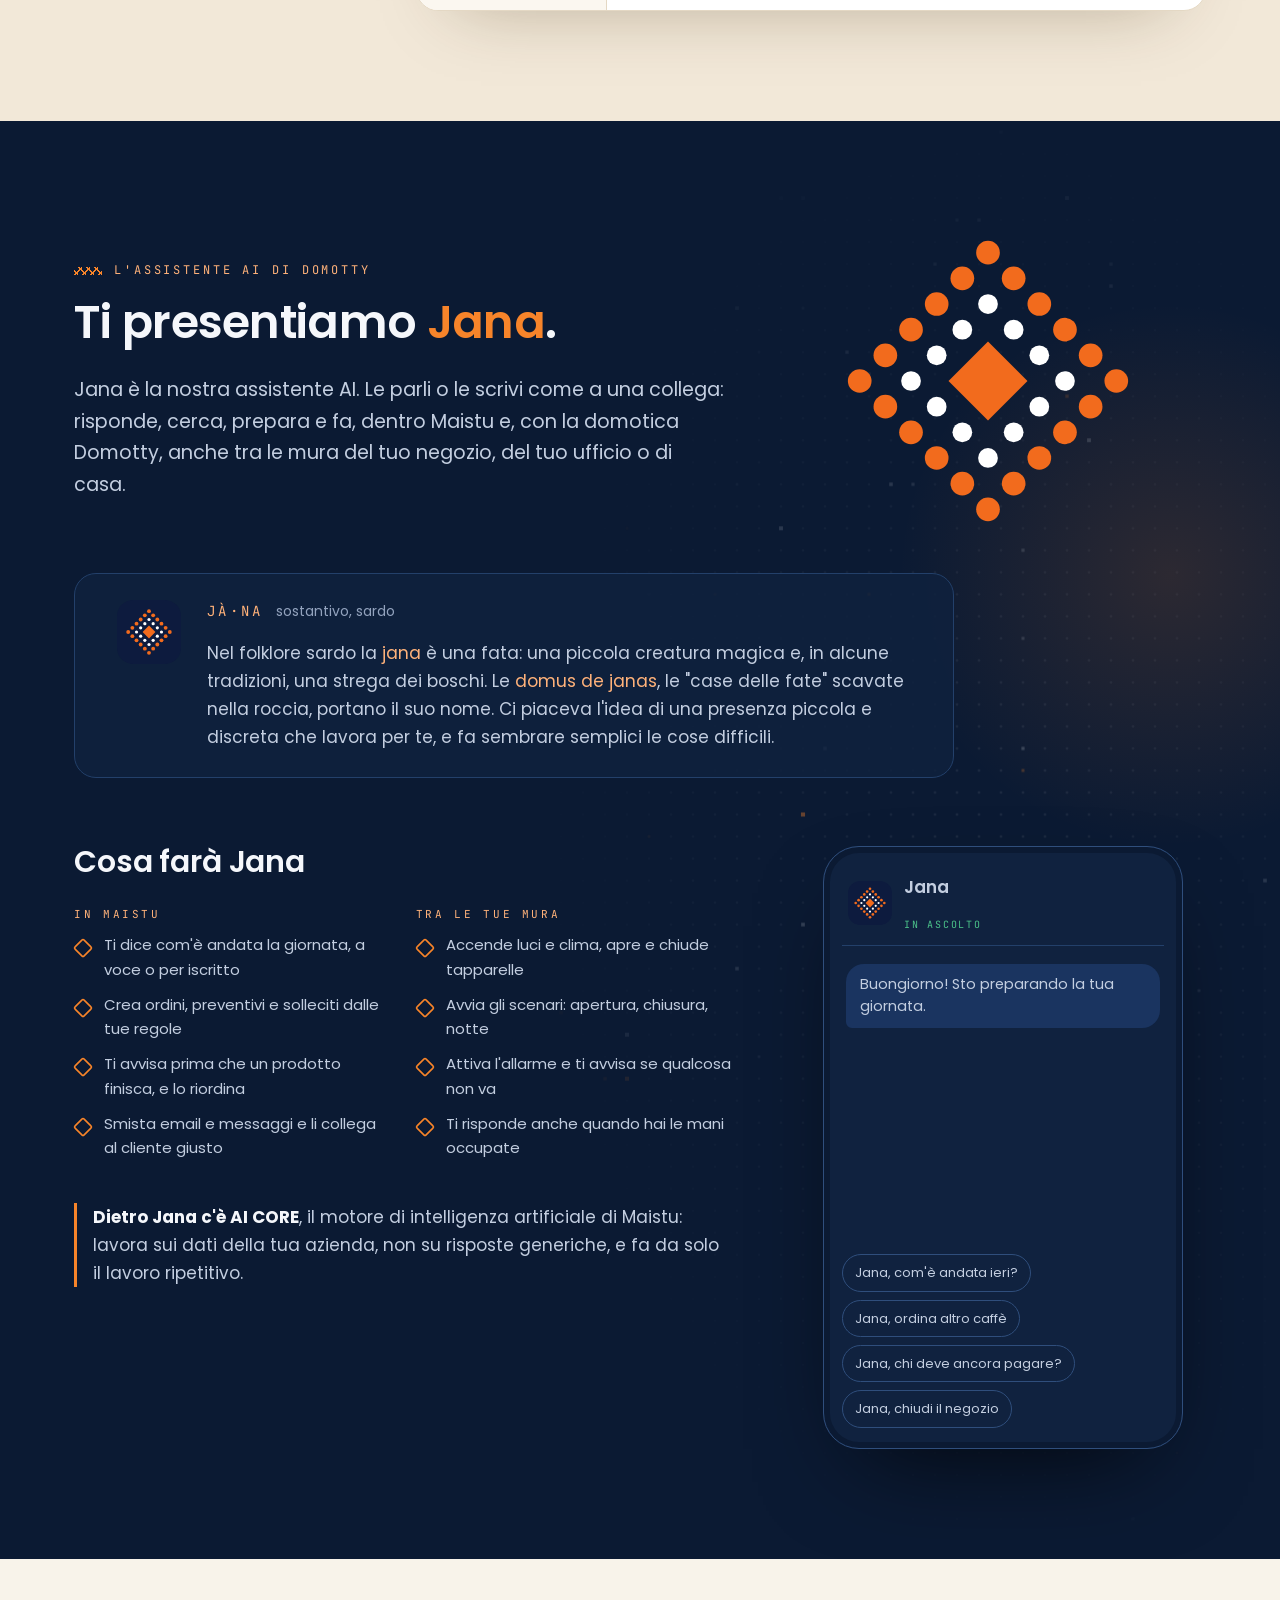
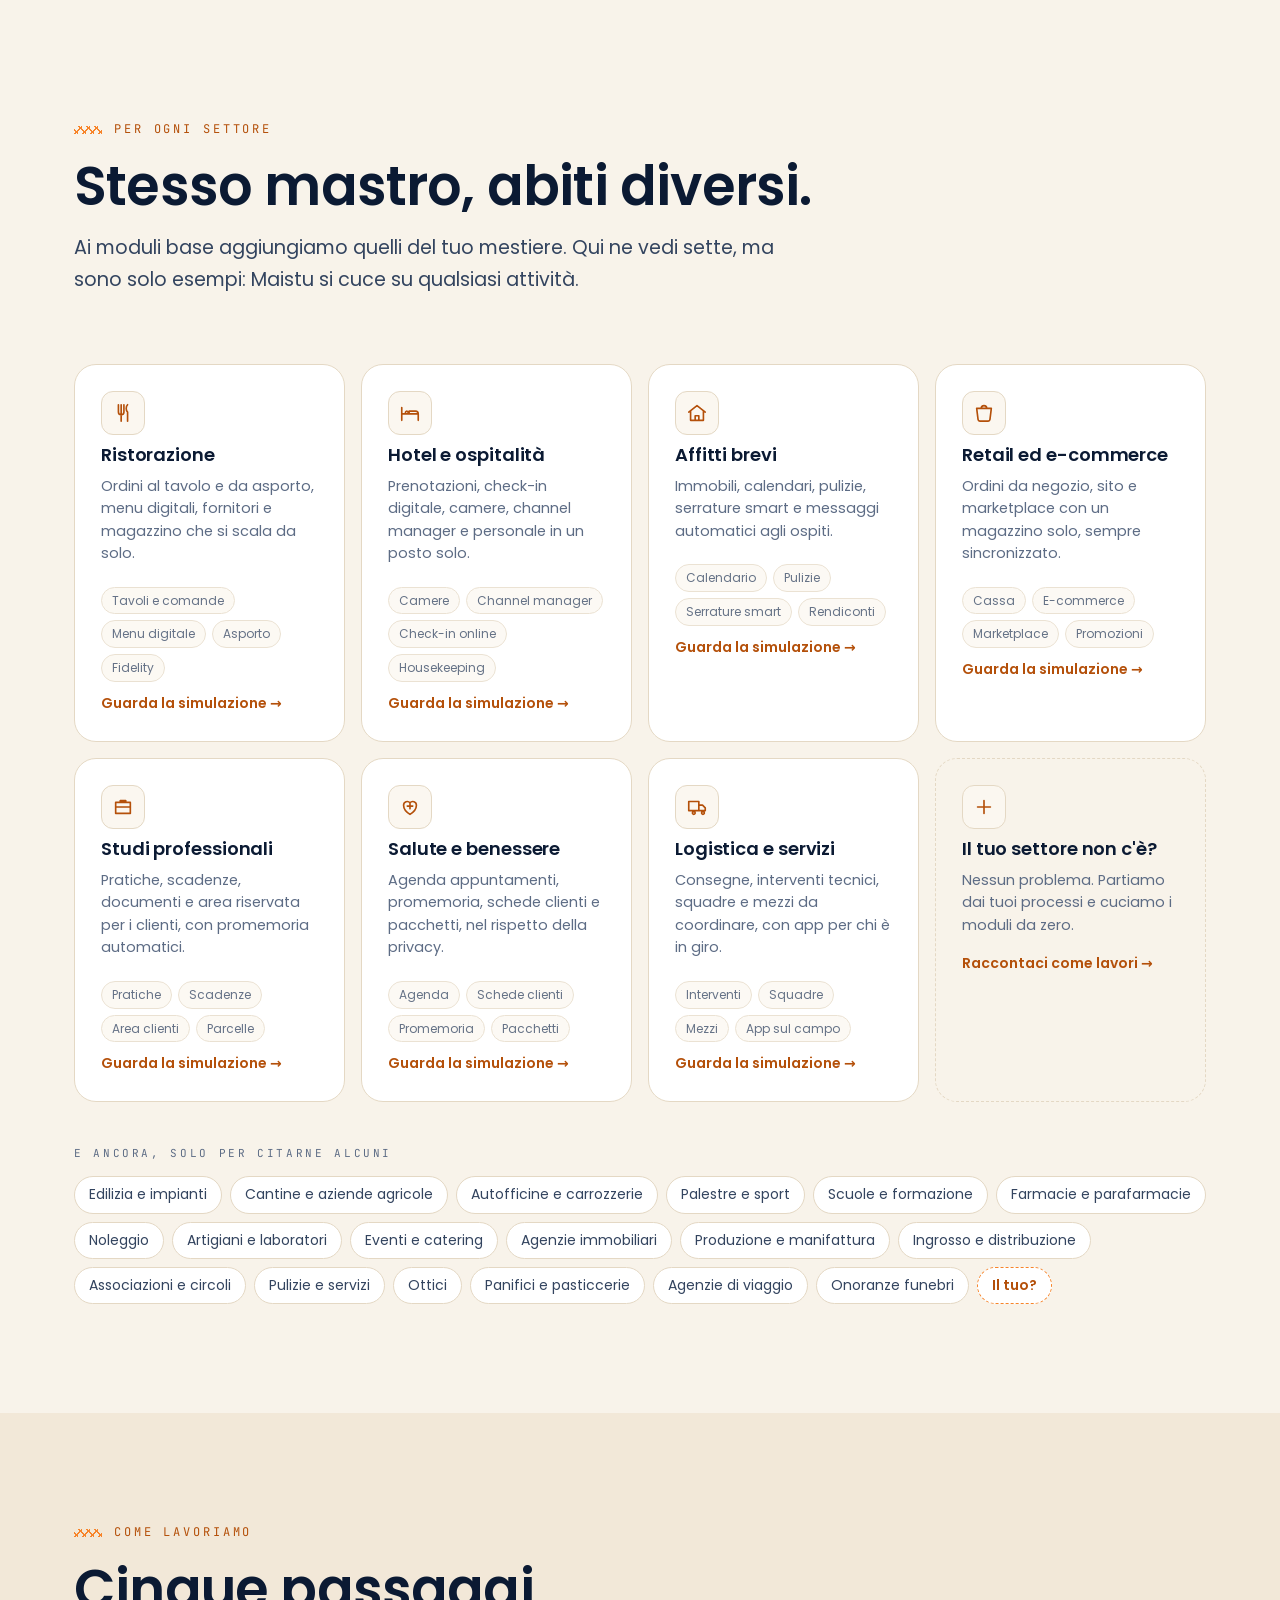
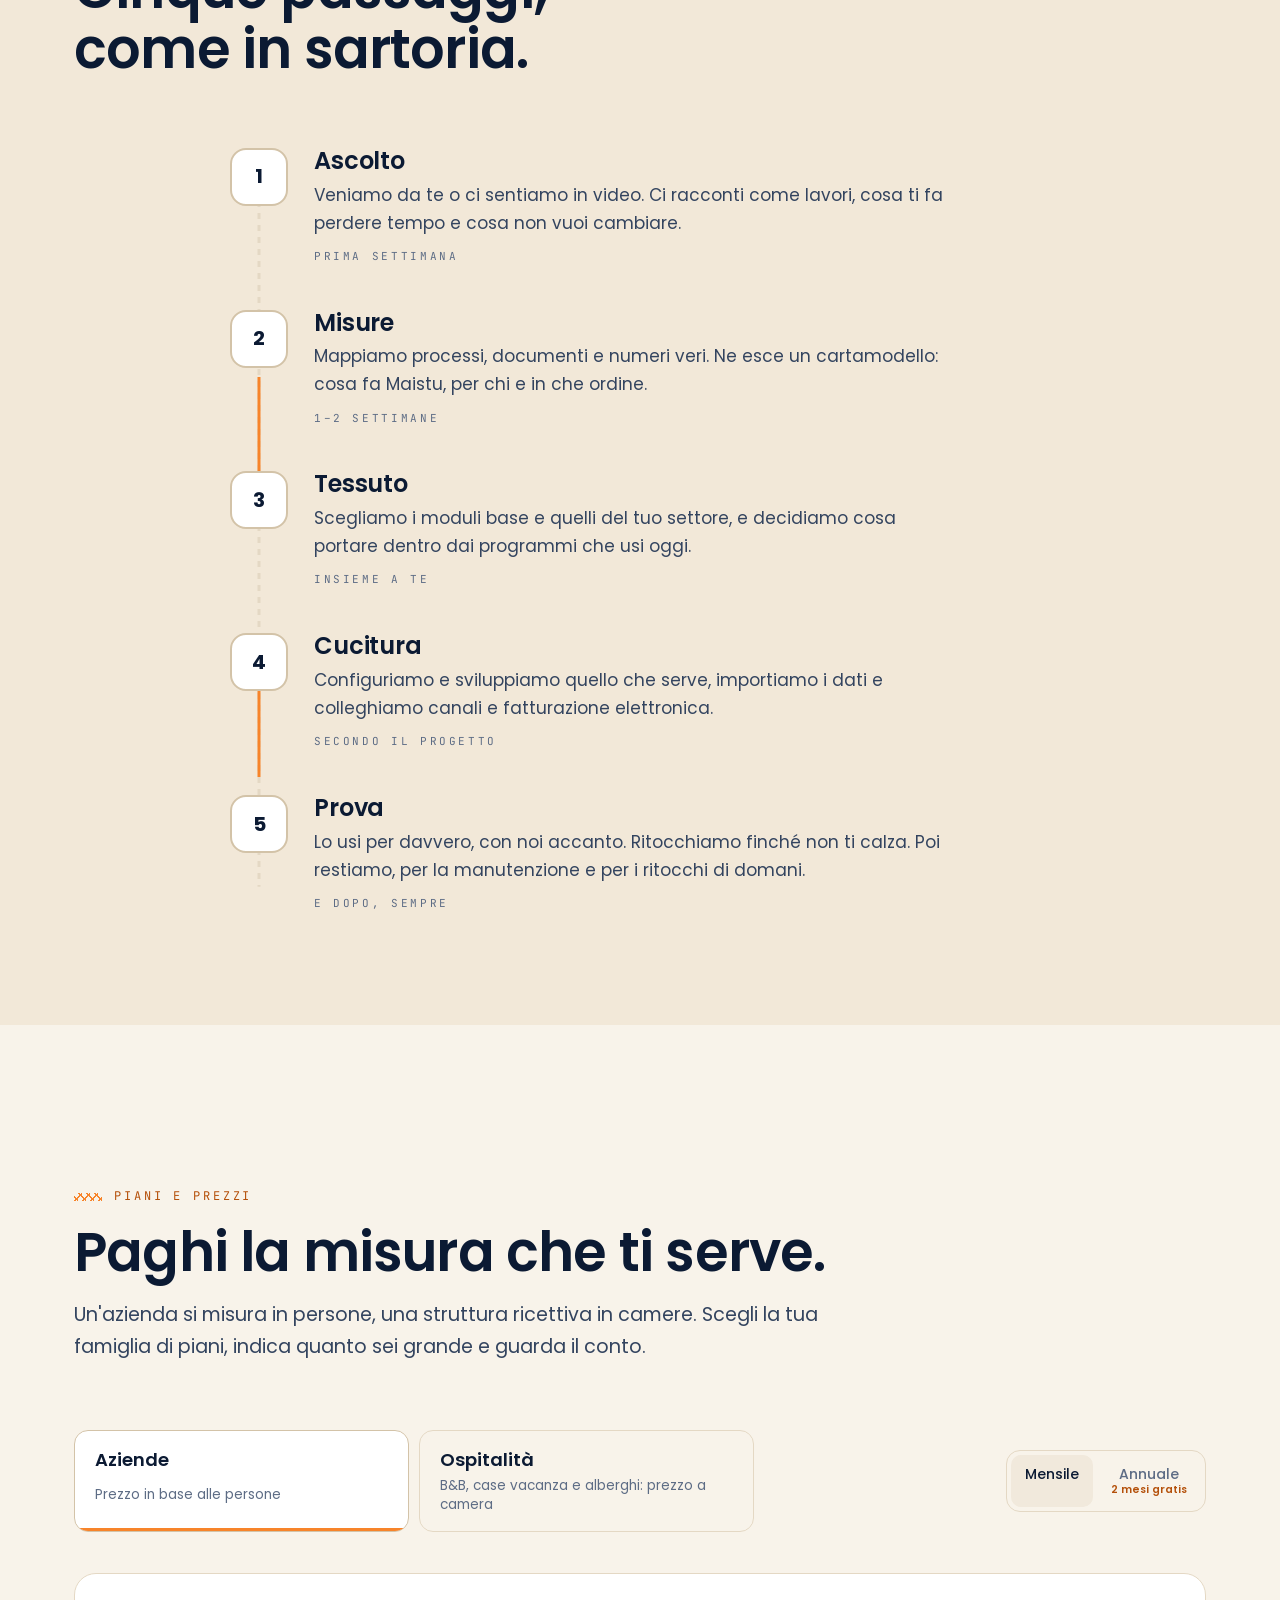
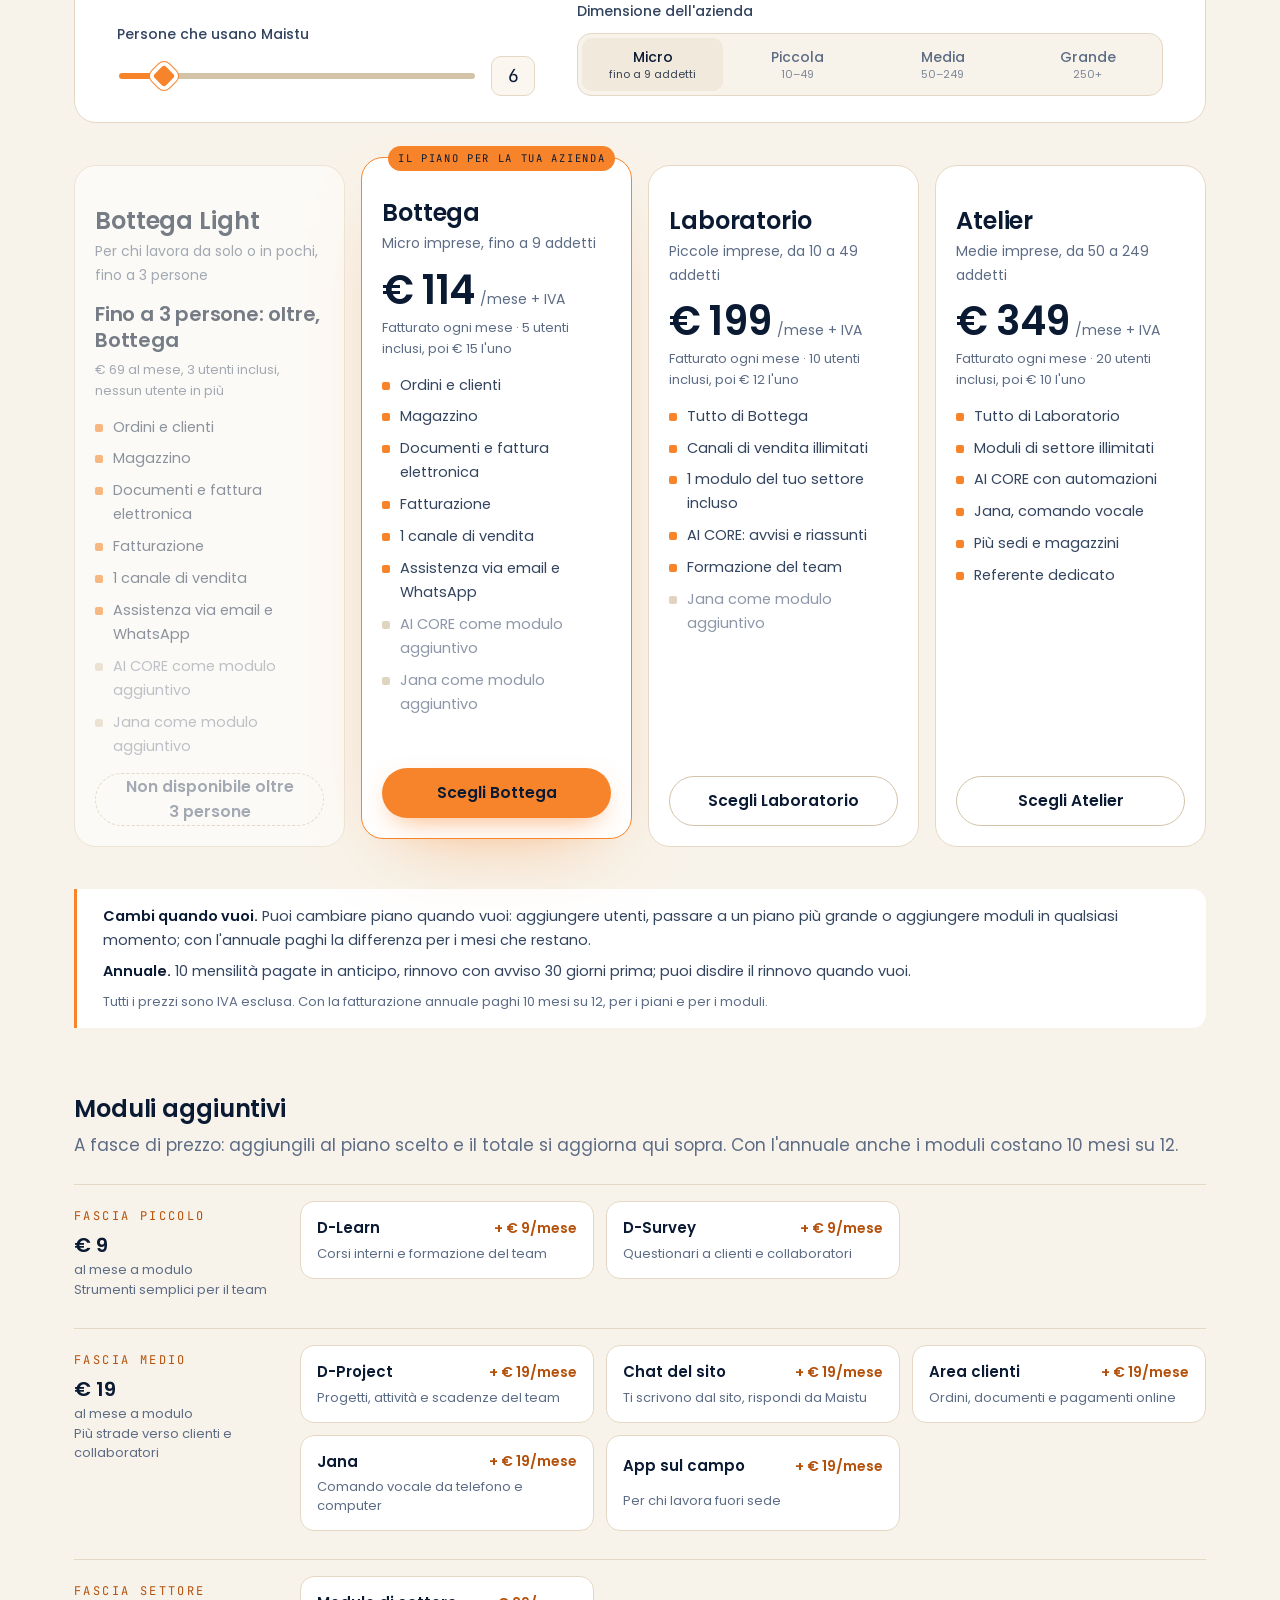
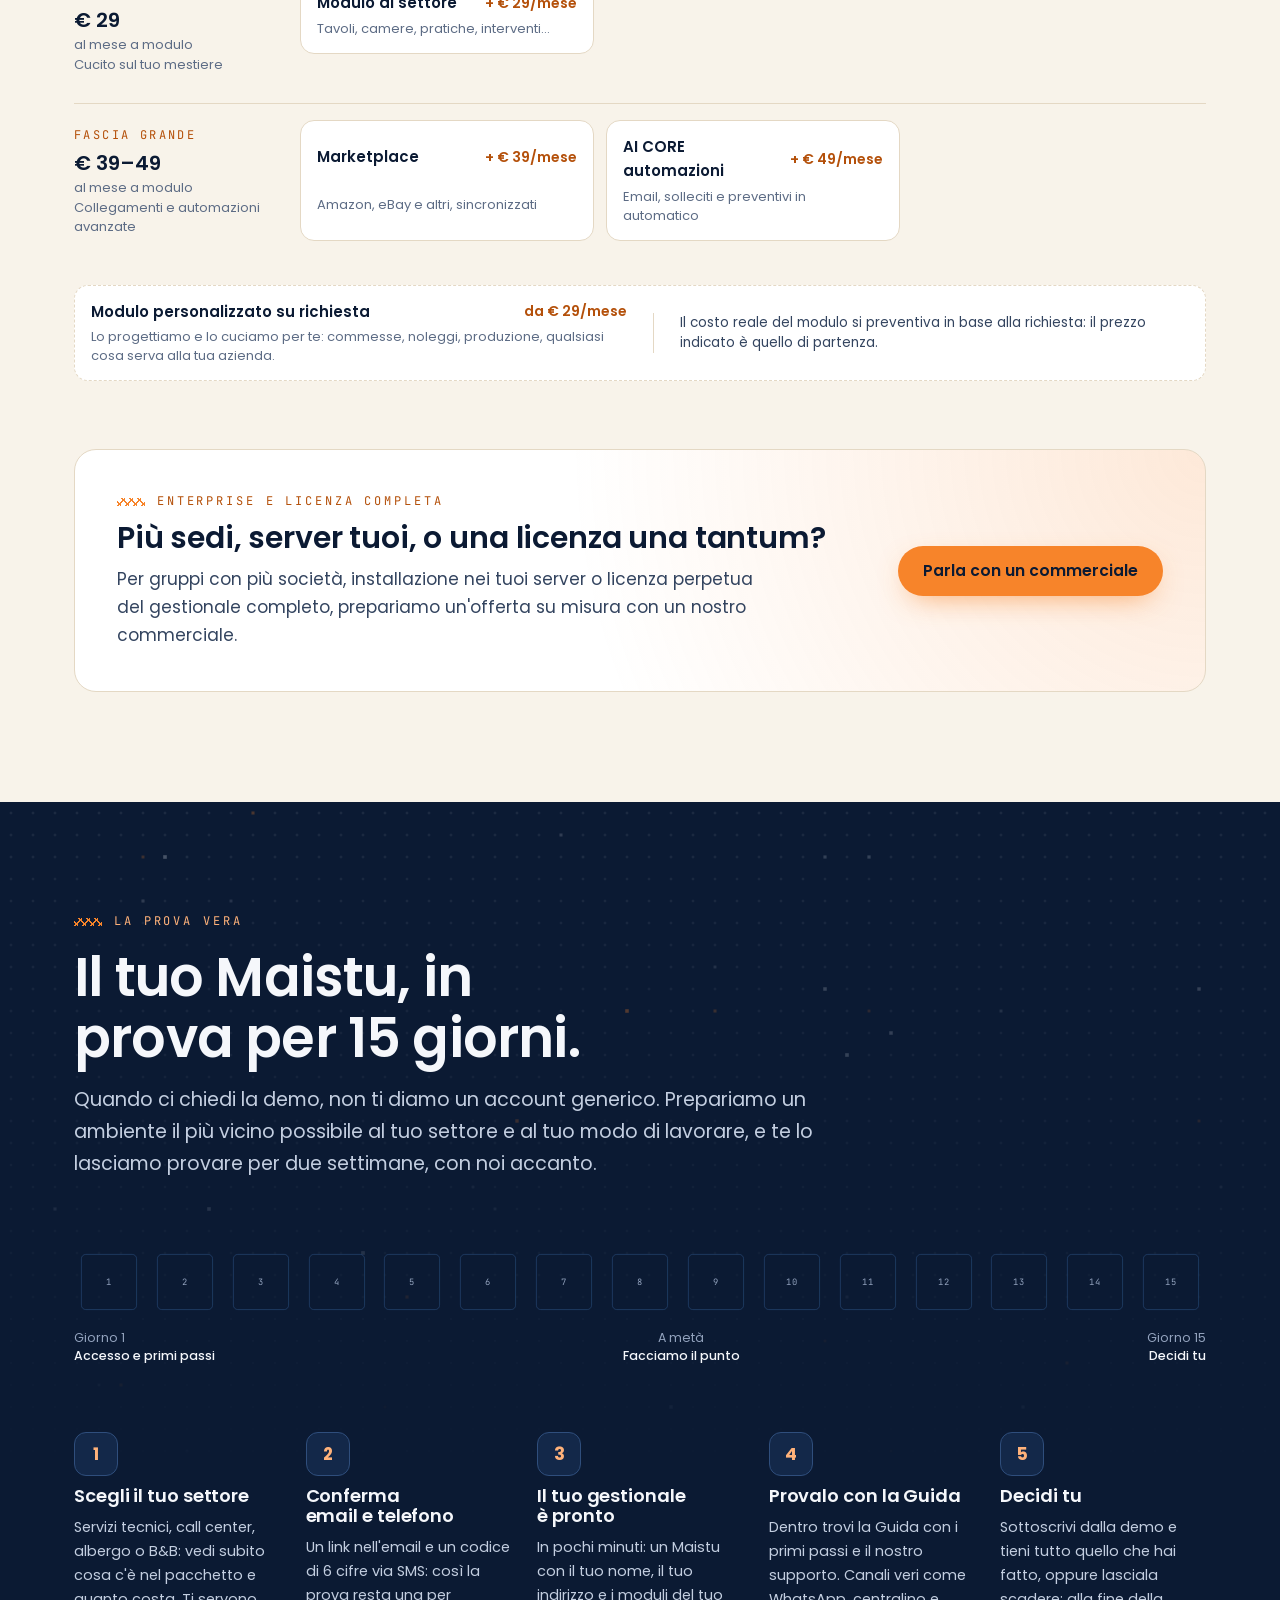
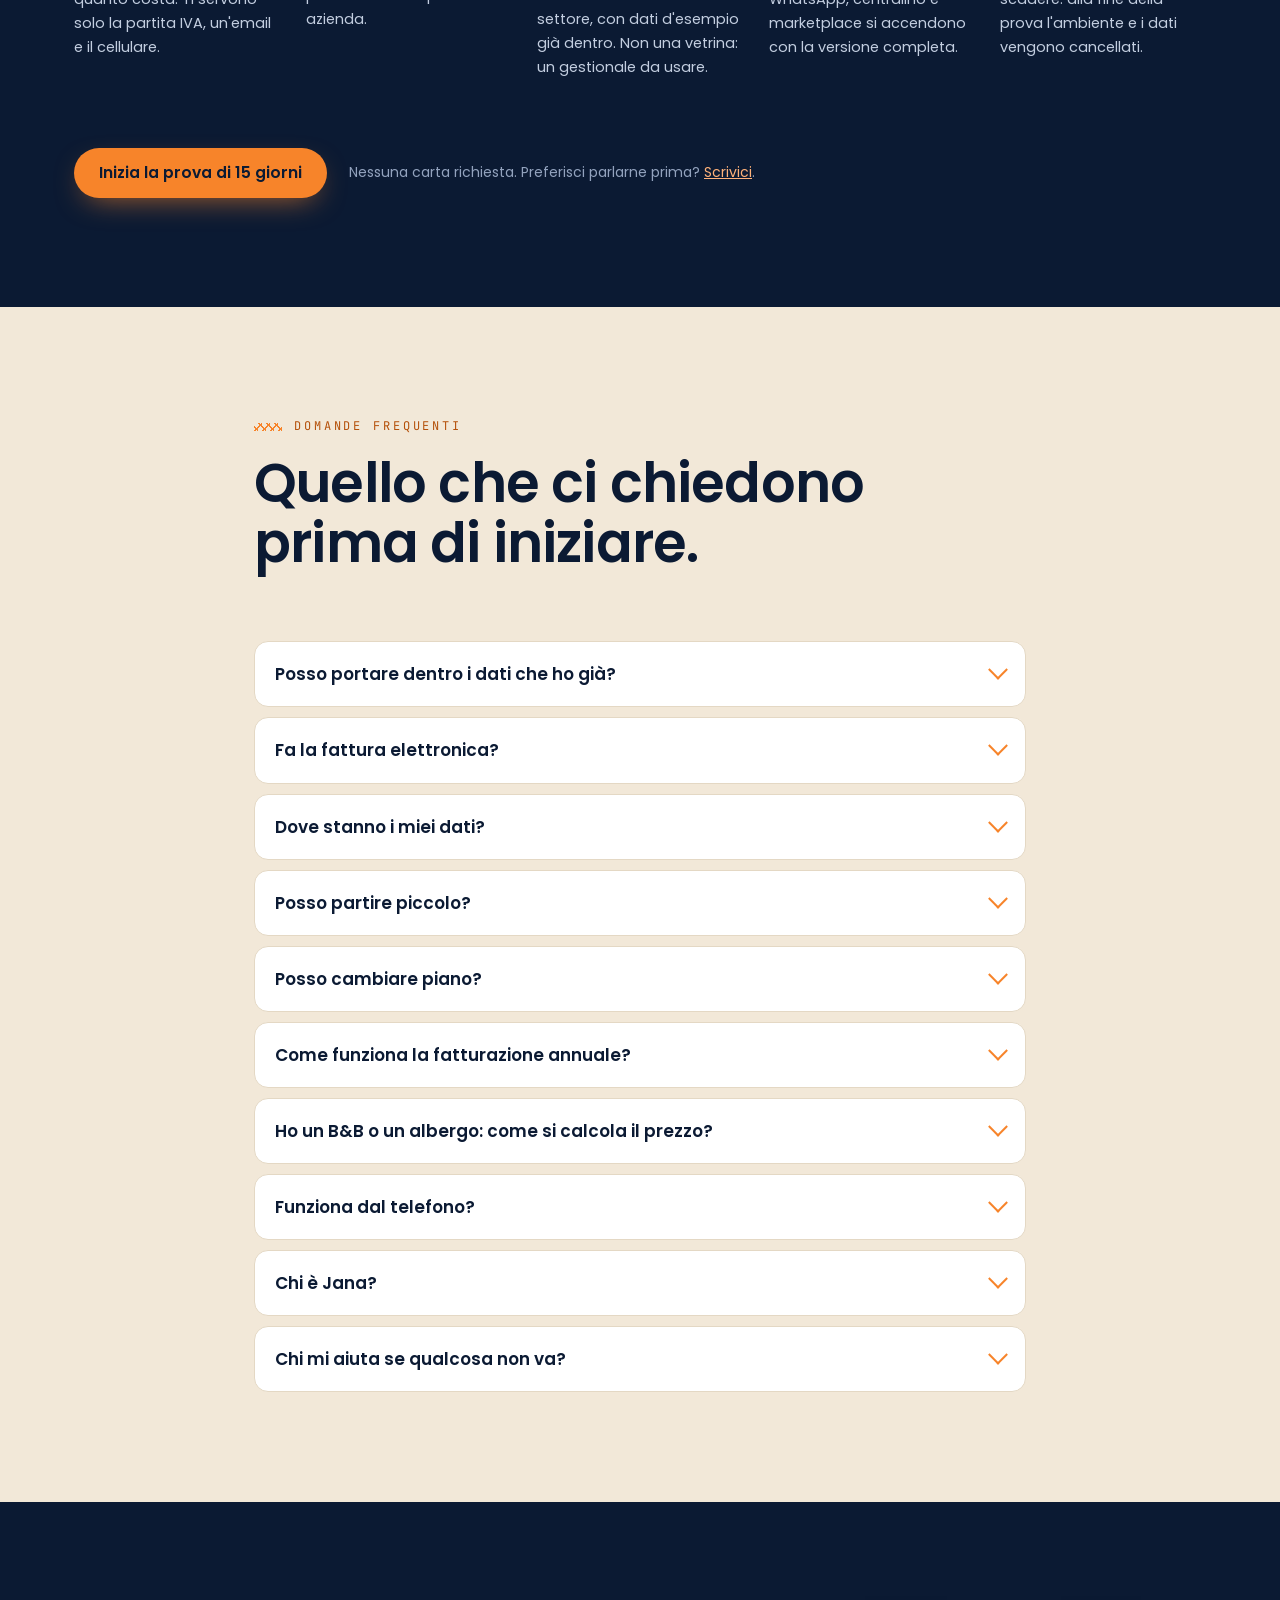
==== commit 6b71d22c: "La prova di 15 giorni si attiva da sola su demo.domotty.com Co-Authored-By: Claude Opus 5.5 <noreply" ====
--- a/index.html
+++ b/index.html
@@ -472,13 +472,13 @@
       <div class="days-labels"><span>Giorno 1<br><b>Accesso e primi passi</b></span><span>A metà<br><b>Facciamo il punto</b></span><span>Giorno 15<br><b>Decidi tu</b></span></div>
     </div>
     <ol class="trial">
-      <li class="rv"><span class="t-n">1</span><h3>Richiedi la prova</h3><p>Compila il modulo qui sotto: settore, quante persone siete, cosa usate oggi.</p></li>
-      <li class="rv"><span class="t-n">2</span><h3>Ricevi la nostra email</h3><p>Ti scriviamo cosa ci serve per prepararla (qualche prodotto, un listino, il logo, un esempio dei tuoi documenti) e come possiamo aiutarti a raccoglierlo.</p></li>
-      <li class="rv"><span class="t-n">3</span><h3>Cuciamo il tuo ambiente</h3><p>Un Maistu con il tuo nome, i moduli del tuo settore e dati che somigliano ai tuoi. Non una vetrina: un gestionale da usare.</p></li>
-      <li class="rv"><span class="t-n">4</span><h3>Colleghiamo i canali</h3><p>Se vuoi, attiviamo sulla demo anche WhatsApp, email, un numero di telefono o il centralino, il sito o un marketplace, per provarlo come nella realtà.</p></li>
-      <li class="rv"><span class="t-n">5</span><h3>Provi, poi decidi</h3><p>Quindici giorni per metterlo alla prova, con il nostro supporto. Alla fine decidi tu se proseguire. Se non prosegui, l'ambiente viene cancellato.</p></li>
+      <li class="rv"><span class="t-n">1</span><h3>Scegli il tuo settore</h3><p>Servizi tecnici, call center, albergo o B&amp;B: vedi subito cosa c'è nel pacchetto e quanto costa. Ti servono solo la partita IVA, un'email e il cellulare.</p></li>
+      <li class="rv"><span class="t-n">2</span><h3>Conferma email e telefono</h3><p>Un link nell'email e un codice di 6 cifre via SMS: così la prova resta una per azienda.</p></li>
+      <li class="rv"><span class="t-n">3</span><h3>Il tuo gestionale è pronto</h3><p>In pochi minuti: un Maistu con il tuo nome, il tuo indirizzo e i moduli del tuo settore, con dati d'esempio già dentro. Non una vetrina: un gestionale da usare.</p></li>
+      <li class="rv"><span class="t-n">4</span><h3>Provalo con la Guida</h3><p>Dentro trovi la Guida con i primi passi e il nostro supporto. Canali veri come WhatsApp, centralino e marketplace si accendono con la versione completa.</p></li>
+      <li class="rv"><span class="t-n">5</span><h3>Decidi tu</h3><p>Sottoscrivi dalla demo e tieni tutto quello che hai fatto, oppure lasciala scadere: alla fine della prova l'ambiente e i dati vengono cancellati.</p></li>
     </ol>
-    <div class="prova-cta rv"><a class="btn btn-or" href="#contatti" data-tipo="Prova Maistu 15 giorni">Richiedi la prova di 15 giorni</a><span class="muted">Nessun impegno: ti ricontattiamo noi.</span></div>
+    <div class="prova-cta rv"><a class="btn btn-or" href="https://demo.domotty.com/demo/" rel="noopener" data-tipo="Prova Maistu 15 giorni">Inizia la prova di 15 giorni</a><span class="muted">Nessuna carta richiesta. Preferisci parlarne prima? <a href="#contatti">Scrivici</a>.</span></div>
   </div>
 </section>
 
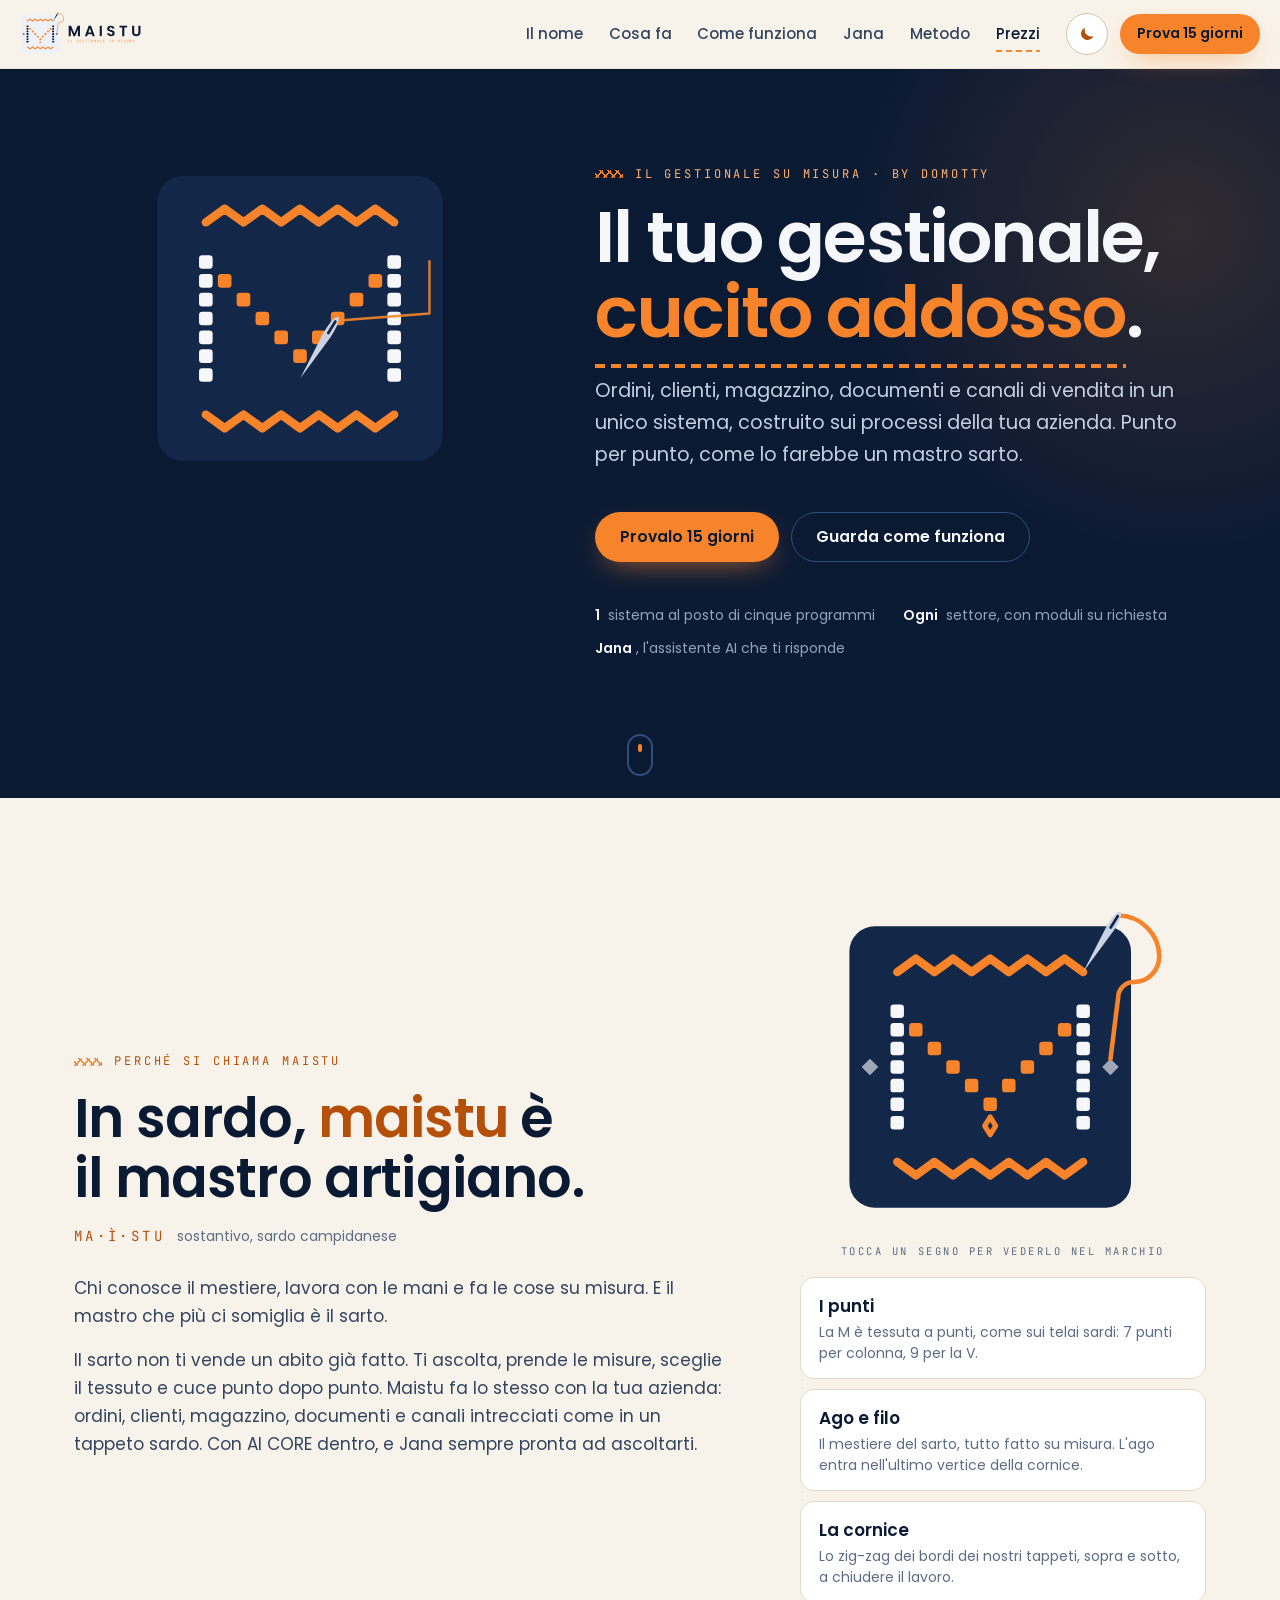
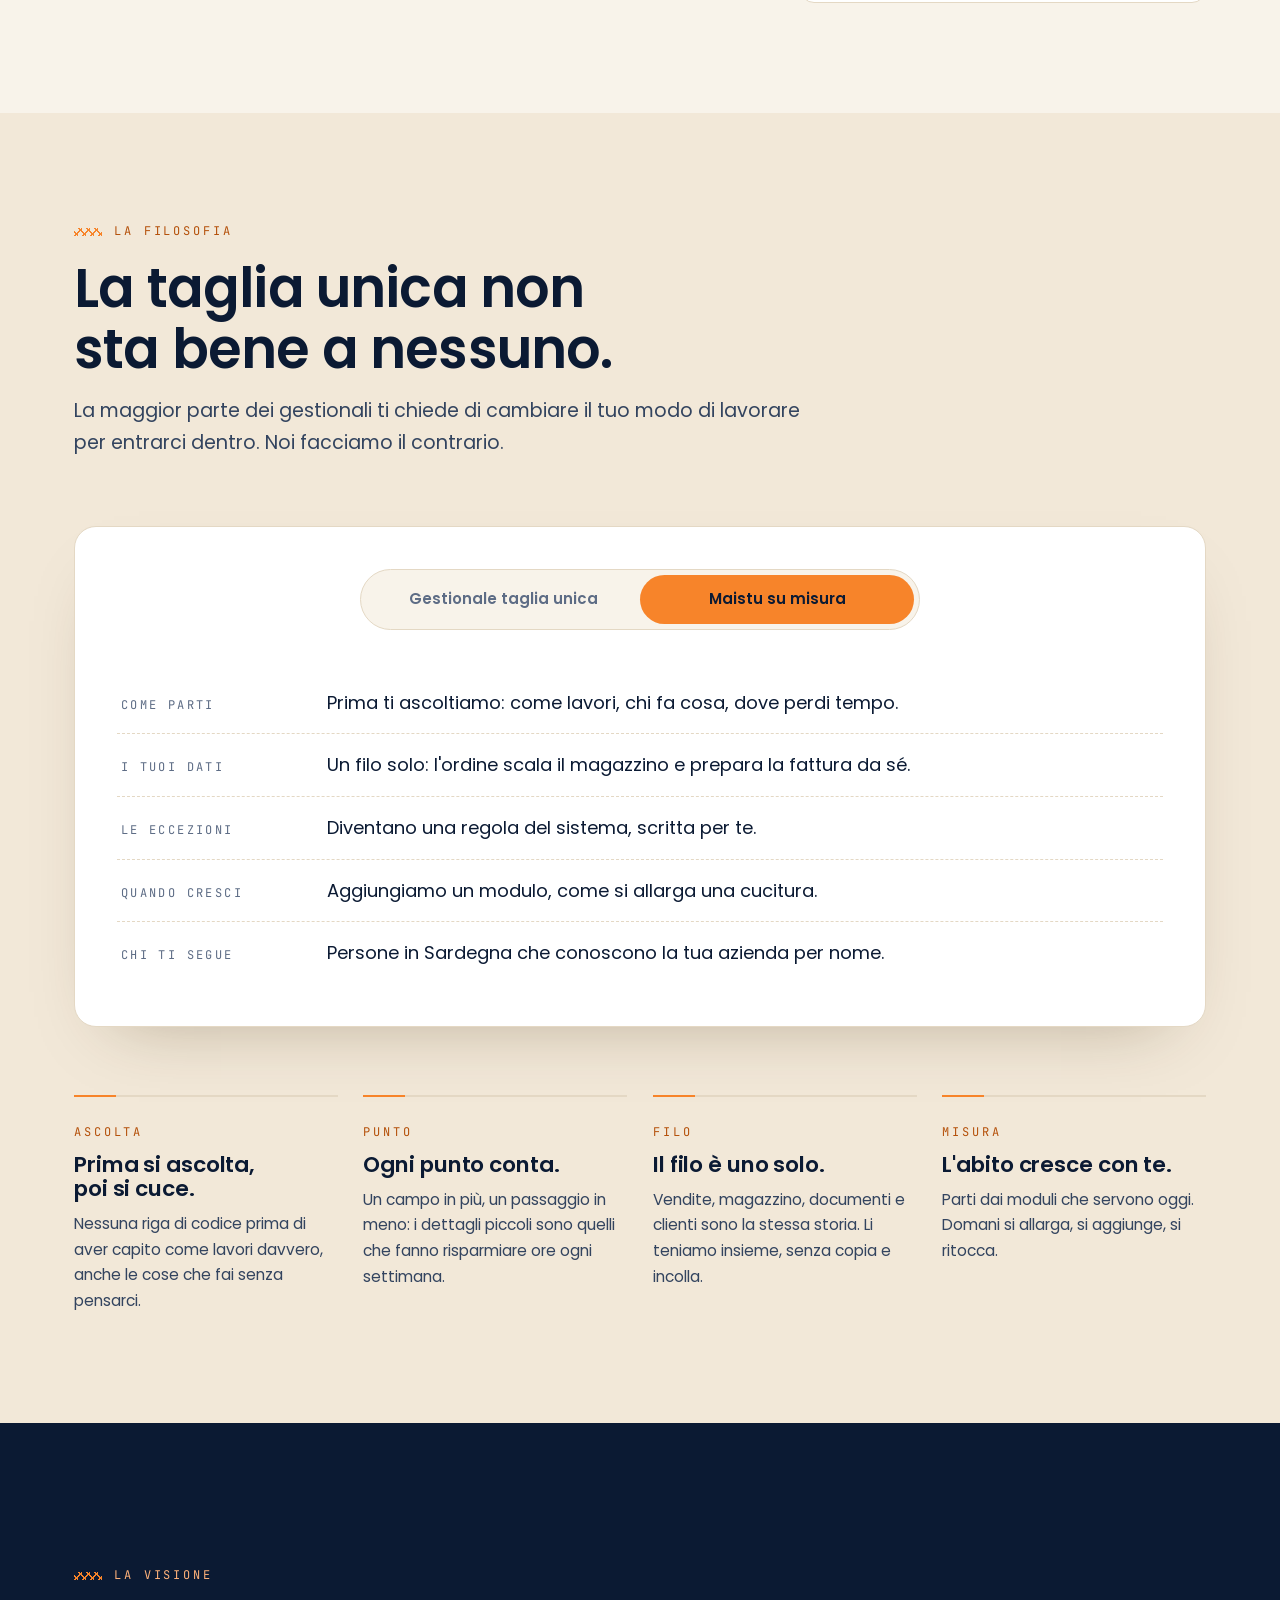
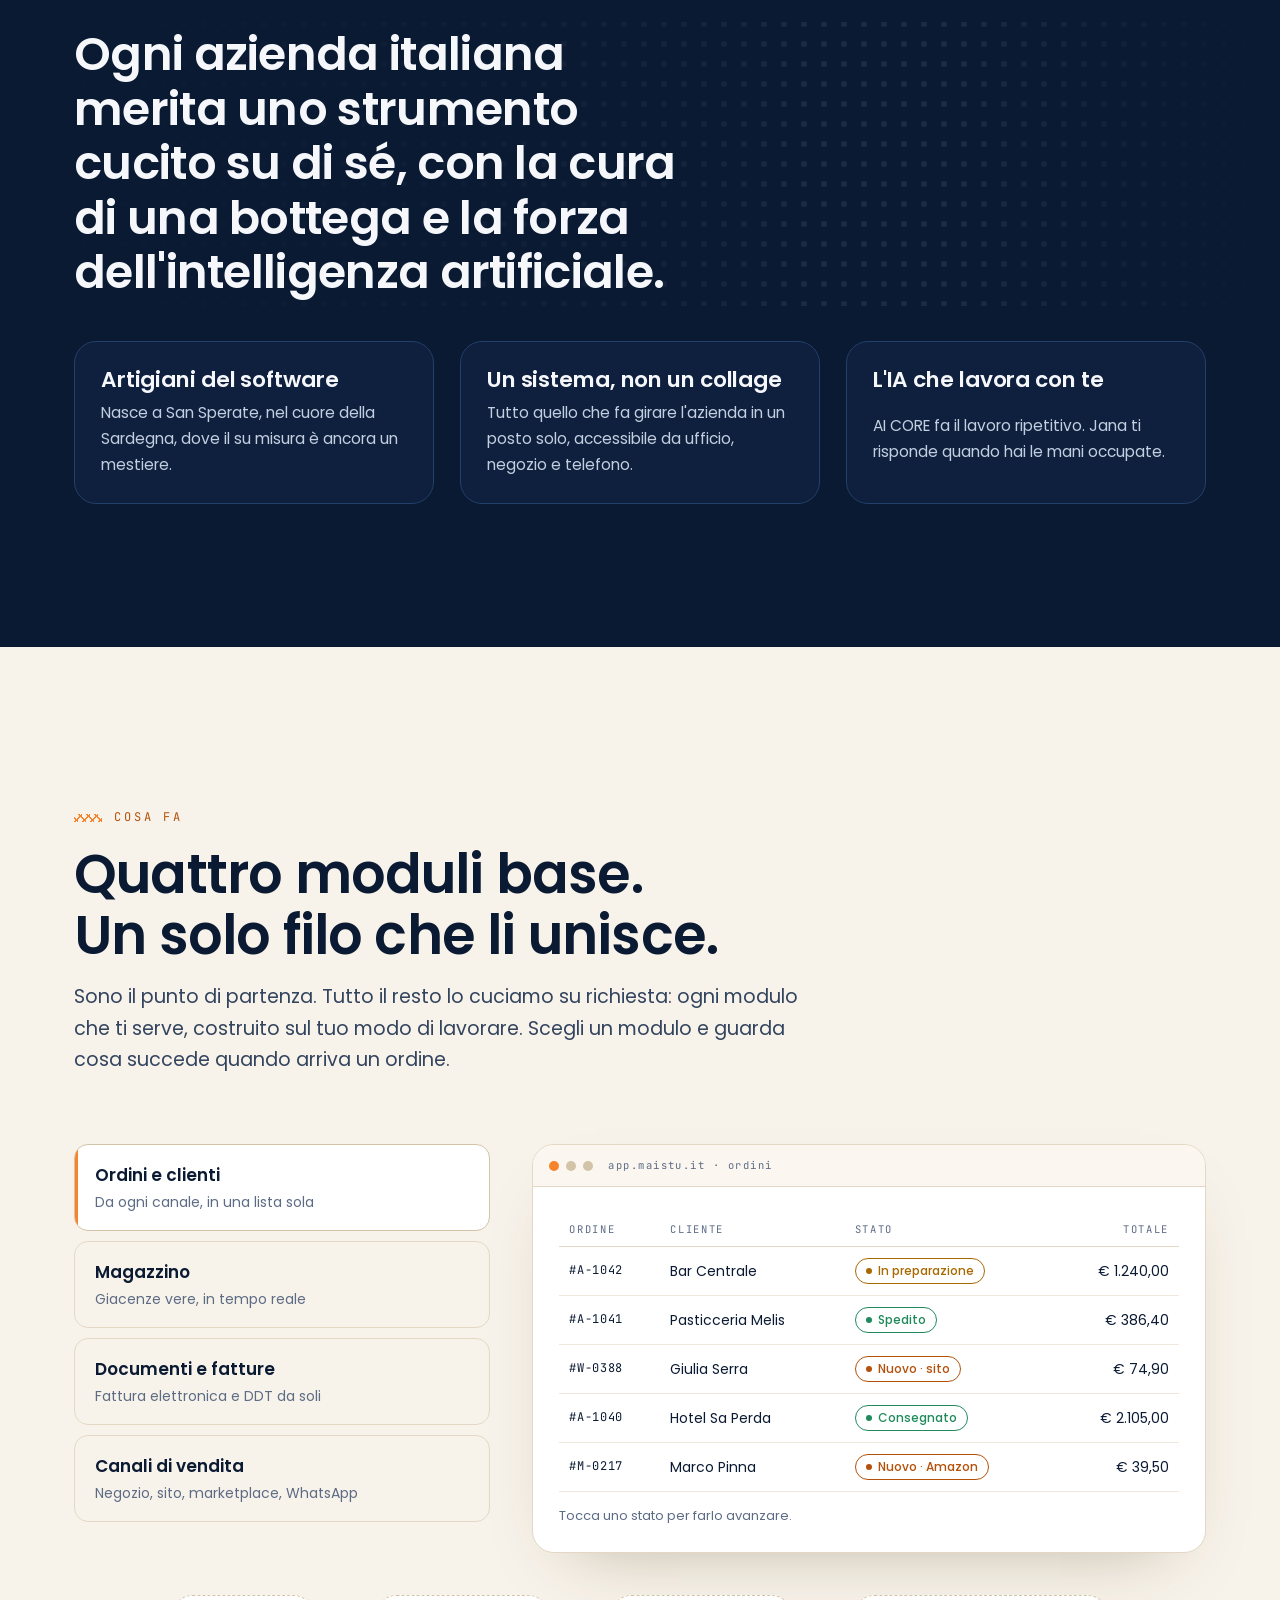
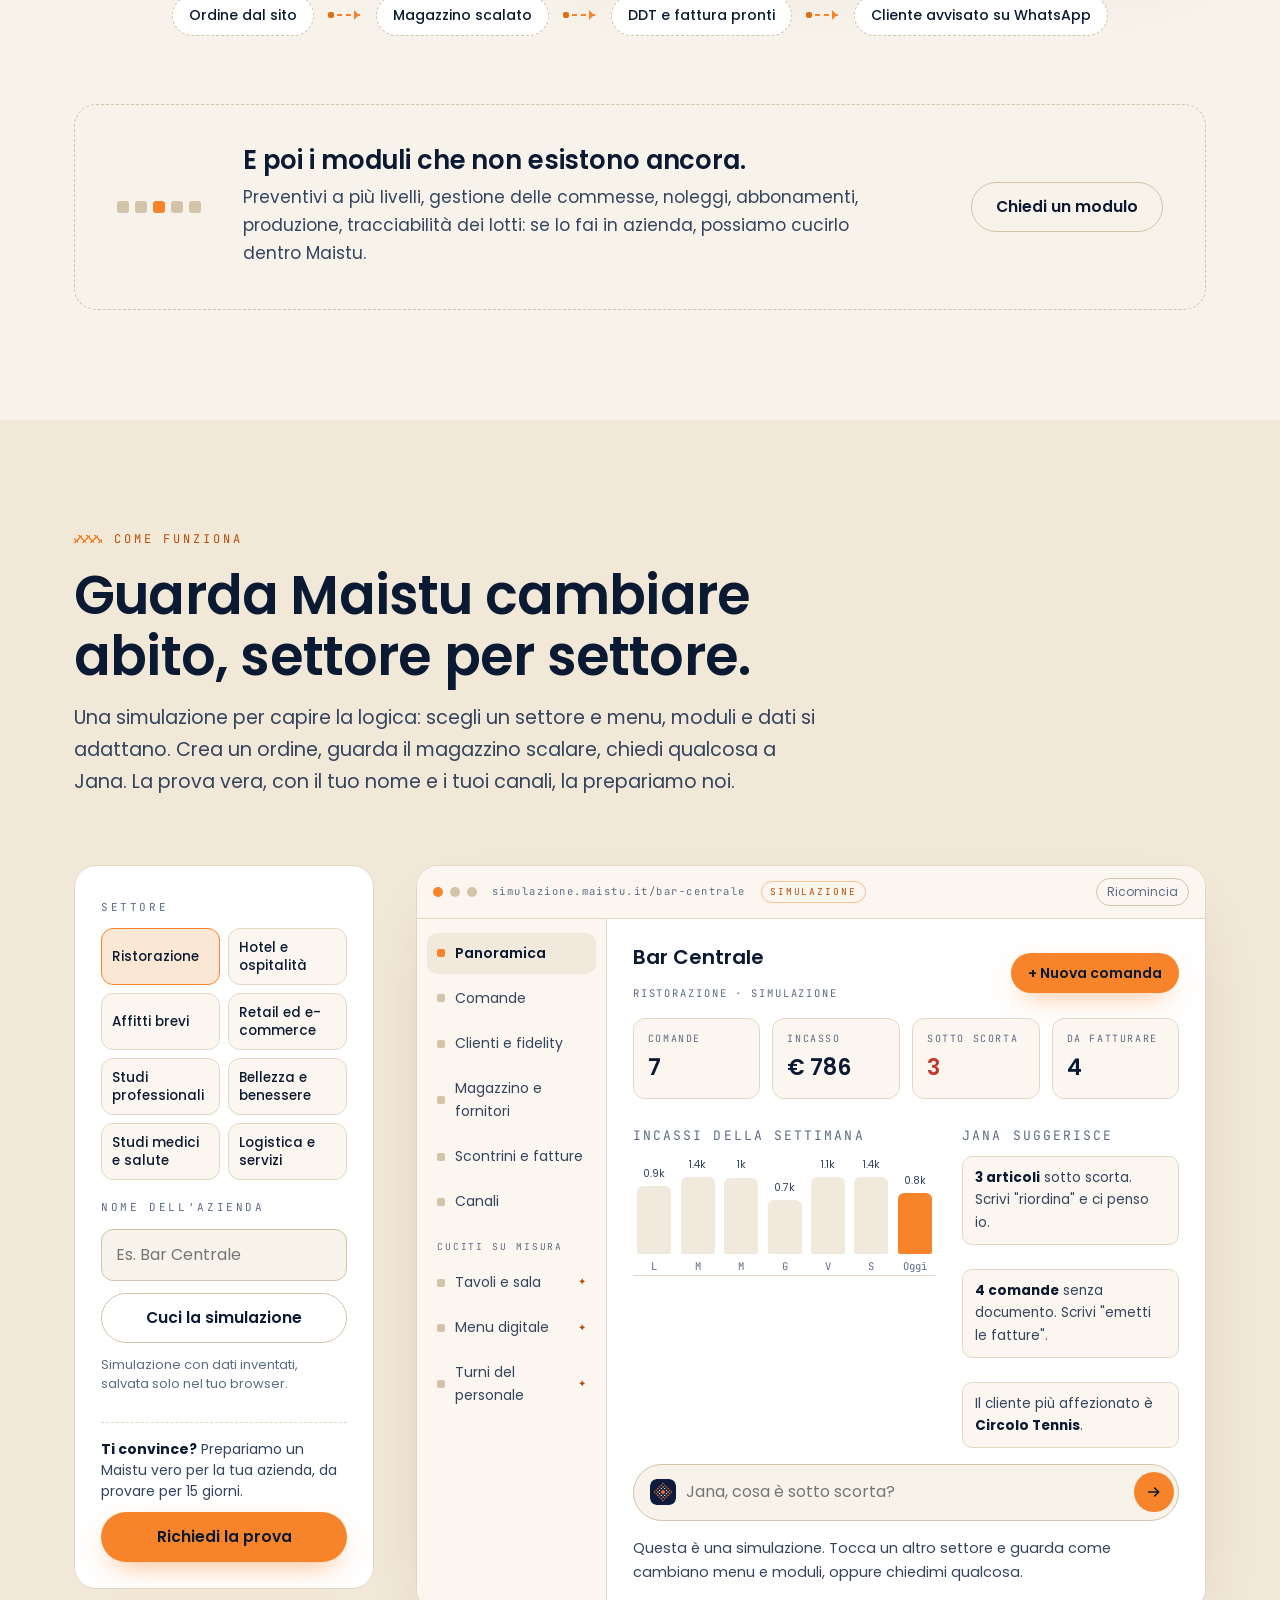
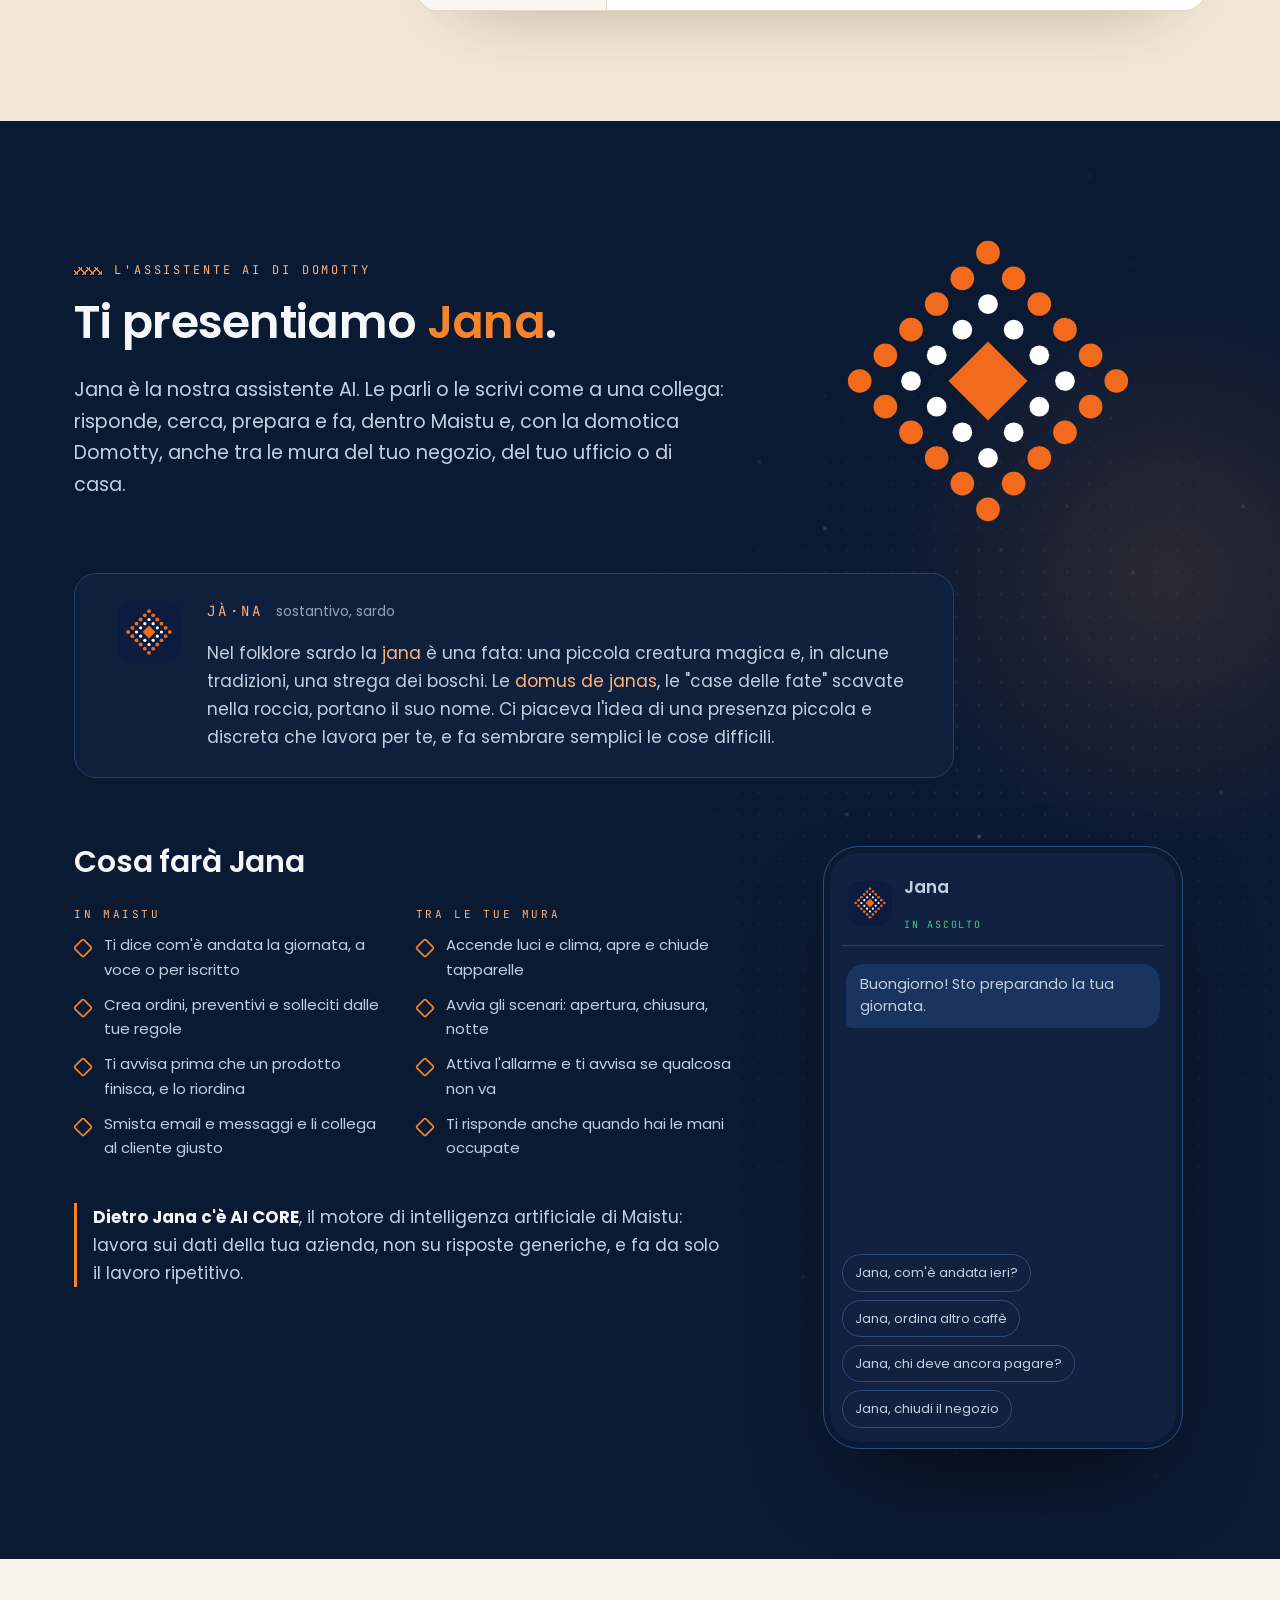
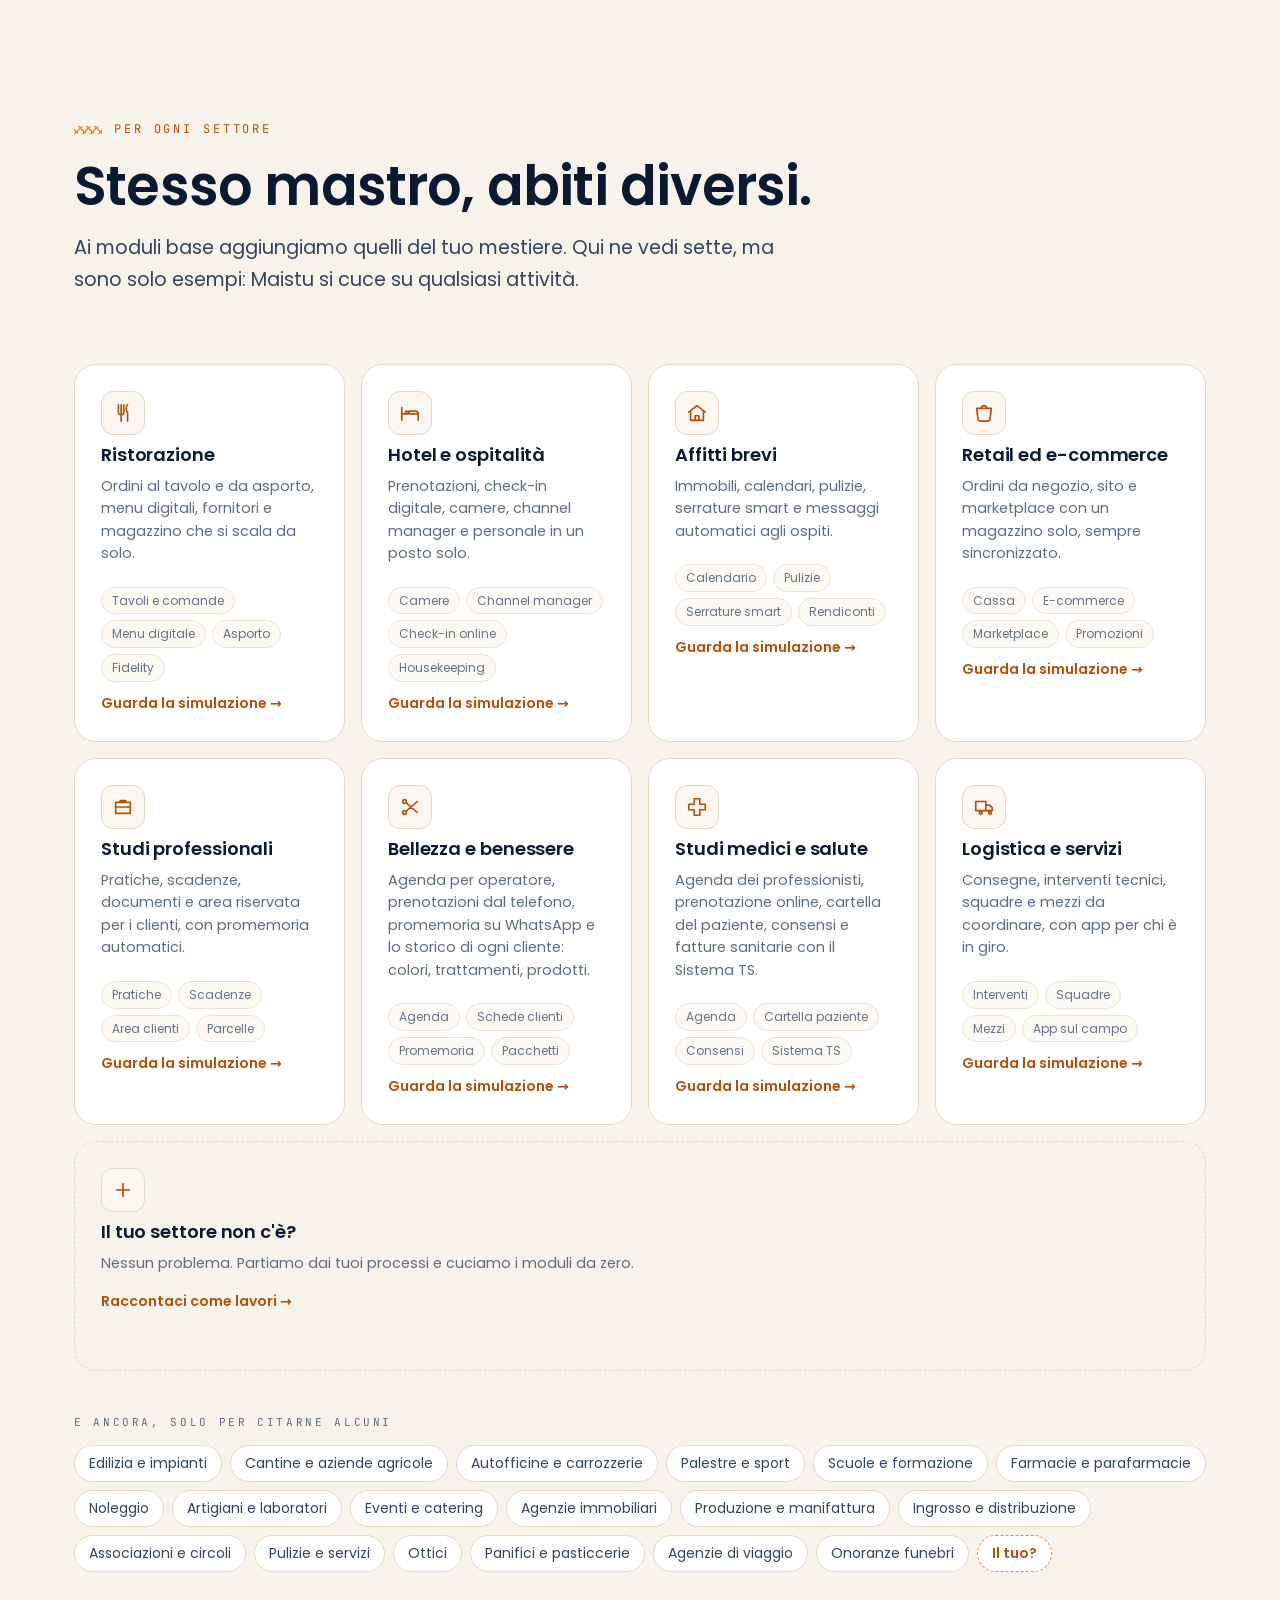
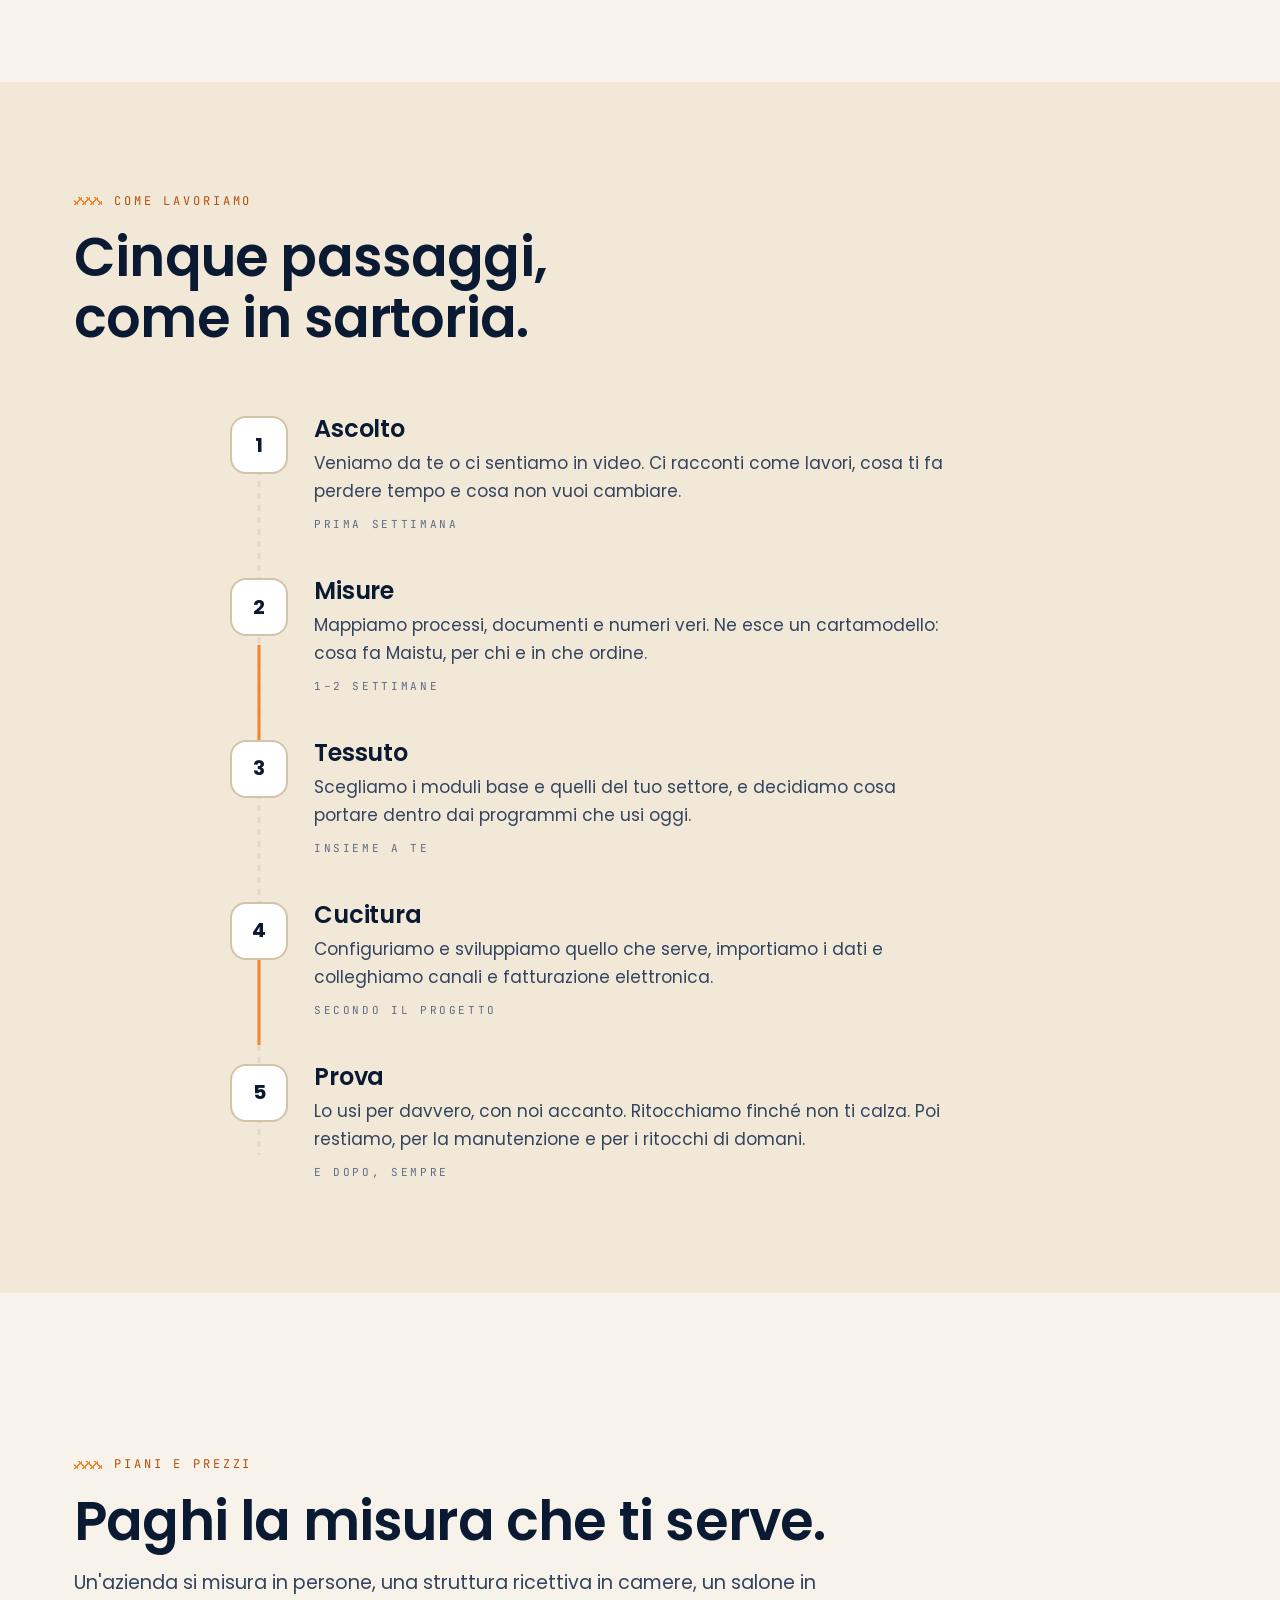
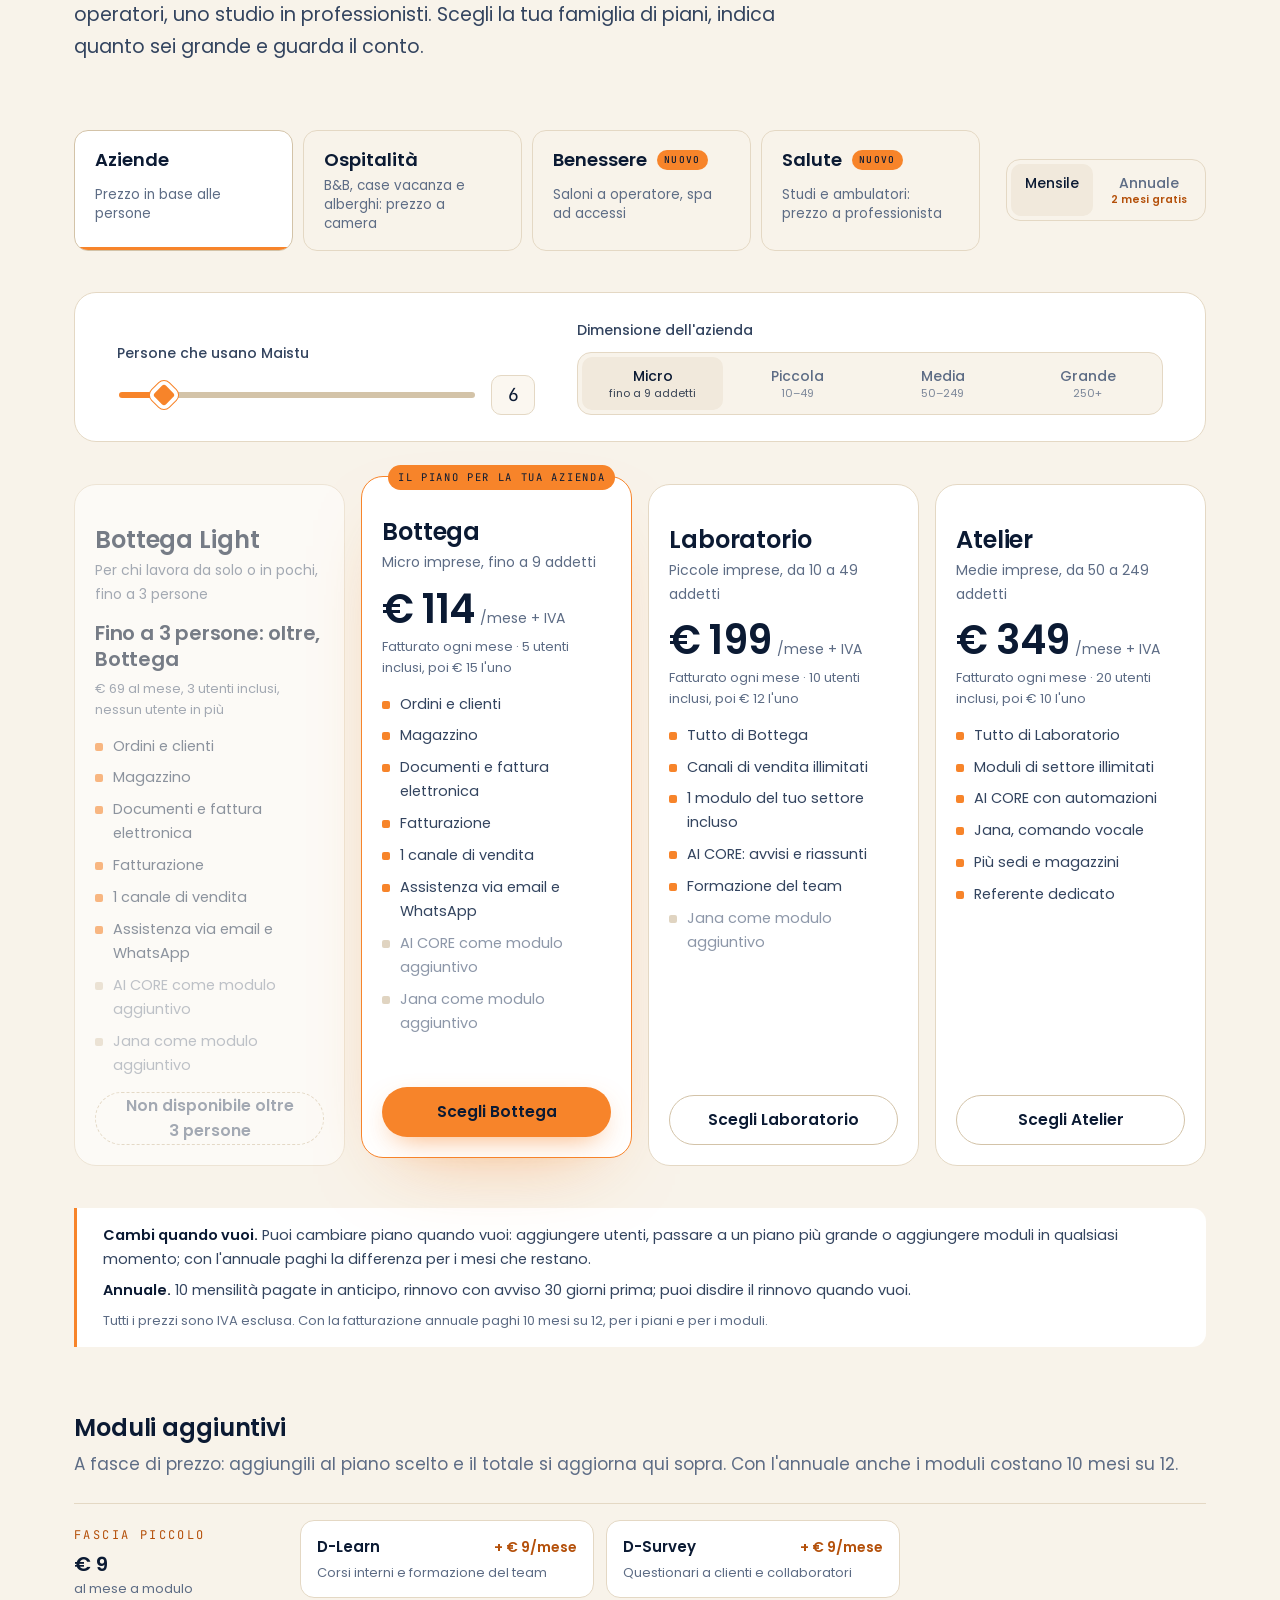
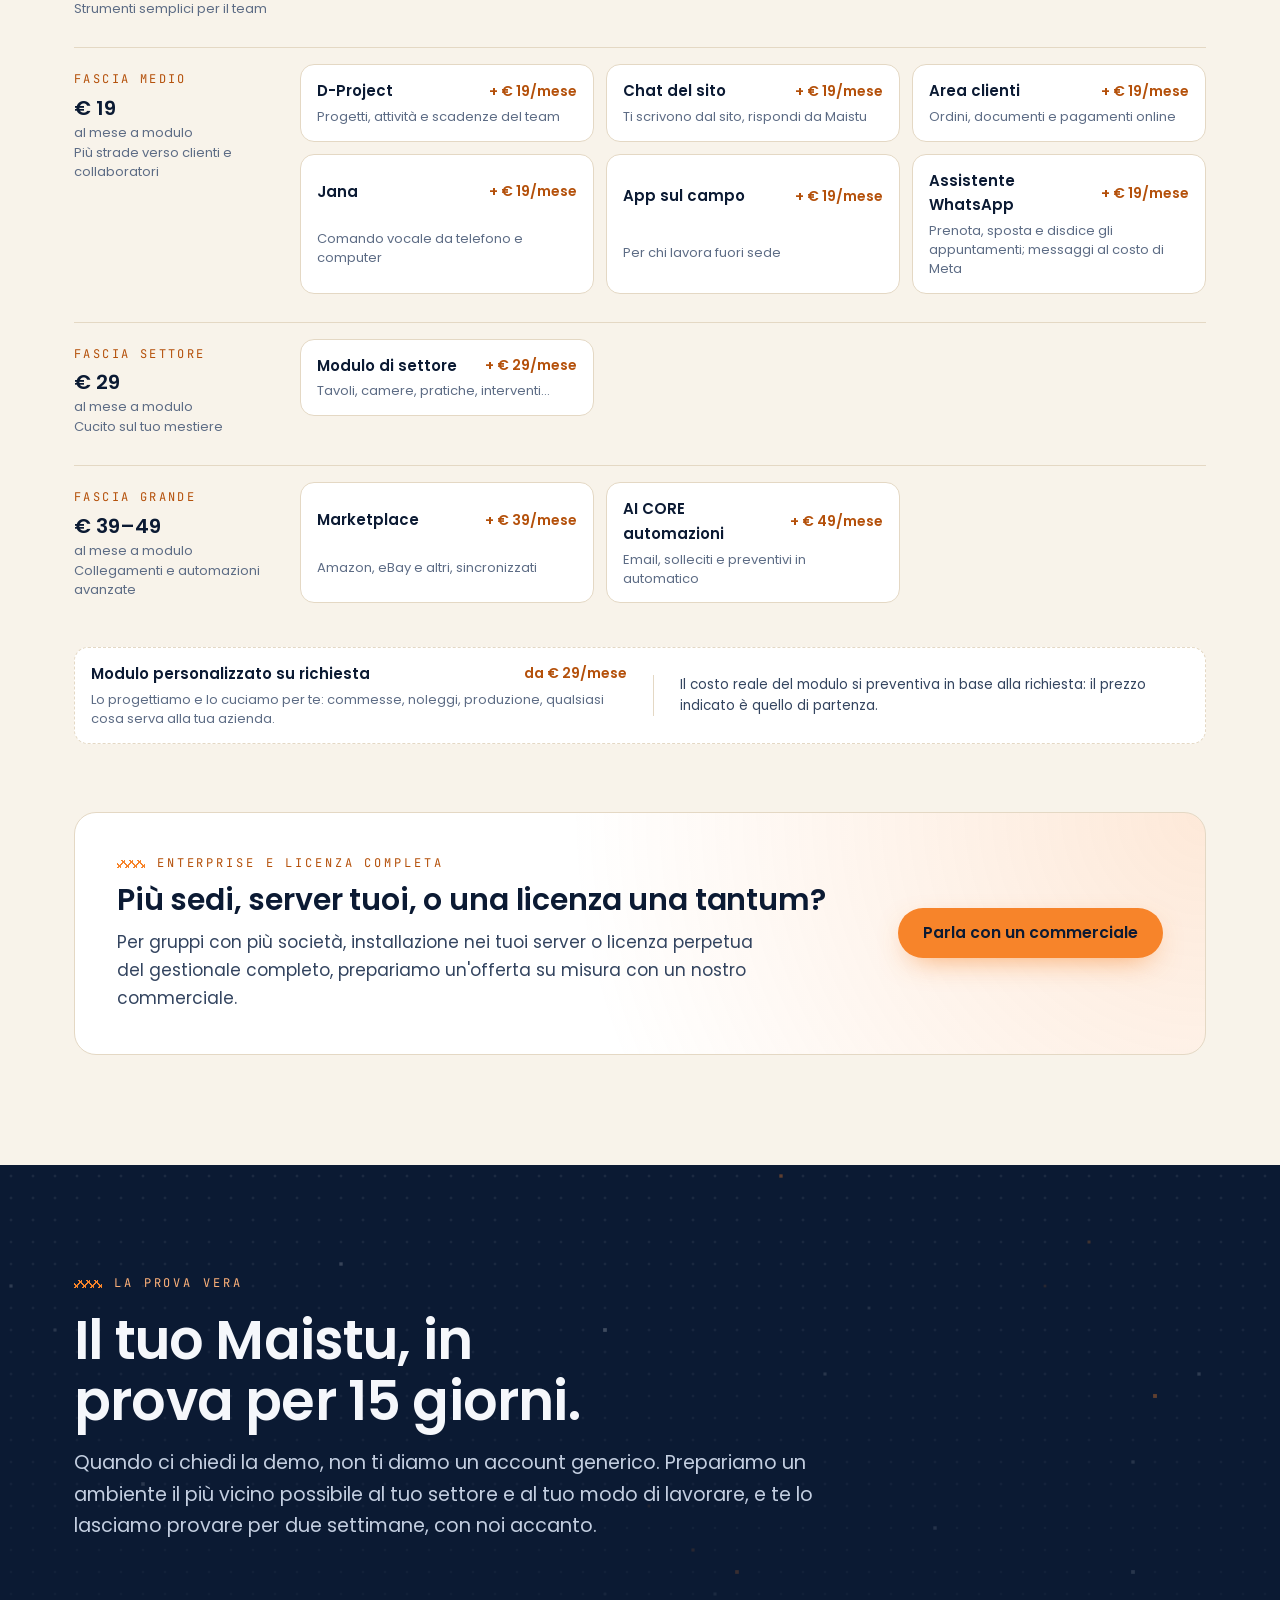
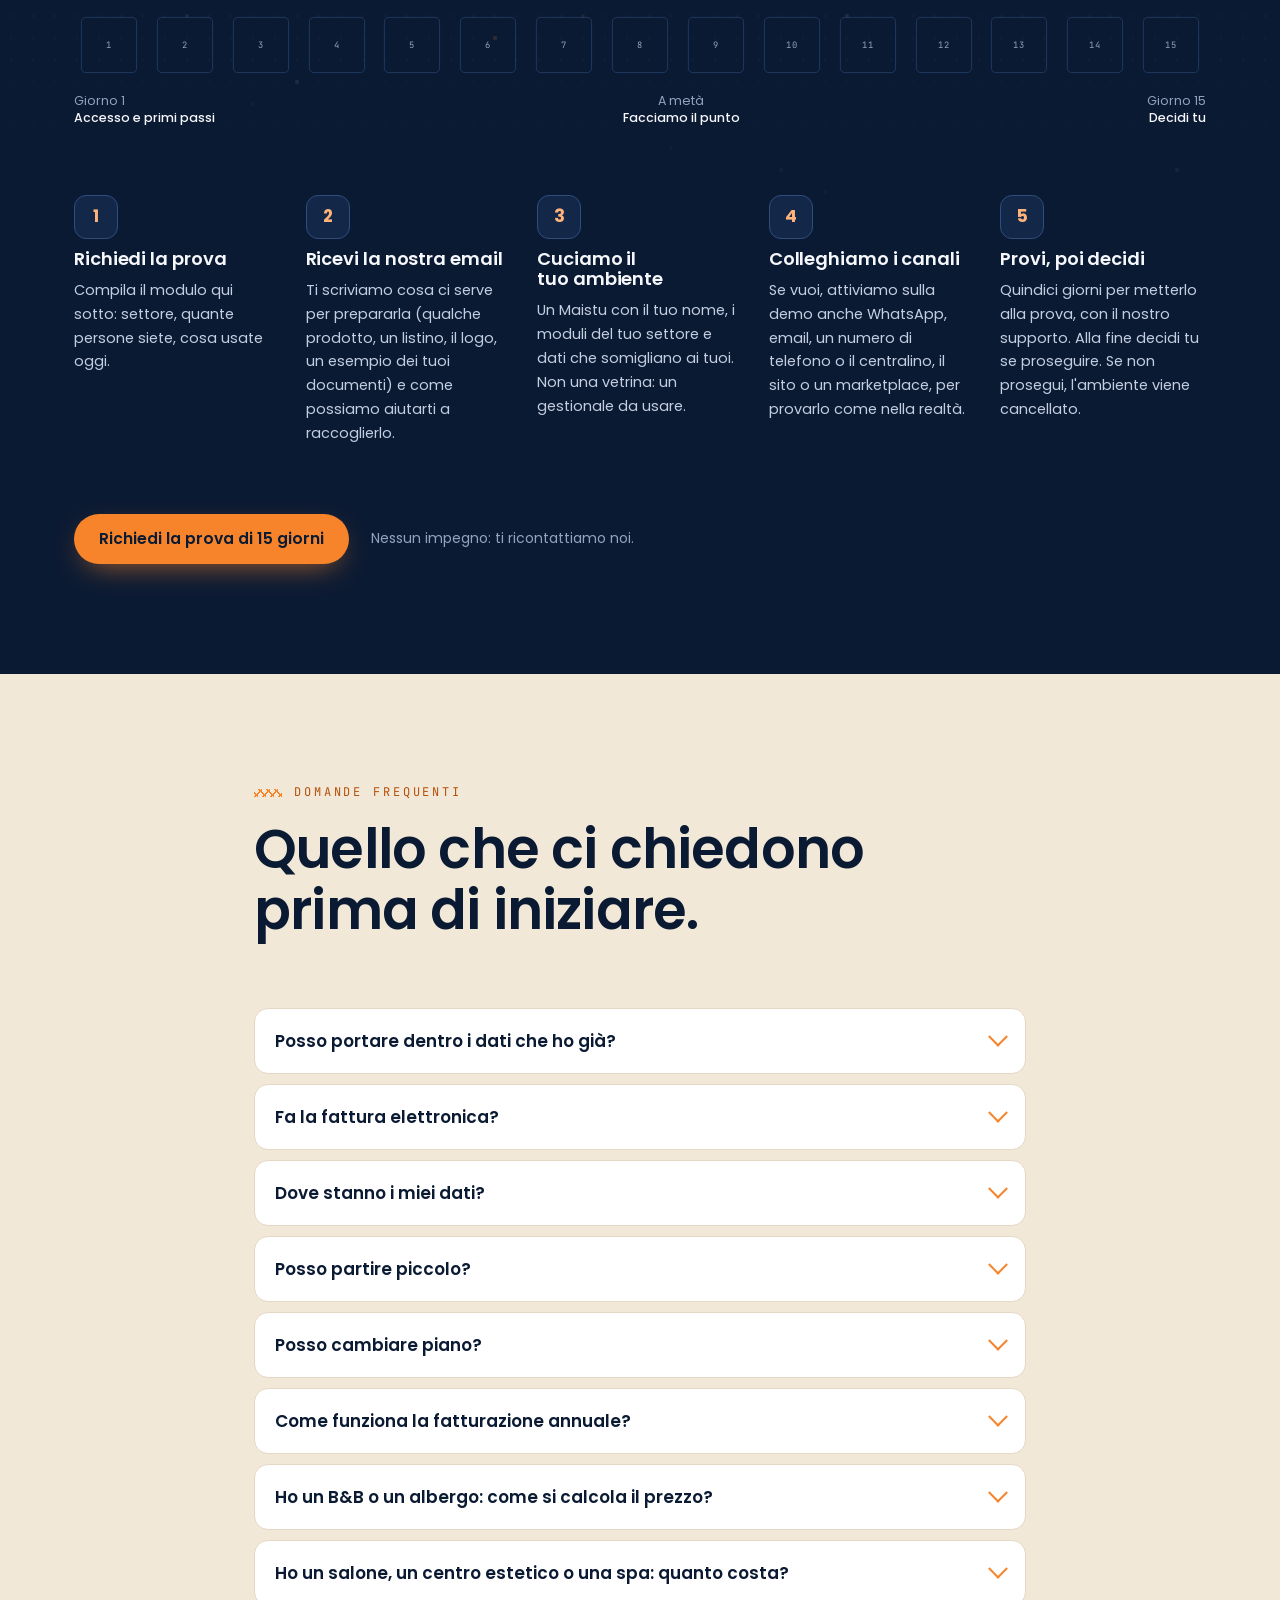
==== commit 33ba61cd: "Prezzi: famiglie Benessere (saloni a operatore, spa ad accessi) e Salute (a professionista), settori" ====
--- a/index.html
+++ b/index.html
@@ -355,7 +355,7 @@
     <div class="head rv">
       <p class="eyebrow">Piani e prezzi</p>
       <h2>Paghi la misura che ti serve.</h2>
-      <p class="lead">Un'azienda si misura in persone, una struttura ricettiva in camere. Scegli la tua famiglia di piani, indica quanto sei grande e guarda il conto.</p>
+      <p class="lead">Un'azienda si misura in persone, una struttura ricettiva in camere, un salone in operatori, uno studio in professionisti. Scegli la tua famiglia di piani, indica quanto sei grande e guarda il conto.</p>
     </div>
 
     <div class="calc rv" id="calc">
@@ -363,6 +363,8 @@
         <div class="fam" role="tablist" aria-label="Famiglia di piani" id="fam">
           <button type="button" role="tab" id="tab-az" aria-selected="true" aria-controls="pan-az" data-fam="az"><span class="ft">Aziende</span><span class="fd">Prezzo in base alle persone</span></button>
           <button type="button" role="tab" id="tab-os" aria-selected="false" aria-controls="pan-os" tabindex="-1" data-fam="os"><span class="ft">Ospitalità</span><span class="fd">B&amp;B, case vacanza e alberghi: prezzo a camera</span></button>
+          <button type="button" role="tab" id="tab-be" aria-selected="false" aria-controls="pan-be" tabindex="-1" data-fam="be"><span class="ft">Benessere <span class="new">Nuovo</span></span><span class="fd">Saloni a operatore, spa ad accessi</span></button>
+          <button type="button" role="tab" id="tab-sa" aria-selected="false" aria-controls="pan-sa" tabindex="-1" data-fam="sa"><span class="ft">Salute <span class="new">Nuovo</span></span><span class="fd">Studi e ambulatori: prezzo a professionista</span></button>
         </div>
         <div class="seg" role="radiogroup" aria-label="Fatturazione" id="billing">
           <button type="button" role="radio" aria-checked="true" data-bill="m">Mensile</button>
@@ -431,6 +433,81 @@
         </div>
       </div>
 
+
+      <!-- Famiglia «Benessere»: saloni per operatore (con un minimo), spa per accessi contemporanei (tre misure) -->
+      <div class="fam-pan" role="tabpanel" id="pan-be" aria-labelledby="tab-be" hidden>
+        <div class="calc-ctl calc-ctl-os">
+          <div class="ctl">
+            <span class="ctl-l" id="bTypeL">La tua attività</span>
+            <div class="seg seg-2" role="radiogroup" aria-labelledby="bTypeL" id="bType">
+              <button type="button" role="radio" aria-checked="true" data-b="saloni">Saloni ed estetica<small>a operatore</small></button>
+              <button type="button" role="radio" aria-checked="false" data-b="spa">Centri benessere e spa<small>ad accessi</small></button>
+            </div>
+          </div>
+          <div class="ctl">
+            <label for="bUnits" id="bUnitsL">Operatori in agenda</label>
+            <div class="range-row"><input type="range" id="bUnits" min="1" max="31" value="4"><output id="bUnitsOut" class="mono" for="bUnits">4</output></div>
+          </div>
+          <div class="ctl">
+            <label for="bUsers" id="bUsersL">Persone alla reception</label>
+            <div class="range-row"><input type="range" id="bUsers" min="0" max="15" value="0"><output id="bUsersOut" class="mono" for="bUsers">0</output></div>
+          </div>
+        </div>
+        <div class="quote" id="bQuote" hidden>
+          <div><p class="eyebrow">Su quotazione</p><h3 id="bQuoteT">Per un centro della tua dimensione prepariamo un'offerta dedicata.</h3><p>Per strutture grandi o con più sedi servono configurazioni e assistenza pensate apposta. Un nostro commerciale ti prepara la quotazione.</p></div>
+          <a class="btn btn-or" href="#contatti" data-tipo="Preventivo Enterprise">Richiedi la quotazione</a>
+        </div>
+        <div class="hosp">
+          <div class="plans plans-3" id="bPlans"></div>
+          <aside class="hosp-inc" aria-labelledby="bIncT">
+            <p class="eyebrow" id="bIncT">Sempre incluso</p>
+            <ul id="bInc"></ul>
+          </aside>
+        </div>
+        <div class="hosp-ex">
+          <p class="ctl-l" id="bExL">Qualche esempio, al mese (IVA esclusa)</p>
+          <div class="hosp-ex-list" id="bEx" role="group" aria-labelledby="bExL"></div>
+          <p class="tiny muted">Saloni: il minimo mensile vale solo per gli operatori; ogni operatore ha il suo accesso, chi lavora solo alla reception costa <span data-pr="extra">12</span> € al mese. Spa: ogni misura comprende un certo numero di persone dello staff, poi <span data-pr="extra">12</span> € ciascuna. I moduli aggiuntivi si sommano.</p>
+        </div>
+      </div>
+
+      <!-- Famiglia «Salute»: prezzo per professionista con agenda, con un minimo mensile -->
+      <div class="fam-pan" role="tabpanel" id="pan-sa" aria-labelledby="tab-sa" hidden>
+        <div class="calc-ctl calc-ctl-os">
+          <div class="ctl">
+            <span class="ctl-l" id="sTypeL">Il tuo studio</span>
+            <div class="seg seg-2" role="radiogroup" aria-labelledby="sTypeL" id="sType">
+              <button type="button" role="radio" aria-checked="true" data-s="studi">Studi e professionisti<small>a professionista</small></button>
+              <button type="button" role="radio" aria-checked="false" data-s="poli">Poliambulatori e cliniche<small>per i centri più grandi</small></button>
+            </div>
+          </div>
+          <div class="ctl">
+            <label for="sUnits">Professionisti con agenda</label>
+            <div class="range-row"><input type="range" id="sUnits" min="1" max="61" value="3"><output id="sUnitsOut" class="mono" for="sUnits">3</output></div>
+          </div>
+          <div class="ctl">
+            <label for="sUsers">Persone in segreteria</label>
+            <div class="range-row"><input type="range" id="sUsers" min="0" max="20" value="2"><output id="sUsersOut" class="mono" for="sUsers">2</output></div>
+          </div>
+        </div>
+        <div class="quote" id="sQuote" hidden>
+          <div><p class="eyebrow">Su quotazione</p><h3>Oltre 60 professionisti prepariamo un'offerta dedicata.</h3><p>Per cliniche grandi o con più sedi servono configurazioni e assistenza pensate apposta. Un nostro commerciale ti prepara la quotazione.</p></div>
+          <a class="btn btn-or" href="#contatti" data-tipo="Preventivo Enterprise">Richiedi la quotazione</a>
+        </div>
+        <div class="hosp">
+          <div class="plans plans-2" id="sPlans"></div>
+          <aside class="hosp-inc" aria-labelledby="sIncT">
+            <p class="eyebrow" id="sIncT">Sempre incluso</p>
+            <ul id="sInc"></ul>
+          </aside>
+        </div>
+        <div class="hosp-ex">
+          <p class="ctl-l" id="sExL">Qualche esempio, al mese (IVA esclusa)</p>
+          <div class="hosp-ex-list" id="sEx" role="group" aria-labelledby="sExL"></div>
+          <p class="tiny muted">Il minimo mensile vale solo per i professionisti. Sono comprese 2 persone in segreteria, poi <span data-pr="extra">12</span> € ciascuna; i moduli aggiuntivi si sommano.</p>
+        </div>
+      </div>
+
       <div class="plans-rules">
         <p><b>Cambi quando vuoi.</b> Puoi cambiare piano quando vuoi: aggiungere utenti, passare a un piano più grande o aggiungere moduli in qualsiasi momento; con l'annuale paghi la differenza per i mesi che restano.</p>
         <!-- DA CONFERMARE CON IL LEGALE: i giorni di preavviso del rinnovo vengono da PRICING.rinnovoAvvisoGiorni in site.js (oggi 30). -->
@@ -472,13 +549,13 @@
       <div class="days-labels"><span>Giorno 1<br><b>Accesso e primi passi</b></span><span>A metà<br><b>Facciamo il punto</b></span><span>Giorno 15<br><b>Decidi tu</b></span></div>
     </div>
     <ol class="trial">
-      <li class="rv"><span class="t-n">1</span><h3>Scegli il tuo settore</h3><p>Servizi tecnici, call center, albergo o B&amp;B: vedi subito cosa c'è nel pacchetto e quanto costa. Ti servono solo la partita IVA, un'email e il cellulare.</p></li>
-      <li class="rv"><span class="t-n">2</span><h3>Conferma email e telefono</h3><p>Un link nell'email e un codice di 6 cifre via SMS: così la prova resta una per azienda.</p></li>
-      <li class="rv"><span class="t-n">3</span><h3>Il tuo gestionale è pronto</h3><p>In pochi minuti: un Maistu con il tuo nome, il tuo indirizzo e i moduli del tuo settore, con dati d'esempio già dentro. Non una vetrina: un gestionale da usare.</p></li>
-      <li class="rv"><span class="t-n">4</span><h3>Provalo con la Guida</h3><p>Dentro trovi la Guida con i primi passi e il nostro supporto. Canali veri come WhatsApp, centralino e marketplace si accendono con la versione completa.</p></li>
-      <li class="rv"><span class="t-n">5</span><h3>Decidi tu</h3><p>Sottoscrivi dalla demo e tieni tutto quello che hai fatto, oppure lasciala scadere: alla fine della prova l'ambiente e i dati vengono cancellati.</p></li>
+      <li class="rv"><span class="t-n">1</span><h3>Richiedi la prova</h3><p>Compila il modulo qui sotto: settore, quante persone siete, cosa usate oggi.</p></li>
+      <li class="rv"><span class="t-n">2</span><h3>Ricevi la nostra email</h3><p>Ti scriviamo cosa ci serve per prepararla (qualche prodotto, un listino, il logo, un esempio dei tuoi documenti) e come possiamo aiutarti a raccoglierlo.</p></li>
+      <li class="rv"><span class="t-n">3</span><h3>Cuciamo il tuo ambiente</h3><p>Un Maistu con il tuo nome, i moduli del tuo settore e dati che somigliano ai tuoi. Non una vetrina: un gestionale da usare.</p></li>
+      <li class="rv"><span class="t-n">4</span><h3>Colleghiamo i canali</h3><p>Se vuoi, attiviamo sulla demo anche WhatsApp, email, un numero di telefono o il centralino, il sito o un marketplace, per provarlo come nella realtà.</p></li>
+      <li class="rv"><span class="t-n">5</span><h3>Provi, poi decidi</h3><p>Quindici giorni per metterlo alla prova, con il nostro supporto. Alla fine decidi tu se proseguire. Se non prosegui, l'ambiente viene cancellato.</p></li>
     </ol>
-    <div class="prova-cta rv"><a class="btn btn-or" href="https://demo.domotty.com/demo/" rel="noopener" data-tipo="Prova Maistu 15 giorni">Inizia la prova di 15 giorni</a><span class="muted">Nessuna carta richiesta. Preferisci parlarne prima? <a href="#contatti">Scrivici</a>.</span></div>
+    <div class="prova-cta rv"><a class="btn btn-or" href="#contatti" data-tipo="Prova Maistu 15 giorni">Richiedi la prova di 15 giorni</a><span class="muted">Nessun impegno: ti ricontattiamo noi.</span></div>
   </div>
 </section>
 
@@ -495,6 +572,8 @@
       <!-- DA CONFERMARE CON IL LEGALE: giorni di preavviso del rinnovo, da PRICING.rinnovoAvvisoGiorni in site.js. -->
       <details><summary>Come funziona la fatturazione annuale?</summary><p>Annuale: 10 mensilità pagate in anticipo, rinnovo con avviso <span data-pr="avviso">30</span> giorni prima; puoi disdire il rinnovo quando vuoi. Vale per il piano e per i moduli aggiuntivi: in pratica due mesi sono gratis.</p></details>
       <details><summary>Ho un B&amp;B o un albergo: come si calcola il prezzo?</summary><p>Con i piani Ospitalità paghi per camera o alloggio: <span data-pr="osp-bb">€ 6 al mese per alloggio per B&amp;B e case vacanza (minimo € 39)</span>, <span data-pr="osp-hotel">€ 4 al mese per camera per gli alberghi (minimo € 99)</span>, IVA esclusa. Sono compresi il gestionale, il modulo ospitalità con planning e check-in online, gli adempimenti, i messaggi agli ospiti e il sito con la prenotazione online.</p></details>
+      <details><summary>Ho un salone, un centro estetico o una spa: quanto costa?</summary><p>Con i piani Benessere: <span data-pr="be-saloni">€ 12 al mese per operatore per saloni ed estetica (minimo € 39)</span>; per le spa si sceglie la misura dagli accessi contemporanei: <span data-pr="be-spa">piccola fino a 8 accessi € 49, media fino a 20 € 89, grande fino a 40 € 129</span>, IVA esclusa. Sono compresi agenda, prenotazione online dal telefono, promemoria su WhatsApp e SMS, schede clienti con lo storico, pacchetti e carte regalo.</p></details>
+      <details><summary>Ho uno studio medico, dentistico o veterinario: come funziona?</summary><p>Con i piani Salute paghi per professionista con agenda: <span data-pr="sa-studi">€ 29 al mese per studi e professionisti (minimo € 49)</span>, <span data-pr="sa-poli">€ 19 al mese per poliambulatori e cliniche (minimo € 199)</span>, IVA esclusa. Sono compresi prenotazione online per i pazienti, promemoria, cartella del paziente, consensi firmati sul tablet, fatture sanitarie e invio al Sistema Tessera Sanitaria. I dati sanitari sono cifrati e ogni accesso è registrato.</p></details>
       <details><summary>Funziona dal telefono?</summary><p>Sì, da browser su computer, tablet e telefono. Per chi lavora fuori sede c'è anche l'app con le funzioni che servono in giro.</p></details>
       <details><summary>Chi è Jana?</summary><p>È l'assistente AI di Domotty. In Maistu risponde alle tue domande e svolge compiti al posto tuo, a voce o per iscritto. Con la domotica Domotty comanda anche luci, clima, scenari e sicurezza. Il nome viene dal sardo: la <em>jana</em> è la fata del folklore isolano.</p></details>
       <details><summary>Chi mi aiuta se qualcosa non va?</summary><p>Il team Domotty, da San Sperate. Al telefono, su WhatsApp o per email, con persone che conoscono il tuo progetto.</p></details>
--- a/assets/css/site.css
+++ b/assets/css/site.css
@@ -431,7 +431,7 @@
 .sect li:nth-child(2){transition-delay:.04s}.sect li:nth-child(3){transition-delay:.08s}.sect li:nth-child(4){transition-delay:.12s}
 .sect .try{margin-top:auto;justify-self:start;background:none;border:0;padding:6px 0 0;color:var(--or-tx);font-weight:600;font-size:14px;cursor:pointer}
 .sect .try:hover{text-decoration:underline}
-.sect.custom{background:transparent;border-style:dashed}
+.sect.custom{background:transparent;border-style:dashed;grid-column:1 / -1}
 
 /* ---------- metodo ---------- */
 .method-wrap{position:relative;max-width:820px;margin:0 auto}
@@ -622,7 +622,7 @@
 .ac-r{font-size:13.5px;color:var(--t2);line-height:1.5;padding-left:var(--s2);border-left:1px solid var(--b1)}
 /* famiglie di piani: Aziende e Ospitalità */
 .calc-top{display:flex;flex-wrap:wrap;align-items:center;justify-content:space-between;gap:var(--s1) var(--s2)}
-.fam{display:grid;grid-template-columns:repeat(2,minmax(0,1fr));gap:10px;flex:1 1 520px;max-width:680px}
+.fam{display:grid;grid-template-columns:repeat(4,minmax(0,1fr));gap:10px;flex:1 1 720px;max-width:1000px}
 .fam button{position:relative;overflow:hidden;text-align:left;display:grid;gap:2px;background:transparent;border:1px solid var(--b1);border-radius:var(--r);padding:14px 20px 16px;cursor:pointer;transition:border-color .3s,background .3s}
 .fam button::after{content:"";position:absolute;left:0;right:0;bottom:0;height:3px;background:var(--or);transform:scaleX(0);transform-origin:left;transition:transform .4s cubic-bezier(.2,.8,.2,1)}
 .fam button:hover{border-color:var(--b2)}
@@ -630,6 +630,8 @@
 .fam button[aria-selected="true"]::after{transform:none}
 .fam .ft{font-weight:600;font-size:18px}
 .fam .fd{font-size:13.5px;color:var(--t3);line-height:1.4}
+.fam .new{display:inline-block;vertical-align:3px;margin-left:6px;font-family:var(--mono);font-size:9.5px;letter-spacing:.14em;text-transform:uppercase;background:var(--or);color:var(--on-or);padding:2px 7px;border-radius:999px;font-weight:500}
+.plans-1{grid-template-columns:minmax(0,1fr)}
 .fam-pan{display:grid;gap:var(--s3)}
 .fam-pan[hidden]{display:none}
 .fam-pan > *{animation:fadeUp .45s cubic-bezier(.2,.8,.2,1) both}
@@ -643,6 +645,8 @@
 .plan li.calc-line{font-variant-numeric:tabular-nums;color:var(--t3);font-size:13.5px}
 .plan li.calc-line::before{background:transparent;border:1.5px solid var(--or)}
 .hosp{display:grid;grid-template-columns:minmax(0,2fr) minmax(0,1fr);gap:var(--s2);align-items:stretch}
+.hosp.hosp-larga{grid-template-columns:minmax(0,1fr)}
+.hosp-larga .hosp-inc ul{grid-template-columns:repeat(2,minmax(0,1fr));column-gap:var(--s2)}
 .hosp-inc{background:var(--sf2);border:1px solid var(--b1);border-radius:var(--r-l);padding:var(--s2);display:grid;gap:14px;align-content:start}
 .hosp-inc ul{list-style:none;margin:0;padding:0;display:grid;gap:9px;font-size:14px;color:var(--t2);line-height:1.5}
 .hosp-inc li{display:flex;gap:10px}
@@ -688,6 +692,7 @@
 .prova-cta .muted{font-size:14px}
 
 @media (max-width: 1080px){
+  .fam{grid-template-columns:repeat(2,minmax(0,1fr))}
   .trial{grid-template-columns:repeat(2,minmax(0,1fr))}
   .links{display:none}
   .nav-act{margin-left:auto}
@@ -760,6 +765,7 @@
   .stock-row{grid-template-columns:minmax(0,1fr) 70px 44px auto;gap:8px}
 }
 @media (max-width: 620px){
+  .hosp-larga .hosp-inc ul{grid-template-columns:minmax(0,1fr)}
   .brand img{height:38px}
   .nav-act .btn{display:none}
   .manifesto,.sect-grid,.addon-list,.chans,.f-2,.foot-cols{grid-template-columns:minmax(0,1fr)}
@@ -773,7 +779,7 @@
   .form{padding:var(--s2)}
   .price .n,.plans-4 .price .n{font-size:38px}
   .calc-top{display:grid;grid-template-columns:minmax(0,1fr)}
-  .fam{max-width:none}
+  .fam{max-width:none;grid-template-columns:repeat(2,minmax(0,1fr))}
   .fam button{padding:12px 14px 14px}
   .fam .ft{font-size:16.5px}
   .fam .fd{font-size:12.5px}
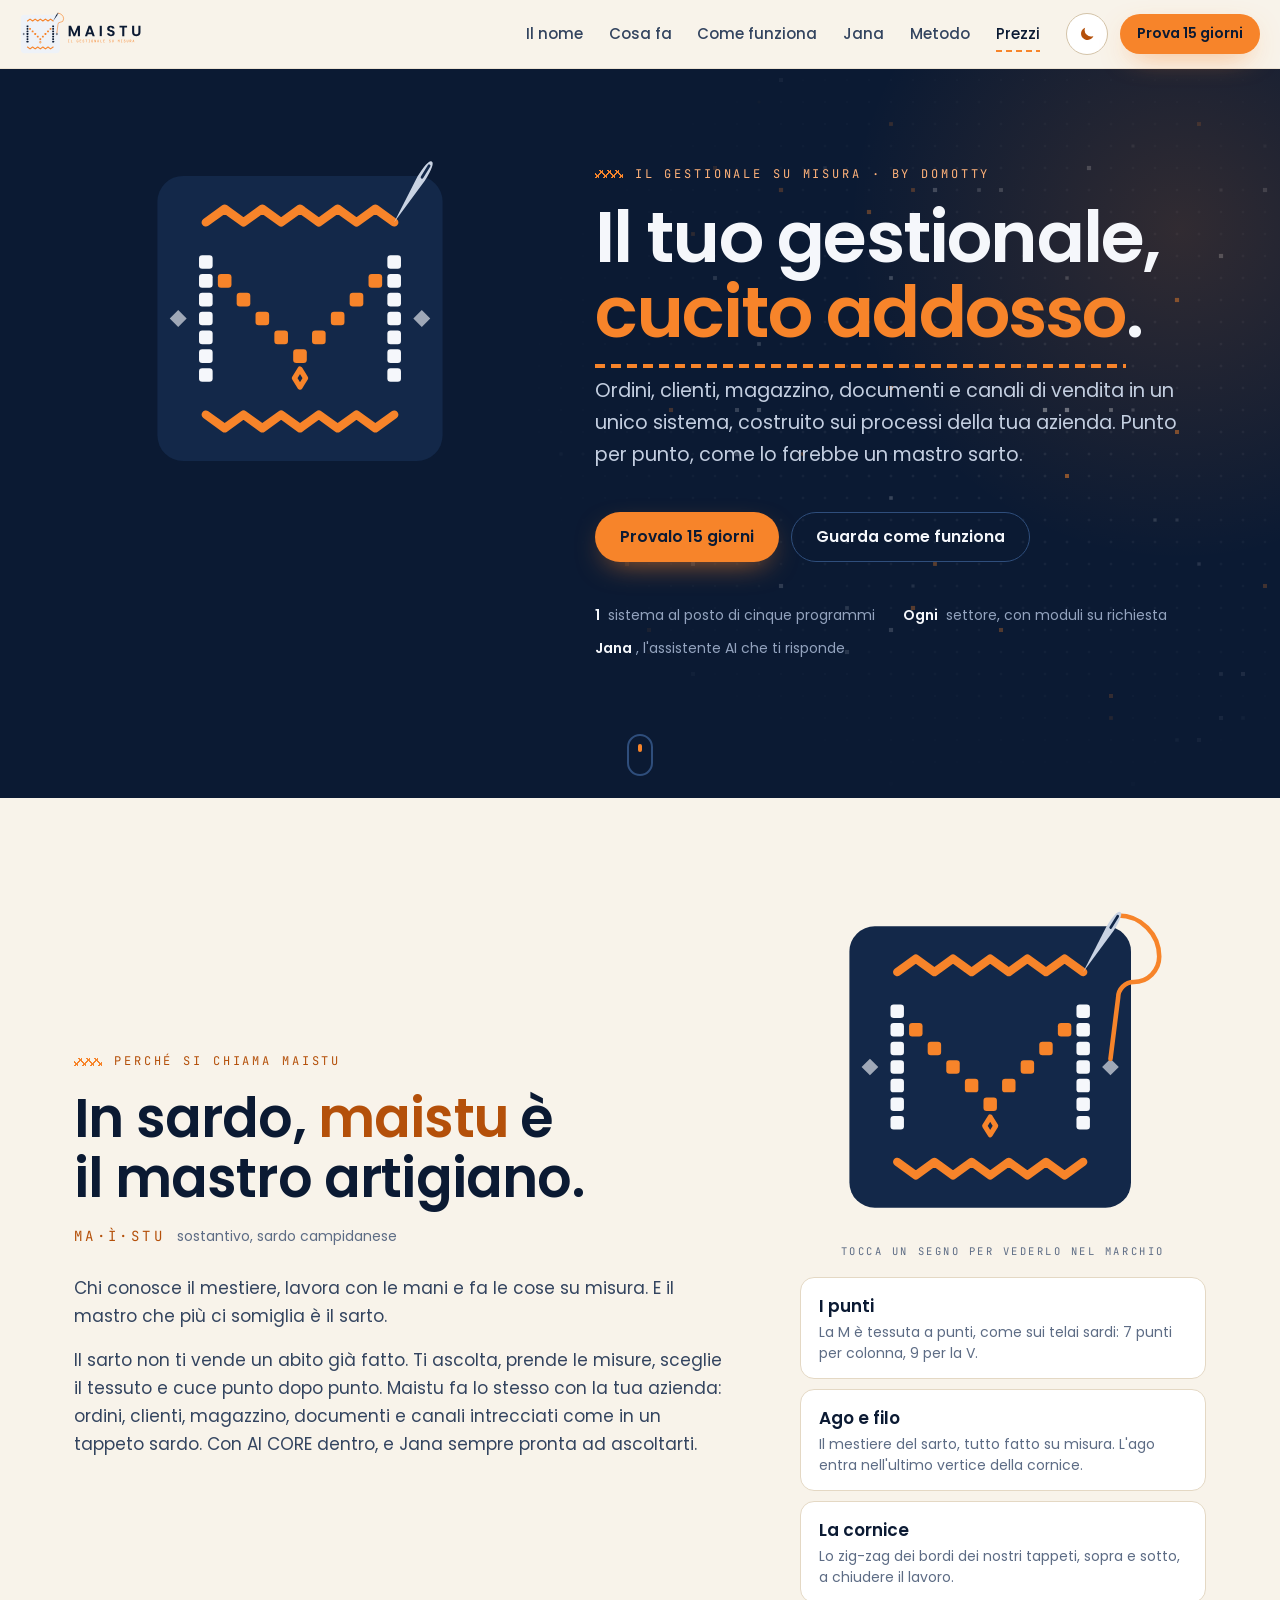
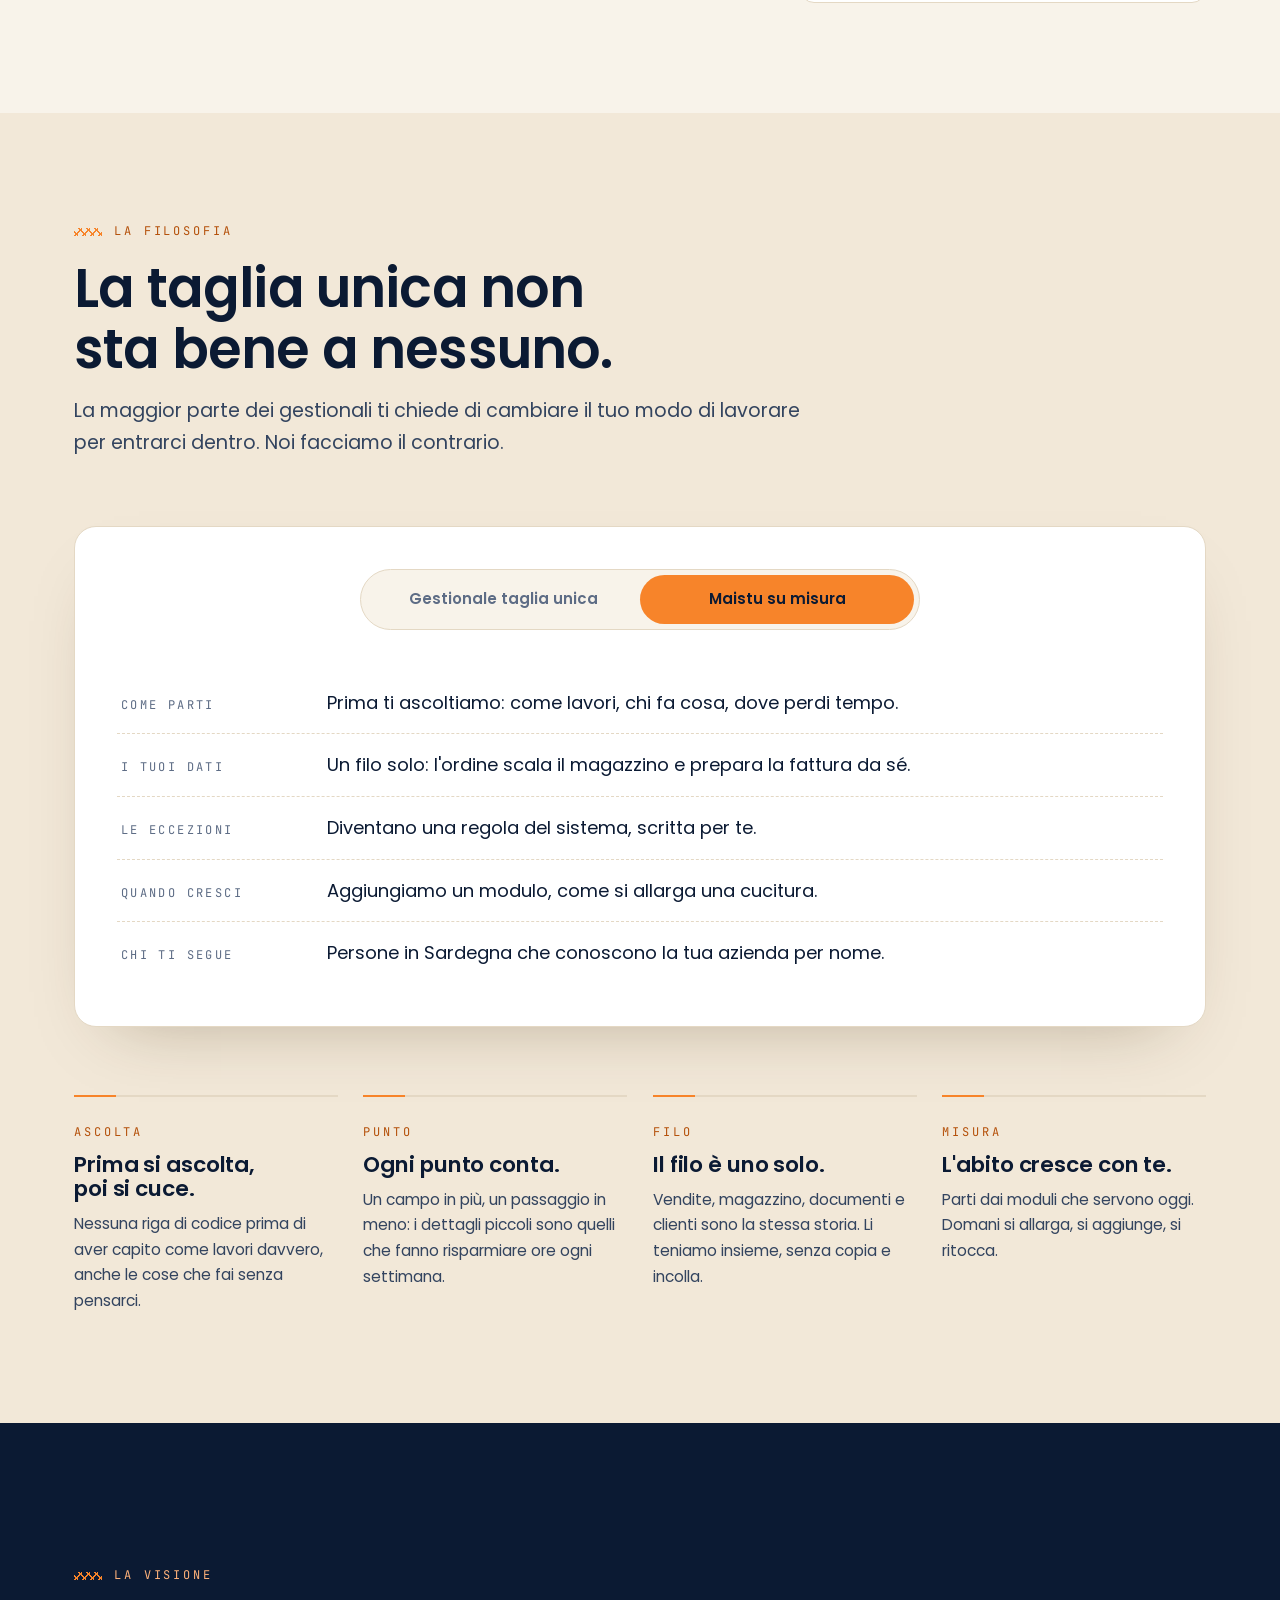
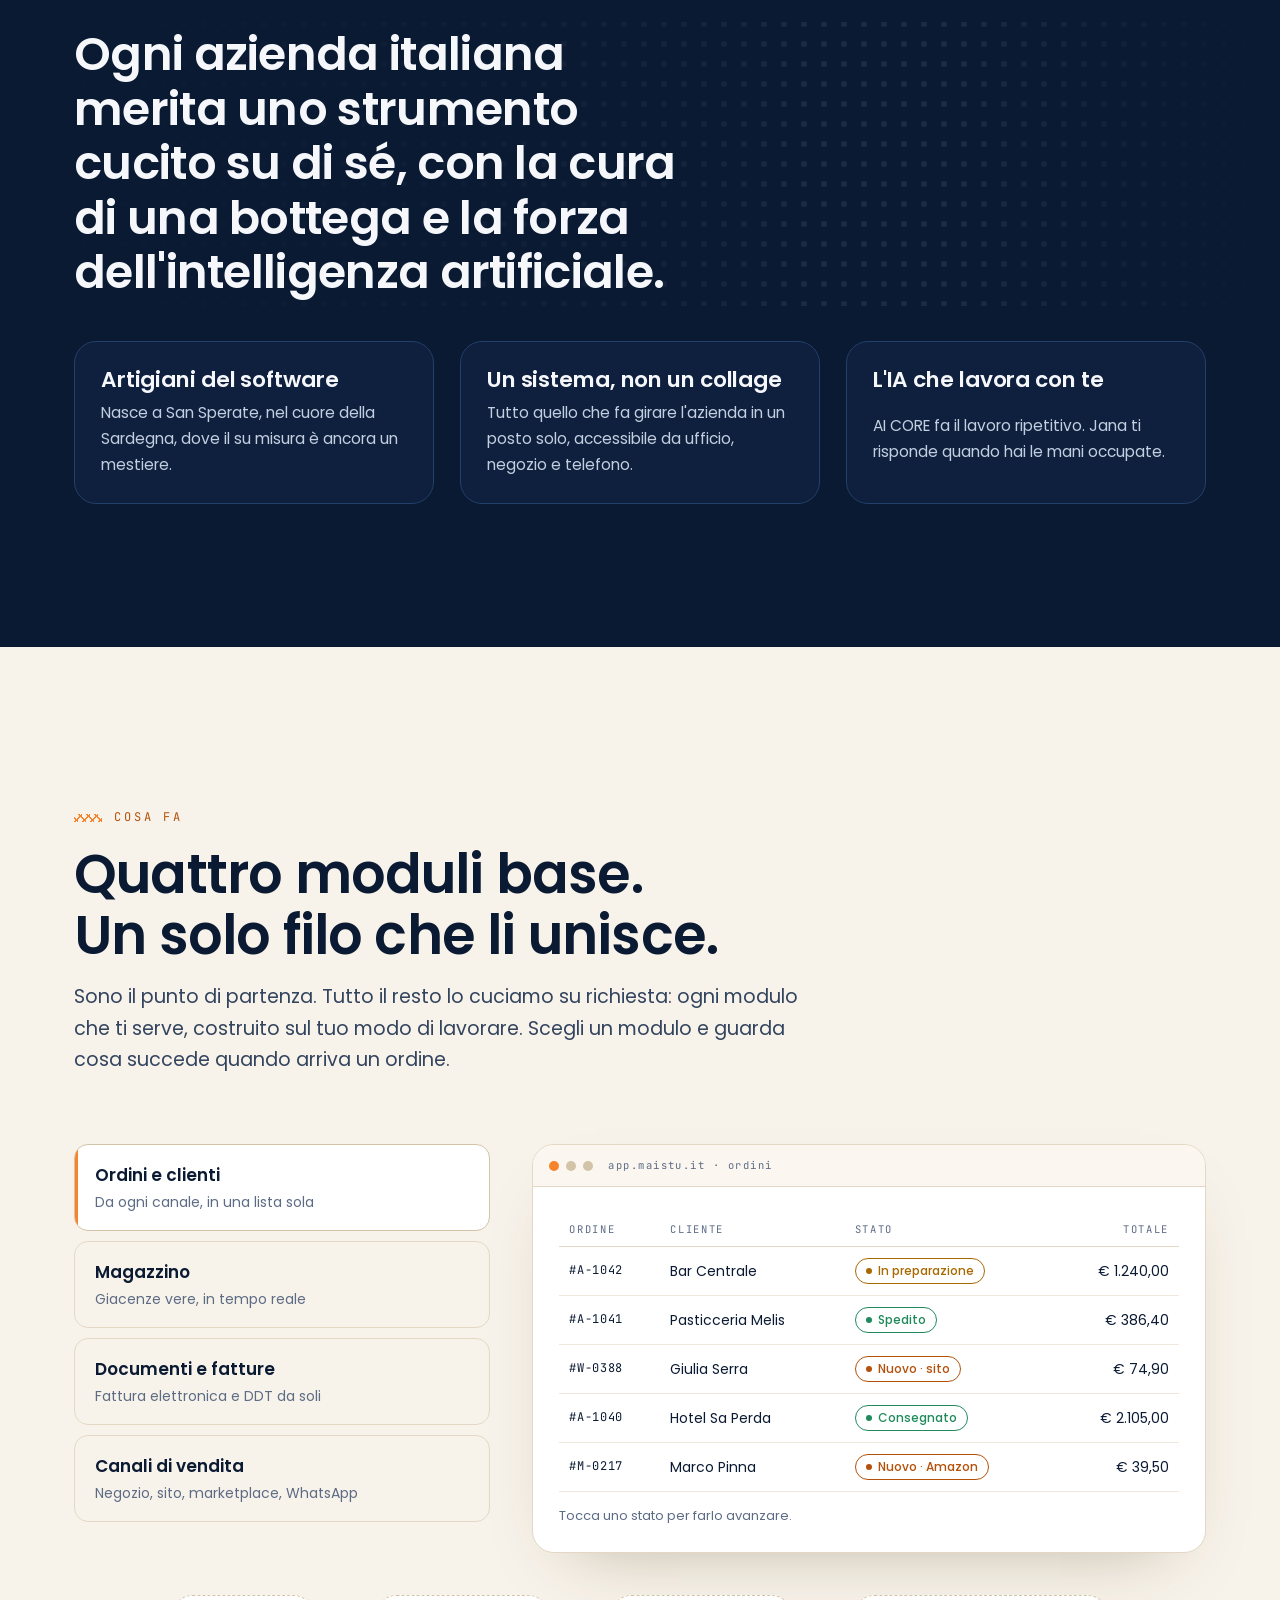
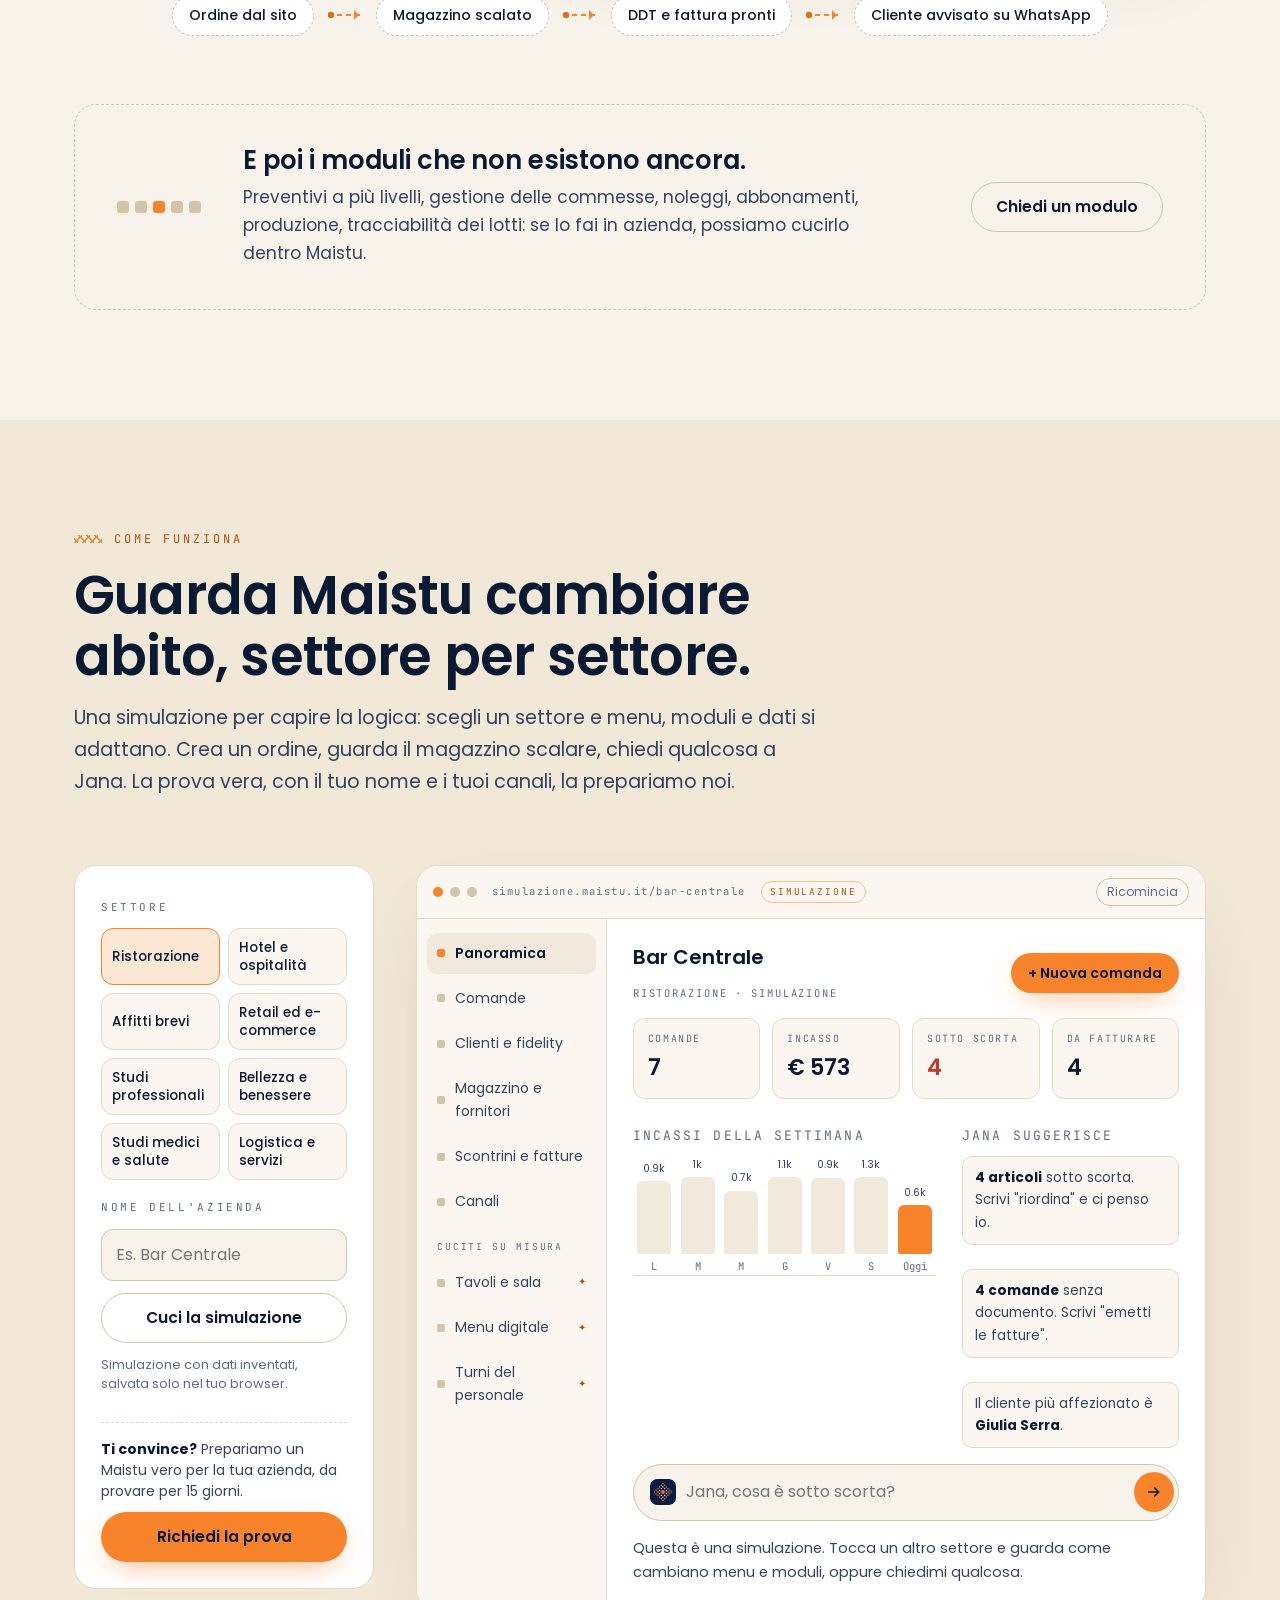
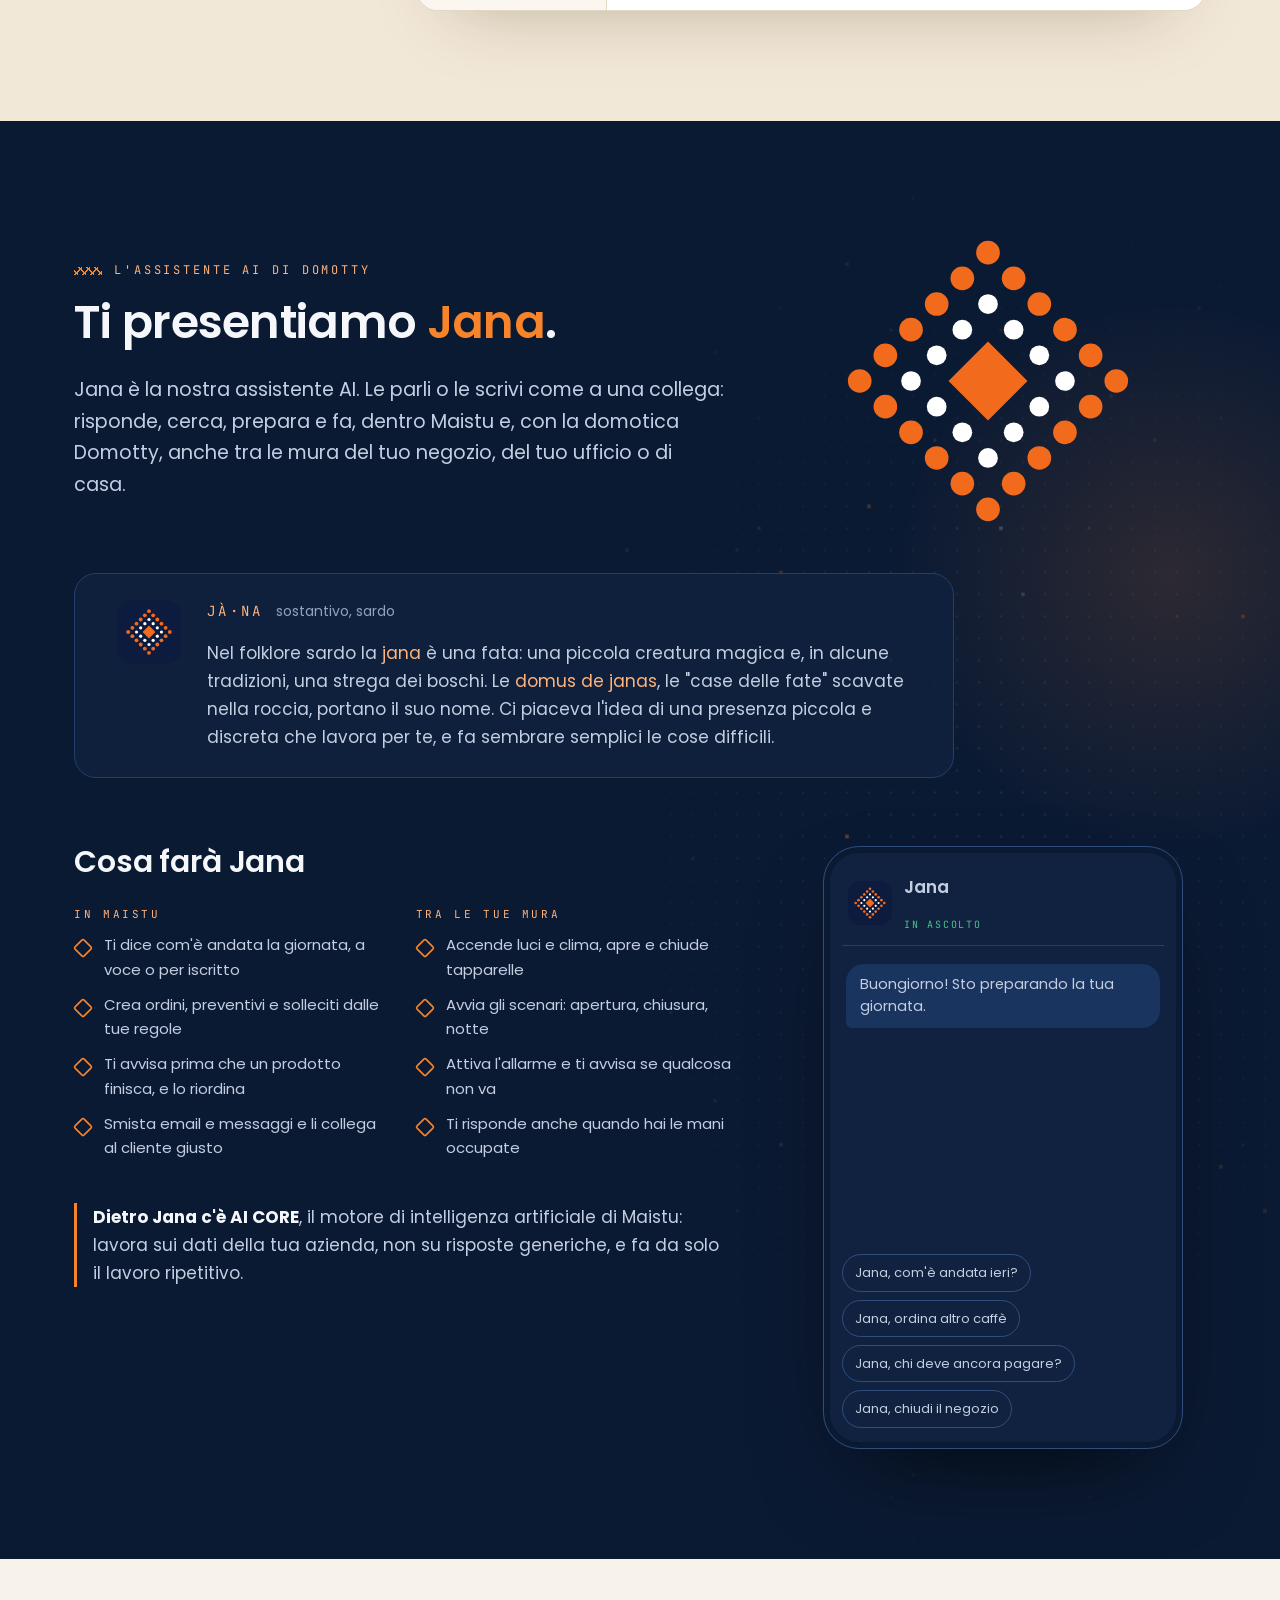
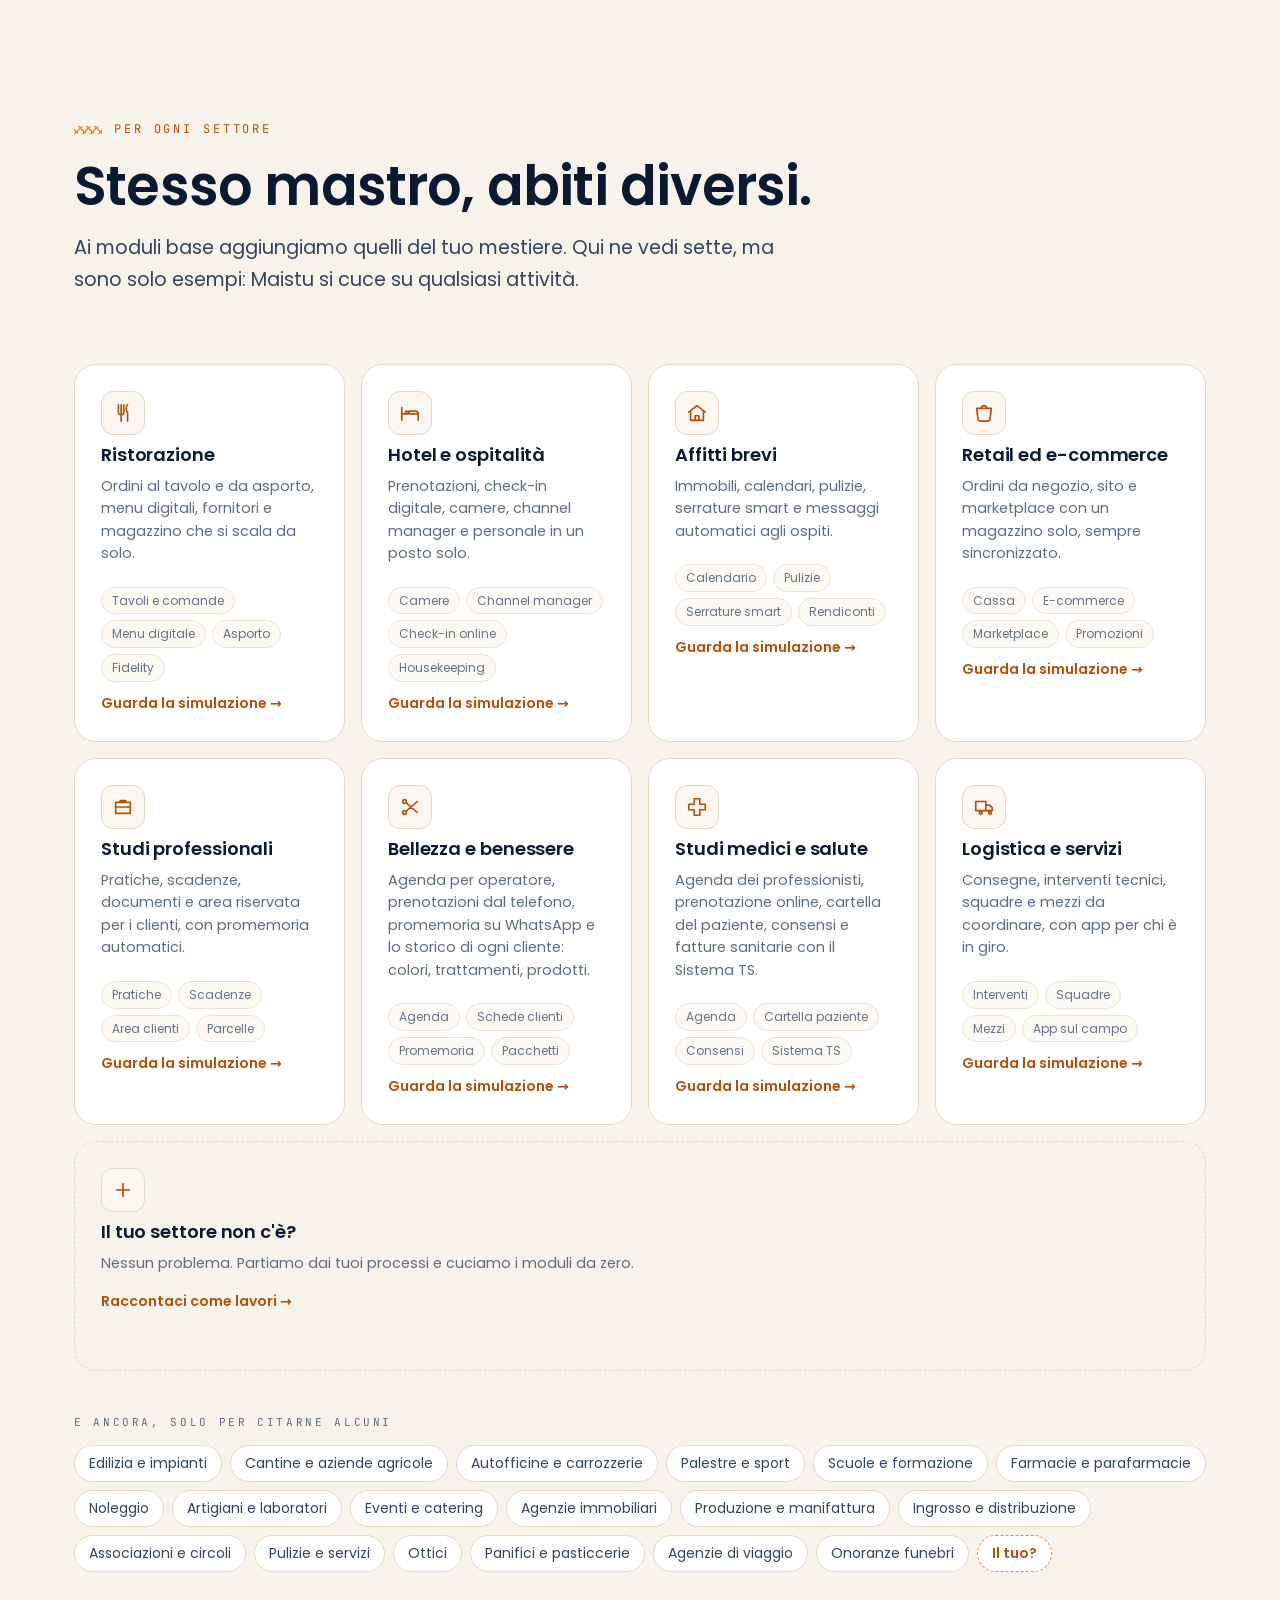
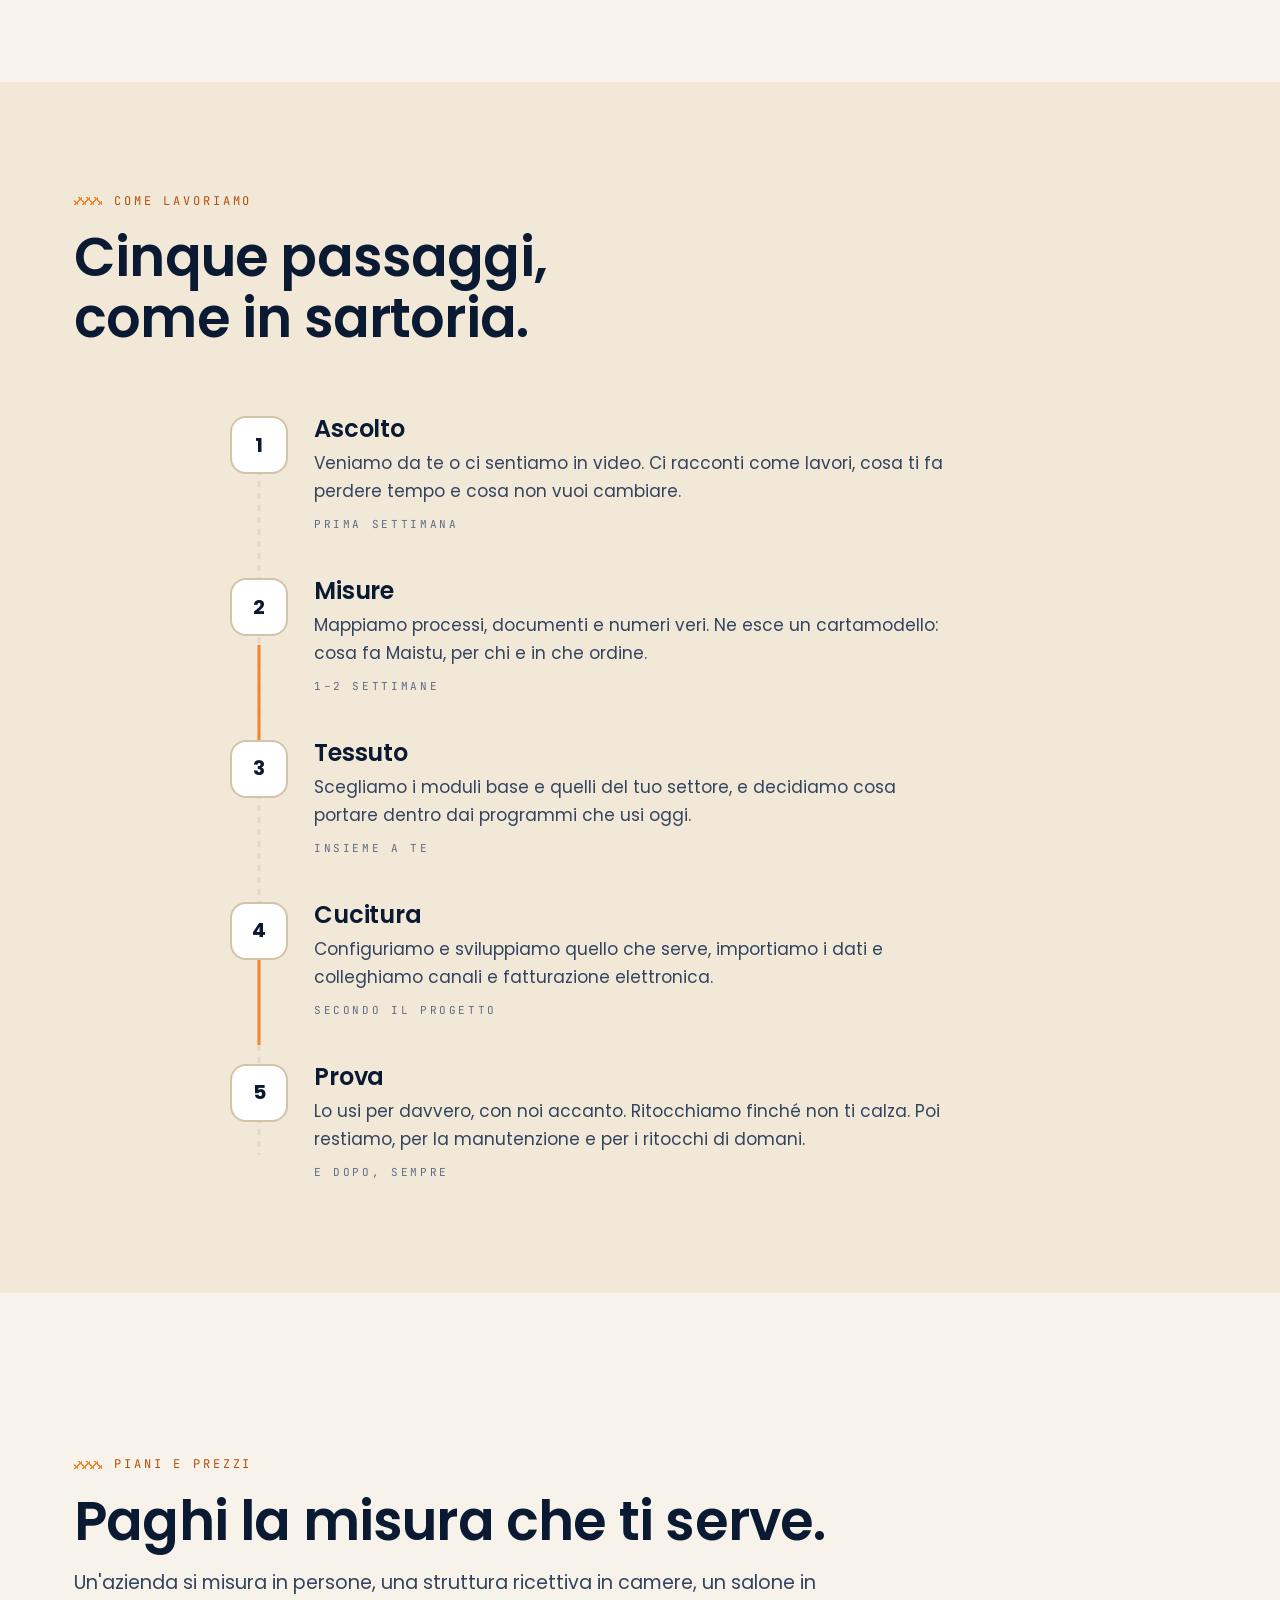
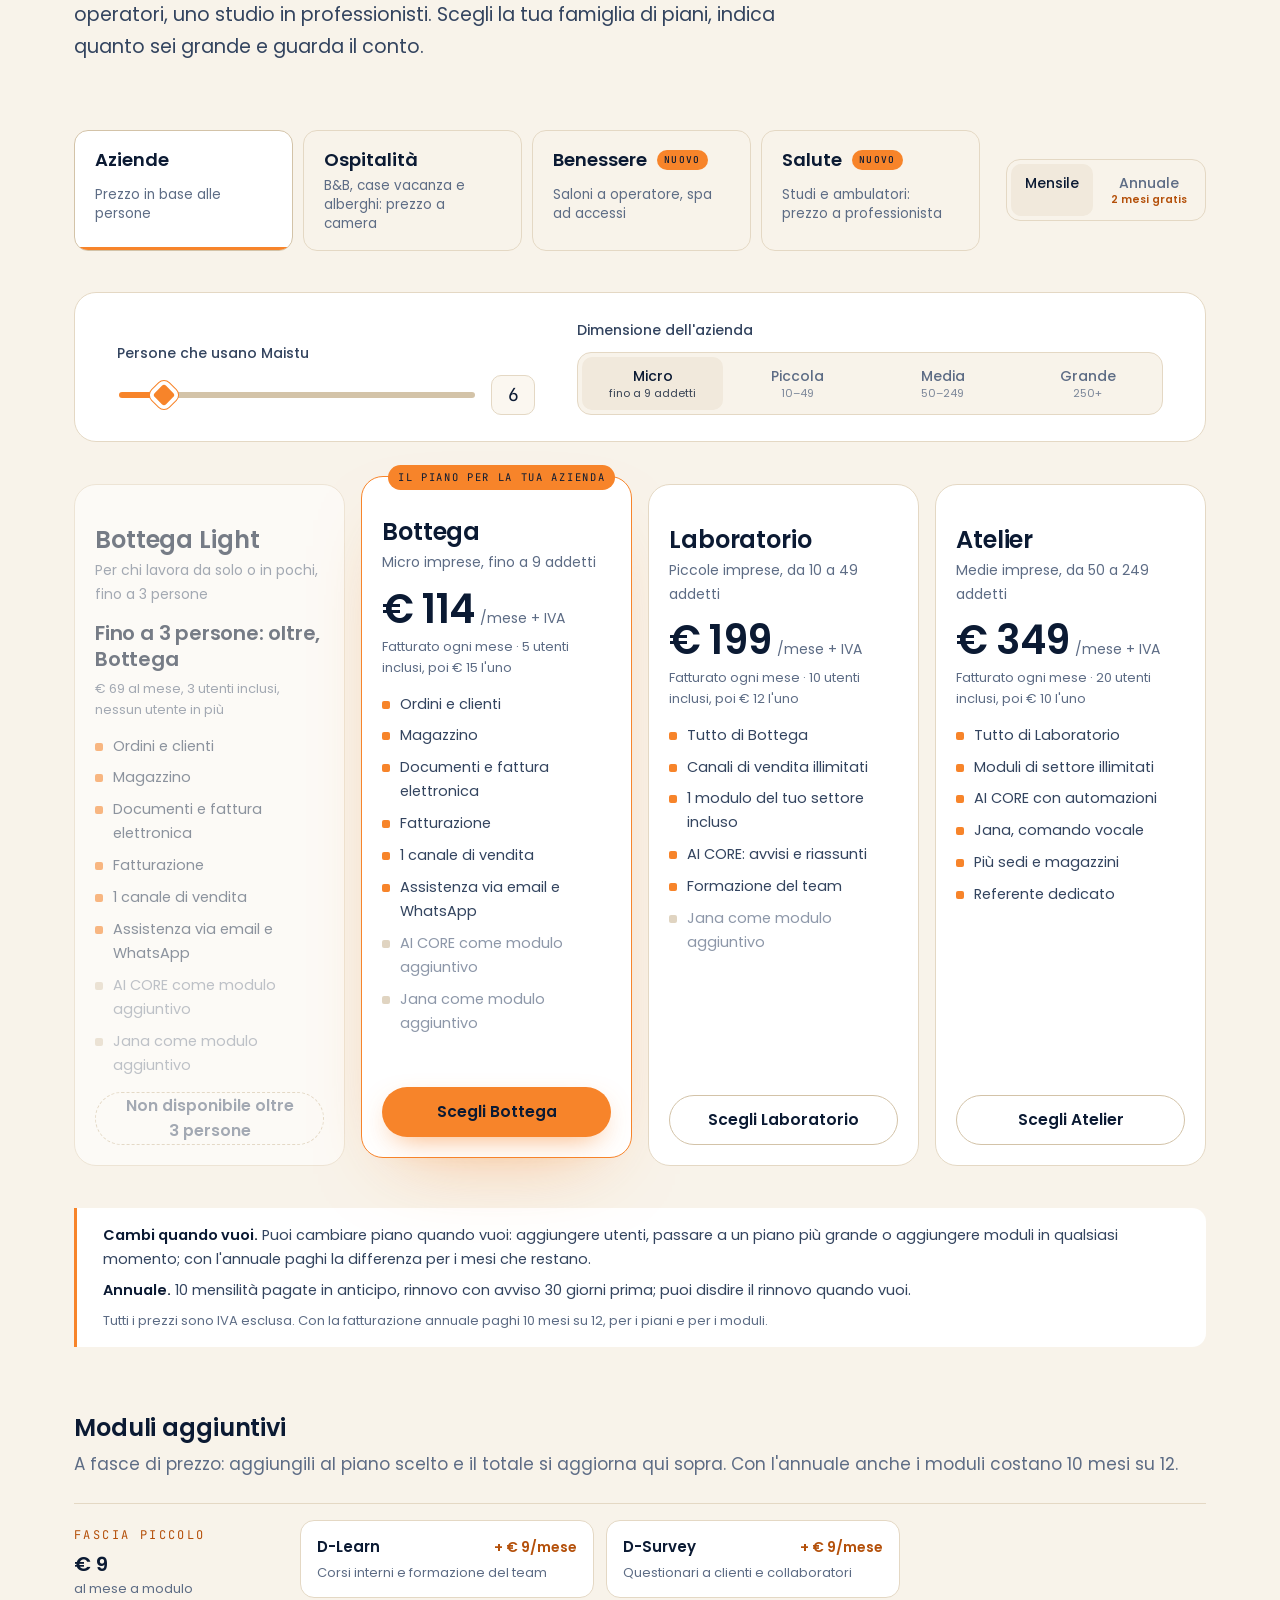
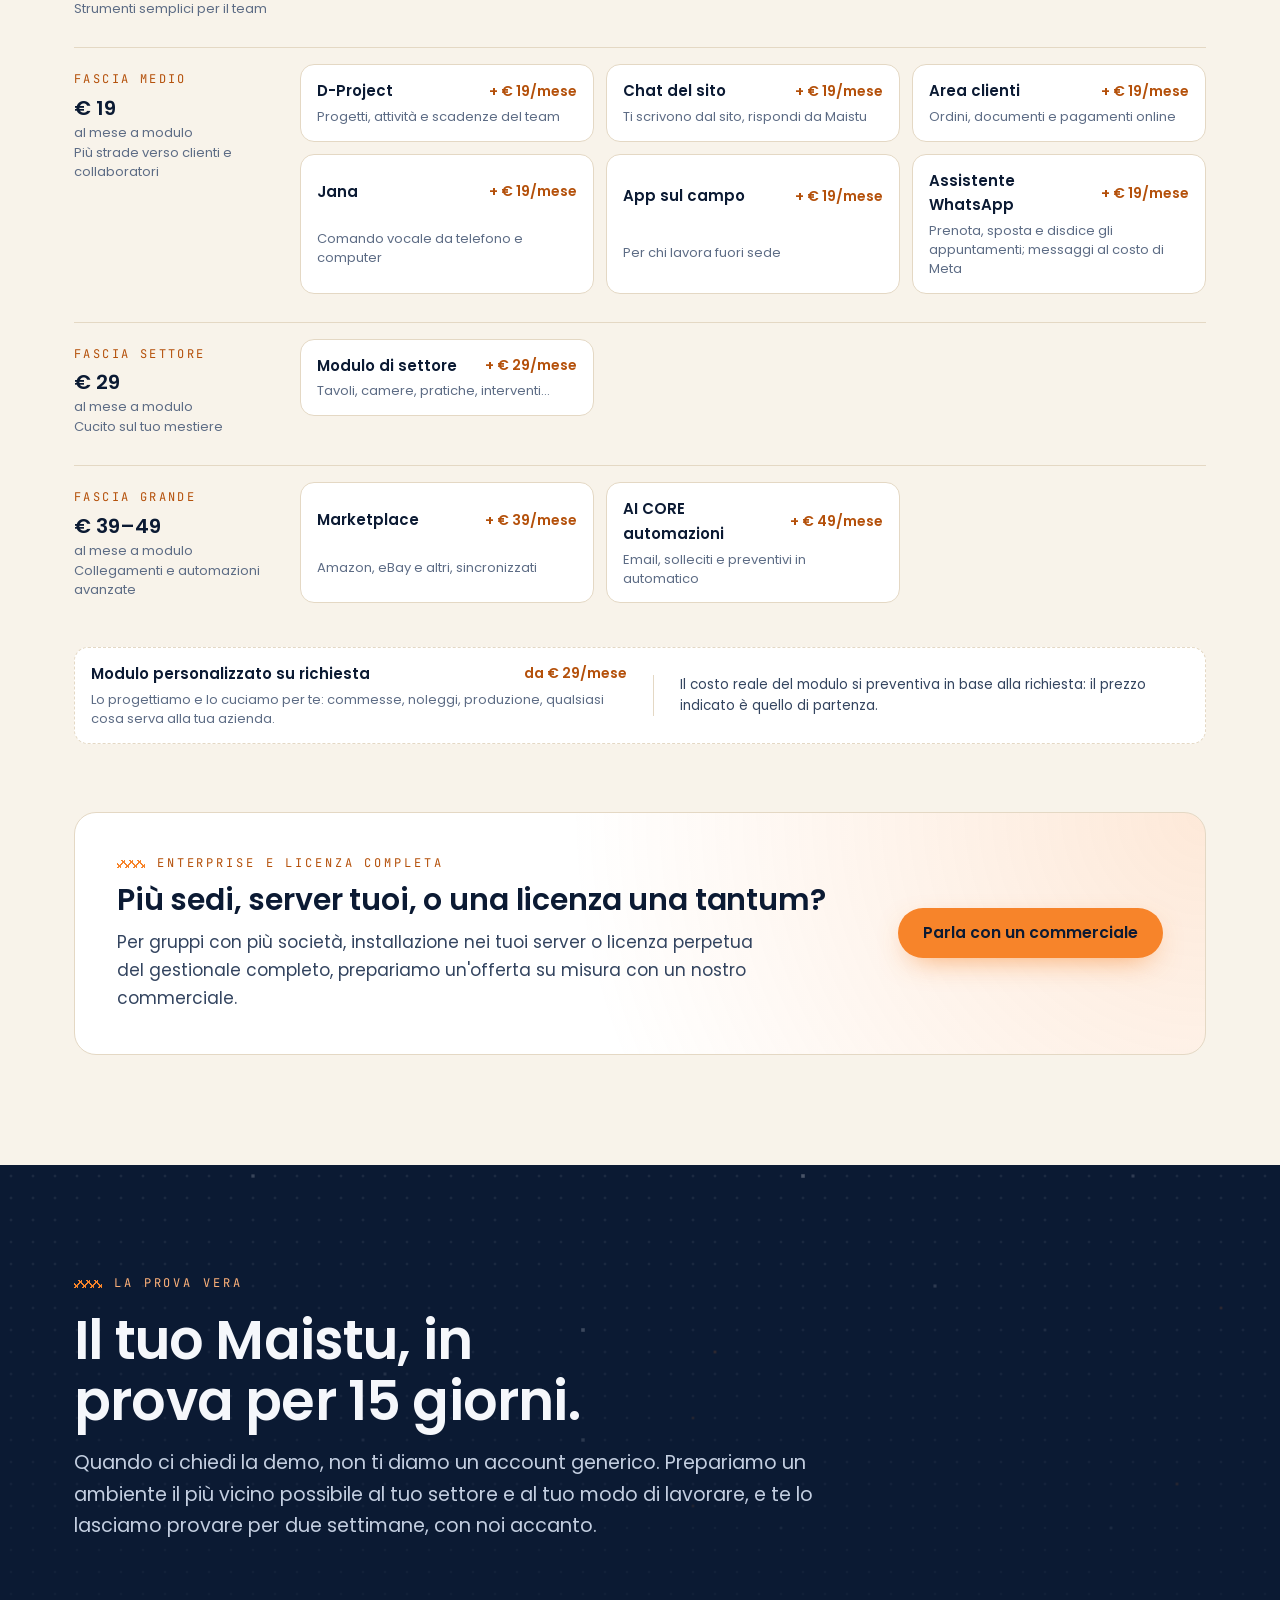
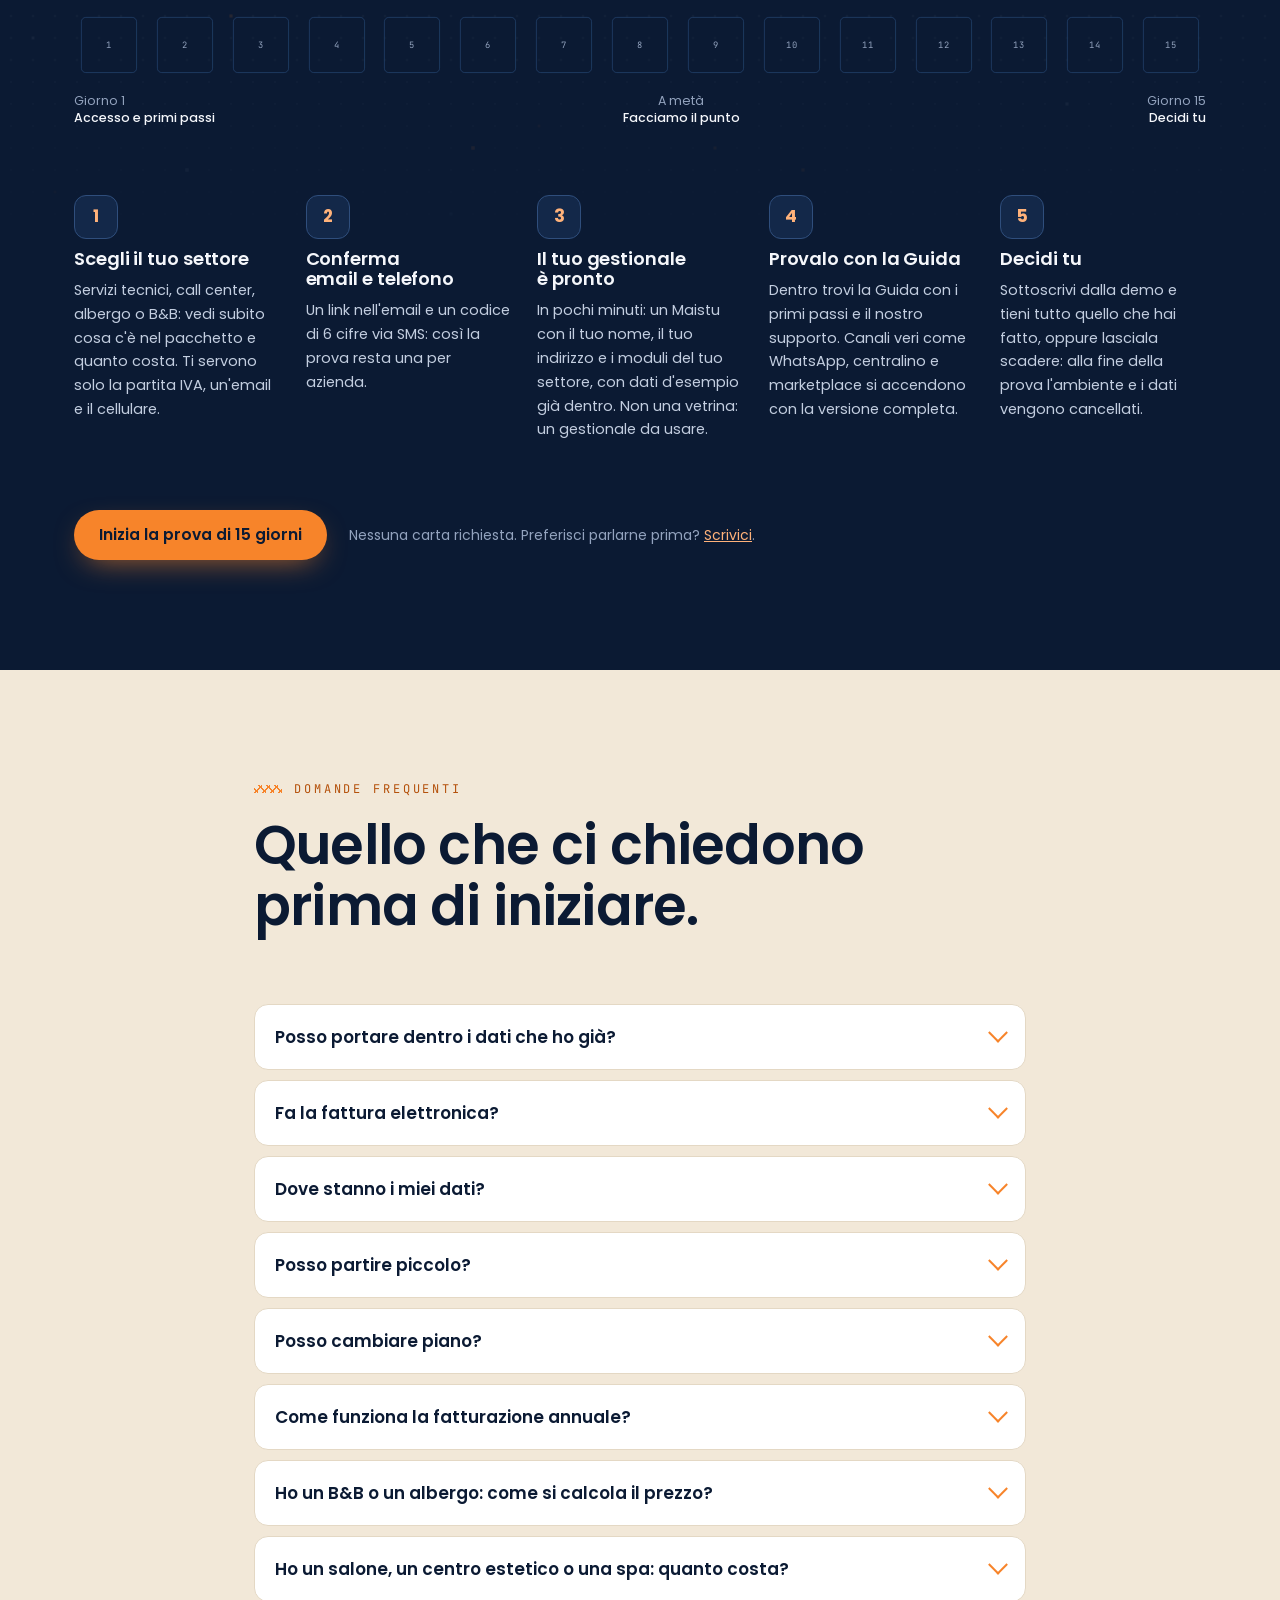
==== commit b74ecc52: "La prova di 15 giorni si attiva da sola su demo.domotty.com (#2) Claude-Session: https://claude.ai/c" ====
--- a/index.html
+++ b/index.html
@@ -549,13 +549,13 @@
       <div class="days-labels"><span>Giorno 1<br><b>Accesso e primi passi</b></span><span>A metà<br><b>Facciamo il punto</b></span><span>Giorno 15<br><b>Decidi tu</b></span></div>
     </div>
     <ol class="trial">
-      <li class="rv"><span class="t-n">1</span><h3>Richiedi la prova</h3><p>Compila il modulo qui sotto: settore, quante persone siete, cosa usate oggi.</p></li>
-      <li class="rv"><span class="t-n">2</span><h3>Ricevi la nostra email</h3><p>Ti scriviamo cosa ci serve per prepararla (qualche prodotto, un listino, il logo, un esempio dei tuoi documenti) e come possiamo aiutarti a raccoglierlo.</p></li>
-      <li class="rv"><span class="t-n">3</span><h3>Cuciamo il tuo ambiente</h3><p>Un Maistu con il tuo nome, i moduli del tuo settore e dati che somigliano ai tuoi. Non una vetrina: un gestionale da usare.</p></li>
-      <li class="rv"><span class="t-n">4</span><h3>Colleghiamo i canali</h3><p>Se vuoi, attiviamo sulla demo anche WhatsApp, email, un numero di telefono o il centralino, il sito o un marketplace, per provarlo come nella realtà.</p></li>
-      <li class="rv"><span class="t-n">5</span><h3>Provi, poi decidi</h3><p>Quindici giorni per metterlo alla prova, con il nostro supporto. Alla fine decidi tu se proseguire. Se non prosegui, l'ambiente viene cancellato.</p></li>
+      <li class="rv"><span class="t-n">1</span><h3>Scegli il tuo settore</h3><p>Servizi tecnici, call center, albergo o B&amp;B: vedi subito cosa c'è nel pacchetto e quanto costa. Ti servono solo la partita IVA, un'email e il cellulare.</p></li>
+      <li class="rv"><span class="t-n">2</span><h3>Conferma email e telefono</h3><p>Un link nell'email e un codice di 6 cifre via SMS: così la prova resta una per azienda.</p></li>
+      <li class="rv"><span class="t-n">3</span><h3>Il tuo gestionale è pronto</h3><p>In pochi minuti: un Maistu con il tuo nome, il tuo indirizzo e i moduli del tuo settore, con dati d'esempio già dentro. Non una vetrina: un gestionale da usare.</p></li>
+      <li class="rv"><span class="t-n">4</span><h3>Provalo con la Guida</h3><p>Dentro trovi la Guida con i primi passi e il nostro supporto. Canali veri come WhatsApp, centralino e marketplace si accendono con la versione completa.</p></li>
+      <li class="rv"><span class="t-n">5</span><h3>Decidi tu</h3><p>Sottoscrivi dalla demo e tieni tutto quello che hai fatto, oppure lasciala scadere: alla fine della prova l'ambiente e i dati vengono cancellati.</p></li>
     </ol>
-    <div class="prova-cta rv"><a class="btn btn-or" href="#contatti" data-tipo="Prova Maistu 15 giorni">Richiedi la prova di 15 giorni</a><span class="muted">Nessun impegno: ti ricontattiamo noi.</span></div>
+    <div class="prova-cta rv"><a class="btn btn-or" href="https://demo.domotty.com/demo/" rel="noopener" data-tipo="Prova Maistu 15 giorni">Inizia la prova di 15 giorni</a><span class="muted">Nessuna carta richiesta. Preferisci parlarne prima? <a href="#contatti">Scrivici</a>.</span></div>
   </div>
 </section>
 
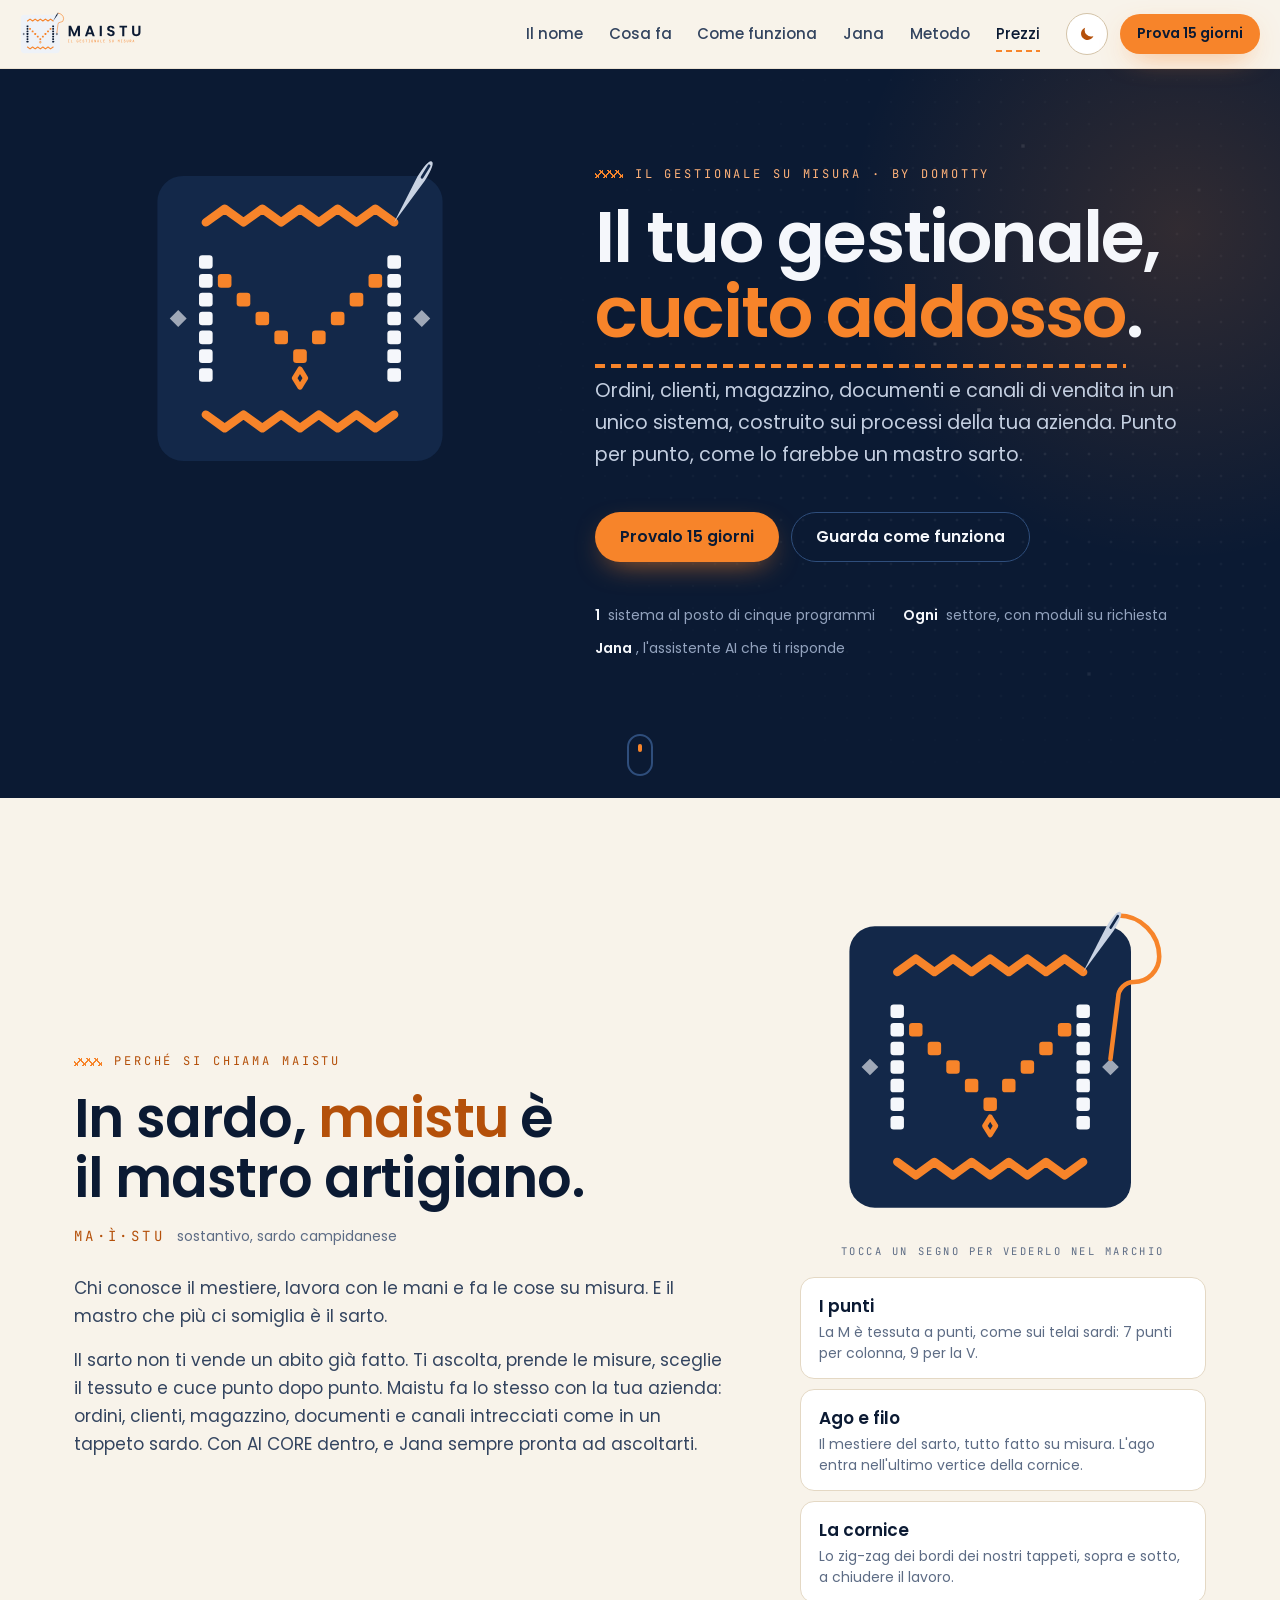
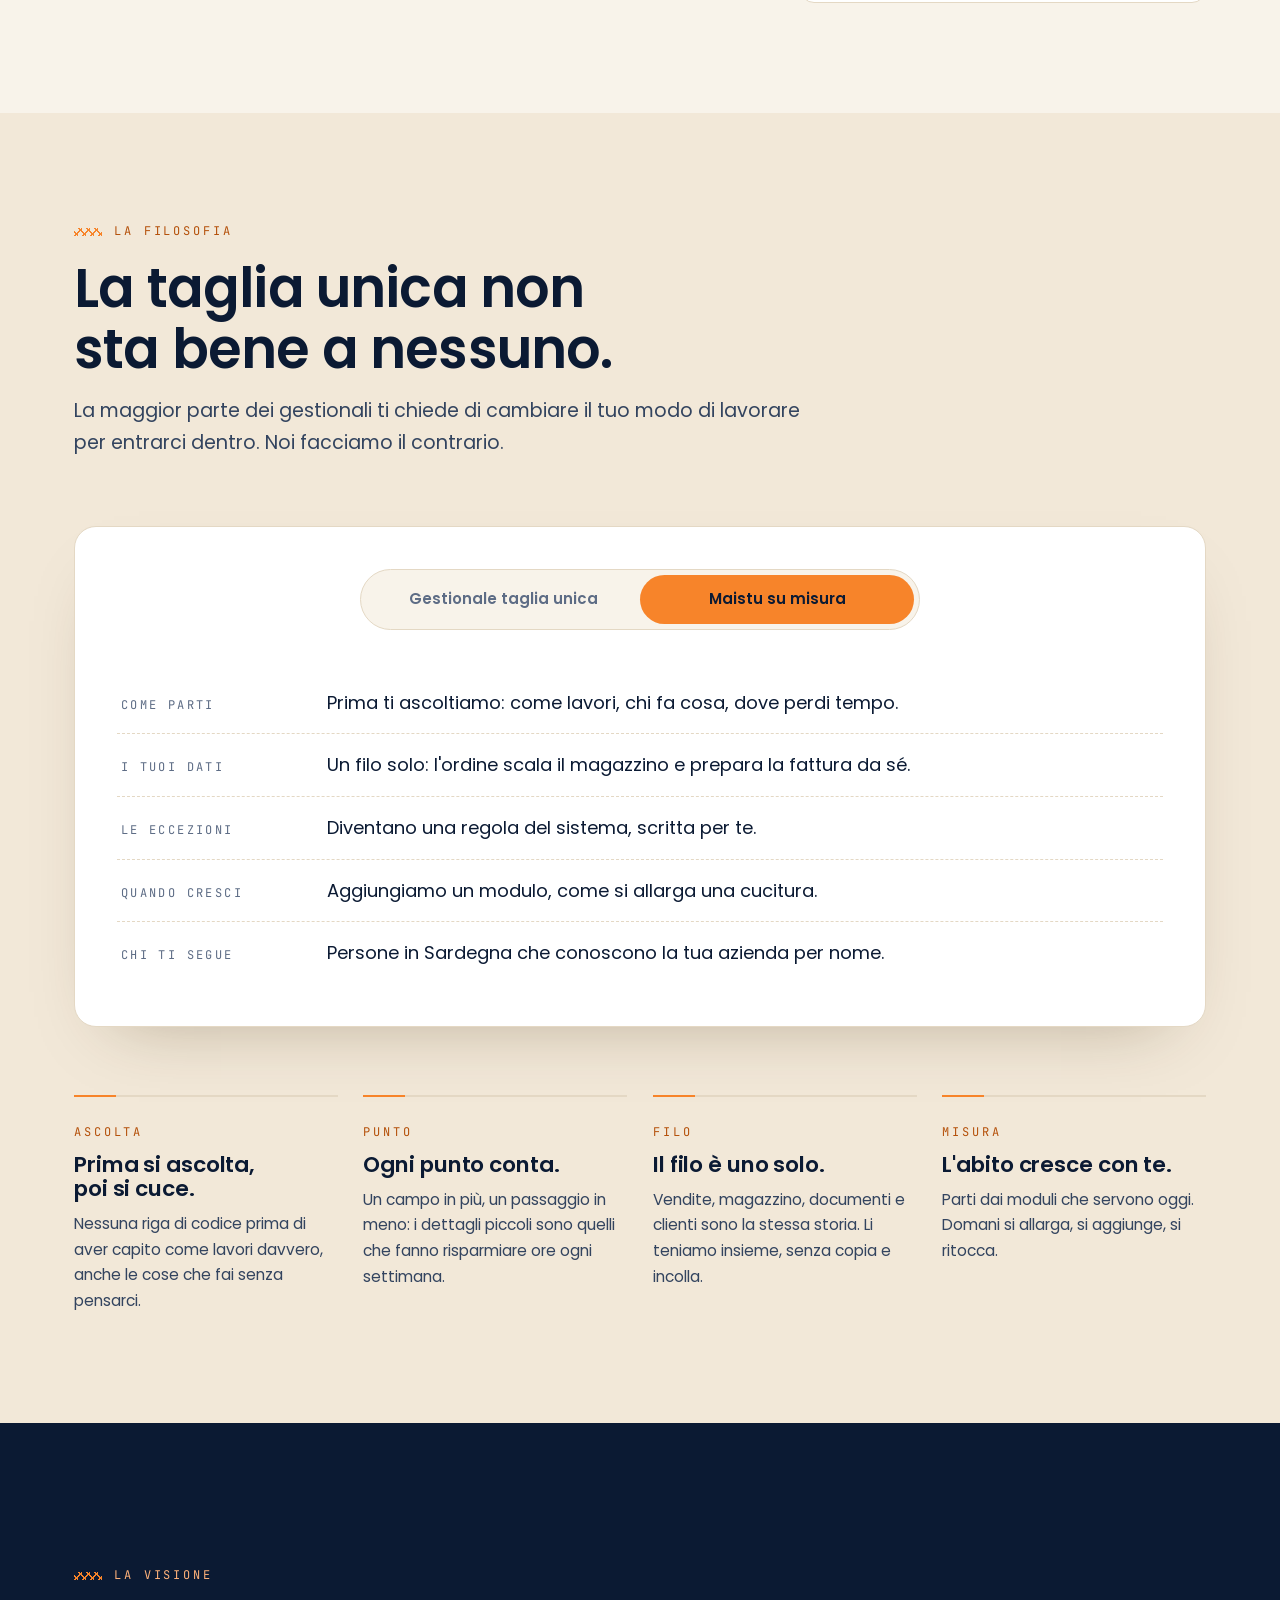
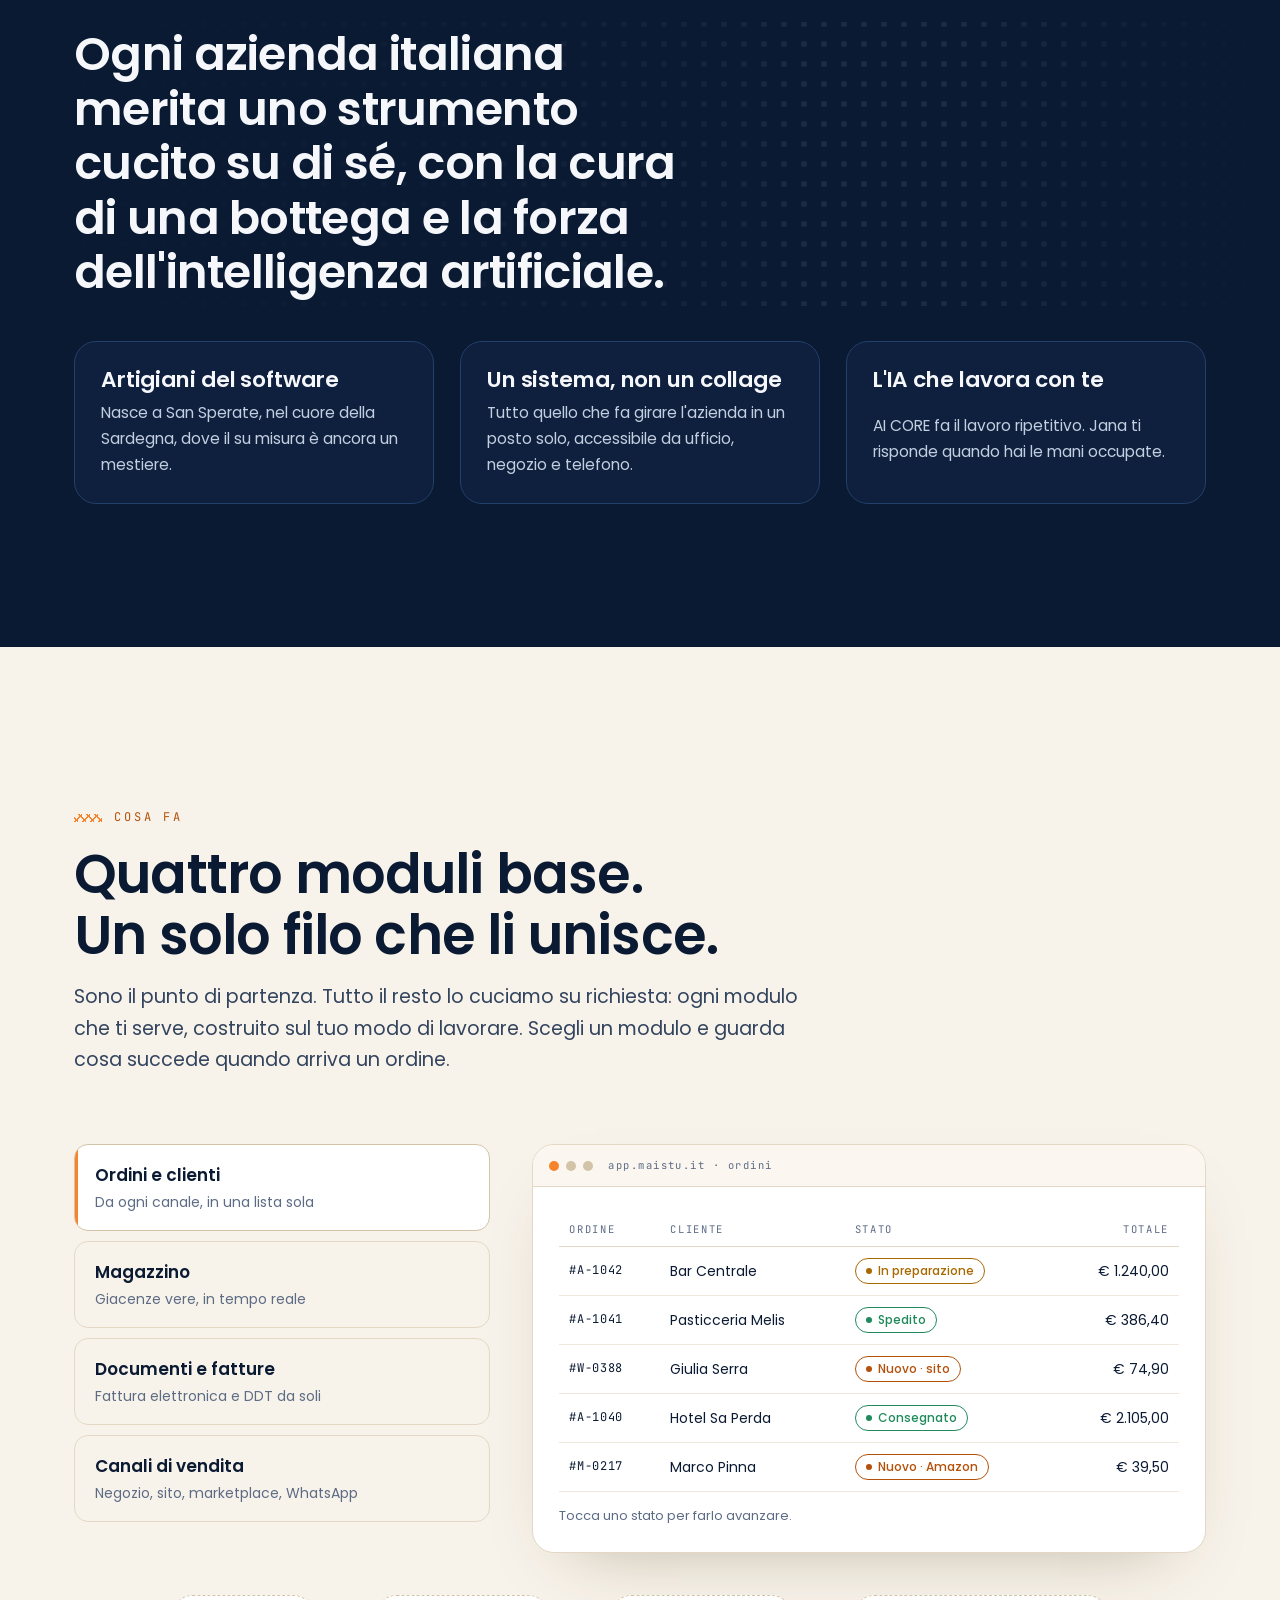
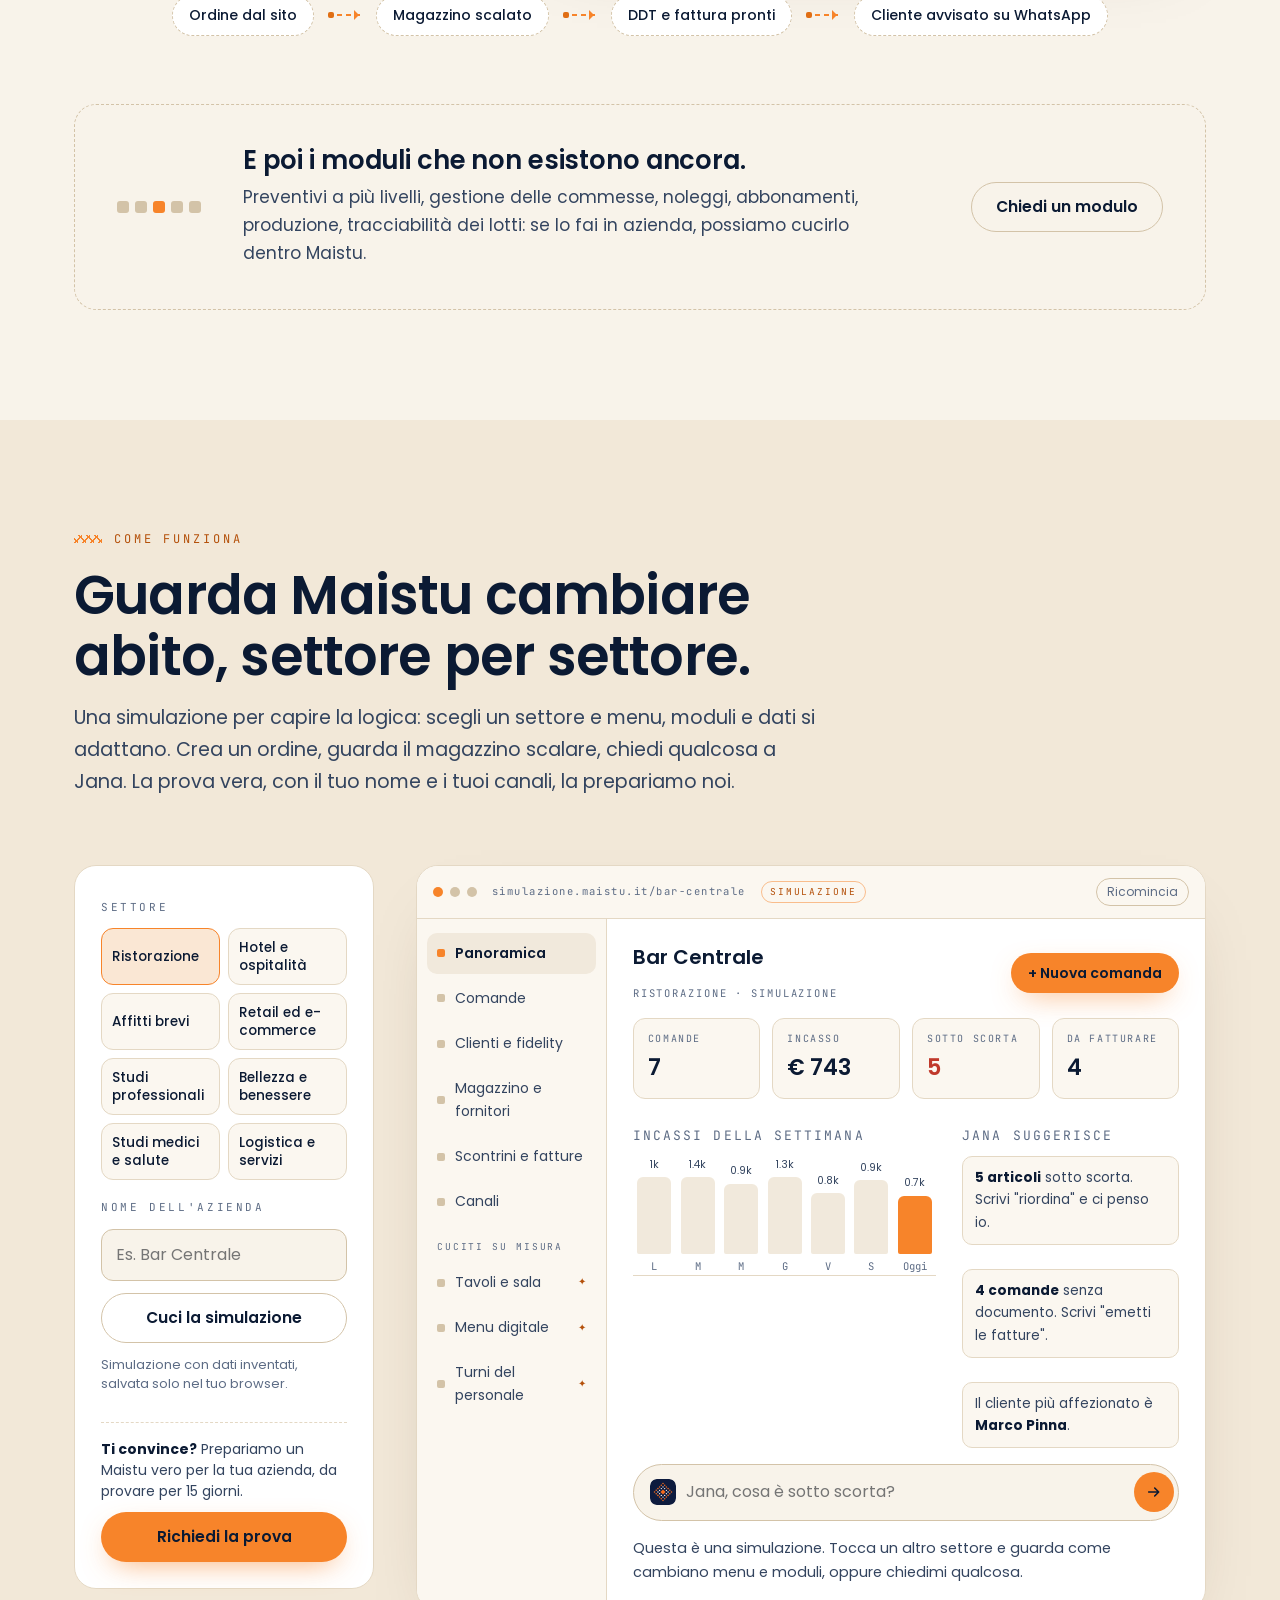
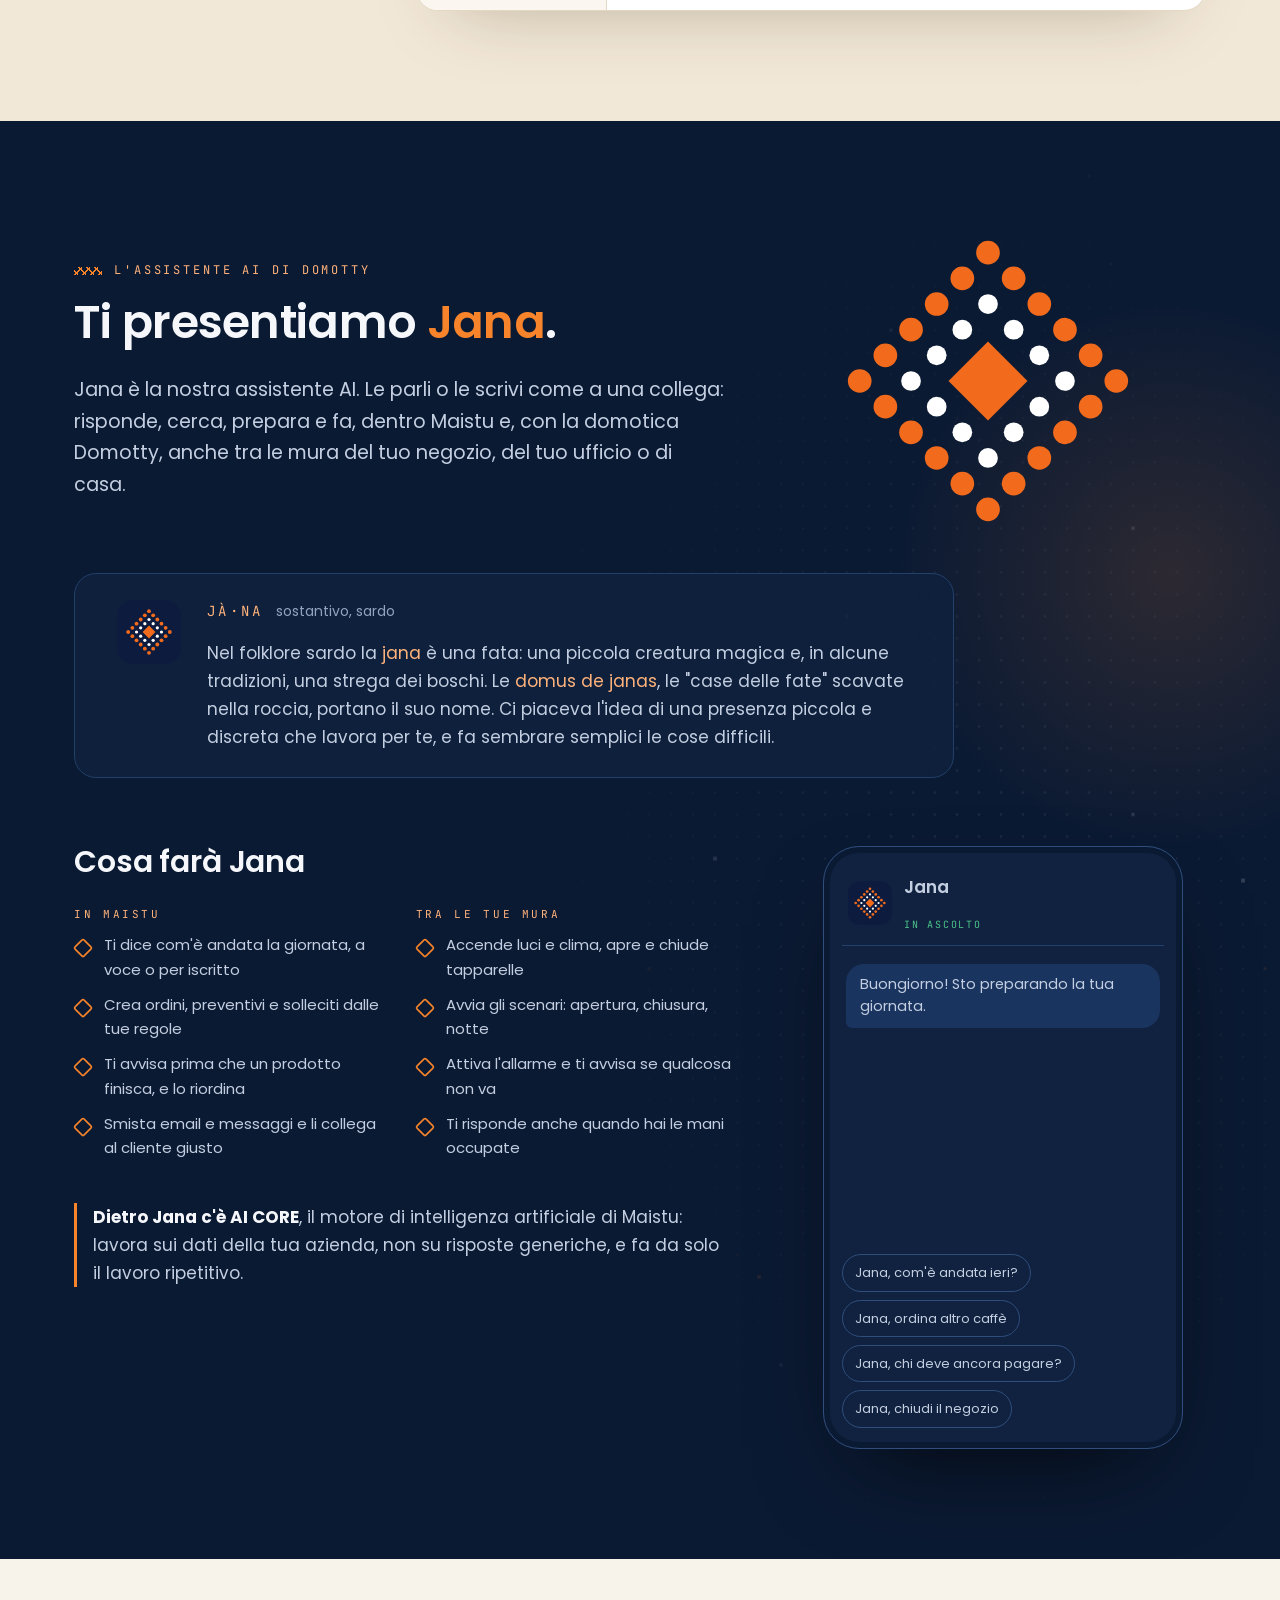
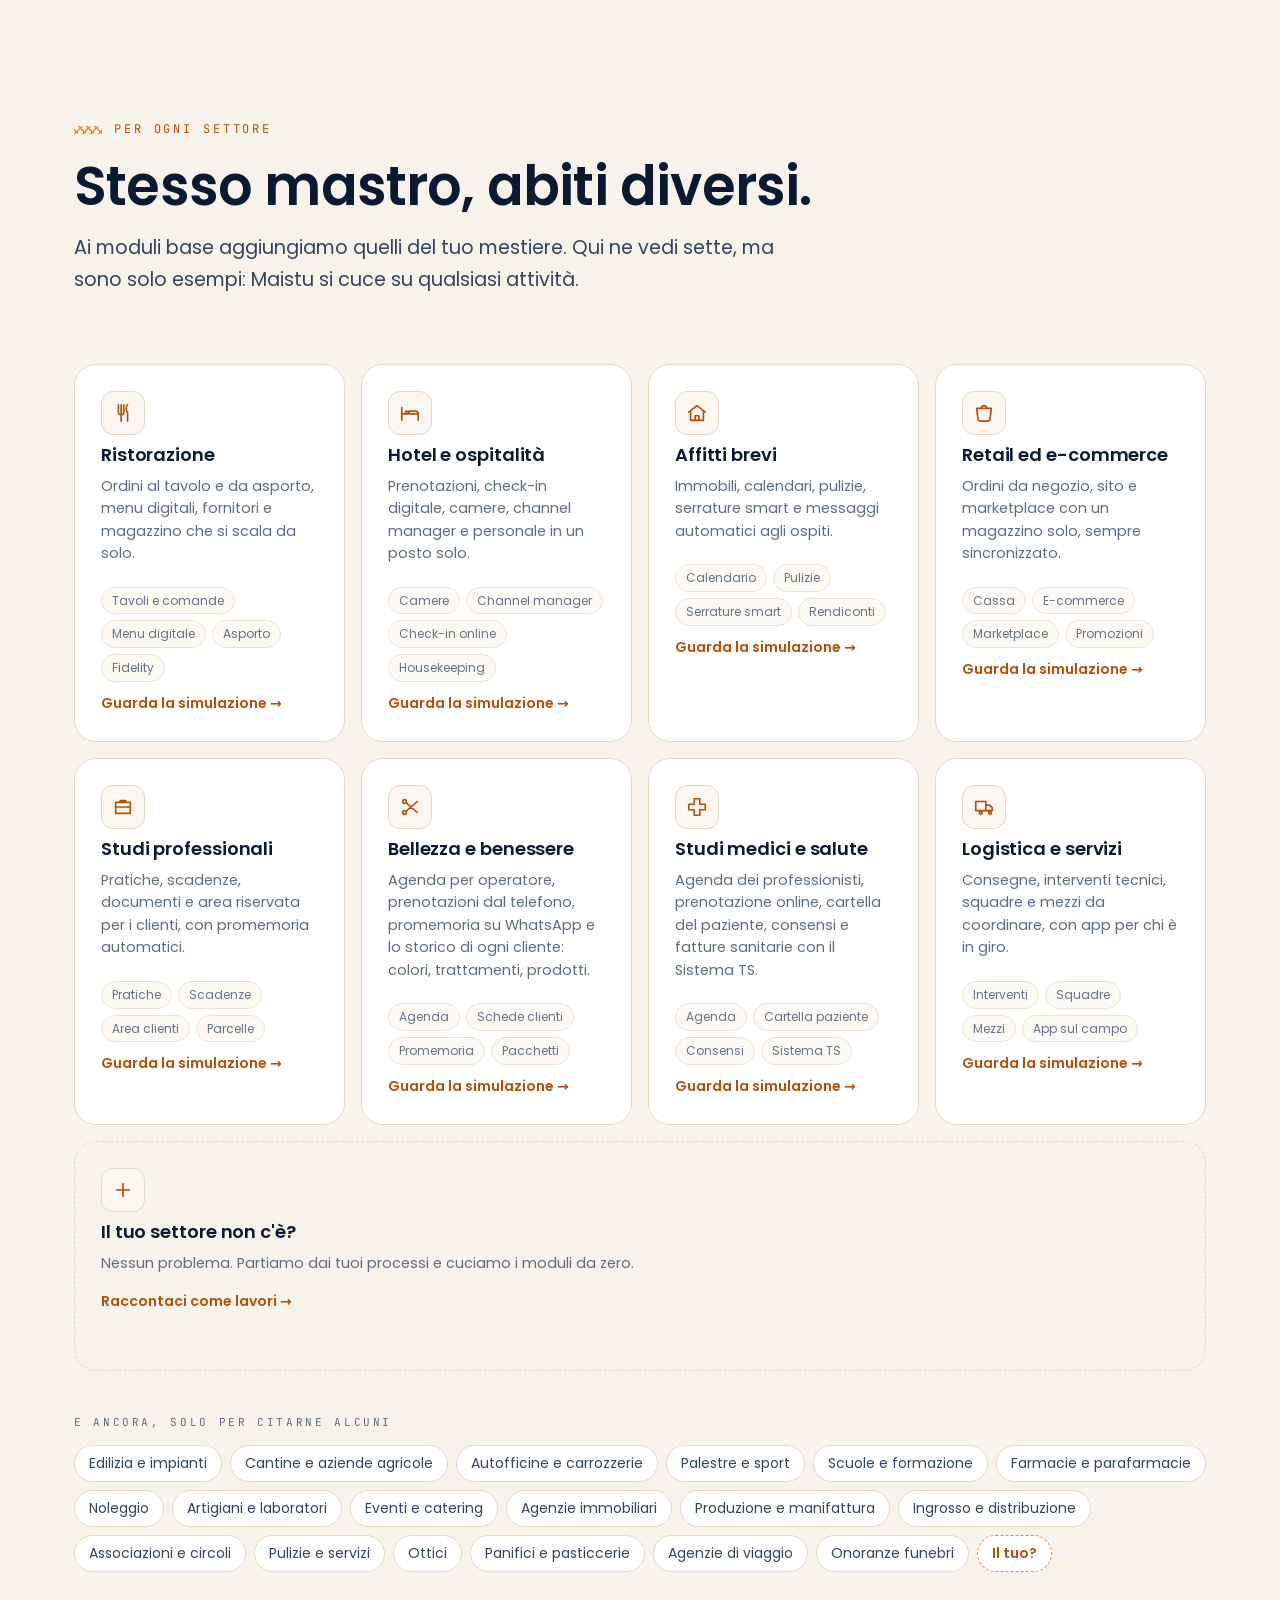
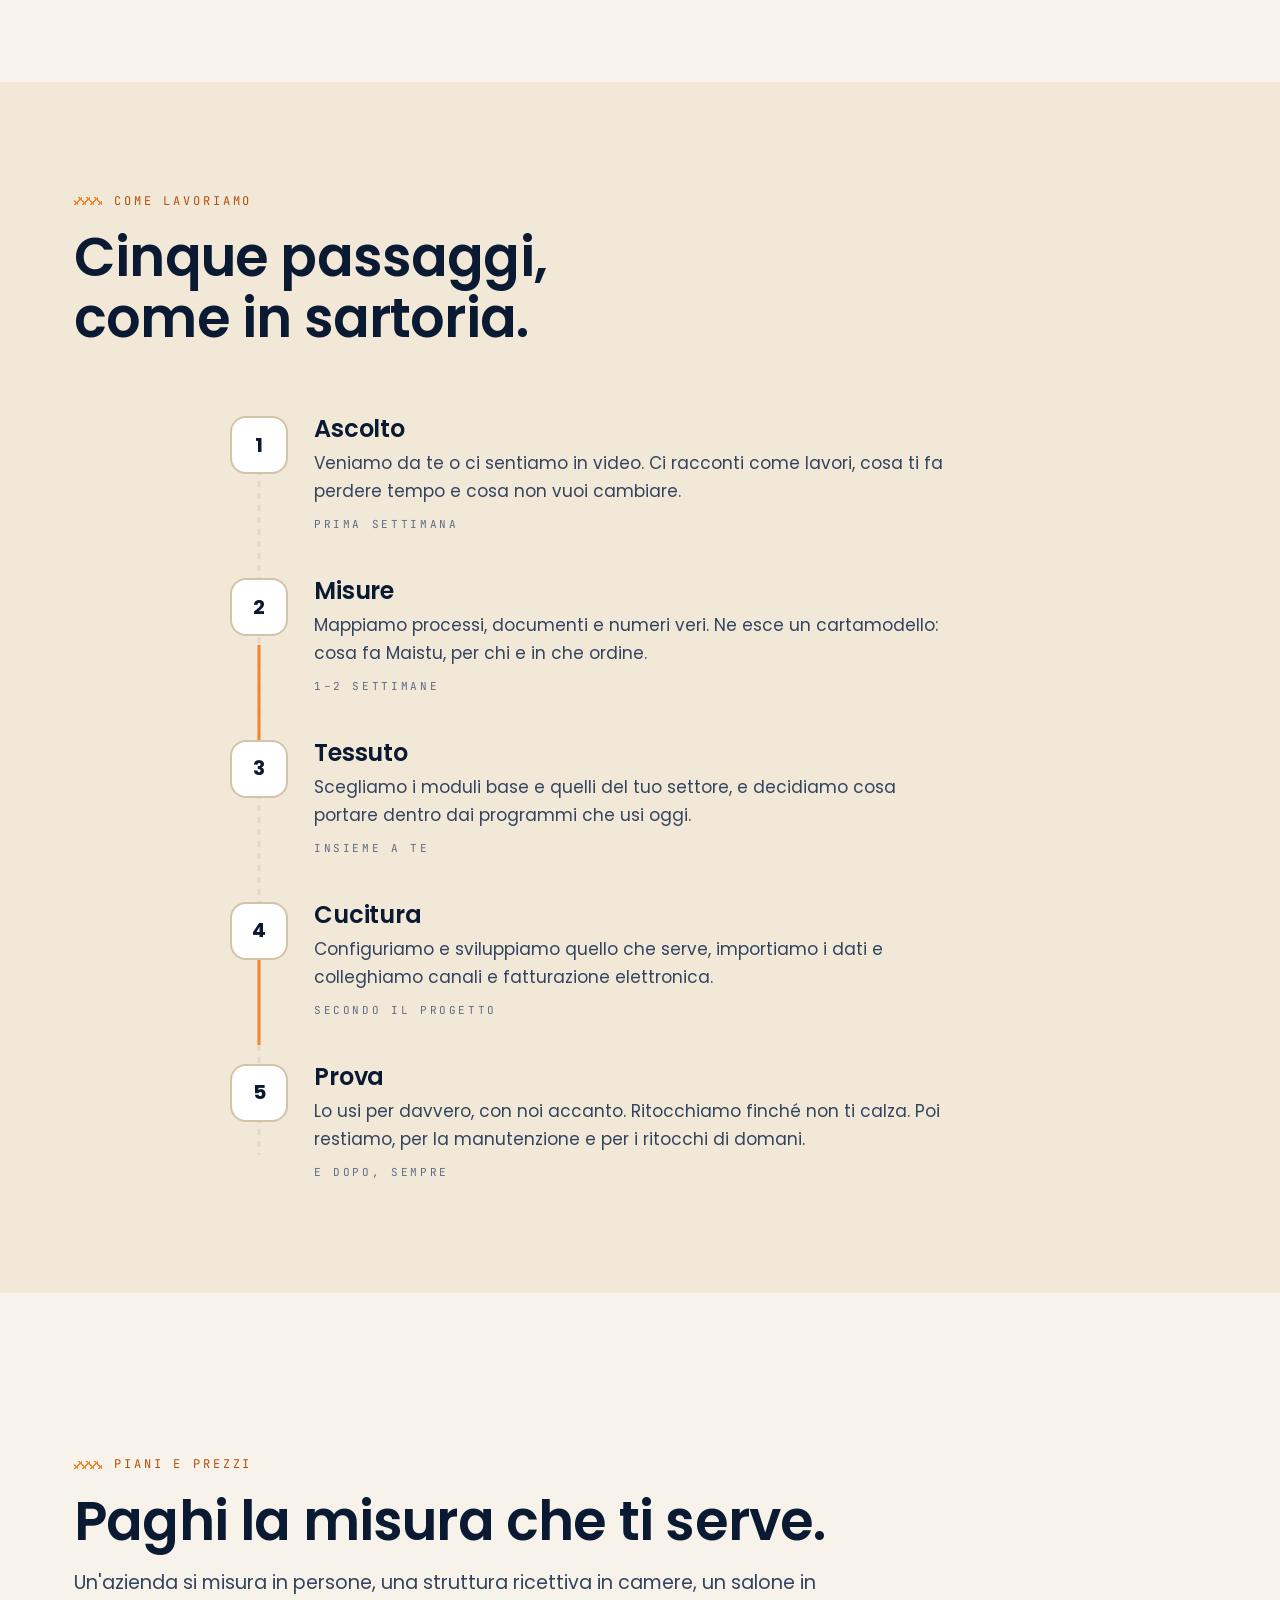
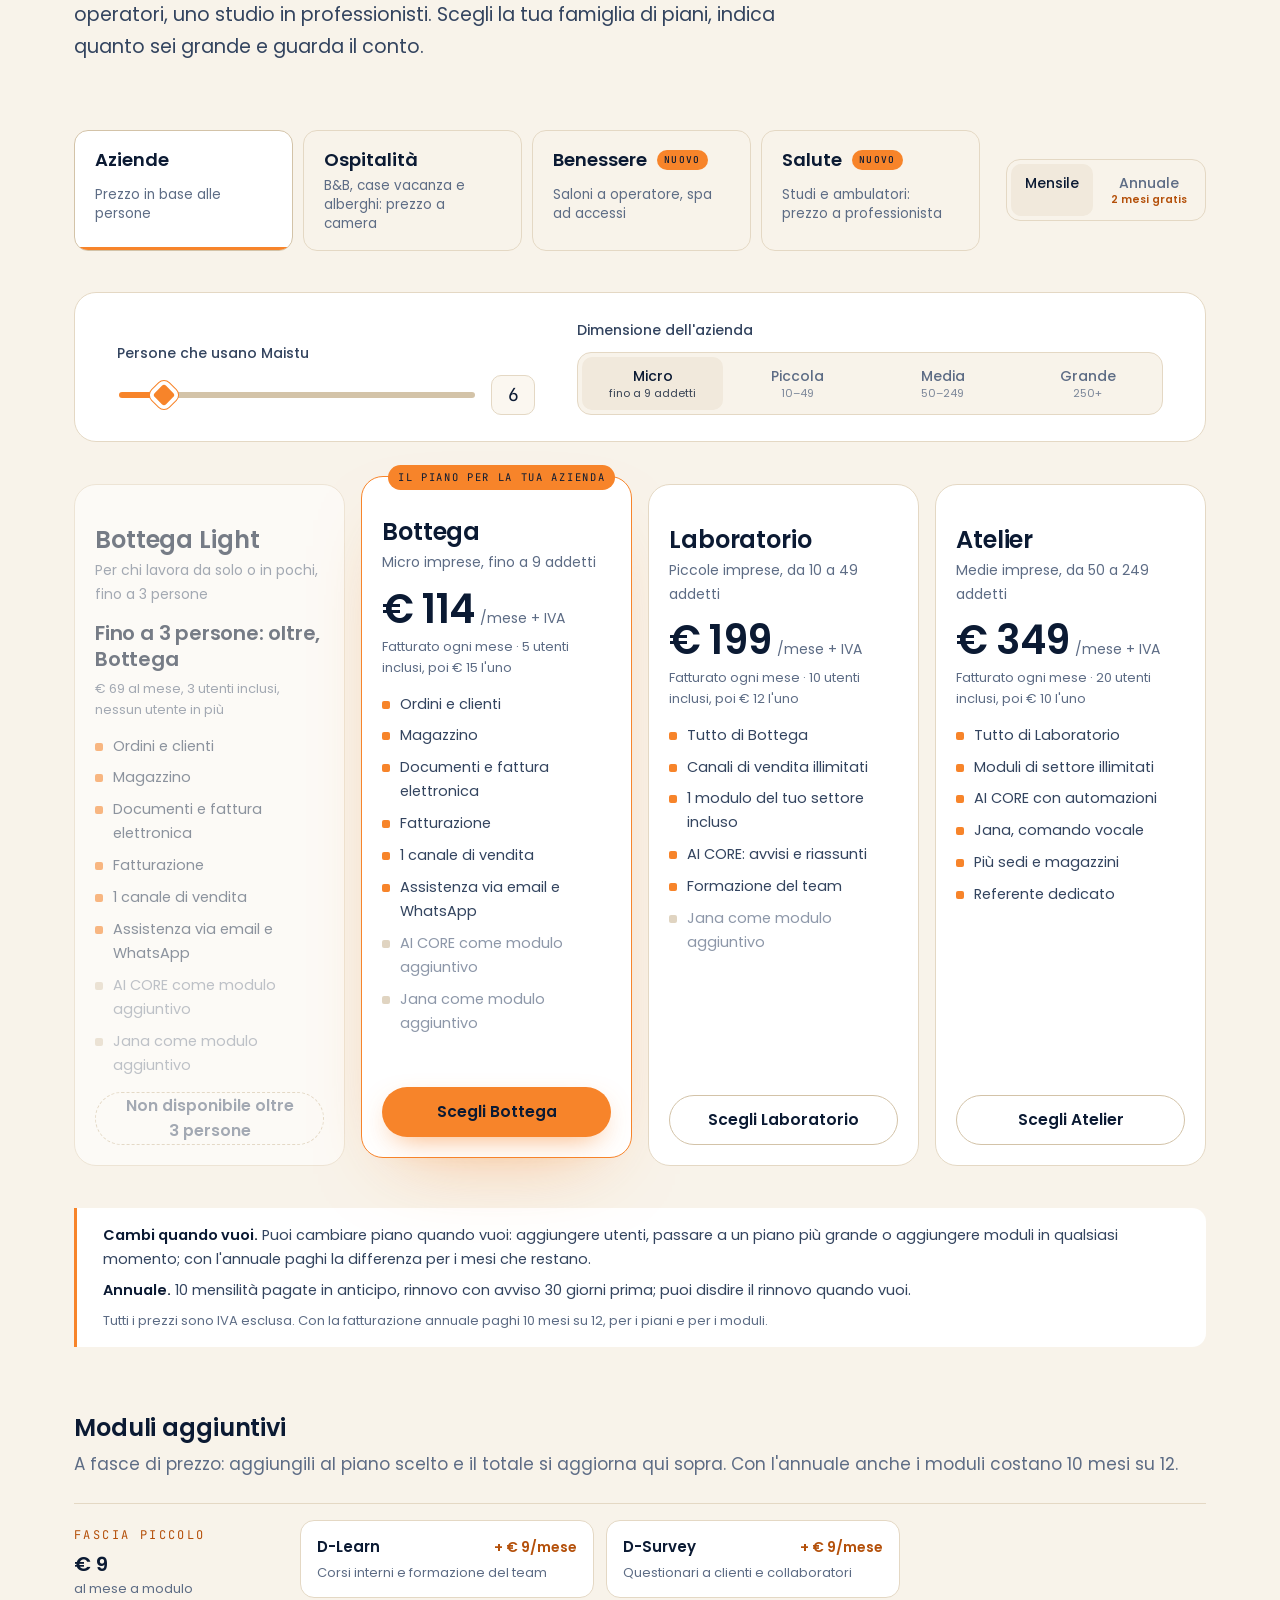
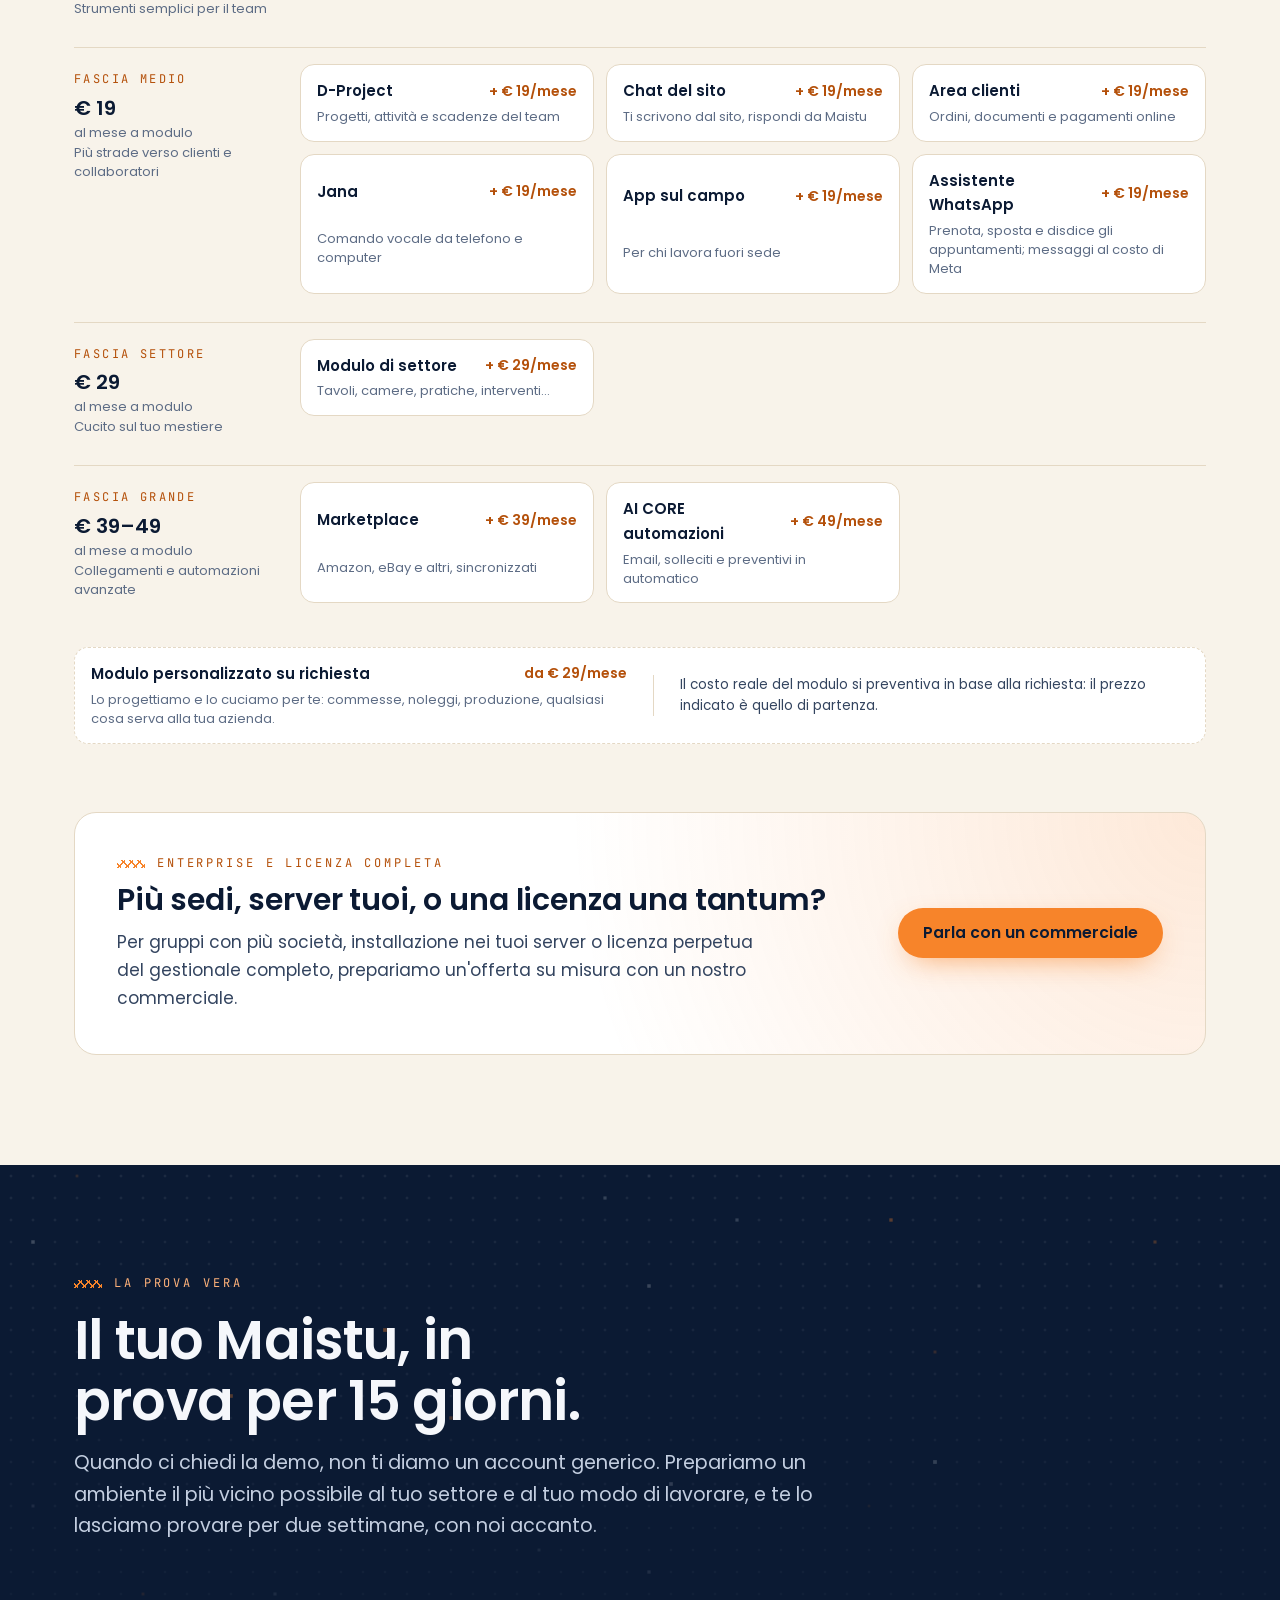
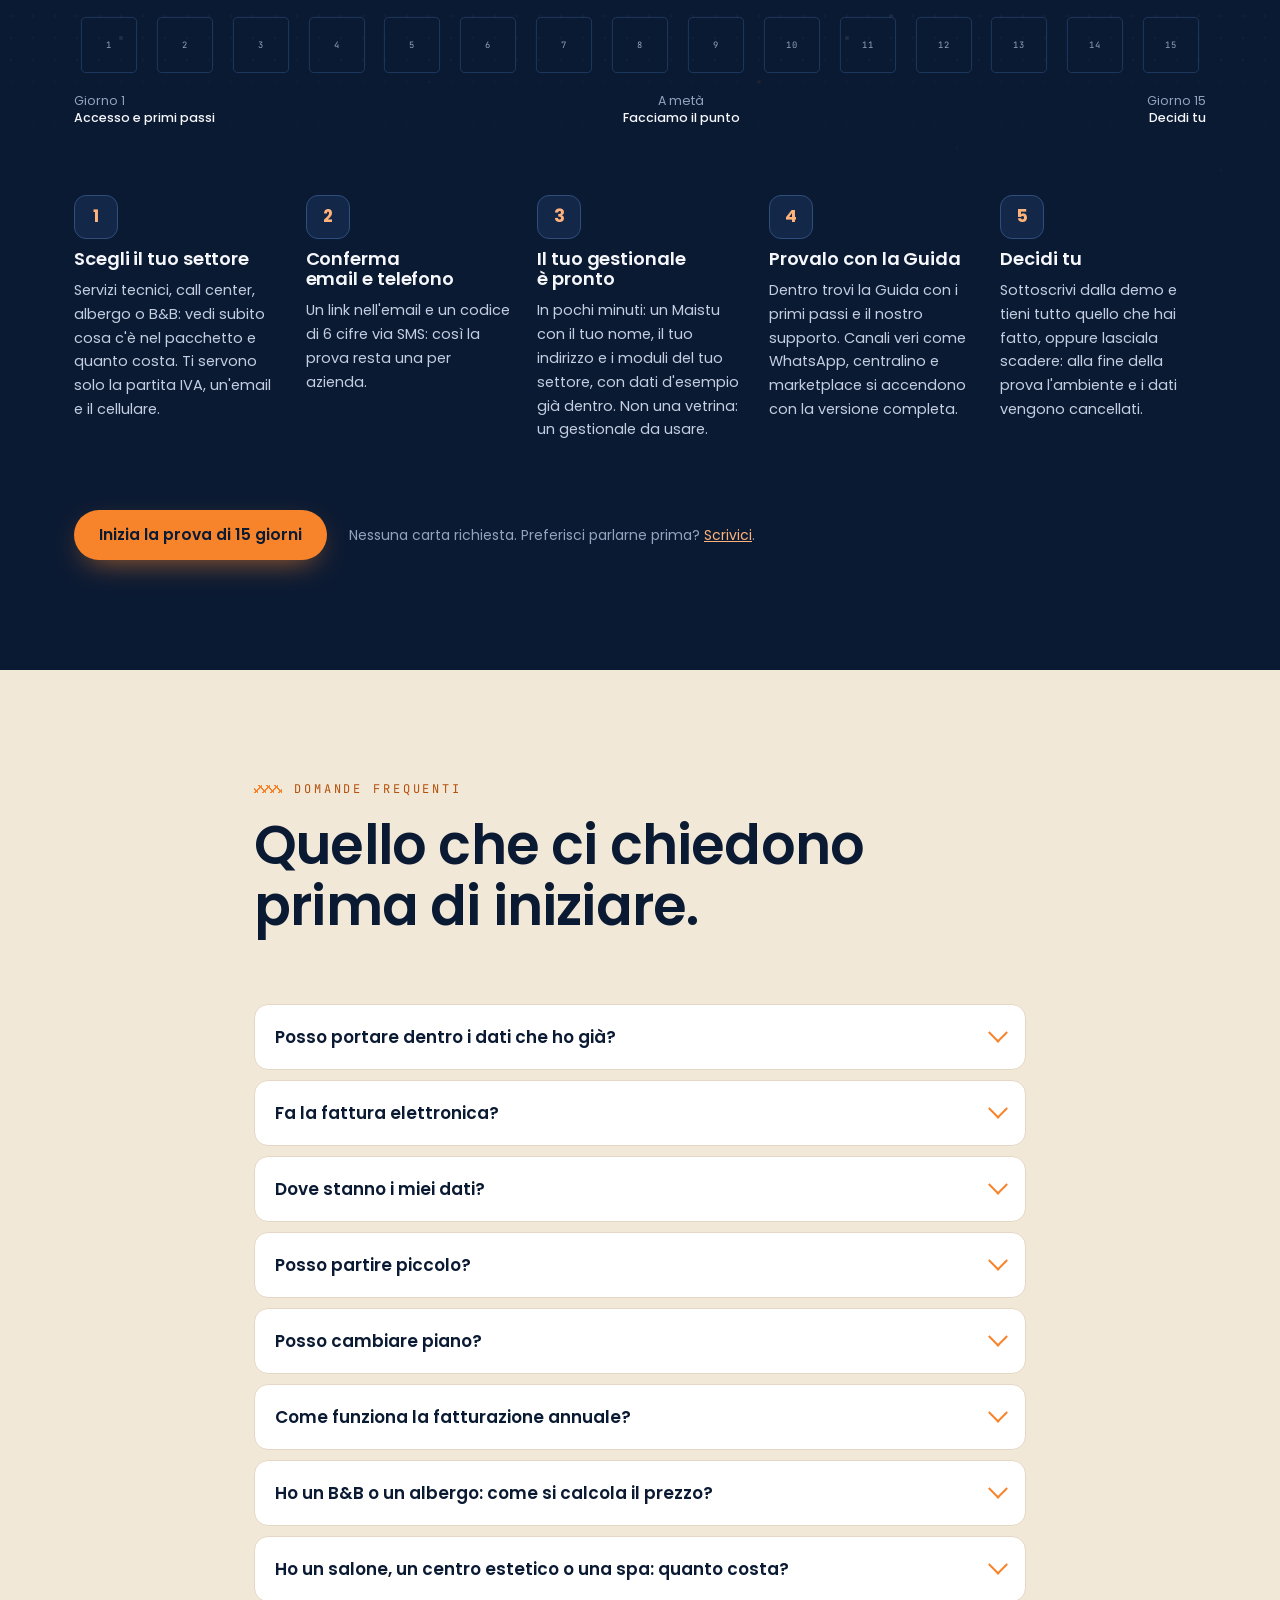
==== commit ff8d427c: "CAP di San Sperate 09026, via la scritta «Bozza» da privacy e cookie, FAQ senza ripetizioni Co-Autho" ====
--- a/index.html
+++ b/index.html
@@ -568,9 +568,9 @@
       <details><summary>Fa la fattura elettronica?</summary><p>Sì. Maistu emette fatture elettroniche e note di credito, le invia allo SDI e ne segue lo stato. Puoi anche condividerle con il tuo commercialista.</p></details>
       <details><summary>Dove stanno i miei dati?</summary><p>Nella versione cloud, su server in Unione Europea, con backup giornalieri. Con la licenza completa puoi installarlo anche nei tuoi server.</p></details>
       <details><summary>Posso partire piccolo?</summary><p>Certo. Molti clienti partono con ordini e magazzino e aggiungono documenti, canali o Jana nei mesi successivi.</p></details>
-      <details><summary>Posso cambiare piano?</summary><p>Puoi cambiare piano quando vuoi: aggiungere utenti, passare a un piano più grande o aggiungere moduli in qualsiasi momento; con l'annuale paghi la differenza per i mesi che restano.</p></details>
+      <details><summary>Posso cambiare piano?</summary><p>Sì, lo fai da solo dal gestionale, in «Il tuo abbonamento». Se passi a un piano più grande o aggiungi utenti e moduli, li hai subito e paghi solo la differenza fino al rinnovo; se scegli un piano più piccolo, il nuovo prezzo parte dal rinnovo.</p></details>
       <!-- DA CONFERMARE CON IL LEGALE: giorni di preavviso del rinnovo, da PRICING.rinnovoAvvisoGiorni in site.js. -->
-      <details><summary>Come funziona la fatturazione annuale?</summary><p>Annuale: 10 mensilità pagate in anticipo, rinnovo con avviso <span data-pr="avviso">30</span> giorni prima; puoi disdire il rinnovo quando vuoi. Vale per il piano e per i moduli aggiuntivi: in pratica due mesi sono gratis.</p></details>
+      <details><summary>Come funziona la fatturazione annuale?</summary><p>Paghi l'anno in una volta sola, ma 10 mesi invece di 12. Ti scriviamo <span data-pr="avviso">30</span> giorni prima del rinnovo e puoi disdirlo quando vuoi. Vale per il piano e per i moduli aggiuntivi.</p></details>
       <details><summary>Ho un B&amp;B o un albergo: come si calcola il prezzo?</summary><p>Con i piani Ospitalità paghi per camera o alloggio: <span data-pr="osp-bb">€ 6 al mese per alloggio per B&amp;B e case vacanza (minimo € 39)</span>, <span data-pr="osp-hotel">€ 4 al mese per camera per gli alberghi (minimo € 99)</span>, IVA esclusa. Sono compresi il gestionale, il modulo ospitalità con planning e check-in online, gli adempimenti, i messaggi agli ospiti e il sito con la prenotazione online.</p></details>
       <details><summary>Ho un salone, un centro estetico o una spa: quanto costa?</summary><p>Con i piani Benessere: <span data-pr="be-saloni">€ 12 al mese per operatore per saloni ed estetica (minimo € 39)</span>; per le spa si sceglie la misura dagli accessi contemporanei: <span data-pr="be-spa">piccola fino a 8 accessi € 49, media fino a 20 € 89, grande fino a 40 € 129</span>, IVA esclusa. Sono compresi agenda, prenotazione online dal telefono, promemoria su WhatsApp e SMS, schede clienti con lo storico, pacchetti e carte regalo.</p></details>
       <details><summary>Ho uno studio medico, dentistico o veterinario: come funziona?</summary><p>Con i piani Salute paghi per professionista con agenda: <span data-pr="sa-studi">€ 29 al mese per studi e professionisti (minimo € 49)</span>, <span data-pr="sa-poli">€ 19 al mese per poliambulatori e cliniche (minimo € 199)</span>, IVA esclusa. Sono compresi prenotazione online per i pazienti, promemoria, cartella del paziente, consensi firmati sul tablet, fatture sanitarie e invio al Sistema Tessera Sanitaria. I dati sanitari sono cifrati e ogni accesso è registrato.</p></details>
@@ -638,7 +638,7 @@
       <p class="tiny muted" id="nl-out" role="status" aria-live="polite">Ti mandiamo un'email per confermare. Puoi disiscriverti quando vuoi.</p>
     </form>
     <div class="foot-cols">
-      <div><p class="mono">Domotty S.r.l.</p><p>Via Monsignor Cherchi 26<br>09027 San Sperate (CA)<br>P.IVA 04208000929</p></div>
+      <div><p class="mono">Domotty S.r.l.</p><p>Via Monsignor Cherchi 26<br>09026 San Sperate (CA)<br>P.IVA 04208000929</p></div>
       <div><p class="mono">Contatti</p><p>070 627 0231<br>assistenza@domotty.it<br>PEC domottysrl@legalmail.it</p></div>
       <div><p class="mono">Seguici</p><p><a href="https://www.instagram.com/domotty_italia" target="_blank" rel="noopener">Instagram</a><br><a href="https://www.facebook.com/profile.php?id=61586414318326" target="_blank" rel="noopener">Facebook</a><br><a href="https://domotty.it" target="_blank" rel="noopener">domotty.it</a></p></div>
     </div>
